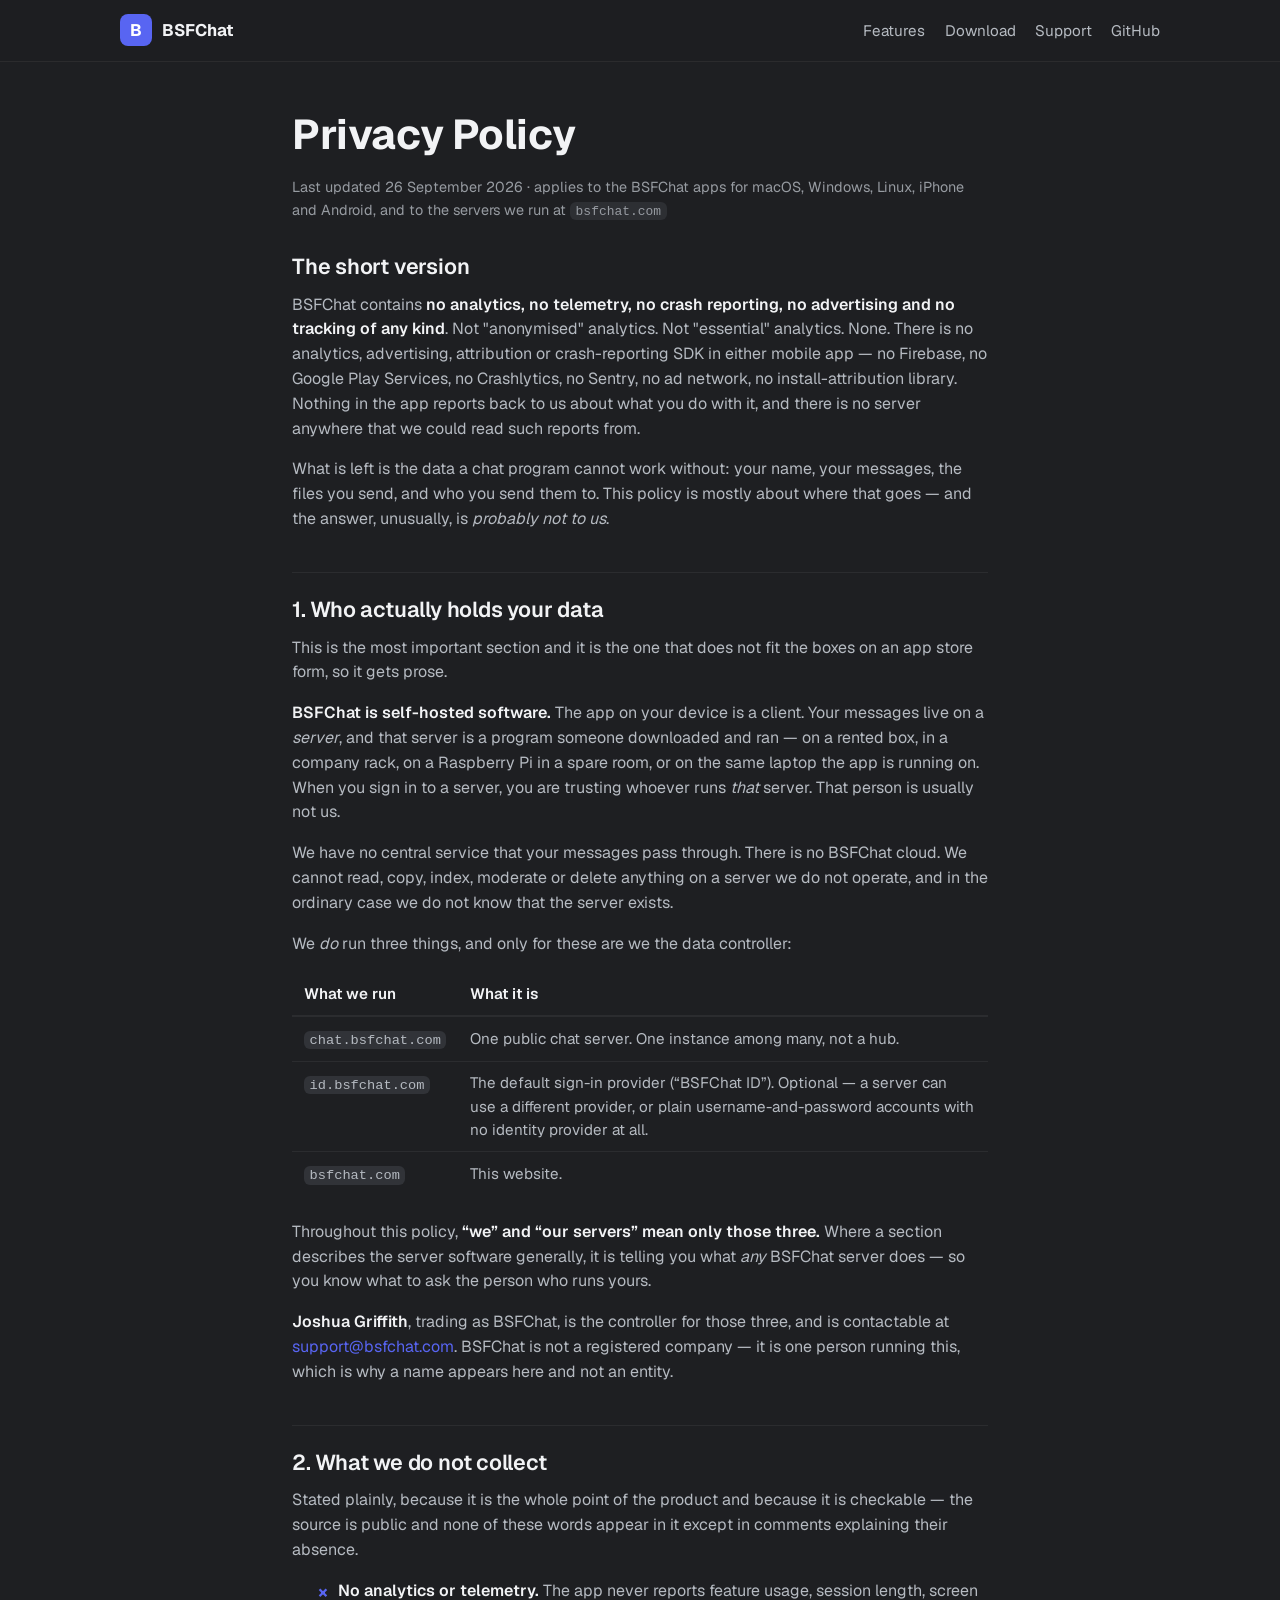
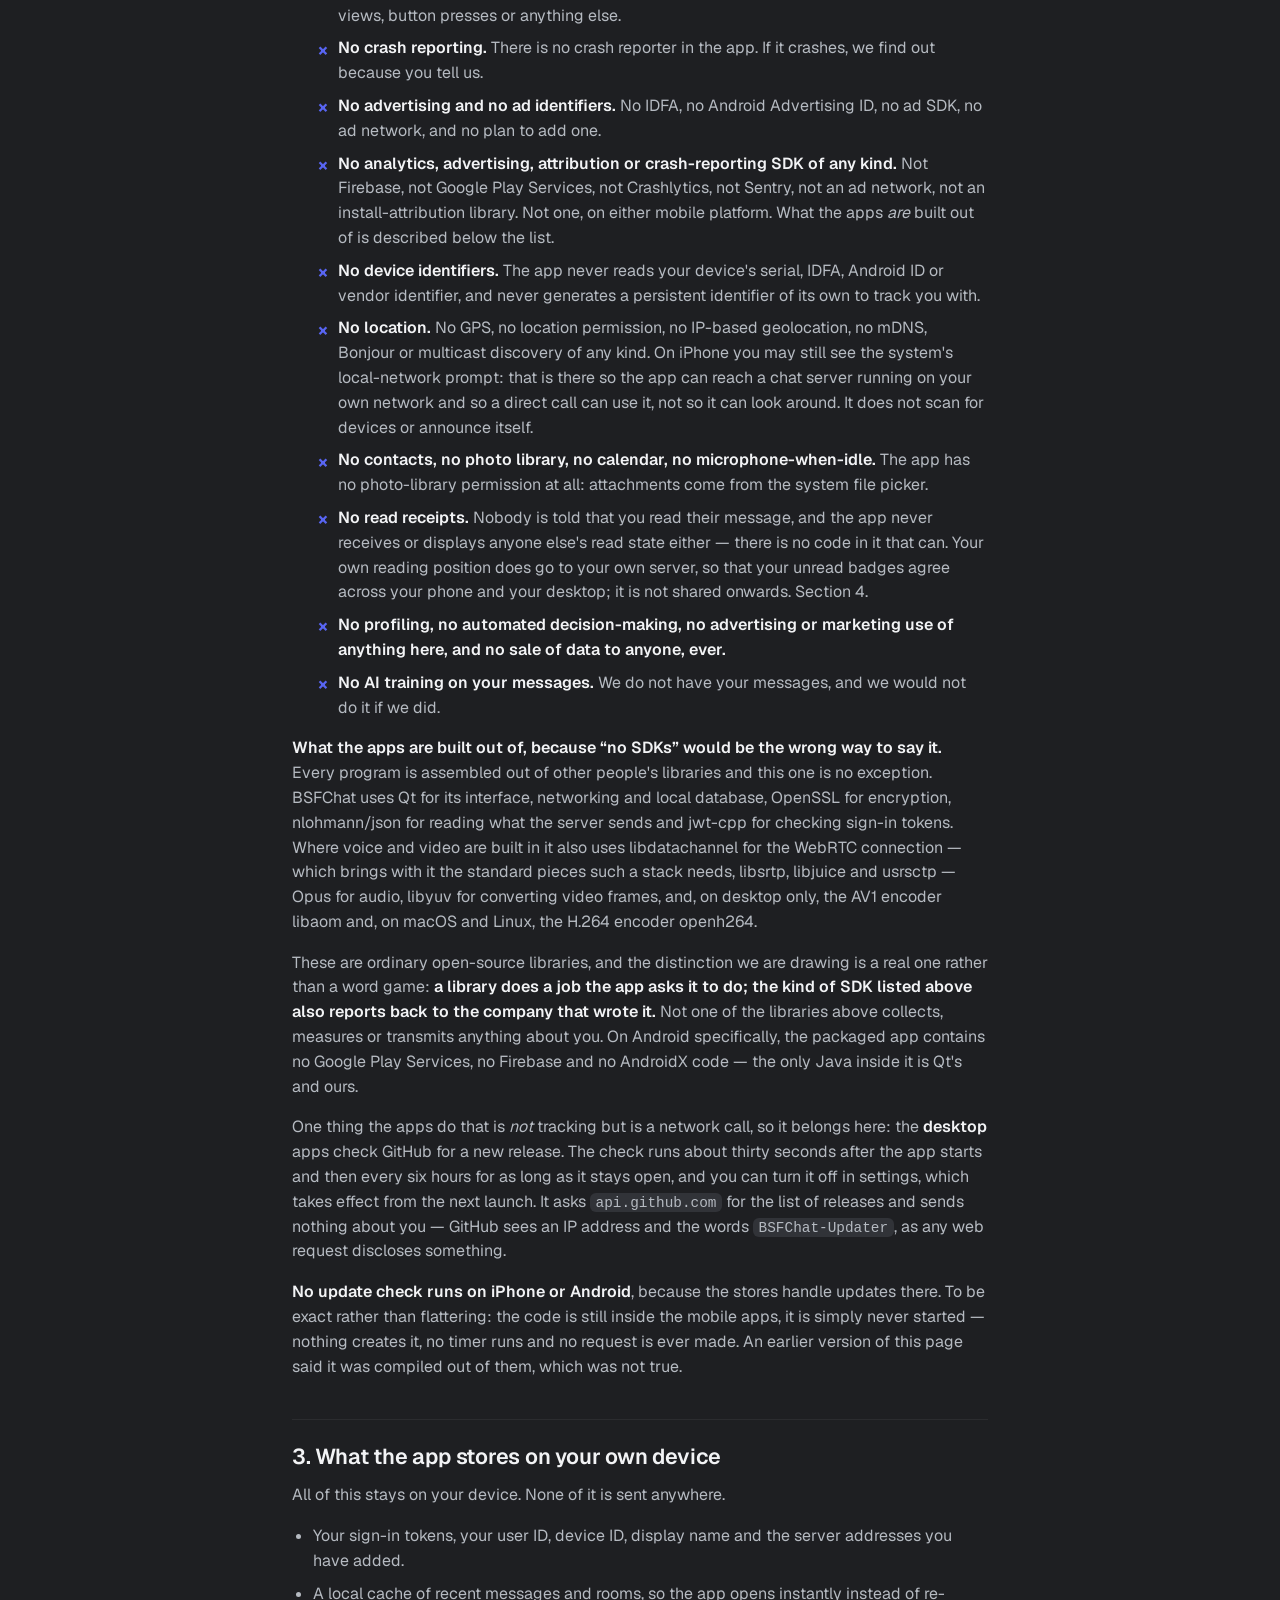
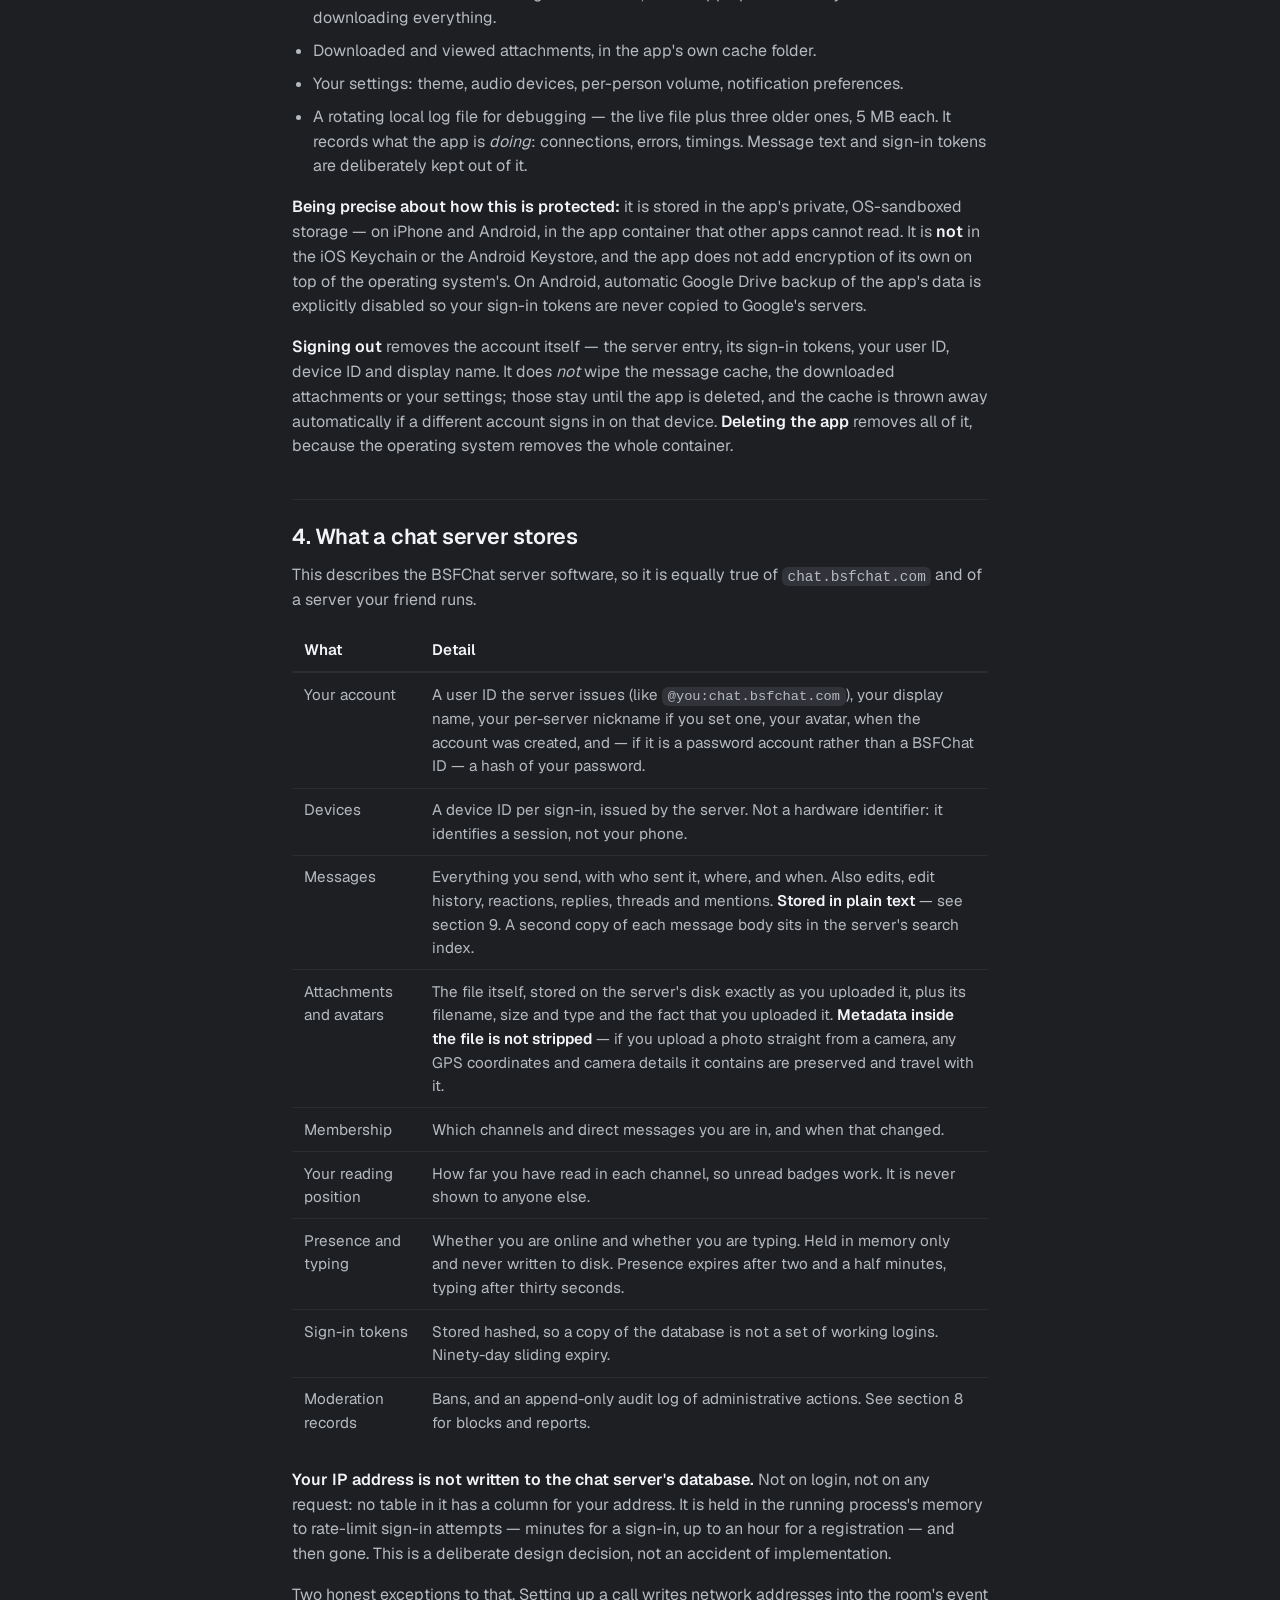
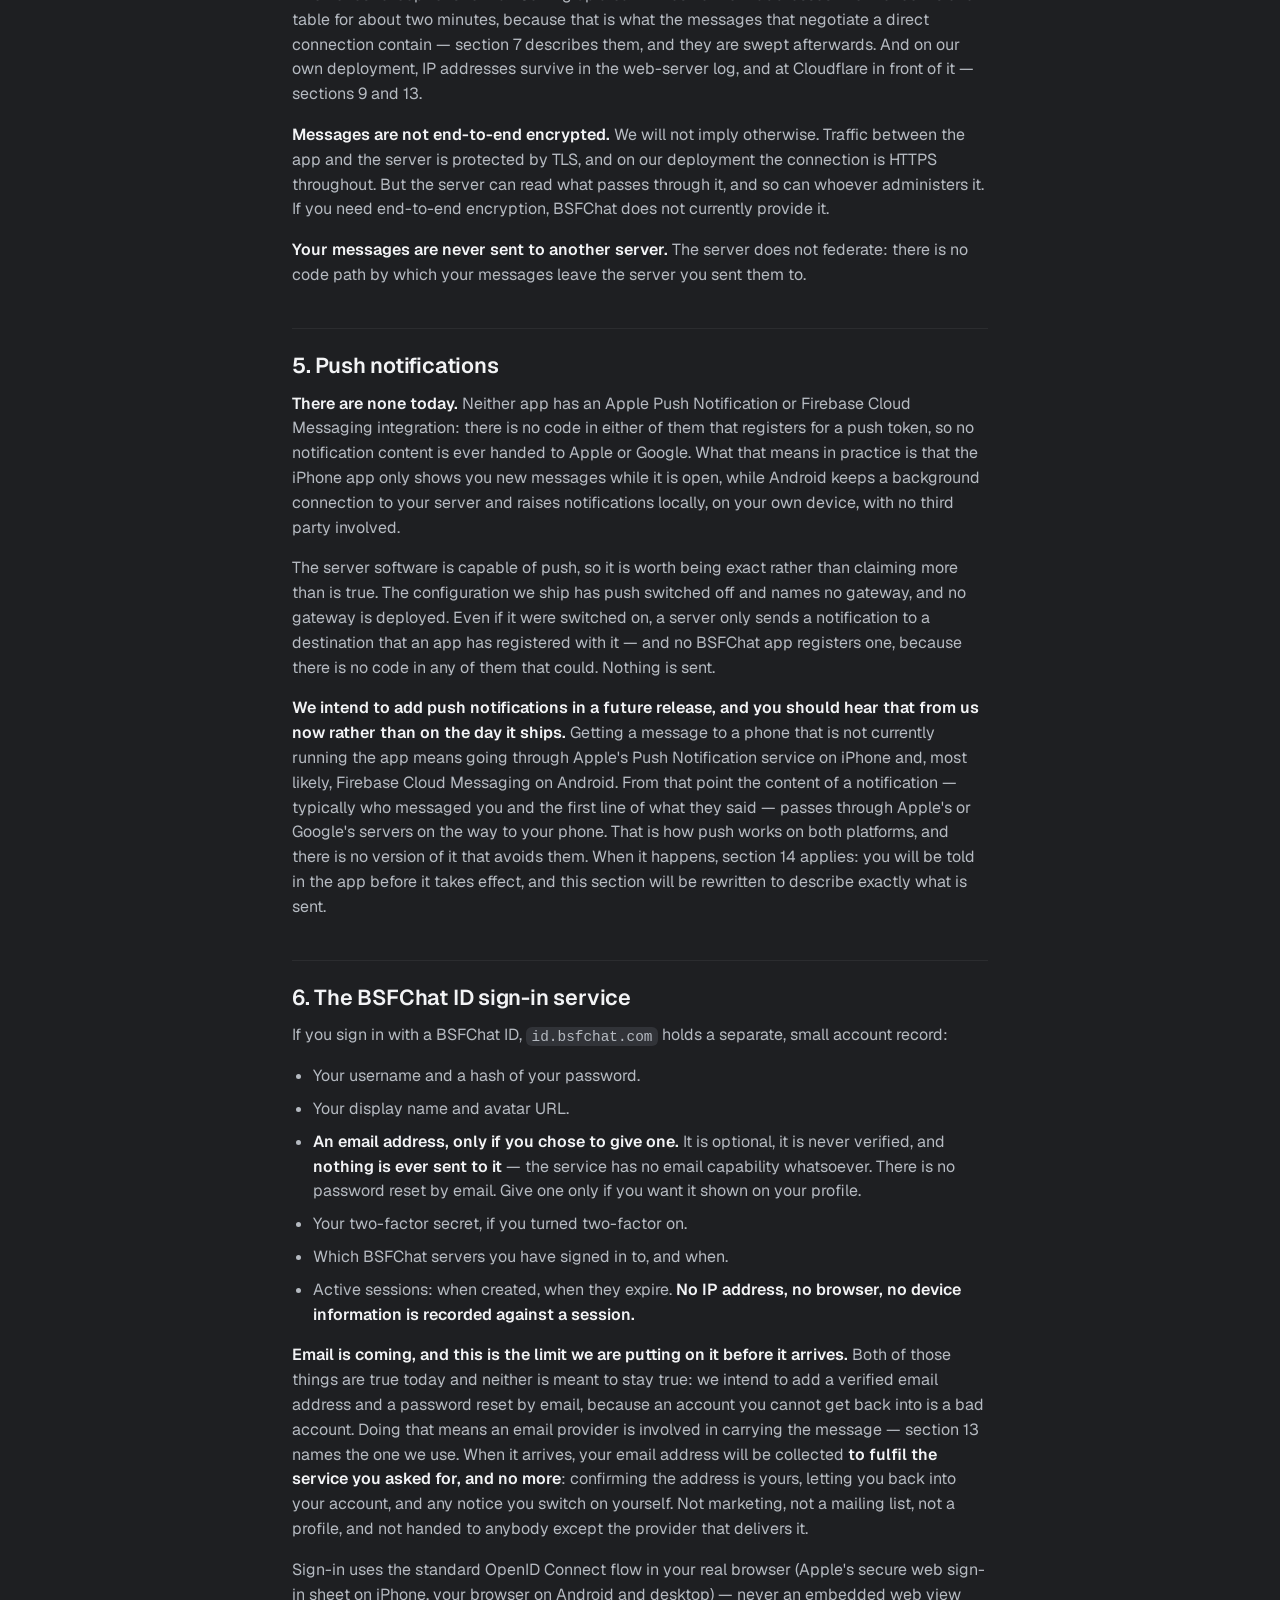
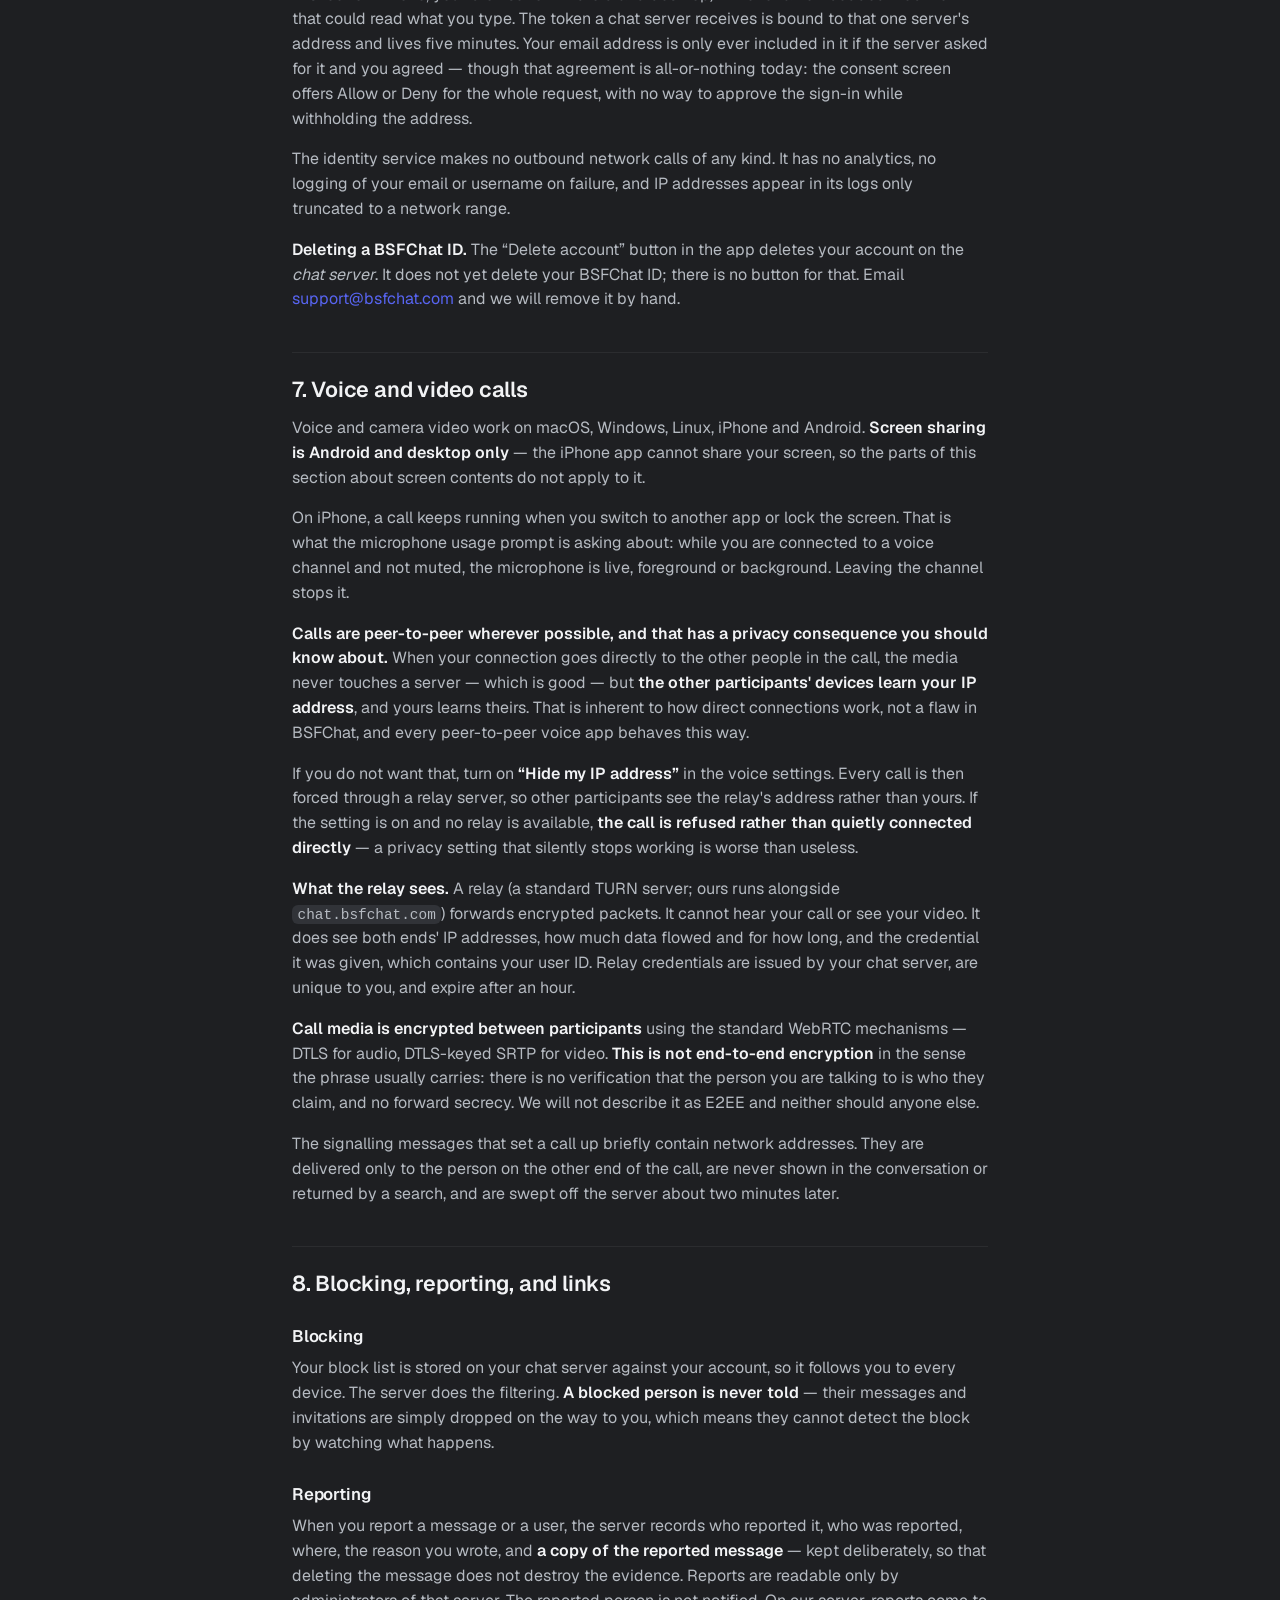
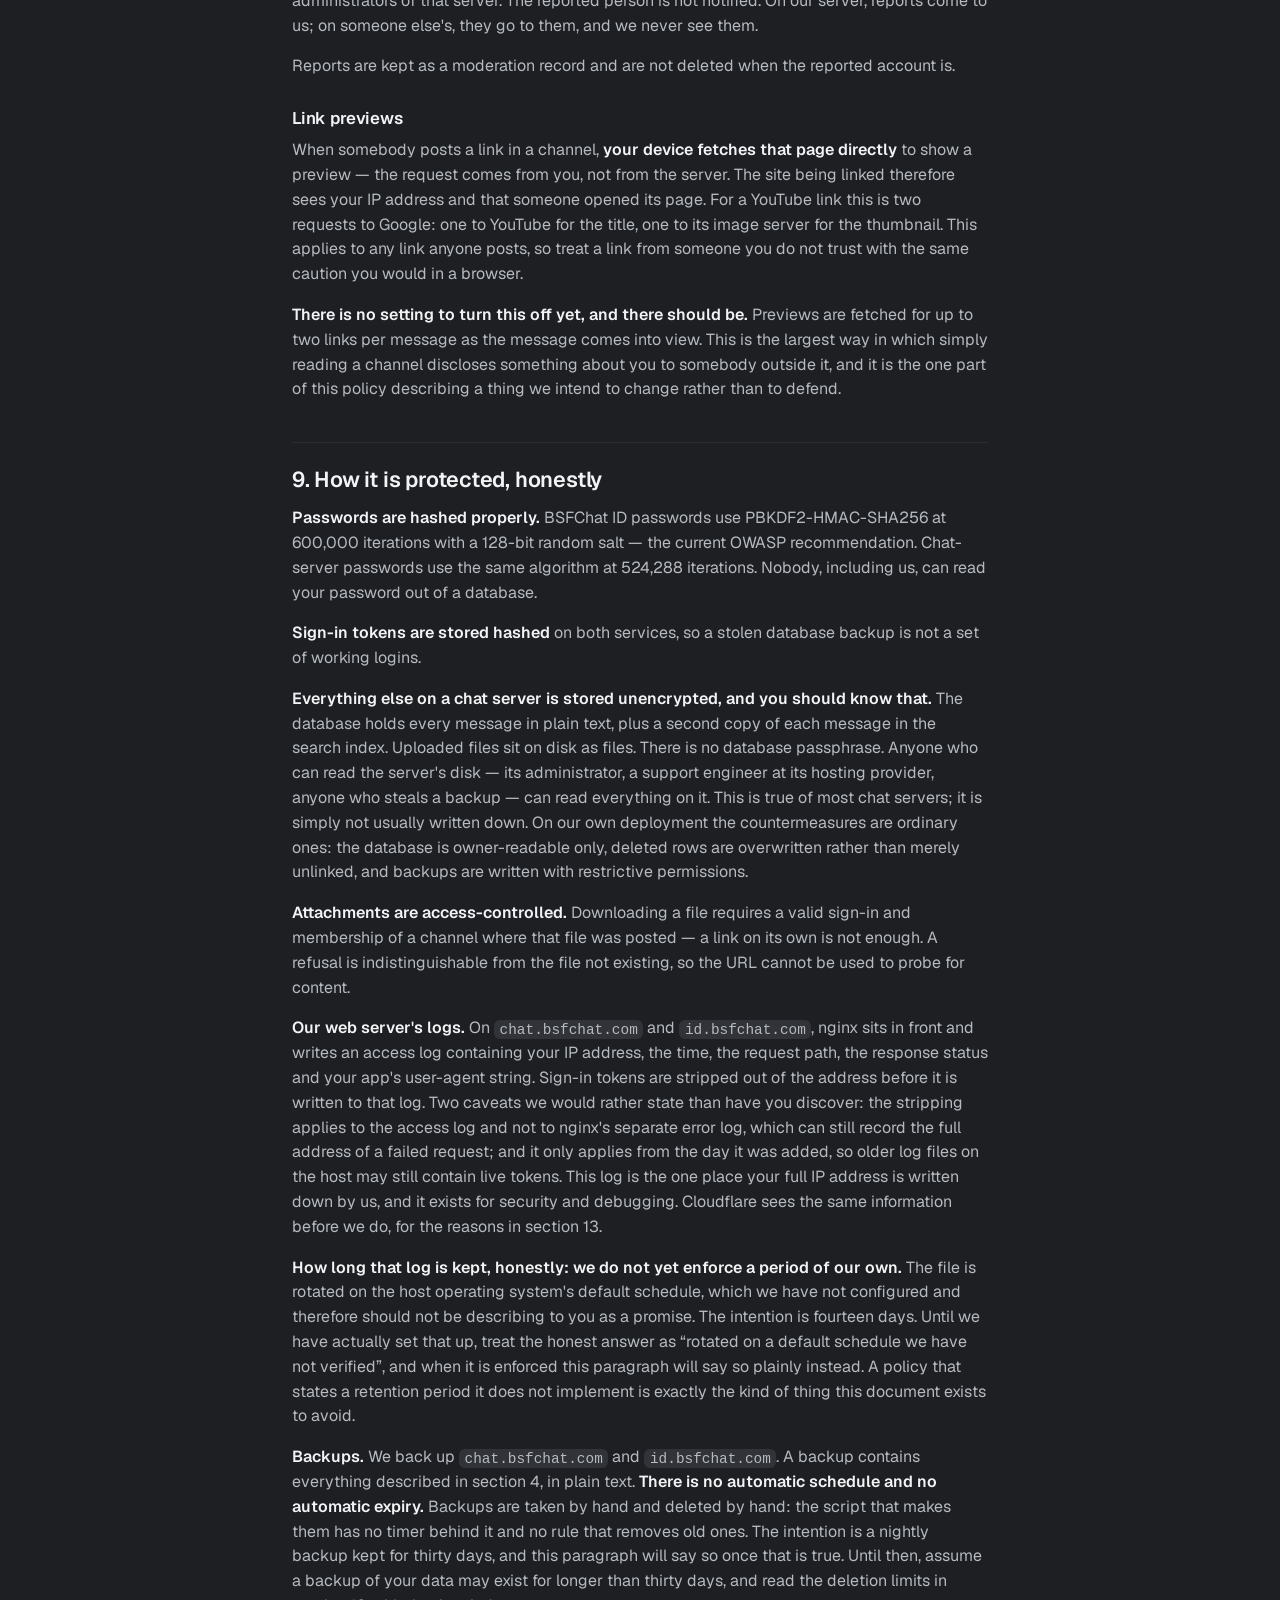
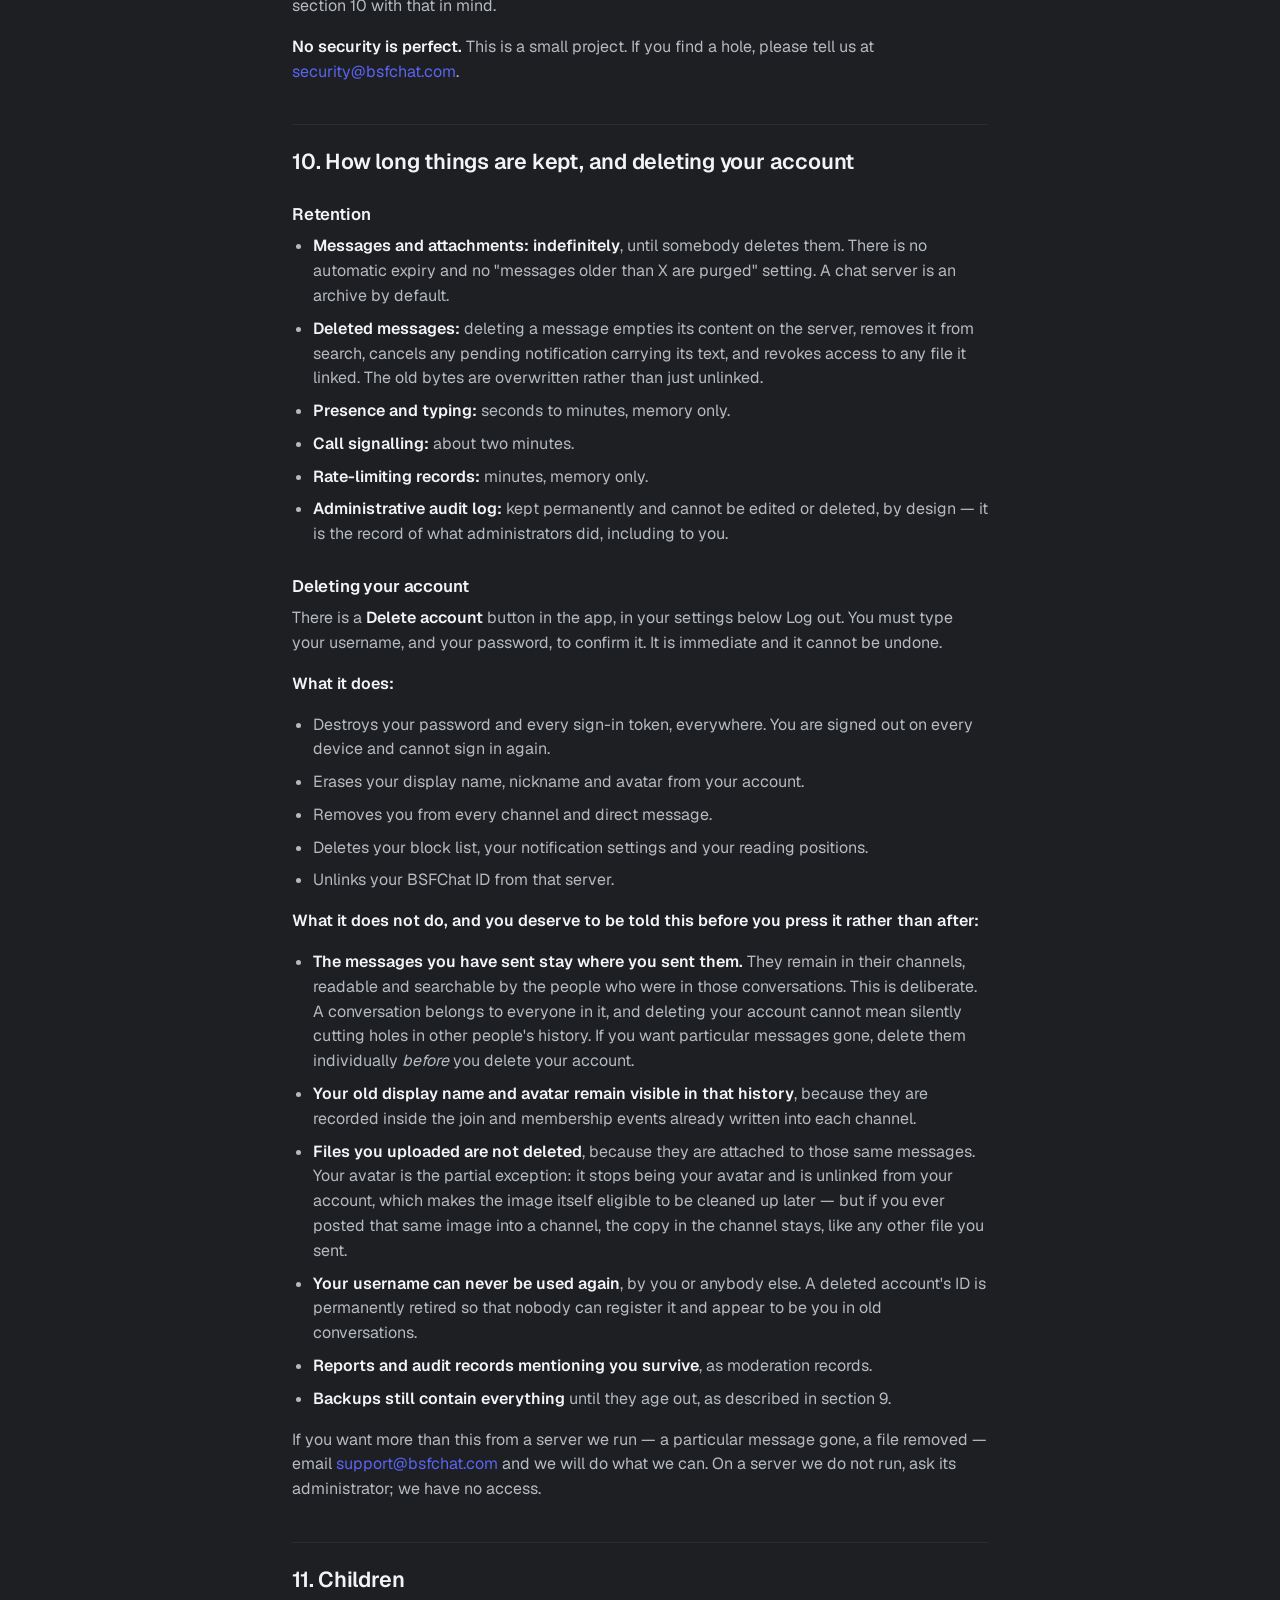
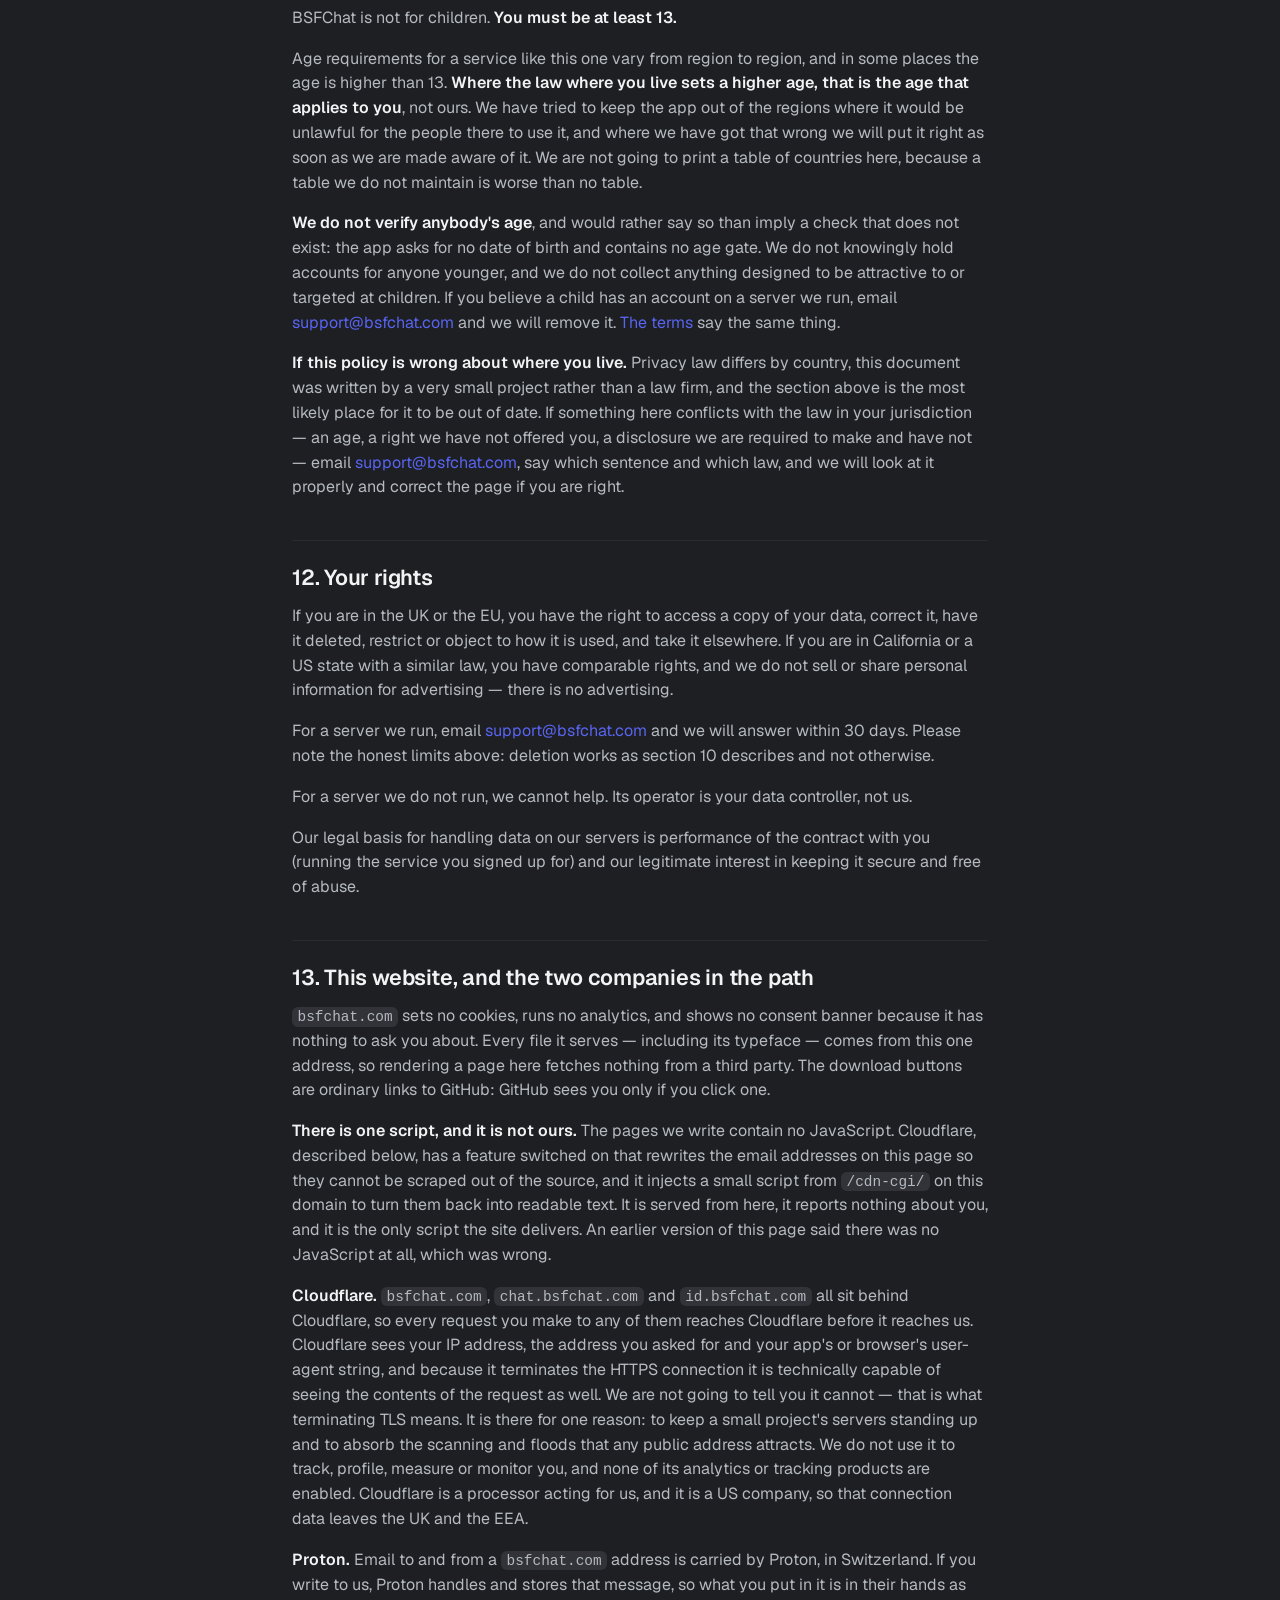
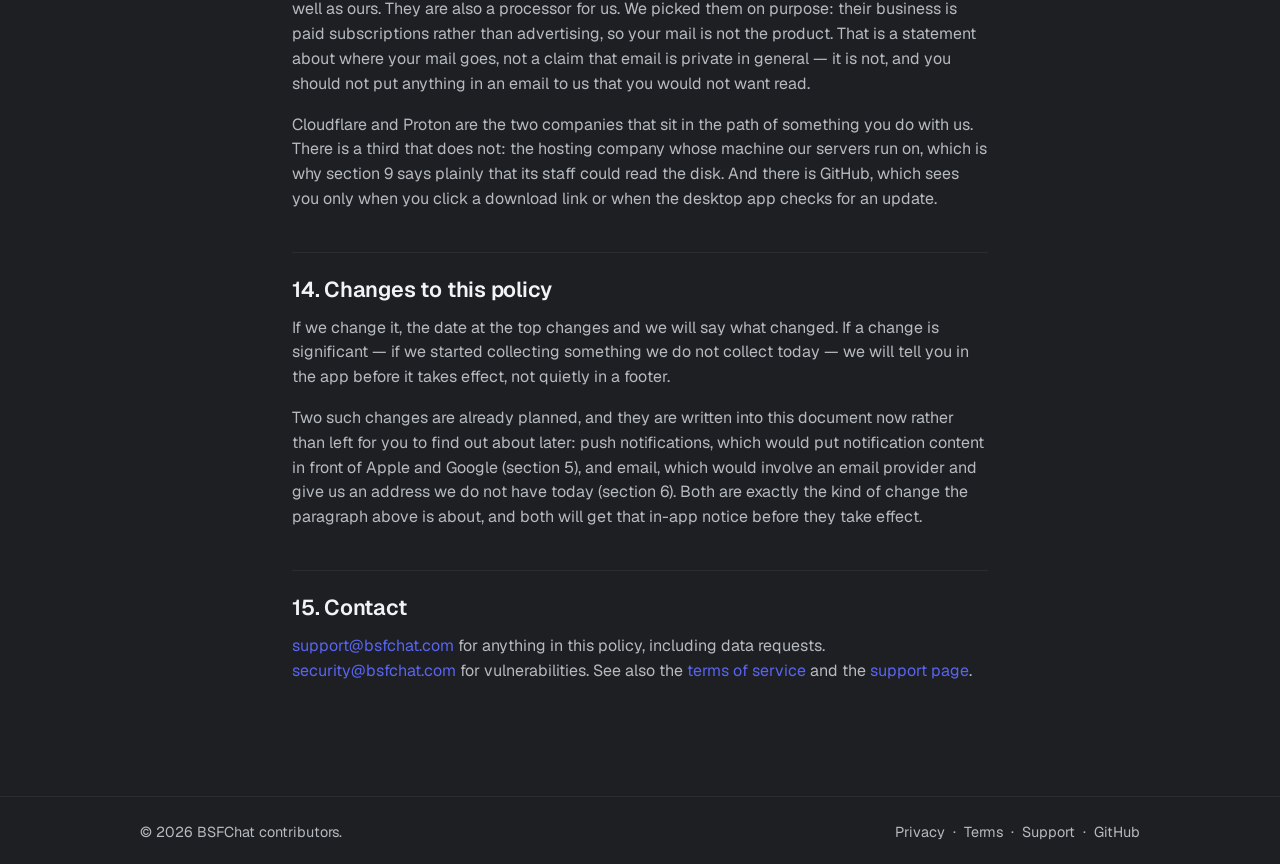
==== privacy/index.html @ 2aa68889 "docs: name the controller and contracting party Both documents said "BSFChat" and nothing more, whic" ====
<!doctype html>
<!--
  OWNER NOTES — NOT RENDERED, BUT STILL PUBLIC (view-source, and .md files in
  this repo are served: bsfchat.com/STORE-LISTING.md is fetchable). Nothing
  secret here. These are the unresolved items from the visible "Owner: read
  this before publishing" box that was removed on 26 September 2026 — it was
  live to the public until then — plus what the same-day accuracy pass turned
  up. Delete each line as it stops being true.

  BLOCKS PUBLICATION
  1. RESOLVED 2026-09-26. The data controller (section 1) is now named:
     Joshua Griffith, trading as BSFChat. No company was registered; the
     owner chose to be named rather than incorporate, having decided his
     name may be public but his address and phone number may not. The terms
     name the same party.
     No address for service is published, and that is deliberate. GDPR
     requires the controller's identity and CONTACT DETAILS, not
     specifically a postal address, and support@bsfchat.com is that route.
     WATCH THIS IF ANYTHING IS EVER CHARGED FOR. Monetising changes it in
     both stores at once: Google Play publishes a personal developer's FULL
     address once they monetise (until then, only the country), and Apple
     would treat the account as a DSA trader, publishing address and phone.
     That is the point to register a company and put an agent's registered
     office in front of both — not before.
  2. RESOLVED 2026-09-26 — both mailboxes now exist and are active in
     Proton (MX, SPF, three DKIM selectors and DMARC p=quarantine all
     verified). Left below for the record. This policy
     cites support@ in sections 1, 6, 10, 11, 12 and 15 as the route for
     data-subject requests, account deletion, child-safety reports and
     everything else, and security@ in sections 9 and 15. Both app stores will
     email the support address. The domain's MX records point at Proton so it
     can receive mail; whether these two mailboxes exist cannot be checked
     from outside and was not assumed.

  PROMISES THE CODE DOES NOT KEEP — the policy no longer states these as fact.
  Tighten it back up once they are real.
  3. NGINX LOG RETENTION (section 9). There is no logrotate config in deploy/
     and no retention we enforce; the host uses whatever its distribution
     ships. The old text promised 14 days flat. It now says the intention is
     14 days and that we do not yet enforce a period of our own. Configure it,
     then make it a plain promise again.
  4. BACKUPS (section 9). deploy/backup.sh has no schedule and no pruning — no
     cron, no systemd timer, no age sweep. The old text promised 30 days. It
     now says there is no automatic schedule and no automatic expiry. Note
     deploy/README.md suggests a cron with a 14-day sweep, which is a
     suggestion to the operator, not deployed code, and does not match the 30
     days the page used to claim. Section 10's deletion limits lean on this.
  5. IDENTITY-ACCOUNT DELETION (section 6) has no code path at all — it is a
     manual edit of the SQLite file. The page still promises to do it by hand
     on request. That is honest, but it is you, by hand, forever.
  6. SECTION 12 promises an answer to data requests within 30 days. That is a
     commitment, and it depends on item 2 existing first.

  FIXED IN THIS PASS — what was wrong before, in case it comes back
  7. "No third-party SDKs at all" (section 2) was false: the apps link Qt,
     OpenSSL, nlohmann/json, jwt-cpp and, for voice, libdatachannel, Opus and
     libyuv, plus libaom and openh264 on desktop. The true claim is narrower
     and stronger and is now stated: no analytics, advertising, attribution or
     crash-reporting SDK. Verified from client/cmake/Dependencies.cmake and
     client/CMakeLists.txt. The built APK's classes.dex contains no androidx,
     no Play Services and no Firebase at all, so the page says so.
  8. "Compiled out of the iPhone and Android apps entirely" (section 2) was
     false. src/core/Updater.cpp is compiled and linked on every platform;
     main.cpp only refuses to construct it under
     #if !defined(Q_OS_ANDROID) && !defined(Q_OS_IOS). No check runs on
     mobile, which is what the page now says.
  9. "At most once every six hours" was wrong: there is no persisted throttle.
     It is one check ~30s after each launch plus every 6 hours while running,
     and the settings toggle is only read at startup.
 10. "Hosted on GitHub Pages, so GitHub operates the web server" (section 13)
     was false. bsfchat.com, chat. and id. are all Cloudflare-proxied; the
     origin is not GitHub Pages — same bytes, different ETag and
     Last-Modified, and none of the GitHub Pages response headers. Cloudflare
     and Proton are now documented as processors.
 11. "Runs no JavaScript at all" (section 13) was false. Cloudflare's Email
     Address Obfuscation (Scrape Shield in the dashboard) is ON: it rewrites
     every mailto: on this page and injects
     /cdn-cgi/scripts/.../email-decode.min.js. There is no script in this
     repo to remove, so the claim had to change instead. Turning the feature
     off removes the script and restores plain working mailto: links, at the
     cost of the addresses being scrapeable — your call, but if you change it,
     section 13 must change with it.
 12. UK CHILDREN'S AGE (section 11) said 16 for the UK. Wrong: UK GDPR sets 13
     via the Data Protection Act 2018, and 16 is the EU GDPR Article 8 default
     that member states may lower. Now states 13 with a higher local age
     governing where one applies, says plainly that no age is verified, and
     invites anyone to tell us if we have their jurisdiction wrong.
 13. Smaller corrections, all verified in the code: typing expires at 30s, not
     2.5 minutes (presence is the 2.5-minute one); call signalling does put
     network addresses in the events table for ~2 minutes, so "no IP in any
     table" needed the exception; the registration rate limiter holds an
     address key for up to an hour, not minutes; signing out does NOT clear
     the message cache, attachments or settings; the log file is the live one
     plus three rotated, not three; nginx token-stripping covers the access
     log only, not the error log, and only from the day it was added; a
     deleted account's avatar is unlinked and becomes eligible for collection
     rather than reliably deleted, because the media reaper defaults to
     dry-run and the deploy template does not arm it.

  STILL OPEN, NOT BLOCKING
 14. Link previews (section 8) have no off switch. The page now says so and
     calls it a thing we intend to change. It is the biggest passive
     disclosure in the client: reading a channel makes your device fetch
     third-party URLs, and two Google endpoints for any YouTube link.
 15. The GitHub Pages deploy (.github/workflows/deploy.yml) still runs on
     every push to main and still serves a full copy of this policy at
     https://bsfchat.github.io/web/ . Nothing points at it, so it goes stale —
     an out-of-date privacy policy at a second public URL. Delete the workflow
     and the Pages site, or point something at it.
 16. Section 5 says push is not deployed. The rendered production
     deploy/config/server.toml is gitignored and could not be checked; the
     template ships push.enabled = false with the gateway allowlist commented
     out, no gateway container or vhost exists, and no client registers a
     pusher, which is the part that actually makes the claim safe.
     push.bsfchat.com currently answers with the default nginx welcome page,
     exactly as any nonexistent subdomain does, because DNS is a wildcard.
 17. Identity registration returns a 409 on a duplicate email, which makes it
     an oracle for whether an address has an account. The code notes this
     (identity AccountHandler.cpp, security audit L2). Not mentioned on the
     page; worth closing when email verification lands.

  DO NOT SOFTEN THESE. They are true, they are unusual to admit, and a policy
  that contradicts the code is worse than no policy:
  message history survives account deletion (section 10); nothing on a chat
  server is encrypted at rest (section 9); calls are not end-to-end encrypted
  (section 7); attachment metadata such as photo GPS is not stripped
  (section 4).
-->
<html lang="en">
  <head>
    <meta charset="utf-8" />
    <meta name="viewport" content="width=device-width, initial-scale=1" />
    <title>Privacy Policy — BSFChat</title>
    <meta
      name="description"
      content="What BSFChat collects, what it deliberately does not, and where it all goes. No analytics, no crash reporting, no ads, no tracking — and a plain explanation of what self-hosting means for your data."
    />
    <meta name="theme-color" content="#1e1f22" />
    <link rel="icon" type="image/svg+xml" href="/favicon.svg" />
    <link rel="stylesheet" href="/styles.css" />
  </head>
  <body>
    <header class="site-header">
      <div class="container header-inner">
        <a class="brand" href="/">
          <span class="brand-glyph" aria-hidden="true">B</span>
          <span class="brand-word">BSFChat</span>
        </a>
        <nav class="site-nav" aria-label="Primary">
          <a href="/#features">Features</a>
          <a href="/#download">Download</a>
          <a href="/support">Support</a>
          <a href="https://github.com/BSFChat" rel="noopener">GitHub</a>
        </nav>
      </div>
    </header>

    <main>
      <section class="doc">
        <div class="container">
          <h1>Privacy Policy</h1>
          <p class="doc-meta">
            Last updated 26 September 2026 &middot; applies to the BSFChat apps
            for macOS, Windows, Linux, iPhone and Android, and to the servers we
            run at <code>bsfchat.com</code>
          </p>

          <h2>The short version</h2>
          <p>
            BSFChat contains <strong>no analytics, no telemetry, no crash
            reporting, no advertising and no tracking of any kind</strong>. Not
            "anonymised" analytics. Not "essential" analytics. None. There is no
            analytics, advertising, attribution or crash-reporting SDK in either
            mobile app — no Firebase, no Google Play Services, no Crashlytics,
            no Sentry, no ad network, no install-attribution library. Nothing in
            the app reports back to us about what you do with it, and there is
            no server anywhere that we could read such reports from.
          </p>
          <p>
            What is left is the data a chat program cannot work without: your
            name, your messages, the files you send, and who you send them to.
            This policy is mostly about where that goes — and the answer, unusually,
            is <em>probably not to us</em>.
          </p>

          <h2 id="self-hosting">1. Who actually holds your data</h2>
          <p>
            This is the most important section and it is the one that does not
            fit the boxes on an app store form, so it gets prose.
          </p>
          <p>
            <strong>BSFChat is self-hosted software.</strong> The app on your
            device is a client. Your messages live on a <em>server</em>, and
            that server is a program someone downloaded and ran &mdash; on a
            rented box, in a company rack, on a Raspberry Pi in a spare room, or
            on the same laptop the app is running on. When you sign in to a
            server, you are trusting whoever runs <em>that</em> server. That
            person is usually not us.
          </p>
          <p>
            We have no central service that your messages pass through. There is
            no BSFChat cloud. We cannot read, copy, index, moderate or delete
            anything on a server we do not operate, and in the ordinary case we
            do not know that the server exists.
          </p>
          <p>
            We <em>do</em> run three things, and only for these are we the data
            controller:
          </p>
          <div class="doc-table-wrap">
            <table>
              <thead>
                <tr><th>What we run</th><th>What it is</th></tr>
              </thead>
              <tbody>
                <tr>
                  <td><code>chat.bsfchat.com</code></td>
                  <td>One public chat server. One instance among many, not a hub.</td>
                </tr>
                <tr>
                  <td><code>id.bsfchat.com</code></td>
                  <td>
                    The default sign-in provider (&ldquo;BSFChat ID&rdquo;). Optional
                    &mdash; a server can use a different provider, or plain
                    username-and-password accounts with no identity provider at all.
                  </td>
                </tr>
                <tr>
                  <td><code>bsfchat.com</code></td>
                  <td>This website.</td>
                </tr>
              </tbody>
            </table>
          </div>
          <p>
            Throughout this policy, <strong>&ldquo;we&rdquo; and
            &ldquo;our servers&rdquo; mean only those three.</strong> Where a
            section describes the server software generally, it is telling you
            what <em>any</em> BSFChat server does &mdash; so you know what to ask
            the person who runs yours.
          </p>
          <p>
            <strong>Joshua Griffith</strong>, trading as BSFChat, is the
            controller for those three, and is contactable at
            <a href="mailto:support@bsfchat.com">support@bsfchat.com</a>.
            BSFChat is not a registered company &mdash; it is one person
            running this, which is why a name appears here and not an
            entity.
          </p>

          <h2>2. What we do not collect</h2>
          <p>
            Stated plainly, because it is the whole point of the product and
            because it is checkable &mdash; the source is public and none of
            these words appear in it except in comments explaining their
            absence.
          </p>
          <ul class="doc-nope">
            <li><strong>No analytics or telemetry.</strong> The app never reports feature usage, session length, screen views, button presses or anything else.</li>
            <li><strong>No crash reporting.</strong> There is no crash reporter in the app. If it crashes, we find out because you tell us.</li>
            <li><strong>No advertising and no ad identifiers.</strong> No IDFA, no Android Advertising ID, no ad SDK, no ad network, and no plan to add one.</li>
            <li><strong>No analytics, advertising, attribution or crash-reporting SDK of any kind.</strong> Not Firebase, not Google Play Services, not Crashlytics, not Sentry, not an ad network, not an install-attribution library. Not one, on either mobile platform. What the apps <em>are</em> built out of is described below the list.</li>
            <li><strong>No device identifiers.</strong> The app never reads your device's serial, IDFA, Android ID or vendor identifier, and never generates a persistent identifier of its own to track you with.</li>
            <li><strong>No location.</strong> No GPS, no location permission, no IP-based geolocation, no mDNS, Bonjour or multicast discovery of any kind. On iPhone you may still see the system's local-network prompt: that is there so the app can reach a chat server running on your own network and so a direct call can use it, not so it can look around. It does not scan for devices or announce itself.</li>
            <li><strong>No contacts, no photo library, no calendar, no microphone-when-idle.</strong> The app has no photo-library permission at all: attachments come from the system file picker.</li>
            <li><strong>No read receipts.</strong> Nobody is told that you read their message, and the app never receives or displays anyone else's read state either — there is no code in it that can. Your own reading position does go to your own server, so that your unread badges agree across your phone and your desktop; it is not shared onwards. Section 4.</li>
            <li><strong>No profiling, no automated decision-making, no advertising or marketing use of anything here, and no sale of data to anyone, ever.</strong></li>
            <li><strong>No AI training on your messages.</strong> We do not have your messages, and we would not do it if we did.</li>
          </ul>
          <p>
            <strong>What the apps are built out of, because &ldquo;no
            SDKs&rdquo; would be the wrong way to say it.</strong> Every program
            is assembled out of other people's libraries and this one is no
            exception. BSFChat uses Qt for its interface, networking and local
            database, OpenSSL for encryption, nlohmann/json for reading what the
            server sends and jwt-cpp for checking sign-in tokens. Where voice
            and video are built in it also uses libdatachannel for the WebRTC
            connection &mdash; which brings with it the standard pieces such a
            stack needs, libsrtp, libjuice and usrsctp &mdash; Opus for audio,
            libyuv for converting video frames, and, on desktop only, the AV1
            encoder libaom and, on macOS and Linux, the H.264 encoder openh264.
          </p>
          <p>
            These are ordinary open-source libraries, and the distinction we are
            drawing is a real one rather than a word game: <strong>a library
            does a job the app asks it to do; the kind of SDK listed above also
            reports back to the company that wrote it.</strong> Not one of the
            libraries above collects, measures or transmits anything about you.
            On Android specifically, the packaged app contains no Google Play
            Services, no Firebase and no AndroidX code &mdash; the only Java
            inside it is Qt's and ours.
          </p>
          <p>
            One thing the apps do that is <em>not</em> tracking but is a network
            call, so it belongs here: the <strong>desktop</strong> apps check
            GitHub for a new release. The check runs about thirty seconds after
            the app starts and then every six hours for as long as it stays
            open, and you can turn it off in settings, which takes effect from
            the next launch. It asks <code>api.github.com</code> for the list of
            releases and sends nothing about you &mdash; GitHub sees an IP
            address and the words <code>BSFChat-Updater</code>, as any web
            request discloses something.
          </p>
          <p>
            <strong>No update check runs on iPhone or Android</strong>, because
            the stores handle updates there. To be exact rather than
            flattering: the code is still inside the mobile apps, it is simply
            never started &mdash; nothing creates it, no timer runs and no
            request is ever made. An earlier version of this page said it was
            compiled out of them, which was not true.
          </p>

          <h2>3. What the app stores on your own device</h2>
          <p>
            All of this stays on your device. None of it is sent anywhere.
          </p>
          <ul>
            <li>Your sign-in tokens, your user ID, device ID, display name and the server addresses you have added.</li>
            <li>A local cache of recent messages and rooms, so the app opens instantly instead of re-downloading everything.</li>
            <li>Downloaded and viewed attachments, in the app's own cache folder.</li>
            <li>Your settings: theme, audio devices, per-person volume, notification preferences.</li>
            <li>A rotating local log file for debugging &mdash; the live file plus three older ones, 5&nbsp;MB each. It records what the app is <em>doing</em>: connections, errors, timings. Message text and sign-in tokens are deliberately kept out of it.</li>
          </ul>
          <p>
            <strong>Being precise about how this is protected:</strong> it is
            stored in the app's private, OS-sandboxed storage &mdash; on iPhone
            and Android, in the app container that other apps cannot read. It is
            <strong>not</strong> in the iOS Keychain or the Android Keystore, and
            the app does not add encryption of its own on top of the operating
            system's. On Android, automatic Google Drive backup of the app's data
            is explicitly disabled so your sign-in tokens are never copied to
            Google's servers.
          </p>
          <p>
            <strong>Signing out</strong> removes the account itself &mdash; the
            server entry, its sign-in tokens, your user ID, device ID and
            display name. It does <em>not</em> wipe the message cache, the
            downloaded attachments or your settings; those stay until the app
            is deleted, and the cache is thrown away automatically if a
            different account signs in on that device.
            <strong>Deleting the app</strong> removes all of it, because the
            operating system removes the whole container.
          </p>

          <h2>4. What a chat server stores</h2>
          <p>
            This describes the BSFChat server software, so it is equally true of
            <code>chat.bsfchat.com</code> and of a server your friend runs.
          </p>
          <div class="doc-table-wrap">
            <table>
              <thead>
                <tr><th>What</th><th>Detail</th></tr>
              </thead>
              <tbody>
                <tr>
                  <td>Your account</td>
                  <td>
                    A user ID the server issues (like
                    <code>@you:chat.bsfchat.com</code>), your display name, your
                    per-server nickname if you set one, your avatar, when the
                    account was created, and &mdash; if it is a password account
                    rather than a BSFChat ID &mdash; a hash of your password.
                  </td>
                </tr>
                <tr>
                  <td>Devices</td>
                  <td>
                    A device ID per sign-in, issued by the server. Not a hardware
                    identifier: it identifies a session, not your phone.
                  </td>
                </tr>
                <tr>
                  <td>Messages</td>
                  <td>
                    Everything you send, with who sent it, where, and when. Also
                    edits, edit history, reactions, replies, threads and mentions.
                    <strong>Stored in plain text</strong> &mdash; see section 9.
                    A second copy of each message body sits in the server's search
                    index.
                  </td>
                </tr>
                <tr>
                  <td>Attachments and avatars</td>
                  <td>
                    The file itself, stored on the server's disk exactly as you
                    uploaded it, plus its filename, size and type and the fact that
                    you uploaded it. <strong>Metadata inside the file is not
                    stripped</strong> &mdash; if you upload a photo straight from a
                    camera, any GPS coordinates and camera details it contains are
                    preserved and travel with it.
                  </td>
                </tr>
                <tr>
                  <td>Membership</td>
                  <td>Which channels and direct messages you are in, and when that changed.</td>
                </tr>
                <tr>
                  <td>Your reading position</td>
                  <td>How far you have read in each channel, so unread badges work. It is never shown to anyone else.</td>
                </tr>
                <tr>
                  <td>Presence and typing</td>
                  <td>Whether you are online and whether you are typing. Held in memory only and never written to disk. Presence expires after two and a half minutes, typing after thirty seconds.</td>
                </tr>
                <tr>
                  <td>Sign-in tokens</td>
                  <td>Stored hashed, so a copy of the database is not a set of working logins. Ninety-day sliding expiry.</td>
                </tr>
                <tr>
                  <td>Moderation records</td>
                  <td>Bans, and an append-only audit log of administrative actions. See section 8 for blocks and reports.</td>
                </tr>
              </tbody>
            </table>
          </div>
          <p>
            <strong>Your IP address is not written to the chat server's
            database.</strong> Not on login, not on any request: no table in it
            has a column for your address. It is held in the running process's
            memory to rate-limit sign-in attempts &mdash; minutes for a sign-in,
            up to an hour for a registration &mdash; and then gone. This is a
            deliberate design decision, not an accident of implementation.
          </p>
          <p>
            Two honest exceptions to that. Setting up a call writes network
            addresses into the room's event table for about two minutes, because
            that is what the messages that negotiate a direct connection contain
            &mdash; section 7 describes them, and they are swept afterwards.
            And on our own deployment, IP addresses survive in the web-server
            log, and at Cloudflare in front of it &mdash; sections 9 and 13.
          </p>
          <p>
            <strong>Messages are not end-to-end encrypted.</strong> We will not
            imply otherwise. Traffic between the app and the server is protected
            by TLS, and on our deployment the connection is HTTPS throughout. But
            the server can read what passes through it, and so can whoever
            administers it. If you need end-to-end encryption, BSFChat does not
            currently provide it.
          </p>
          <p>
            <strong>Your messages are never sent to another server.</strong> The
            server does not federate: there is no code path by which your
            messages leave the server you sent them to.
          </p>

          <h2>5. Push notifications</h2>
          <p>
            <strong>There are none today.</strong> Neither app has an Apple Push
            Notification or Firebase Cloud Messaging integration: there is no
            code in either of them that registers for a push token, so no
            notification content is ever handed to Apple or Google. What that
            means in practice is that the iPhone app only shows you new messages
            while it is open, while Android keeps a background connection to
            your server and raises notifications locally, on your own device,
            with no third party involved.
          </p>
          <p>
            The server software is capable of push, so it is worth being exact
            rather than claiming more than is true. The configuration we ship
            has push switched off and names no gateway, and no gateway is
            deployed. Even if it were switched on, a server only sends a
            notification to a destination that an app has registered with it
            &mdash; and no BSFChat app registers one, because there is no code
            in any of them that could. Nothing is sent.
          </p>
          <p>
            <strong>We intend to add push notifications in a future release, and
            you should hear that from us now rather than on the day it
            ships.</strong> Getting a message to a phone that is not currently
            running the app means going through Apple's Push Notification
            service on iPhone and, most likely, Firebase Cloud Messaging on
            Android. From that point the content of a notification &mdash;
            typically who messaged you and the first line of what they said
            &mdash; passes through Apple's or Google's servers on the way to
            your phone. That is how push works on both platforms, and there is
            no version of it that avoids them. When it happens, section 14
            applies: you will be told in the app before it takes effect, and
            this section will be rewritten to describe exactly what is sent.
          </p>

          <h2 id="identity">6. The BSFChat ID sign-in service</h2>
          <p>
            If you sign in with a BSFChat ID, <code>id.bsfchat.com</code> holds
            a separate, small account record:
          </p>
          <ul>
            <li>Your username and a hash of your password.</li>
            <li>Your display name and avatar URL.</li>
            <li>
              <strong>An email address, only if you chose to give one.</strong>
              It is optional, it is never verified, and
              <strong>nothing is ever sent to it</strong> &mdash; the service has
              no email capability whatsoever. There is no password reset by
              email. Give one only if you want it shown on your profile.
            </li>
            <li>Your two-factor secret, if you turned two-factor on.</li>
            <li>Which BSFChat servers you have signed in to, and when.</li>
            <li>Active sessions: when created, when they expire. <strong>No IP address, no browser, no device information is recorded against a session.</strong></li>
          </ul>
          <p>
            <strong>Email is coming, and this is the limit we are putting on it
            before it arrives.</strong> Both of those things are true today and
            neither is meant to stay true: we intend to add a verified email
            address and a password reset by email, because an account you
            cannot get back into is a bad account. Doing that means an email
            provider is involved in carrying the message &mdash; section 13
            names the one we use. When it arrives, your email address will be
            collected <strong>to fulfil the service you asked for, and no
            more</strong>: confirming the address is yours, letting you back
            into your account, and any notice you switch on yourself. Not
            marketing, not a mailing list, not a profile, and not handed to
            anybody except the provider that delivers it.
          </p>
          <p>
            Sign-in uses the standard OpenID Connect flow in your real browser
            (Apple's secure web sign-in sheet on iPhone, your browser on Android
            and desktop) &mdash; never an embedded web view that could read what
            you type. The token a chat server receives is bound to that one
            server's address and lives five minutes. Your email address is only
            ever included in it if the server asked for it and you agreed
            &mdash; though that agreement is all-or-nothing today: the consent
            screen offers Allow or Deny for the whole request, with no way to
            approve the sign-in while withholding the address.
          </p>
          <p>
            The identity service makes no outbound network calls of any kind. It
            has no analytics, no logging of your email or username on failure,
            and IP addresses appear in its logs only truncated to a network
            range.
          </p>
          <p>
            <strong>Deleting a BSFChat ID.</strong> The &ldquo;Delete
            account&rdquo; button in the app deletes your account on the
            <em>chat server</em>. It does not yet delete your BSFChat ID; there
            is no button for that. Email
            <a href="mailto:support@bsfchat.com">support@bsfchat.com</a> and we
            will remove it by hand.
          </p>

          <h2 id="voice">7. Voice and video calls</h2>
          <p>
            Voice and camera video work on macOS, Windows, Linux, iPhone and
            Android. <strong>Screen sharing is Android and desktop only</strong>
            &mdash; the iPhone app cannot share your screen, so the parts of
            this section about screen contents do not apply to it.
          </p>
          <p>
            On iPhone, a call keeps running when you switch to another app or
            lock the screen. That is what the microphone usage prompt is asking
            about: while you are connected to a voice channel and not muted, the
            microphone is live, foreground or background. Leaving the channel
            stops it.
          </p>
          <p>
            <strong>Calls are peer-to-peer wherever possible, and that has a
            privacy consequence you should know about.</strong> When your
            connection goes directly to the other people in the call, the media
            never touches a server &mdash; which is good &mdash; but
            <strong>the other participants' devices learn your IP
            address</strong>, and yours learns theirs. That is inherent to how
            direct connections work, not a flaw in BSFChat, and every
            peer-to-peer voice app behaves this way.
          </p>
          <p>
            If you do not want that, turn on <strong>&ldquo;Hide my IP
            address&rdquo;</strong> in the voice settings. Every call is then
            forced through a relay server, so other participants see the relay's
            address rather than yours. If the setting is on and no relay is
            available, <strong>the call is refused rather than quietly
            connected directly</strong> &mdash; a privacy setting that silently
            stops working is worse than useless.
          </p>
          <p>
            <strong>What the relay sees.</strong> A relay (a standard TURN
            server; ours runs alongside <code>chat.bsfchat.com</code>) forwards
            encrypted packets. It cannot hear your call or see your video. It
            does see both ends' IP addresses, how much data flowed and for how
            long, and the credential it was given, which contains your user ID.
            Relay credentials are issued by your chat server, are unique to you,
            and expire after an hour.
          </p>
          <p>
            <strong>Call media is encrypted between participants</strong> using
            the standard WebRTC mechanisms &mdash; DTLS for audio, DTLS-keyed
            SRTP for video. <strong>This is not end-to-end encryption</strong>
            in the sense the phrase usually carries: there is no verification
            that the person you are talking to is who they claim, and no forward
            secrecy. We will not describe it as E2EE and neither should anyone
            else.
          </p>
          <p>
            The signalling messages that set a call up briefly contain network
            addresses. They are delivered only to the person on the other end of
            the call, are never shown in the conversation or returned by a
            search, and are swept off the server about two minutes later.
          </p>

          <h2>8. Blocking, reporting, and links</h2>
          <h3>Blocking</h3>
          <p>
            Your block list is stored on your chat server against your account,
            so it follows you to every device. The server does the filtering.
            <strong>A blocked person is never told</strong> &mdash; their
            messages and invitations are simply dropped on the way to you, which
            means they cannot detect the block by watching what happens.
          </p>
          <h3 id="report">Reporting</h3>
          <p>
            When you report a message or a user, the server records who reported
            it, who was reported, where, the reason you wrote, and
            <strong>a copy of the reported message</strong> &mdash; kept
            deliberately, so that deleting the message does not destroy the
            evidence. Reports are readable only by administrators of that server.
            The reported person is not notified. On our server, reports come to
            us; on someone else's, they go to them, and we never see them.
          </p>
          <p>
            Reports are kept as a moderation record and are not deleted when the
            reported account is.
          </p>
          <h3>Link previews</h3>
          <p>
            When somebody posts a link in a channel, <strong>your device fetches
            that page directly</strong> to show a preview &mdash; the request
            comes from you, not from the server. The site being linked therefore
            sees your IP address and that someone opened its page. For a YouTube
            link this is two requests to Google: one to YouTube for the title,
            one to its image server for the thumbnail. This applies to any link
            anyone posts, so treat a link from someone you do not trust with the
            same caution you would in a browser.
          </p>
          <p>
            <strong>There is no setting to turn this off yet, and there should
            be.</strong> Previews are fetched for up to two links per message as
            the message comes into view. This is the largest way in which simply
            reading a channel discloses something about you to somebody outside
            it, and it is the one part of this policy describing a thing we
            intend to change rather than to defend.
          </p>

          <h2 id="security">9. How it is protected, honestly</h2>
          <p>
            <strong>Passwords are hashed properly.</strong> BSFChat ID passwords
            use PBKDF2-HMAC-SHA256 at 600,000 iterations with a 128-bit random
            salt &mdash; the current OWASP recommendation. Chat-server passwords
            use the same algorithm at 524,288 iterations. Nobody, including us,
            can read your password out of a database.
          </p>
          <p>
            <strong>Sign-in tokens are stored hashed</strong> on both services,
            so a stolen database backup is not a set of working logins.
          </p>
          <p>
            <strong>Everything else on a chat server is stored unencrypted, and
            you should know that.</strong> The database holds every message in
            plain text, plus a second copy of each message in the search index.
            Uploaded files sit on disk as files. There is no database passphrase.
            Anyone who can read the server's disk &mdash; its administrator, a
            support engineer at its hosting provider, anyone who steals a backup
            &mdash; can read everything on it. This is true of most chat servers;
            it is simply not usually written down. On our own deployment the
            countermeasures are ordinary ones: the database is owner-readable
            only, deleted rows are overwritten rather than merely unlinked, and
            backups are written with restrictive permissions.
          </p>
          <p>
            <strong>Attachments are access-controlled.</strong> Downloading a
            file requires a valid sign-in and membership of a channel where that
            file was posted &mdash; a link on its own is not enough. A refusal is
            indistinguishable from the file not existing, so the URL cannot be
            used to probe for content.
          </p>
          <p>
            <strong>Our web server's logs.</strong> On
            <code>chat.bsfchat.com</code> and <code>id.bsfchat.com</code>, nginx
            sits in front and writes an access log containing your IP address,
            the time, the request path, the response status and your app's
            user-agent string. Sign-in tokens are stripped out of the address
            before it is written to that log. Two caveats we would rather state
            than have you discover: the stripping applies to the access log and
            not to nginx's separate error log, which can still record the full
            address of a failed request; and it only applies from the day it
            was added, so older log files on the host may still contain live
            tokens.
            This log is the one place your full IP address is written down by
            us, and it exists for security and debugging. Cloudflare sees the
            same information before we do, for the reasons in section 13.
          </p>
          <p>
            <strong>How long that log is kept, honestly: we do not yet
            enforce a period of our own.</strong> The file is rotated on the
            host operating system's default schedule, which we have not
            configured and therefore should not be describing to you as a
            promise. The intention is fourteen days. Until we have actually set
            that up, treat the honest answer as &ldquo;rotated on a default
            schedule we have not verified&rdquo;, and when it is enforced this
            paragraph will say so plainly instead. A policy that states a
            retention period it does not implement is exactly the kind of thing
            this document exists to avoid.
          </p>
          <p>
            <strong>Backups.</strong> We back up
            <code>chat.bsfchat.com</code> and <code>id.bsfchat.com</code>. A
            backup contains everything described in section 4, in plain text.
            <strong>There is no automatic schedule and no automatic
            expiry.</strong> Backups are taken by hand and deleted by hand: the
            script that makes them has no timer behind it and no rule that
            removes old ones. The intention is a nightly backup kept for thirty
            days, and this paragraph will say so once that is true. Until then,
            assume a backup of your data may exist for longer than thirty days,
            and read the deletion limits in section 10 with that in mind.
          </p>
          <p>
            <strong>No security is perfect.</strong> This is a small project. If
            you find a hole, please tell us at
            <a href="mailto:security@bsfchat.com">security@bsfchat.com</a>.
          </p>

          <h2 id="retention">10. How long things are kept, and deleting your account</h2>
          <h3>Retention</h3>
          <ul>
            <li><strong>Messages and attachments: indefinitely</strong>, until somebody deletes them. There is no automatic expiry and no "messages older than X are purged" setting. A chat server is an archive by default.</li>
            <li><strong>Deleted messages:</strong> deleting a message empties its content on the server, removes it from search, cancels any pending notification carrying its text, and revokes access to any file it linked. The old bytes are overwritten rather than just unlinked.</li>
            <li><strong>Presence and typing:</strong> seconds to minutes, memory only.</li>
            <li><strong>Call signalling:</strong> about two minutes.</li>
            <li><strong>Rate-limiting records:</strong> minutes, memory only.</li>
            <li><strong>Administrative audit log:</strong> kept permanently and cannot be edited or deleted, by design &mdash; it is the record of what administrators did, including to you.</li>
          </ul>
          <h3 id="deletion">Deleting your account</h3>
          <p>
            There is a <strong>Delete account</strong> button in the app, in your
            settings below Log out. You must type your username, and your
            password, to confirm it. It is immediate and it cannot be undone.
          </p>
          <p><strong>What it does:</strong></p>
          <ul>
            <li>Destroys your password and every sign-in token, everywhere. You are signed out on every device and cannot sign in again.</li>
            <li>Erases your display name, nickname and avatar from your account.</li>
            <li>Removes you from every channel and direct message.</li>
            <li>Deletes your block list, your notification settings and your reading positions.</li>
            <li>Unlinks your BSFChat ID from that server.</li>
          </ul>
          <p>
            <strong>What it does not do, and you deserve to be told this before
            you press it rather than after:</strong>
          </p>
          <ul>
            <li>
              <strong>The messages you have sent stay where you sent them.</strong>
              They remain in their channels, readable and searchable by the people
              who were in those conversations. This is deliberate. A conversation
              belongs to everyone in it, and deleting your account cannot mean
              silently cutting holes in other people's history. If you want
              particular messages gone, delete them individually
              <em>before</em> you delete your account.
            </li>
            <li>
              <strong>Your old display name and avatar remain visible in that
              history</strong>, because they are recorded inside the join and
              membership events already written into each channel.
            </li>
            <li>
              <strong>Files you uploaded are not deleted</strong>, because they
              are attached to those same messages. Your avatar is the partial
              exception: it stops being your avatar and is unlinked from your
              account, which makes the image itself eligible to be cleaned up
              later &mdash; but if you ever posted that same image into a
              channel, the copy in the channel stays, like any other file you
              sent.
            </li>
            <li>
              <strong>Your username can never be used again</strong>, by you or
              anybody else. A deleted account's ID is permanently retired so that
              nobody can register it and appear to be you in old conversations.
            </li>
            <li>
              <strong>Reports and audit records mentioning you survive</strong>,
              as moderation records.
            </li>
            <li>
              <strong>Backups still contain everything</strong> until they age
              out, as described in section 9.
            </li>
          </ul>
          <p>
            If you want more than this from a server we run &mdash; a particular
            message gone, a file removed &mdash; email
            <a href="mailto:support@bsfchat.com">support@bsfchat.com</a> and we
            will do what we can. On a server we do not run, ask its
            administrator; we have no access.
          </p>

          <h2 id="children">11. Children</h2>
          <p>
            BSFChat is not for children. <strong>You must be at least
            13.</strong>
          </p>
          <p>
            Age requirements for a service like this one vary from region to
            region, and in some places the age is higher than 13.
            <strong>Where the law where you live sets a higher age, that is the
            age that applies to you</strong>, not ours. We have tried to keep
            the app out of the regions where it would be unlawful for the
            people there to use it, and where we have got that wrong we will
            put it right as soon as we are made aware of it. We are not going
            to print a table of countries here, because a table we do not
            maintain is worse than no table.
          </p>
          <p>
            <strong>We do not verify anybody's age</strong>, and would rather
            say so than imply a check that does not exist: the app asks for no
            date of birth and contains no age gate. We do not knowingly hold
            accounts for anyone younger, and we do not collect anything
            designed to be attractive to or targeted at children. If you
            believe a child has an account on a server we run, email
            <a href="mailto:support@bsfchat.com">support@bsfchat.com</a> and we
            will remove it. <a href="/terms">The terms</a> say the same thing.
          </p>
          <p>
            <strong>If this policy is wrong about where you live.</strong>
            Privacy law differs by country, this document was written by a very
            small project rather than a law firm, and the section above is the
            most likely place for it to be out of date. If something here
            conflicts with the law in your jurisdiction &mdash; an age, a right
            we have not offered you, a disclosure we are required to make and
            have not &mdash; email
            <a href="mailto:support@bsfchat.com">support@bsfchat.com</a>, say
            which sentence and which law, and we will look at it properly and
            correct the page if you are right.
          </p>

          <h2>12. Your rights</h2>
          <p>
            If you are in the UK or the EU, you have the right to access a copy
            of your data, correct it, have it deleted, restrict or object to how
            it is used, and take it elsewhere. If you are in California or a US
            state with a similar law, you have comparable rights, and we do not
            sell or share personal information for advertising &mdash; there is no
            advertising.
          </p>
          <p>
            For a server we run, email
            <a href="mailto:support@bsfchat.com">support@bsfchat.com</a> and we
            will answer within 30 days. Please note the honest limits above:
            deletion works as section 10 describes and not otherwise.
          </p>
          <p>
            For a server we do not run, we cannot help. Its operator is your data
            controller, not us.
          </p>
          <p>
            Our legal basis for handling data on our servers is performance of
            the contract with you (running the service you signed up for) and our
            legitimate interest in keeping it secure and free of abuse.
          </p>

          <h2>13. This website, and the two companies in the path</h2>
          <p>
            <code>bsfchat.com</code> sets no cookies, runs no analytics, and
            shows no consent banner because it has nothing to ask you about.
            Every file it serves &mdash; including its typeface &mdash; comes
            from this one address, so rendering a page here fetches nothing from
            a third party. The download buttons are ordinary links to GitHub:
            GitHub sees you only if you click one.
          </p>
          <p>
            <strong>There is one script, and it is not ours.</strong> The pages
            we write contain no JavaScript. Cloudflare, described below, has a
            feature switched on that rewrites the email addresses on this page
            so they cannot be scraped out of the source, and it injects a small
            script from <code>/cdn-cgi/</code> on this domain to turn them back
            into readable text. It is served from here, it reports nothing about
            you, and it is the only script the site delivers. An earlier version
            of this page said there was no JavaScript at all, which was wrong.
          </p>
          <p>
            <strong>Cloudflare.</strong> <code>bsfchat.com</code>,
            <code>chat.bsfchat.com</code> and <code>id.bsfchat.com</code> all sit
            behind Cloudflare, so every request you make to any of them reaches
            Cloudflare before it reaches us. Cloudflare sees your IP address, the
            address you asked for and your app's or browser's user-agent string,
            and because it terminates the HTTPS connection it is technically
            capable of seeing the contents of the request as well. We are not
            going to tell you it cannot &mdash; that is what terminating TLS
            means. It is there for one reason: to keep a small project's servers
            standing up and to absorb the scanning and floods that any public
            address attracts. We do not use it to track, profile, measure or
            monitor you, and none of its analytics or tracking products are
            enabled. Cloudflare is a processor acting for us, and it is a US
            company, so that connection data leaves the UK and the EEA.
          </p>
          <p>
            <strong>Proton.</strong> Email to and from a
            <code>bsfchat.com</code> address is carried by Proton, in
            Switzerland. If you write to us, Proton handles and stores that
            message, so what you put in it is in their hands as well as ours.
            They are also a processor for us. We picked them on purpose: their
            business is paid subscriptions rather than advertising, so your mail
            is not the product. That is a statement about where your mail goes,
            not a claim that email is private in general &mdash; it is not, and
            you should not put anything in an email to us that you would not
            want read.
          </p>
          <p>
            Cloudflare and Proton are the two companies that sit in the path of
            something you do with us. There is a third that does not: the
            hosting company whose machine our servers run on, which is why
            section 9 says plainly that its staff could read the disk. And
            there is GitHub, which sees you only when you click a download link
            or when the desktop app checks for an update.
          </p>

          <h2>14. Changes to this policy</h2>
          <p>
            If we change it, the date at the top changes and we will say what
            changed. If a change is significant &mdash; if we started collecting
            something we do not collect today &mdash; we will tell you in the app
            before it takes effect, not quietly in a footer.
          </p>
          <p>
            Two such changes are already planned, and they are written into this
            document now rather than left for you to find out about later: push
            notifications, which would put notification content in front of
            Apple and Google (section 5), and email, which would involve an
            email provider and give us an address we do not have today (section
            6). Both are exactly the kind of change the paragraph above is
            about, and both will get that in-app notice before they take
            effect.
          </p>

          <h2>15. Contact</h2>
          <p>
            <a href="mailto:support@bsfchat.com">support@bsfchat.com</a> for
            anything in this policy, including data requests.
            <a href="mailto:security@bsfchat.com">security@bsfchat.com</a> for
            vulnerabilities. See also the <a href="/terms">terms of service</a>
            and the <a href="/support">support page</a>.
          </p>
        </div>
      </section>
    </main>

    <footer class="site-footer">
      <div class="container footer-inner">
        <p>&copy; 2026 BSFChat contributors.</p>
        <p>
          <a href="/privacy">Privacy</a>
          &nbsp;·&nbsp;
          <a href="/terms">Terms</a>
          &nbsp;·&nbsp;
          <a href="/support">Support</a>
          &nbsp;·&nbsp;
          <a href="https://github.com/BSFChat" rel="noopener">GitHub</a>
        </p>
      </div>
    </footer>

  </body>
</html>
---- styles.css ----
/* BSFChat landing — dark theme, no framework */

/* Self-hosted, deliberately.
 *
 * This site tells visitors it does not track them, so it must not hand
 * their IP address to a third party to render its own text. A
 * <link href="fonts.googleapis.com"> does exactly that: every visitor's
 * IP, User-Agent and Referer reach Google before a single word is
 * drawn, which is also why a German court found embedded Google Fonts
 * to be an unlawful transfer of personal data (LG München I, 3 O
 * 17493/20). One 70 KB file served from our own origin removes the
 * whole problem, and removes the round trip as well.
 *
 * Geist rather than Inter because it is the typeface the desktop and
 * mobile clients already ship (client/qml/fonts/Geist-Variable.ttf), so
 * the site and the app now look like the same product — and because it
 * was already vetted and licensed in this project. SIL Open Font
 * License 1.1; the licence text ships beside the font at
 * /fonts/OFL.txt, which is what the OFL requires.
 *
 * One variable font covers every weight the site uses (400-700), so
 * this is a single request, not four. font-display: swap keeps text
 * visible while it loads; the system stack below is what renders in
 * that window and is close enough in metrics not to reflow badly.
 */
@font-face {
  font-family: "Geist";
  src: url("/fonts/Geist-Variable.woff2") format("woff2-variations");
  font-weight: 100 900;
  font-style: normal;
  font-display: swap;
}

:root {
  --bg-0: #1e1f22;
  --bg-1: #2b2d31;
  --bg-2: #313338;
  --text: #f2f3f5;
  --text-muted: #b5bac1;
  --accent: #5865f2;
  --accent-hover: #4752c4;
  --border: rgba(255, 255, 255, 0.06);
  --warn: #faa61a;
  --radius: 12px;
  --max: 1040px;
}

* { box-sizing: border-box; }

html, body {
  margin: 0;
  padding: 0;
  background: var(--bg-0);
  color: var(--text);
  font-family: "Geist", system-ui, -apple-system, "Segoe UI", Roboto, sans-serif;
  font-size: 16px;
  line-height: 1.55;
  -webkit-font-smoothing: antialiased;
  text-rendering: optimizeLegibility;
}

body { min-height: 100vh; display: flex; flex-direction: column; }
main { flex: 1; }

.container {
  width: 100%;
  max-width: var(--max);
  margin: 0 auto;
  padding: 0 1.25rem;
}

a { color: var(--text); text-decoration: none; }
a:hover { color: var(--accent); }

code {
  font-family: ui-monospace, SFMono-Regular, "SF Mono", Menlo, Consolas, monospace;
  background: var(--bg-2);
  padding: 0.1rem 0.35rem;
  border-radius: 6px;
  font-size: 0.9em;
}

pre {
  background: var(--bg-1);
  border: 2px solid var(--border);
  border-radius: var(--radius);
  padding: 1rem 1.1rem;
  overflow-x: auto;
  font-size: 0.9rem;
  line-height: 1.55;
}

pre code { background: transparent; padding: 0; }

/* Header */
.site-header {
  border-bottom: 1px solid var(--border);
  background: rgba(30, 31, 34, 0.85);
  backdrop-filter: blur(8px);
  position: sticky;
  top: 0;
  z-index: 10;
}

.header-inner {
  display: flex;
  align-items: center;
  justify-content: space-between;
  gap: 1rem;
  padding: 0.9rem 0;
}

.brand { display: inline-flex; align-items: center; gap: 0.6rem; font-weight: 700; }

.brand-glyph {
  display: inline-grid;
  place-items: center;
  width: 2rem;
  height: 2rem;
  border-radius: 8px;
  background: var(--accent);
  color: #fff;
  font-weight: 700;
  font-size: 1.05rem;
}

.brand-word { font-size: 1.05rem; }

.site-nav { display: flex; gap: 1.2rem; font-size: 0.95rem; color: var(--text-muted); }
.site-nav a { color: var(--text-muted); }
.site-nav a:hover { color: var(--text); }

/* Sections */
section { padding: 4rem 0; }

h1, h2, h3 { margin: 0 0 0.6em; line-height: 1.2; letter-spacing: -0.01em; }
h1 { font-size: clamp(2rem, 5vw, 3.25rem); font-weight: 700; }
h2 { font-size: clamp(1.4rem, 3vw, 2rem); font-weight: 600; }
h3 { font-size: 1.1rem; font-weight: 600; }

p { color: var(--text-muted); margin: 0 0 1rem; }

.lede { font-size: 1.15rem; max-width: 40rem; margin-bottom: 2rem; }
.section-lede { max-width: 40rem; margin-bottom: 2rem; }

.hero { padding: 5rem 0 4rem; }
.hero h1 { max-width: 18ch; }

/* Buttons */
.btn {
  display: inline-block;
  padding: 0.8rem 1.2rem;
  border: 2px solid var(--border);
  border-radius: var(--radius);
  font-weight: 600;
  font-size: 1rem;
  color: var(--text);
  background: var(--bg-1);
  transition: border-color 0.15s ease, background 0.15s ease, transform 0.15s ease;
}
.btn:hover { border-color: var(--accent); color: var(--text); }
.btn-primary { background: var(--accent); border-color: var(--accent); }
.btn-primary:hover { background: var(--accent-hover); border-color: var(--accent-hover); }

/* Tiles */
.tiles {
  display: grid;
  gap: 1rem;
  grid-template-columns: repeat(auto-fit, minmax(240px, 1fr));
  margin-top: 1.5rem;
}

.tile {
  background: var(--bg-1);
  border: 2px solid var(--border);
  border-radius: var(--radius);
  padding: 1.25rem 1.3rem;
  transition: border-color 0.15s ease, transform 0.15s ease;
}
.tile:hover { border-color: var(--accent); }
.tile h3 { margin-bottom: 0.4rem; }
.tile p { margin: 0; font-size: 0.95rem; }

.tile-link { display: block; }
.tile-link:hover { transform: translateY(-2px); }

.download-file {
  font-family: ui-monospace, SFMono-Regular, "SF Mono", Menlo, Consolas, monospace;
  font-size: 0.85rem;
  color: var(--text-muted);
  margin-bottom: 0.4rem;
  word-break: break-all;
}

.download-version { font-size: 0.8rem; color: var(--text-muted); margin: 0; opacity: 0.75; }
.download-meta { margin-top: 1.5rem; font-size: 0.95rem; }
.download-meta a { color: var(--accent); }

.self-host p { max-width: 44rem; }

/* Footer */
.site-footer {
  border-top: 1px solid var(--border);
  padding: 1.5rem 0;
  margin-top: 2rem;
}

.footer-inner {
  display: flex;
  justify-content: space-between;
  gap: 1rem;
  flex-wrap: wrap;
  color: var(--text-muted);
  font-size: 0.9rem;
}
.footer-inner p { margin: 0; }
.footer-inner a { color: var(--text-muted); }
.footer-inner a:hover { color: var(--accent); }

/* Responsive */
@media (max-width: 540px) {
  /* Four nav links no longer fit beside the wordmark, so let the nav drop
     to its own line rather than letting the last one clip off the edge. */
  .header-inner { flex-wrap: wrap; row-gap: 0.5rem; }
  .site-nav { gap: 0.9rem; font-size: 0.9rem; flex-wrap: wrap; }
  section { padding: 3rem 0; }
  .hero { padding: 3.5rem 0 3rem; }
}

@media (prefers-reduced-motion: reduce) {
  *, *::before, *::after {
    transition: none !important;
    animation: none !important;
    scroll-behavior: auto !important;
  }
}

html { scroll-behavior: smooth; }

/* ---------------------------------------------------------------------------
   Document pages (/privacy, /terms, /support)
   Long-form prose. Same tokens as the landing page — no new colours.
   --------------------------------------------------------------------------- */

.doc { padding: 3rem 0 4rem; }
.doc .container { max-width: 46rem; }

.doc h1 { font-size: clamp(1.8rem, 4vw, 2.6rem); margin-bottom: 0.4em; }
.doc h2 {
  font-size: 1.35rem;
  margin-top: 2.5rem;
  padding-top: 1.5rem;
  border-top: 1px solid var(--border);
}
.doc h3 { font-size: 1.05rem; margin-top: 1.8rem; }
.doc h2:first-of-type { border-top: 0; padding-top: 0; margin-top: 2rem; }

.doc p, .doc li { color: var(--text-muted); }
.doc strong { color: var(--text); font-weight: 600; }
.doc ul, .doc ol { margin: 0 0 1rem; padding-left: 1.3rem; }
.doc li { margin-bottom: 0.5rem; }
.doc a { color: var(--accent); }
.doc a:hover { text-decoration: underline; }

.doc-meta {
  font-size: 0.9rem;
  color: var(--text-muted);
  opacity: 0.8;
  margin-bottom: 2rem;
}

/* Callouts. .doc-note is the neutral one; .doc-note-review is the
   "an AI drafted this, a human has not signed it off" banner. */
.doc-note {
  background: var(--bg-1);
  border: 2px solid var(--border);
  border-left-width: 4px;
  border-left-color: var(--accent);
  border-radius: var(--radius);
  padding: 1.1rem 1.25rem;
  margin: 0 0 2rem;
}
.doc-note p:last-child { margin-bottom: 0; }
.doc-note h2, .doc-note h3 {
  margin-top: 0;
  padding-top: 0;
  border-top: 0;
  color: var(--text);
}

.doc-note-review { border-left-color: var(--warn); }
.doc-note-review h2 { font-size: 1.1rem; }

/* Inline marker for a sentence the owner must confirm before publishing. */
.review-flag {
  color: var(--warn);
  font-weight: 600;
  font-size: 0.85em;
  letter-spacing: 0.02em;
  text-transform: uppercase;
  white-space: nowrap;
}

/* Tables — used for the "what is stored" summaries. */
.doc table {
  width: 100%;
  border-collapse: collapse;
  margin: 0 0 1.5rem;
  font-size: 0.95rem;
}
.doc th, .doc td {
  text-align: left;
  vertical-align: top;
  padding: 0.6rem 0.75rem;
  border-bottom: 1px solid var(--border);
  color: var(--text-muted);
}
.doc th { color: var(--text); font-weight: 600; }
.doc thead tr { border-bottom: 2px solid var(--border); }
.doc tbody tr:last-child td { border-bottom: 0; }

.doc-table-wrap { overflow-x: auto; }

/* The "what we do not collect" list — visually distinct from prose. */
.doc-nope { list-style: none; padding-left: 0; }
.doc-nope li {
  padding-left: 1.6rem;
  position: relative;
}
.doc-nope li::before {
  content: "×";
  position: absolute;
  left: 0.35rem;
  top: -0.05rem;
  color: var(--accent);
  font-weight: 700;
  font-size: 1.15em;
}

@media (max-width: 540px) {
  .doc { padding: 2rem 0 3rem; }
  .doc th, .doc td { padding: 0.5rem 0.5rem; font-size: 0.9rem; }
}
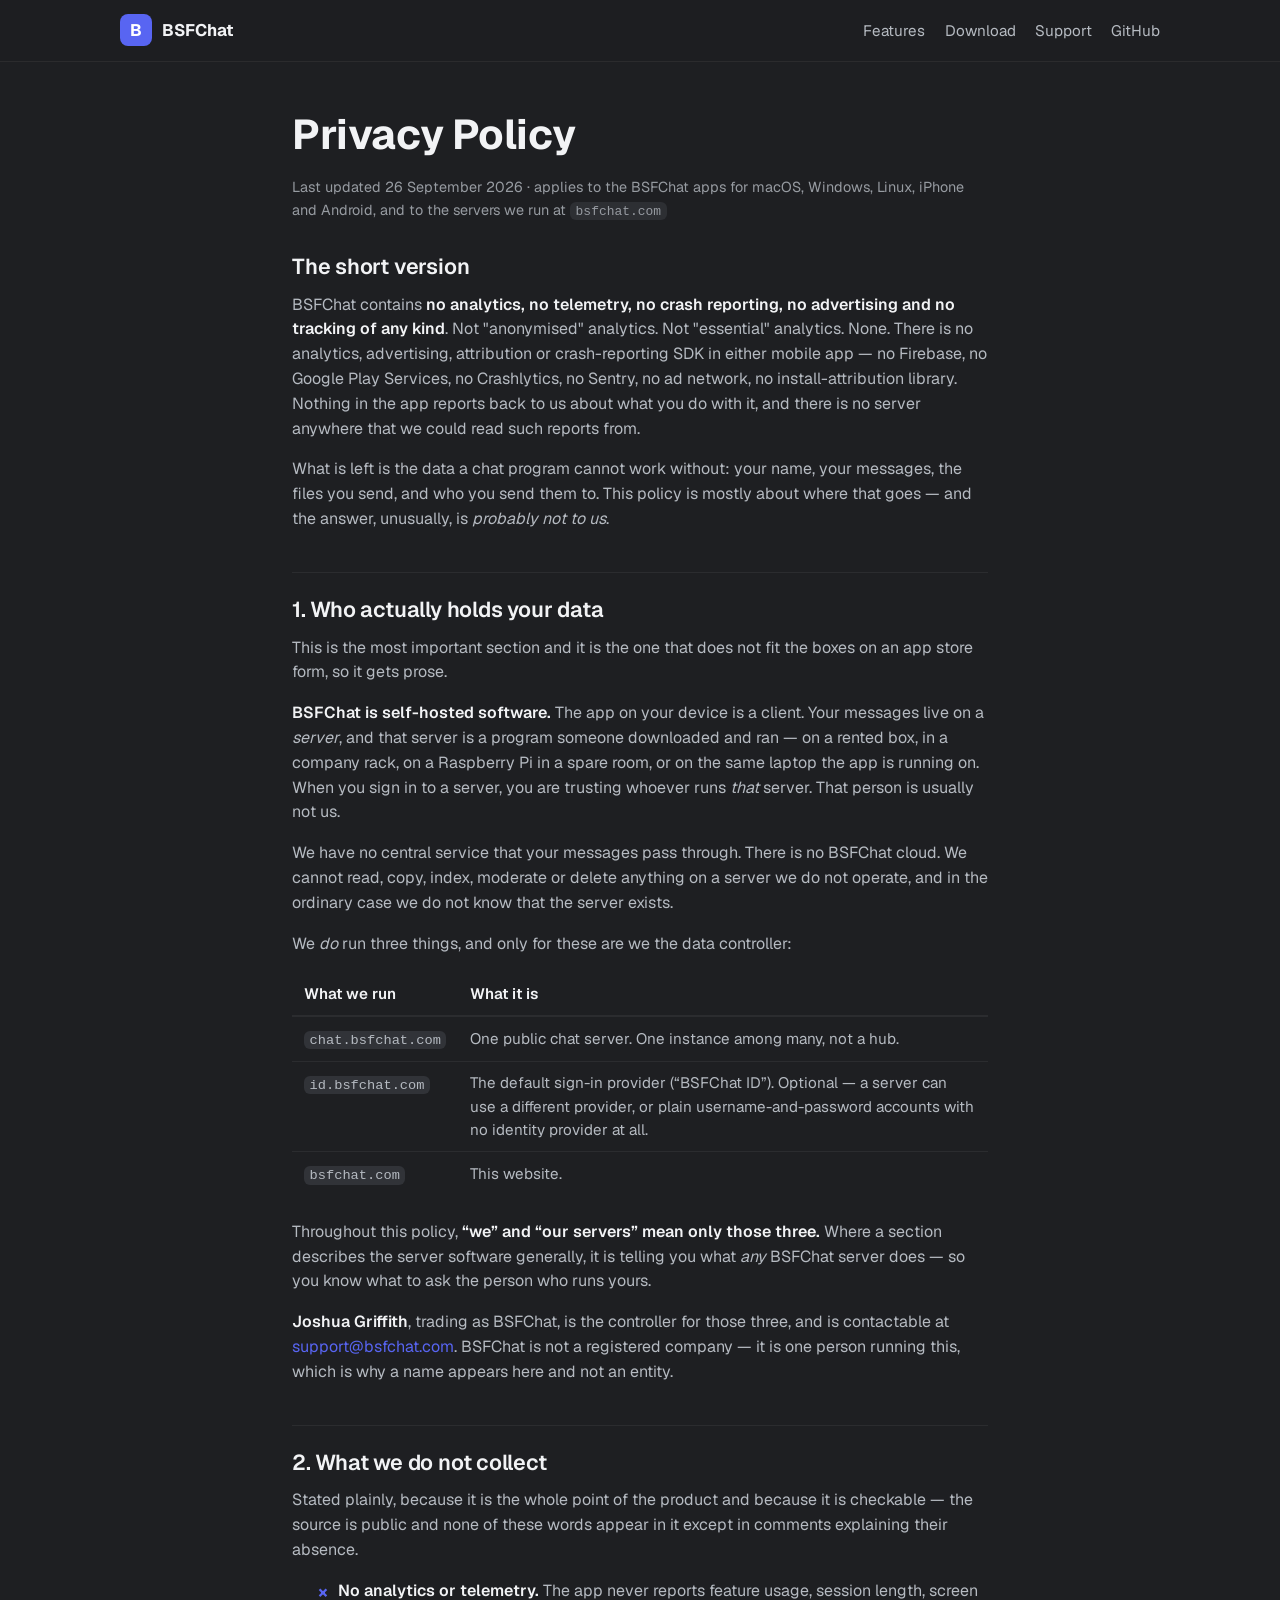
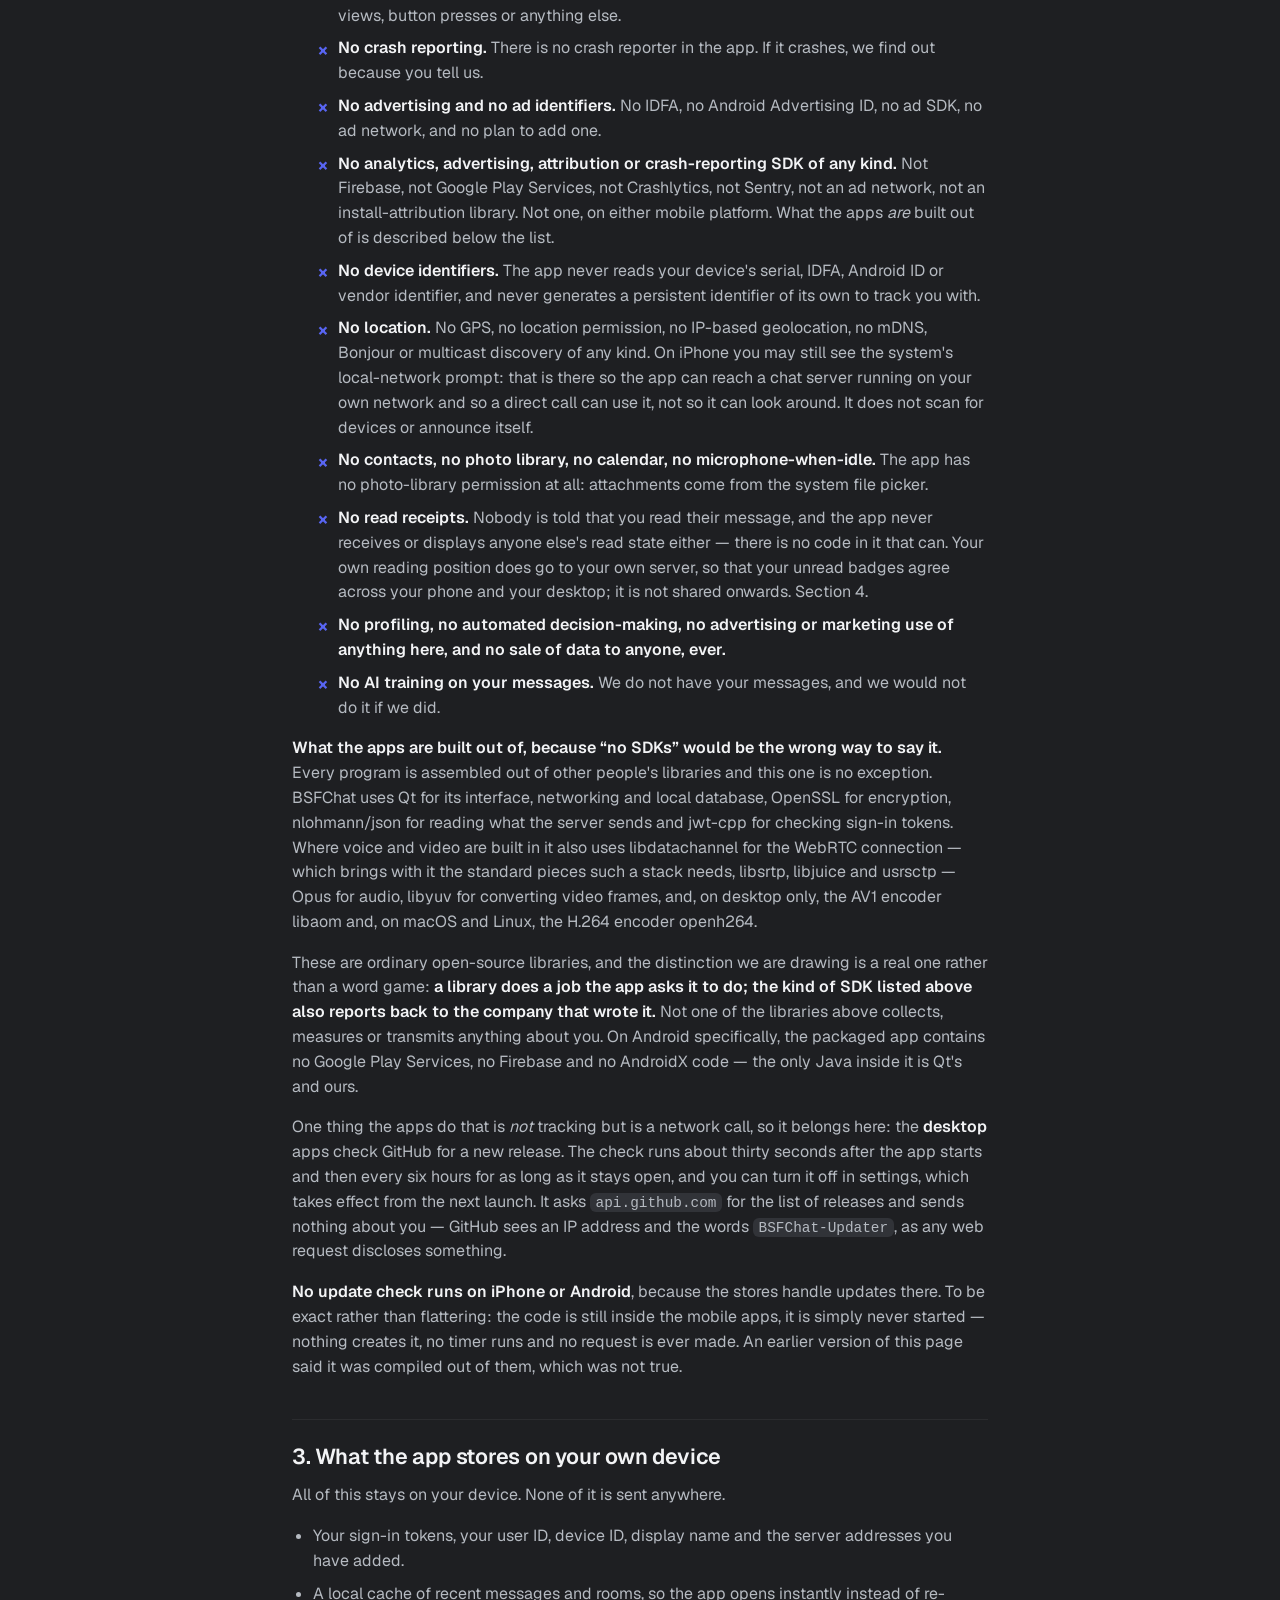
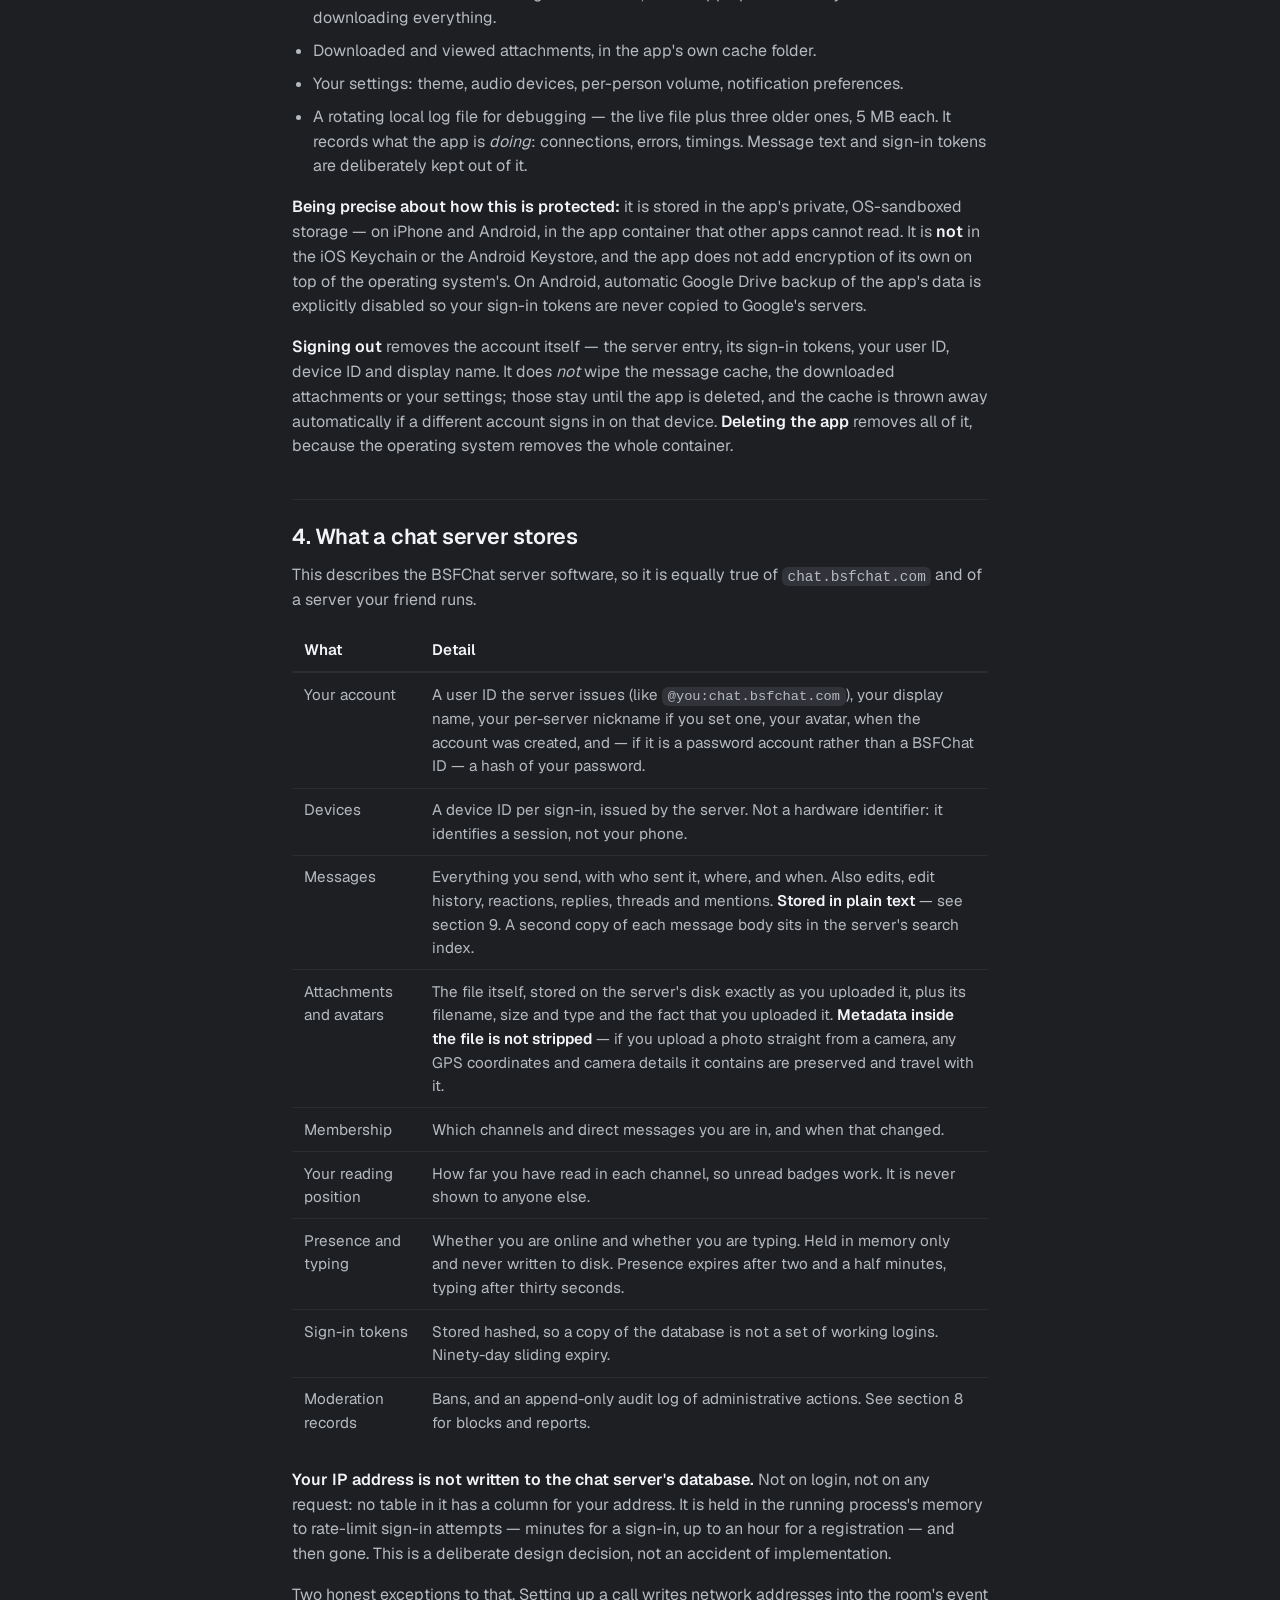
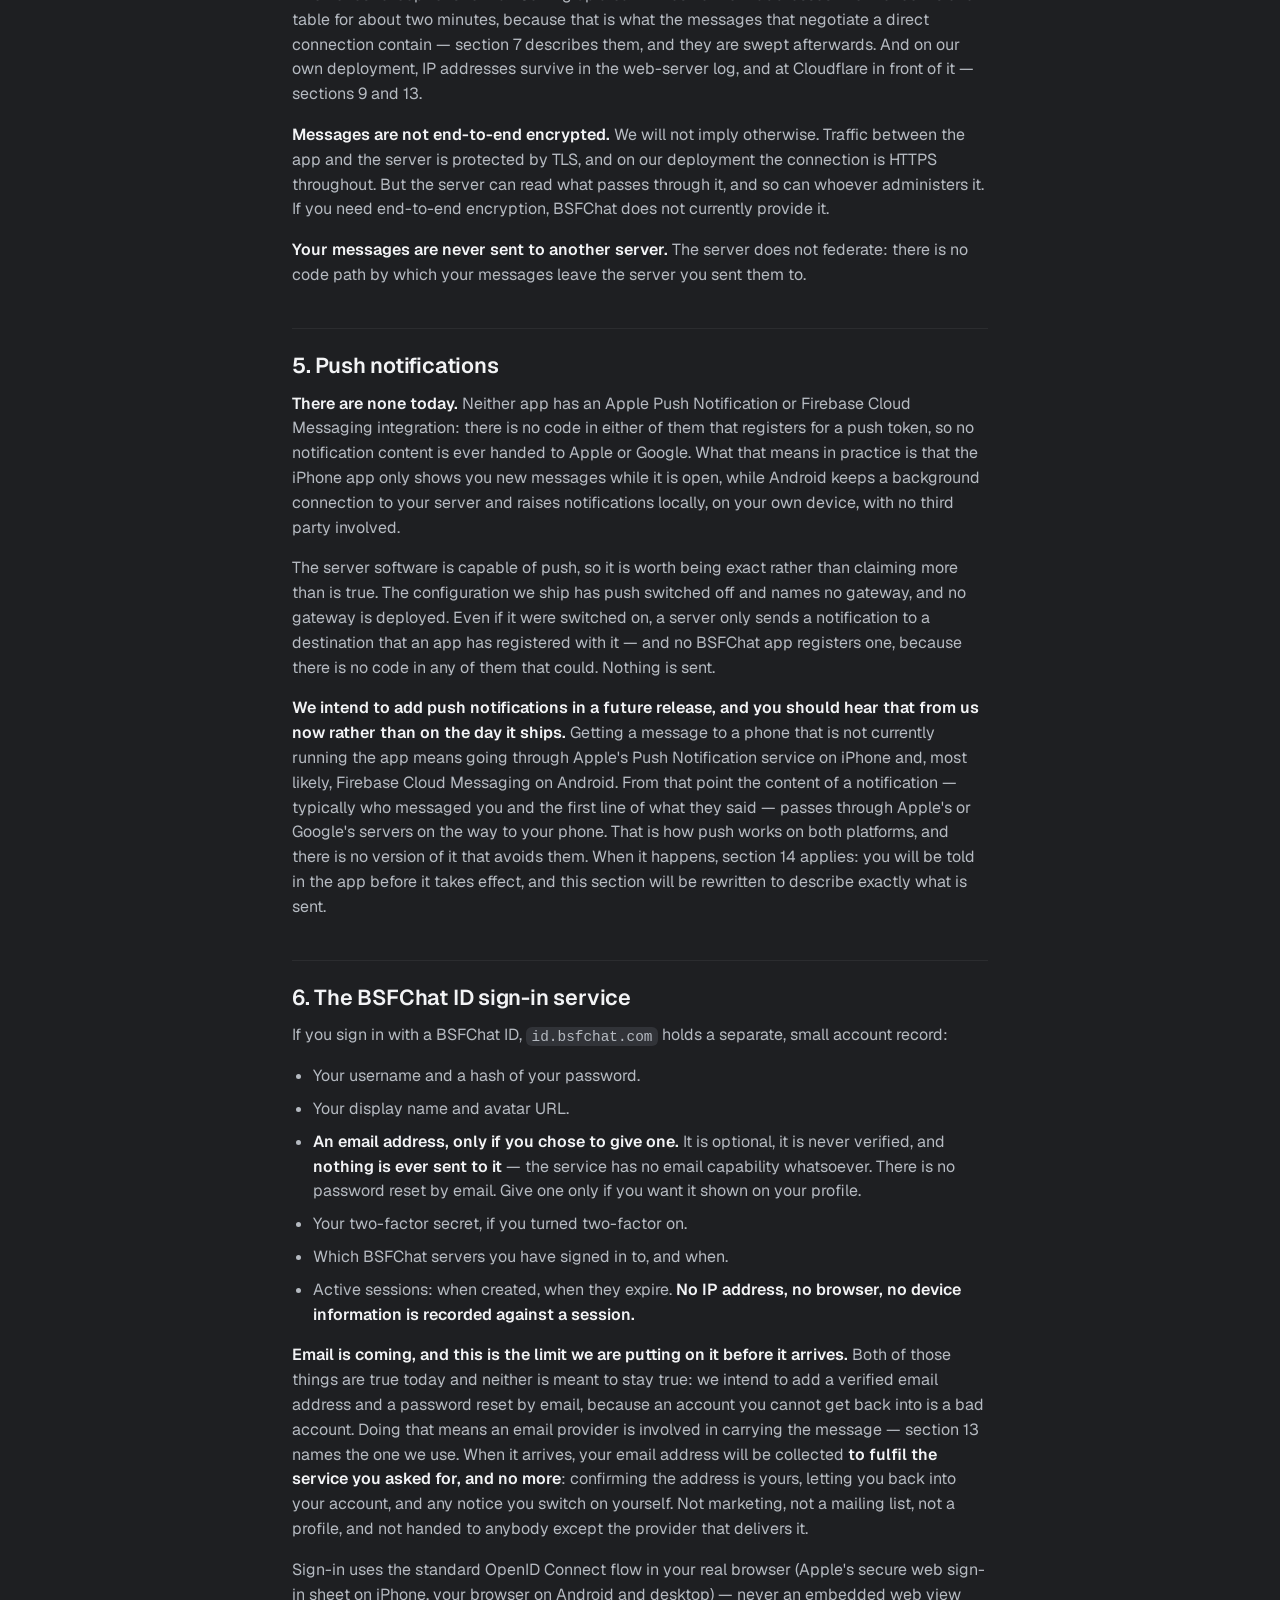
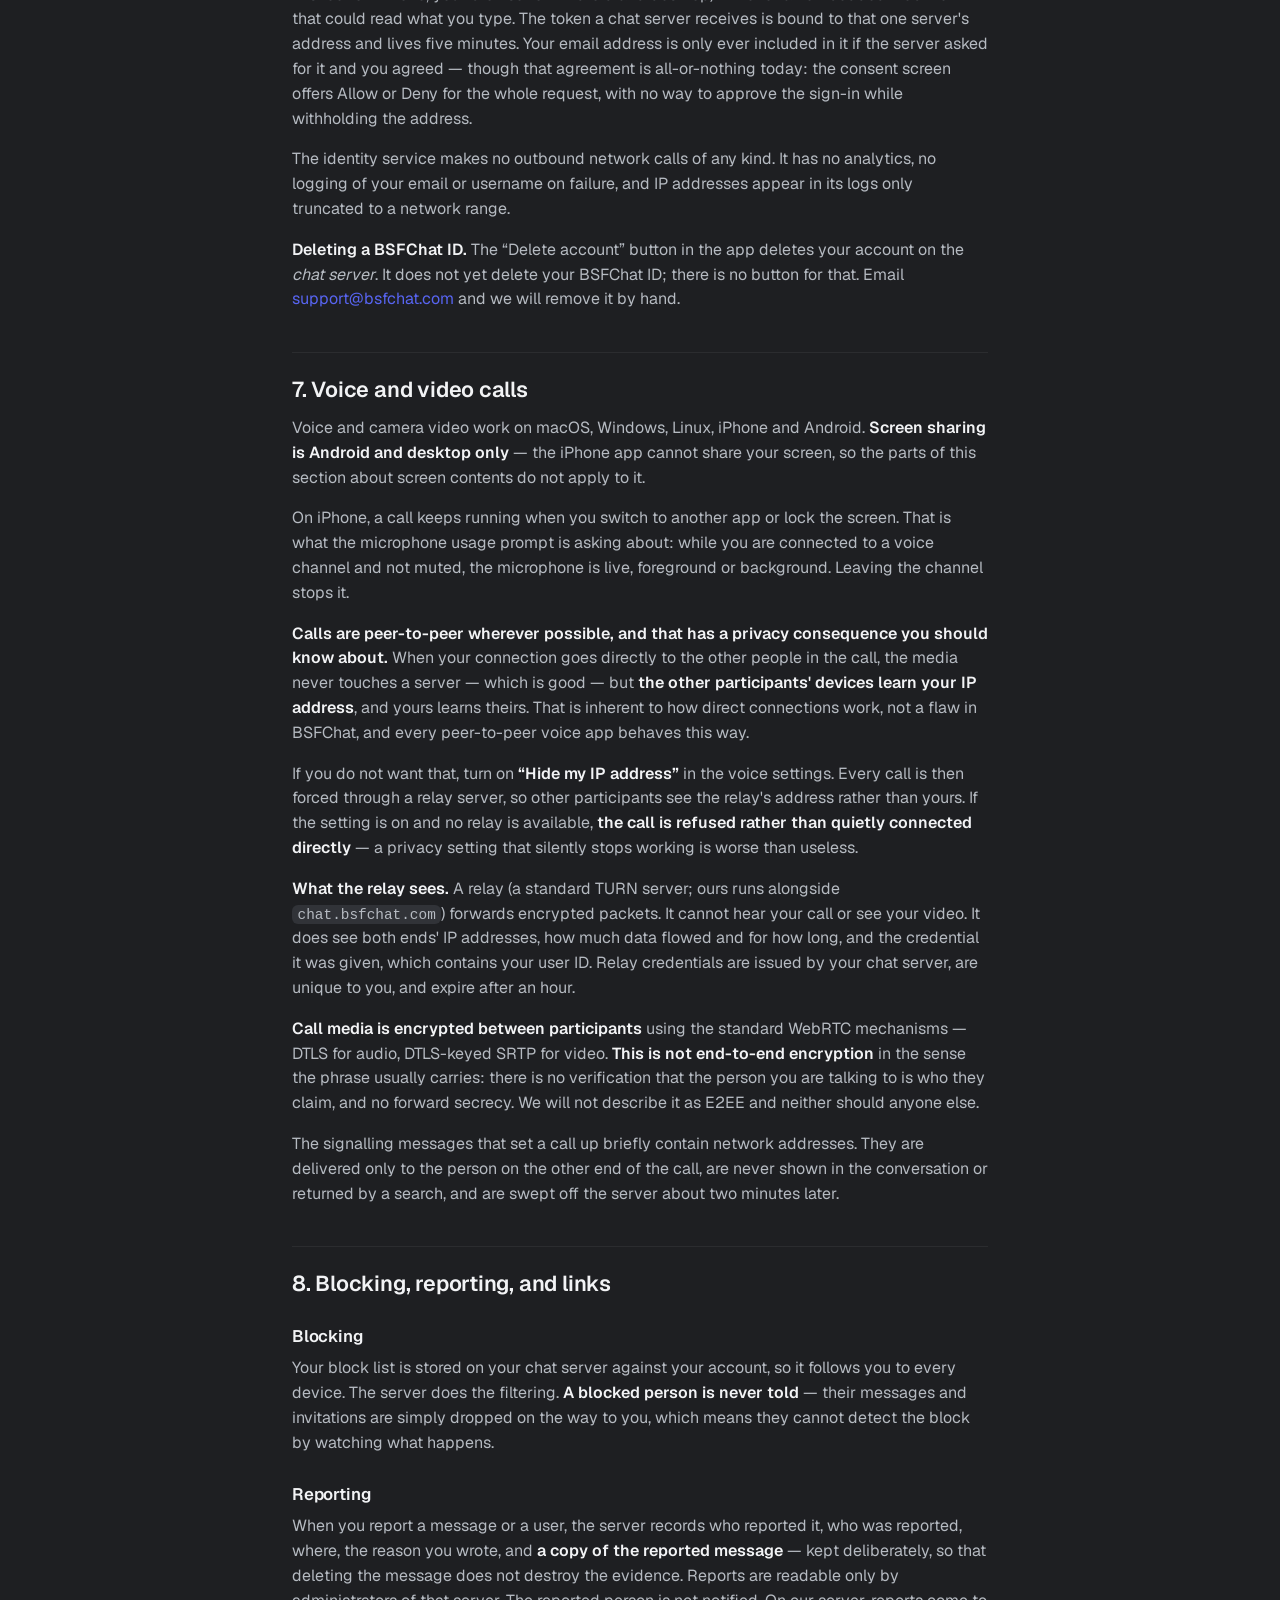
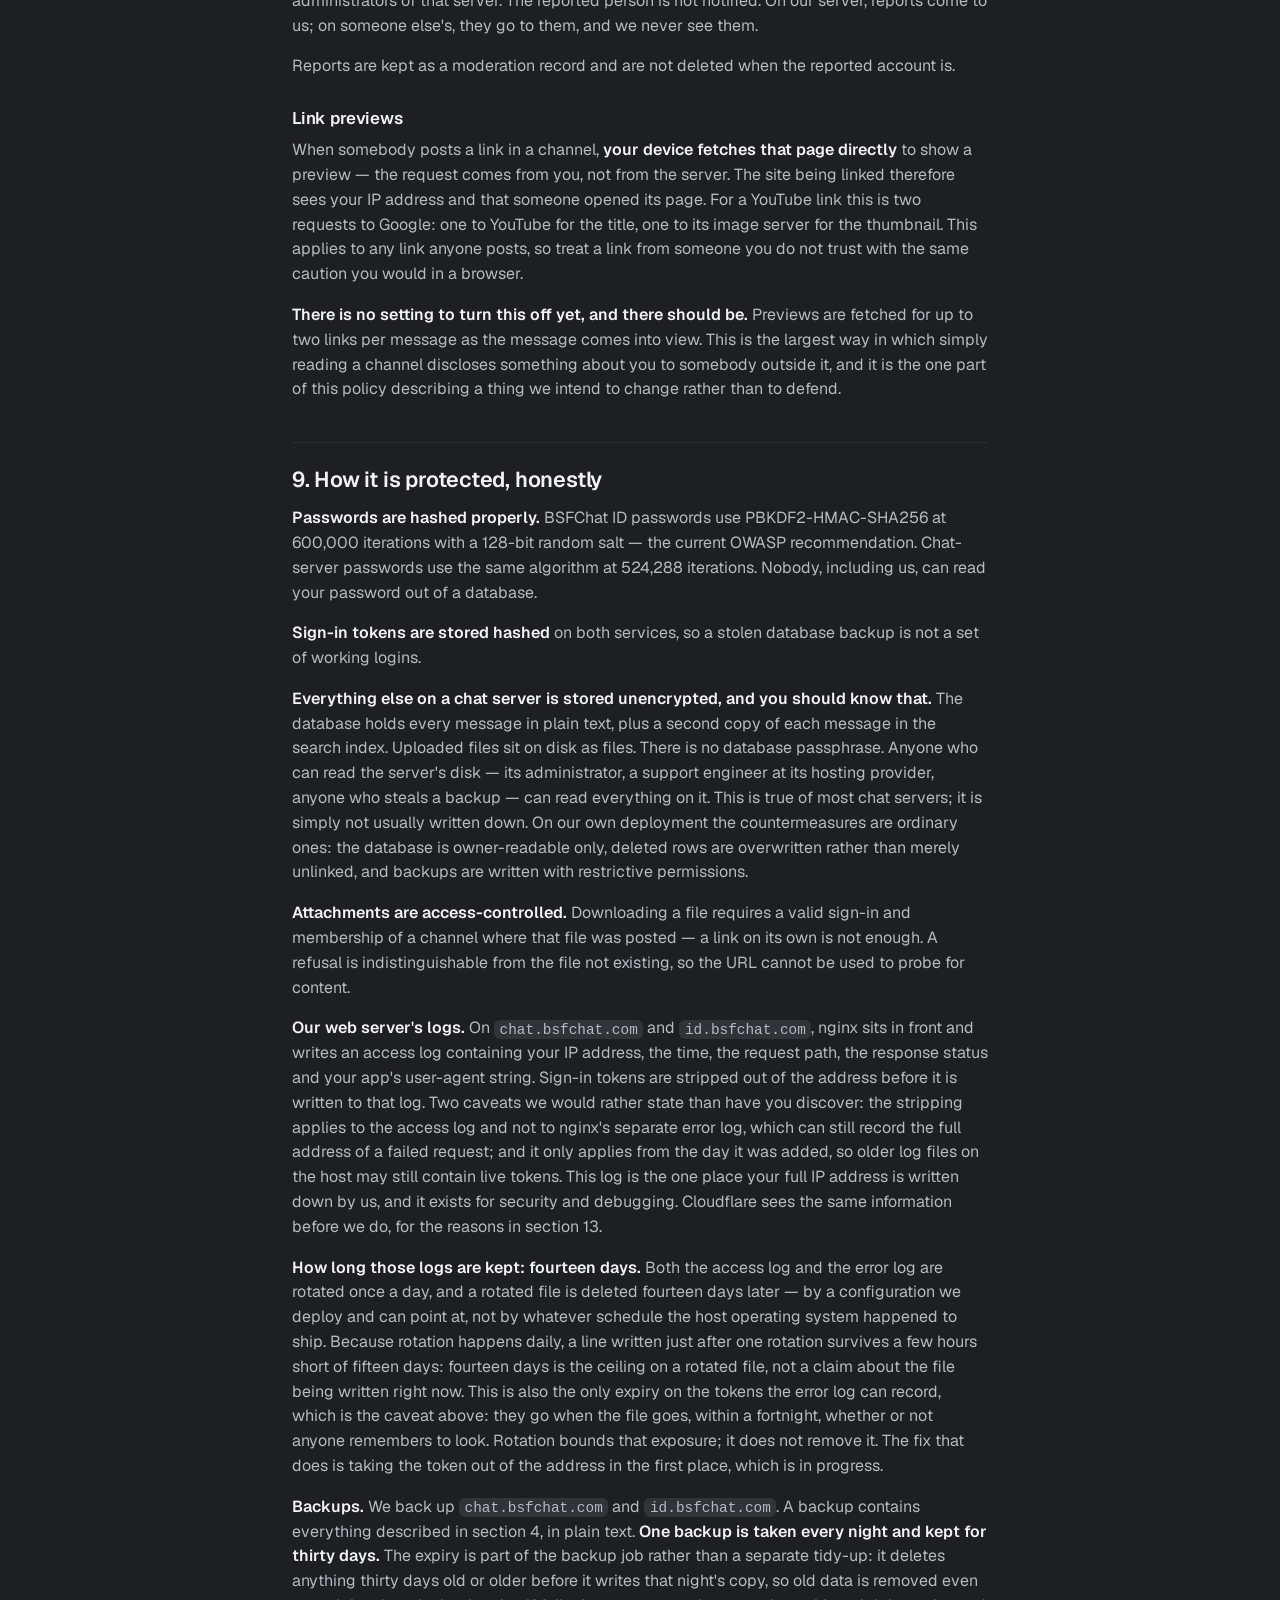
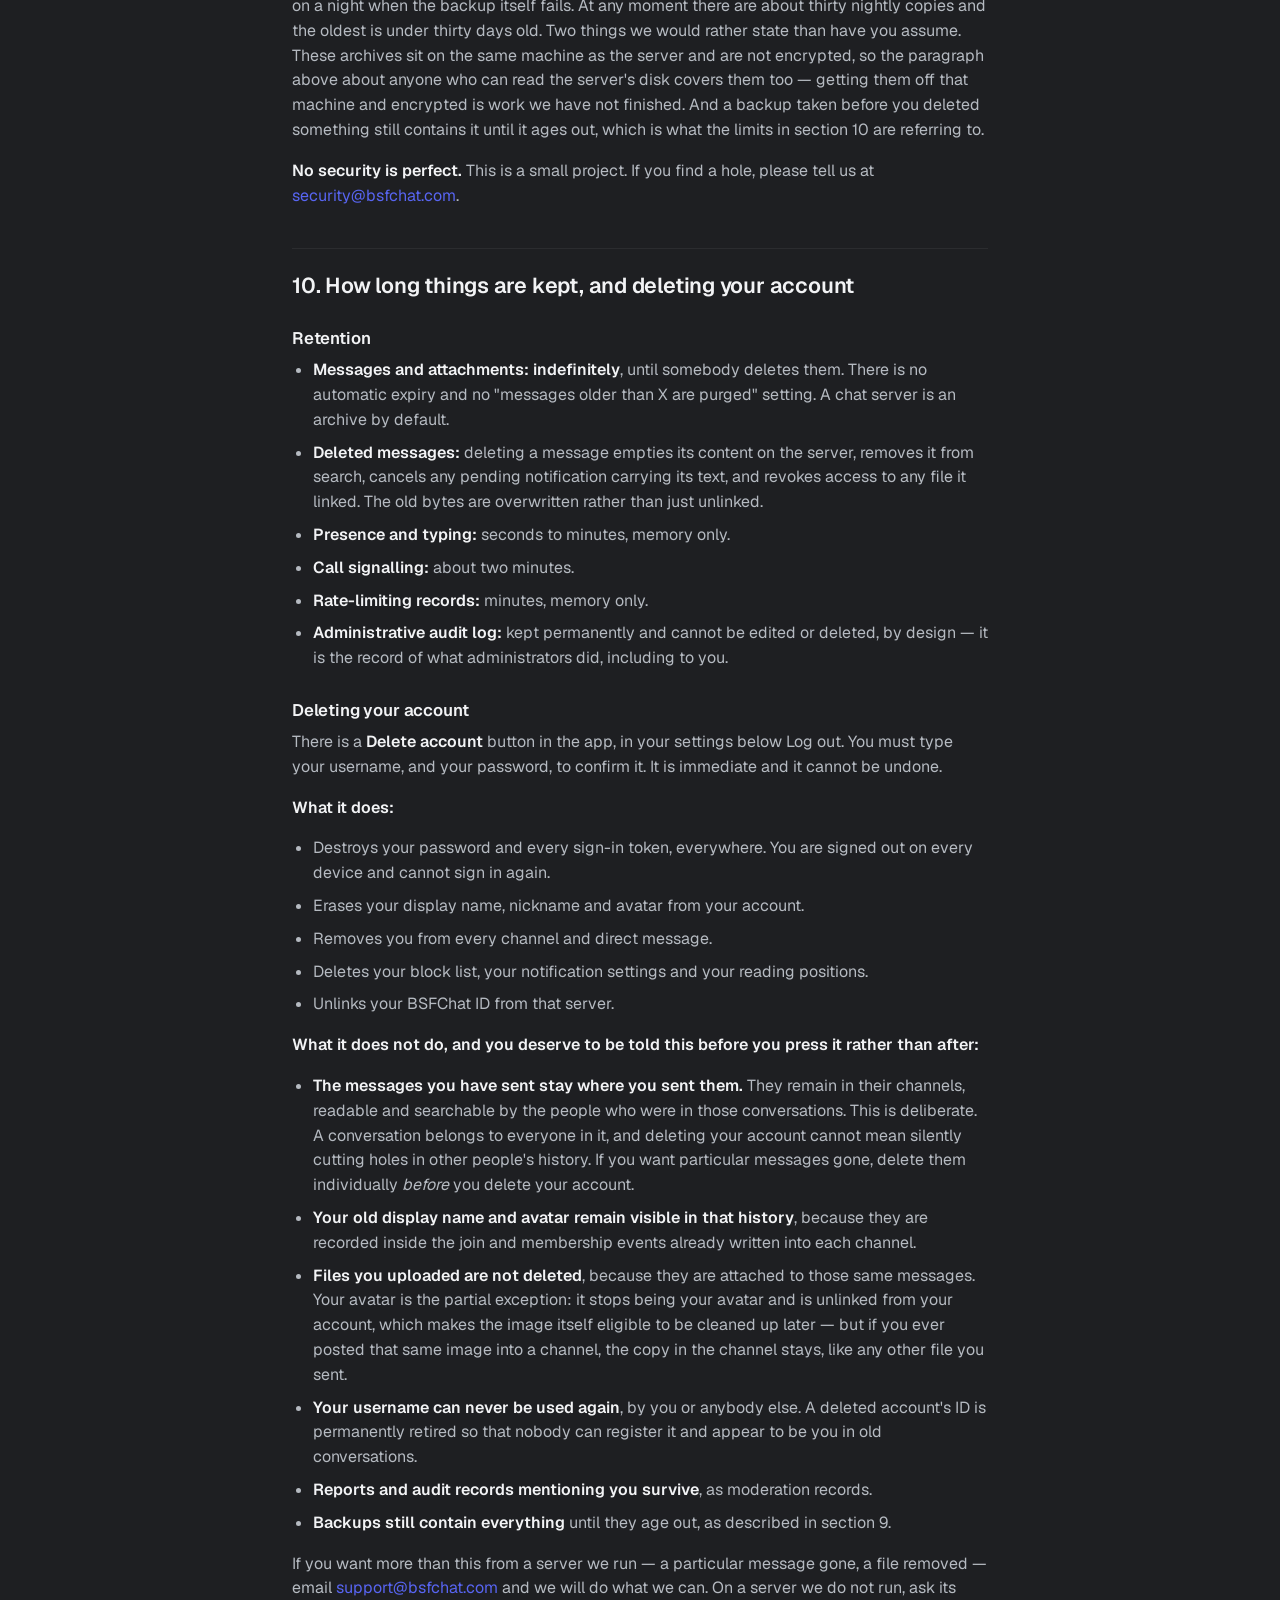
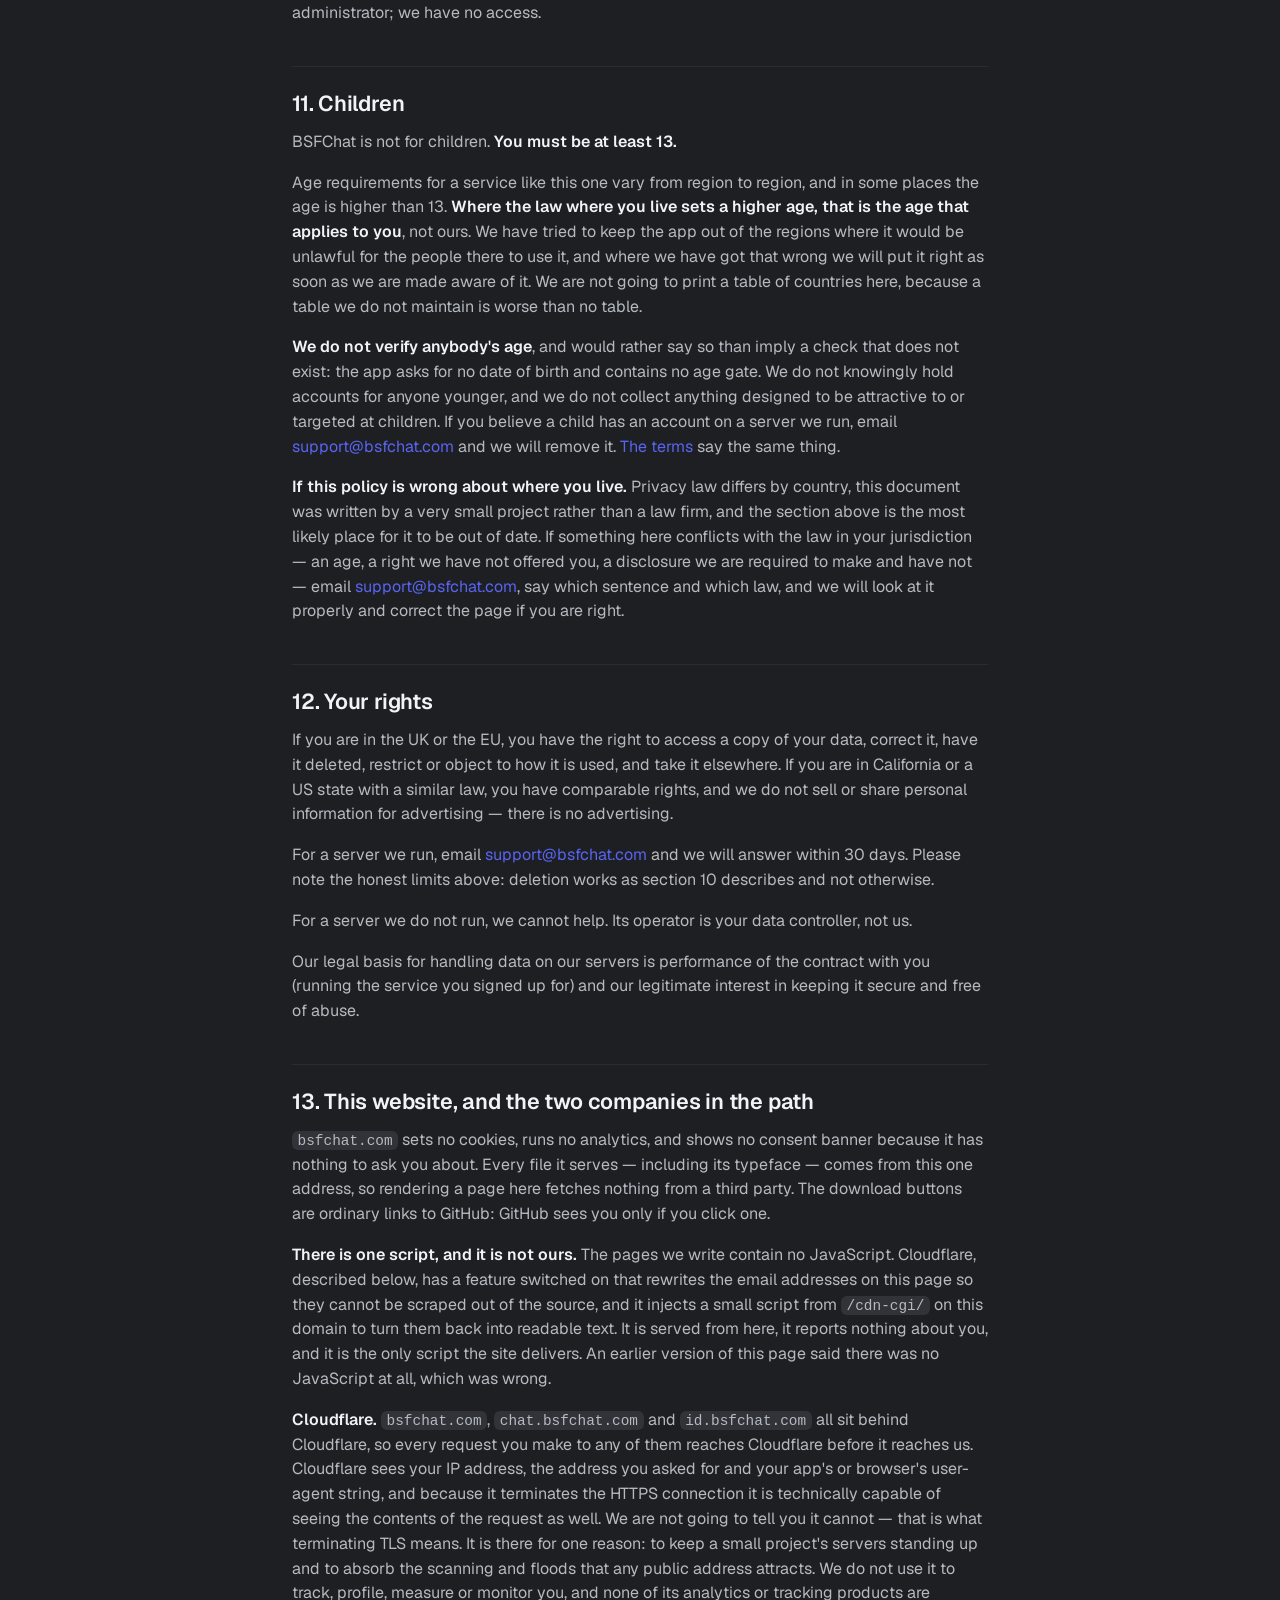
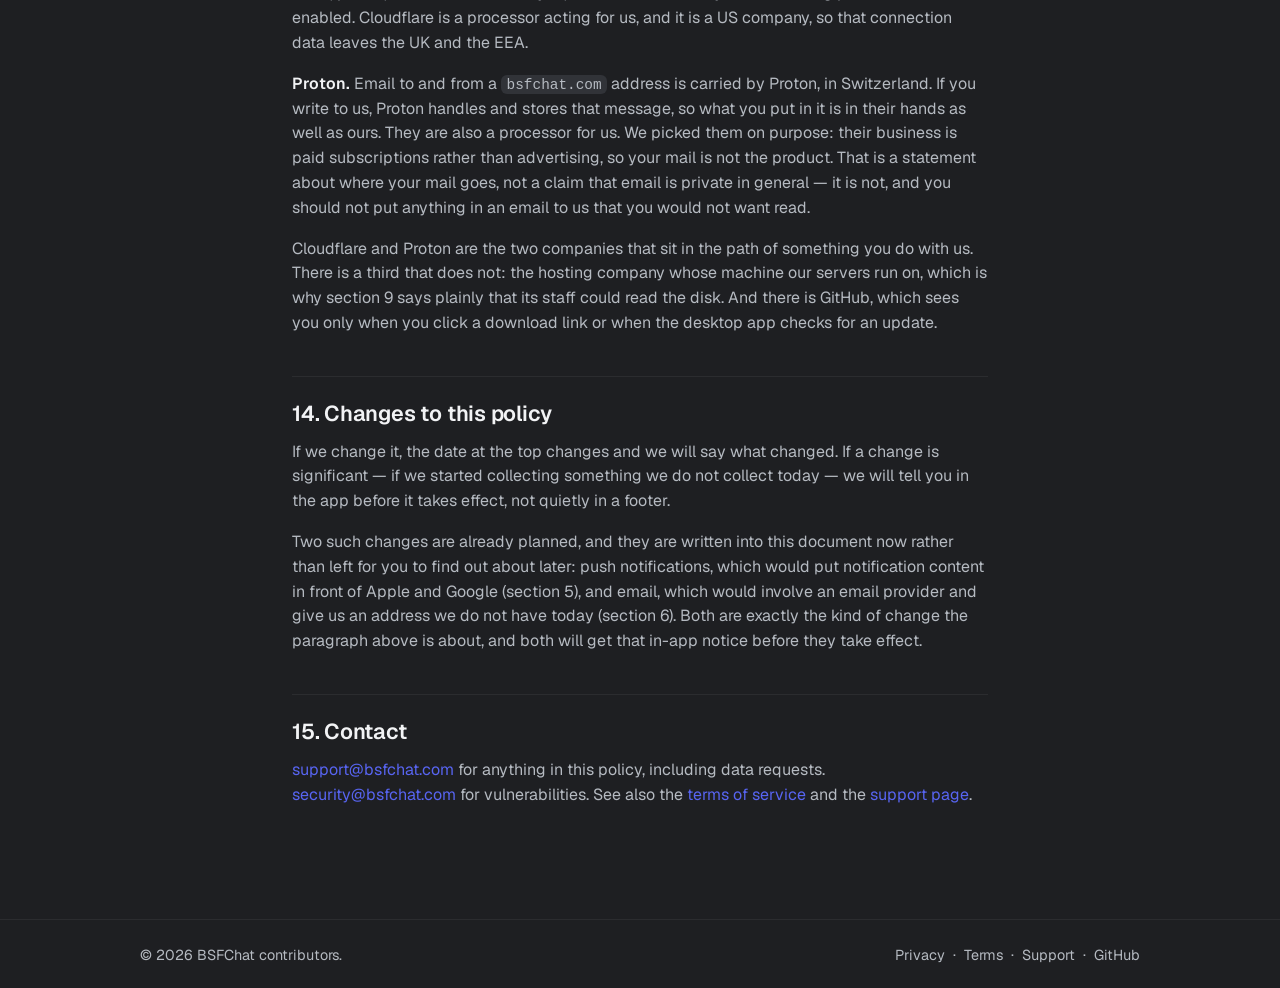
==== commit 8e281862: "privacy: state the retention we now actually enforce — 14 days, 30 days Section 9 said, of logs, tha" ====
--- a/privacy/index.html
+++ b/privacy/index.html
@@ -34,17 +34,36 @@
 
   PROMISES THE CODE DOES NOT KEEP — the policy no longer states these as fact.
   Tighten it back up once they are real.
-  3. NGINX LOG RETENTION (section 9). There is no logrotate config in deploy/
-     and no retention we enforce; the host uses whatever its distribution
-     ships. The old text promised 14 days flat. It now says the intention is
-     14 days and that we do not yet enforce a period of our own. Configure it,
-     then make it a plain promise again.
-  4. BACKUPS (section 9). deploy/backup.sh has no schedule and no pruning — no
-     cron, no systemd timer, no age sweep. The old text promised 30 days. It
-     now says there is no automatic schedule and no automatic expiry. Note
-     deploy/README.md suggests a cron with a 14-day sweep, which is a
-     suggestion to the operator, not deployed code, and does not match the 30
-     days the page used to claim. Section 10's deletion limits lean on this.
+  3. RESOLVED 2026-09-28, and section 9 states fourteen days plainly again.
+     NGINX LOG RETENTION is now enforced by a config we ship rather than by
+     the distribution's default: deploy/logrotate/nginx, installed AS
+     /etc/logrotate.d/nginx (replacing the packaged file — installed beside it
+     the duplicate entry is skipped and the whole logrotate run exits 1), daily
+     with `rotate 14` and `maxage 14`, and the glob covers error.log as well as
+     access.log, which is the one that can hold live tokens.
+     Deliberately NO `notifempty`, and this is the bit not to "tidy up" later:
+     logrotate skips an empty log, and skipping it skips the pruning step, so
+     `maxage` never runs for it. A healthy error log is usually empty, so
+     `notifempty` would have left token-bearing archives on disk forever while
+     everything looked fine. Verified against logrotate 3.21 and 3.22.
+     The page says "a few hours short of fifteen days" on purpose: rotation is
+     daily, so 14 days is the ceiling on a ROTATED file. Do not round that off.
+  4. RESOLVED 2026-09-28, and section 9 states thirty days plainly again, so
+     section 10's deletion limits now lean on something real.
+     BACKUPS have a schedule and an expiry: deploy/systemd/bsfchat-backup.timer
+     nightly at 04:15 with Persistent=true, and deploy/backup.sh
+     --prune-older-than 30. The unit runs the prune BEFORE the backup, so the
+     expiry is not conditional on the backup succeeding — which is why the page
+     can say old data goes even on a night the backup fails. Say it that way or
+     not at all. The README cron suggestion, whose 14-day sweep never matched
+     the 30 days this page claimed, is gone.
+     NOTE THE RISK THIS CREATED, because it is a new one: thirty plaintext
+     copies of everything now accumulate on the same host. Directory 0700,
+     archives 0600, and the job refuses to run at all if the destination is
+     group- or world-readable. That bounds it. Encrypting the archives to a key
+     that is NOT on that host, and getting them off it, is still open — which
+     is why section 9 says so instead of implying a backup is safe because it
+     expires.
   5. IDENTITY-ACCOUNT DELETION (section 6) has no code path at all — it is a
      manual edit of the SQLite file. The page still promises to do it by hand
      on request. That is honest, but it is you, by hand, forever.
@@ -118,6 +137,16 @@
      an oracle for whether an address has an account. The code notes this
      (identity AccountHandler.cpp, security audit L2). Not mentioned on the
      page; worth closing when email verification lands.
+ 18. CONTAINER LOGS ARE UNBOUNDED, and section 9's fourteen days does not cover
+     them. deploy/docker-compose.yml sets no `logging` options, so Docker's
+     default json-file driver keeps the chat server's and identity service's own
+     output under /var/lib/docker/containers/ with no size and no age limit
+     unless /etc/docker/daemon.json sets one. Section 9's retention sentence is
+     scoped to nginx's access and error logs, which is accurate and was written
+     that way deliberately — but it is a third log nobody had bounded. Decide
+     what those lines actually contain (user IDs? addresses?), then either bound
+     them and widen the sentence, or say here why they do not need it. Do not
+     widen the sentence first.
 
   DO NOT SOFTEN THESE. They are true, they are unusual to admit, and a policy
   that contradicts the code is worse than no policy:
@@ -688,28 +717,38 @@
             same information before we do, for the reasons in section 13.
           </p>
           <p>
-            <strong>How long that log is kept, honestly: we do not yet
-            enforce a period of our own.</strong> The file is rotated on the
-            host operating system's default schedule, which we have not
-            configured and therefore should not be describing to you as a
-            promise. The intention is fourteen days. Until we have actually set
-            that up, treat the honest answer as &ldquo;rotated on a default
-            schedule we have not verified&rdquo;, and when it is enforced this
-            paragraph will say so plainly instead. A policy that states a
-            retention period it does not implement is exactly the kind of thing
-            this document exists to avoid.
+            <strong>How long those logs are kept: fourteen days.</strong> Both
+            the access log and the error log are rotated once a day, and a
+            rotated file is deleted fourteen days later &mdash; by a
+            configuration we deploy and can point at, not by whatever schedule
+            the host operating system happened to ship. Because rotation
+            happens daily, a line written just after one rotation survives a few
+            hours short of fifteen days: fourteen days is the ceiling on a
+            rotated file, not a claim about the file being written right now.
+            This is also the only expiry on the tokens the error log can record,
+            which is the caveat above: they go when the file goes, within a
+            fortnight, whether or not anyone remembers to look. Rotation bounds
+            that exposure; it does not remove it. The fix that does is taking
+            the token out of the address in the first place, which is in
+            progress.
           </p>
           <p>
             <strong>Backups.</strong> We back up
             <code>chat.bsfchat.com</code> and <code>id.bsfchat.com</code>. A
             backup contains everything described in section 4, in plain text.
-            <strong>There is no automatic schedule and no automatic
-            expiry.</strong> Backups are taken by hand and deleted by hand: the
-            script that makes them has no timer behind it and no rule that
-            removes old ones. The intention is a nightly backup kept for thirty
-            days, and this paragraph will say so once that is true. Until then,
-            assume a backup of your data may exist for longer than thirty days,
-            and read the deletion limits in section 10 with that in mind.
+            <strong>One backup is taken every night and kept for thirty
+            days.</strong> The expiry is part of the backup job rather than a
+            separate tidy-up: it deletes anything thirty days old or older
+            before it writes that night's copy, so old data is removed even on a
+            night when the backup itself fails. At any moment there are about
+            thirty nightly copies and the oldest is under thirty days old.
+            Two things we would rather state than have you assume. These
+            archives sit on the same machine as the server and are not
+            encrypted, so the paragraph above about anyone who can read the
+            server's disk covers them too &mdash; getting them off that machine
+            and encrypted is work we have not finished. And a backup taken
+            before you deleted something still contains it until it ages out,
+            which is what the limits in section 10 are referring to.
           </p>
           <p>
             <strong>No security is perfect.</strong> This is a small project. If
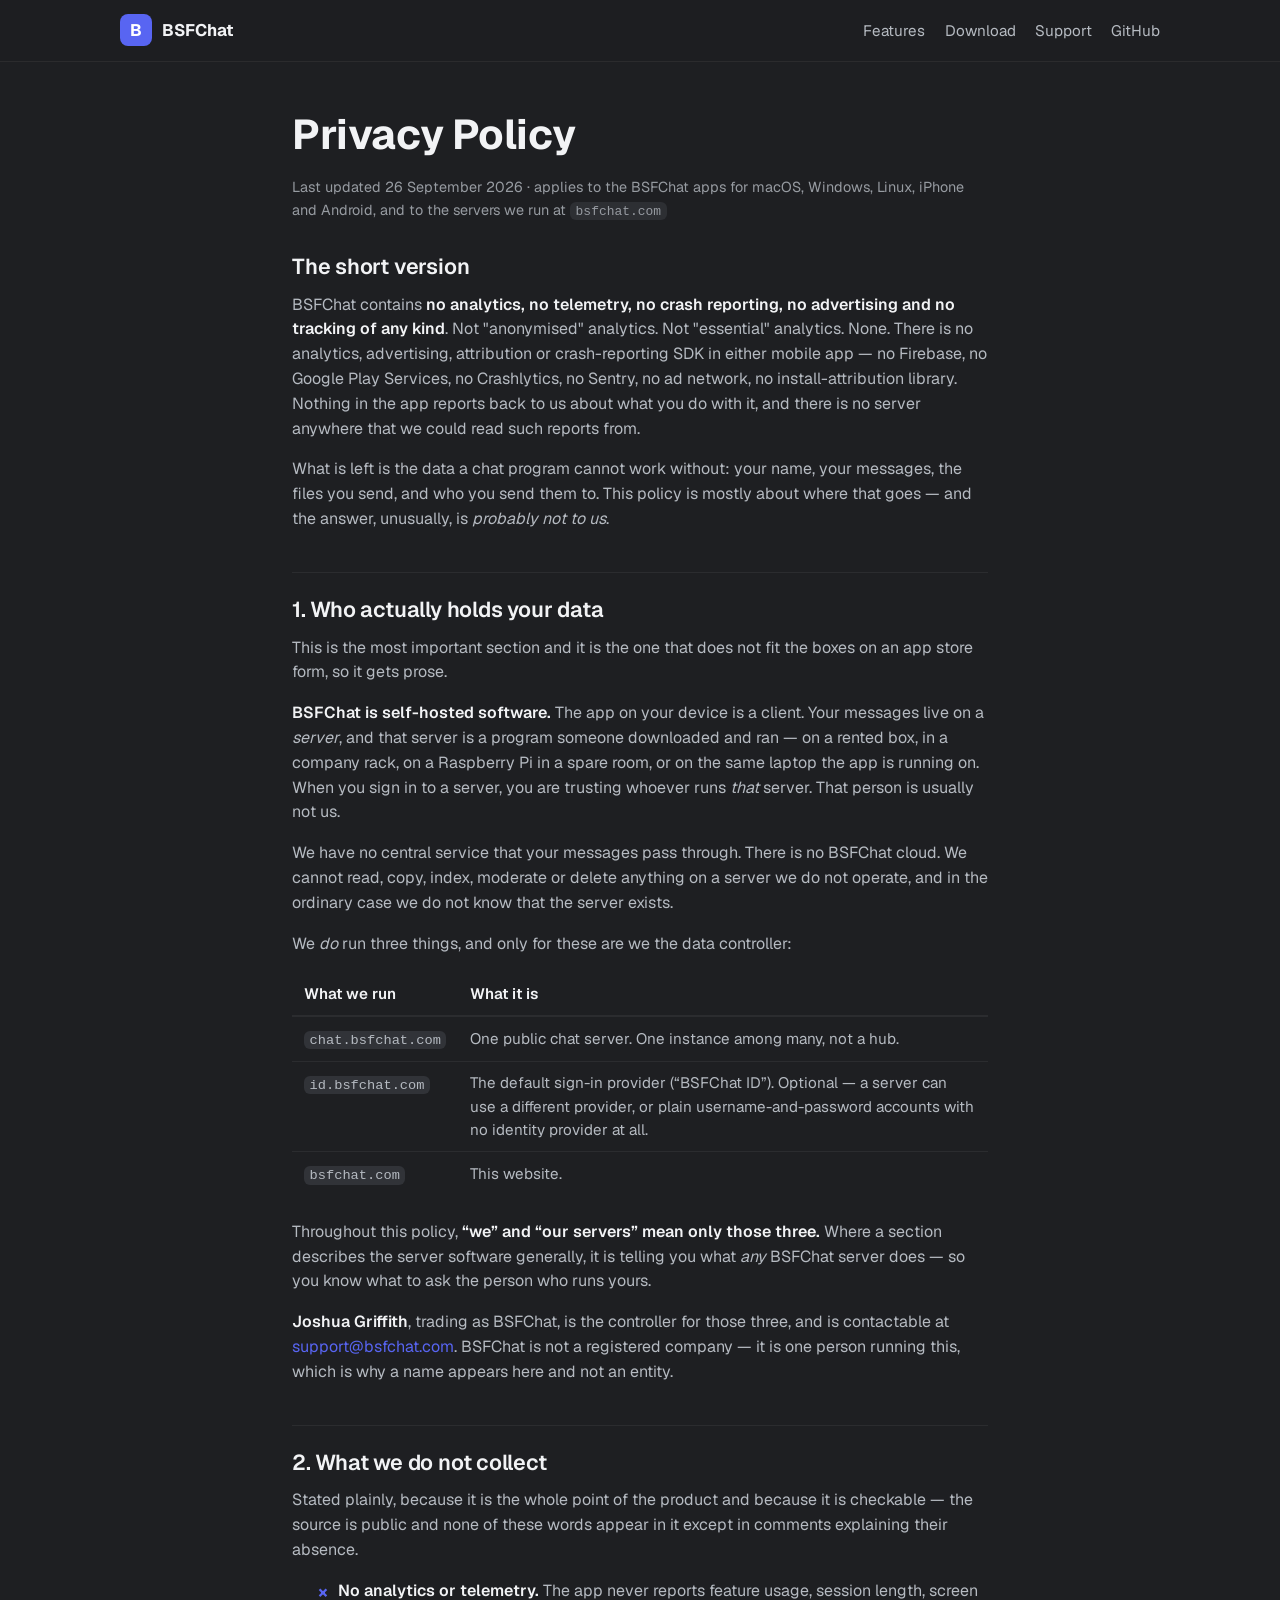
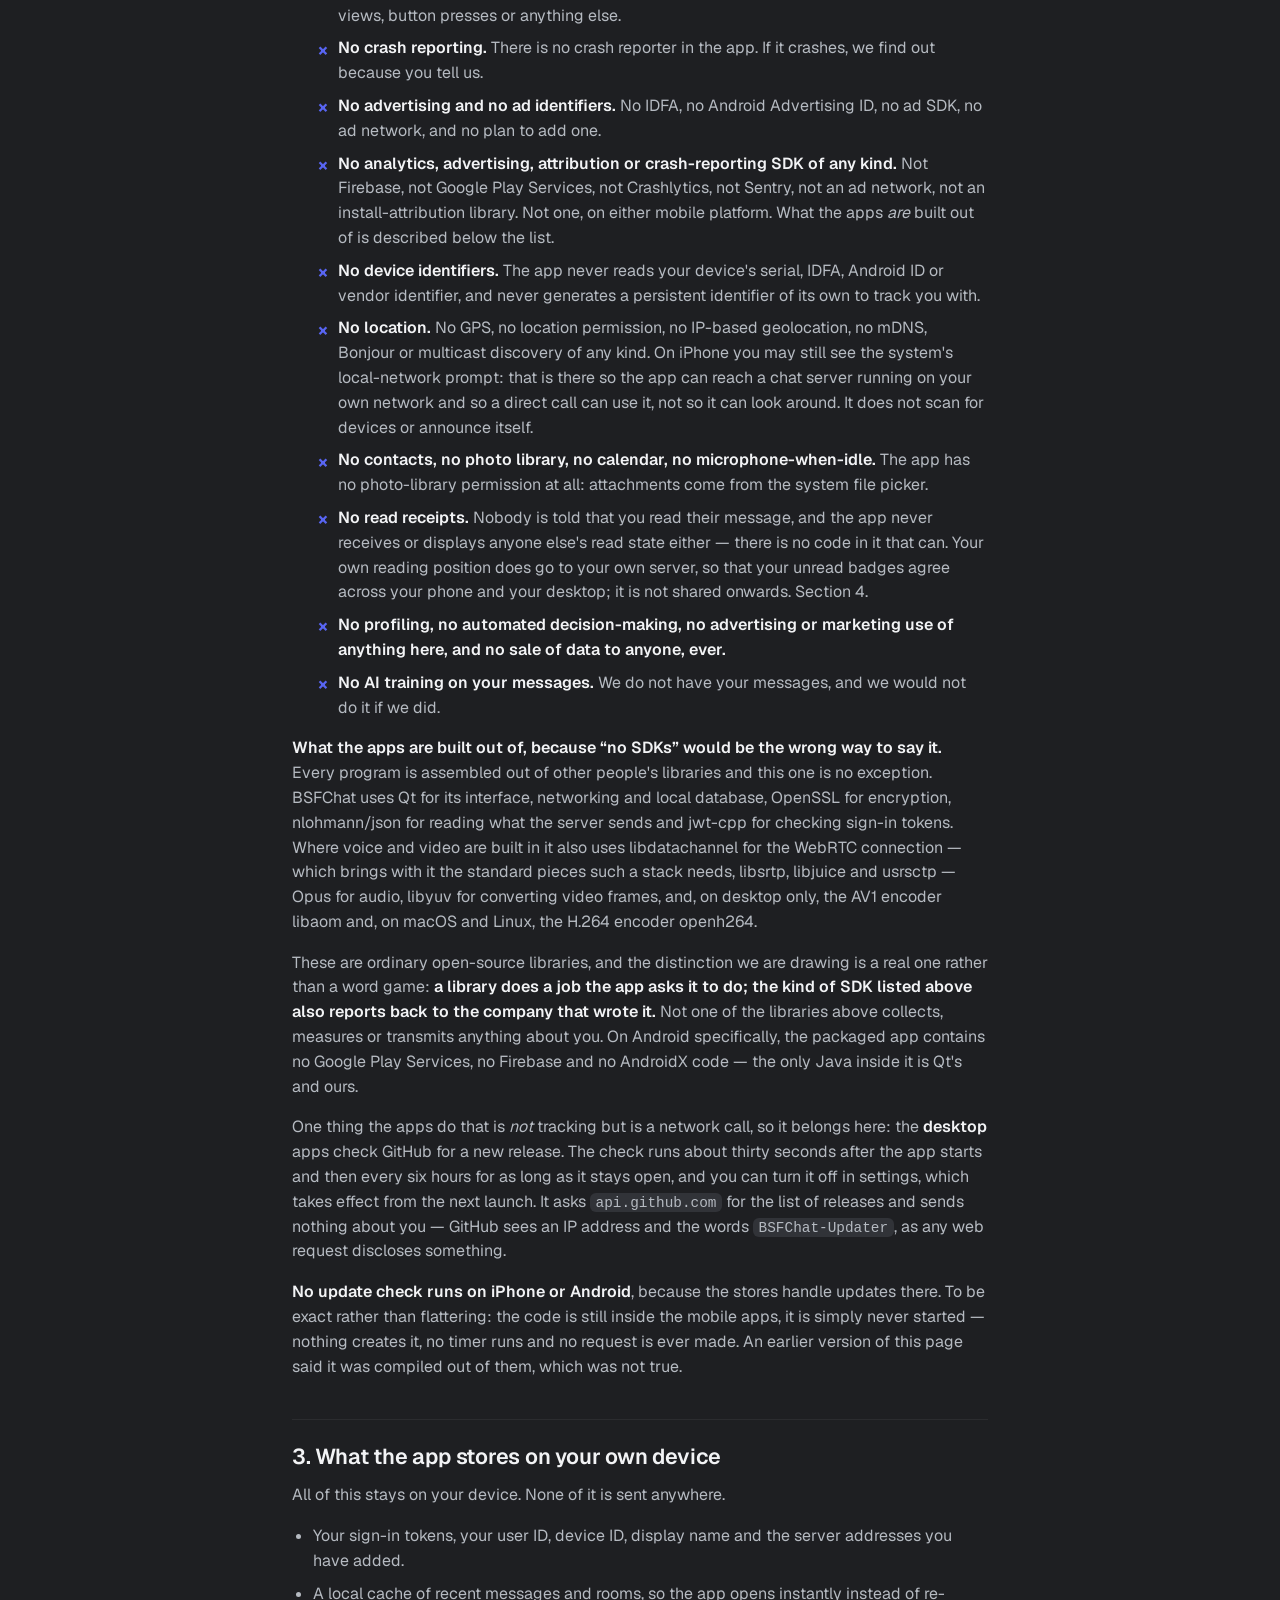
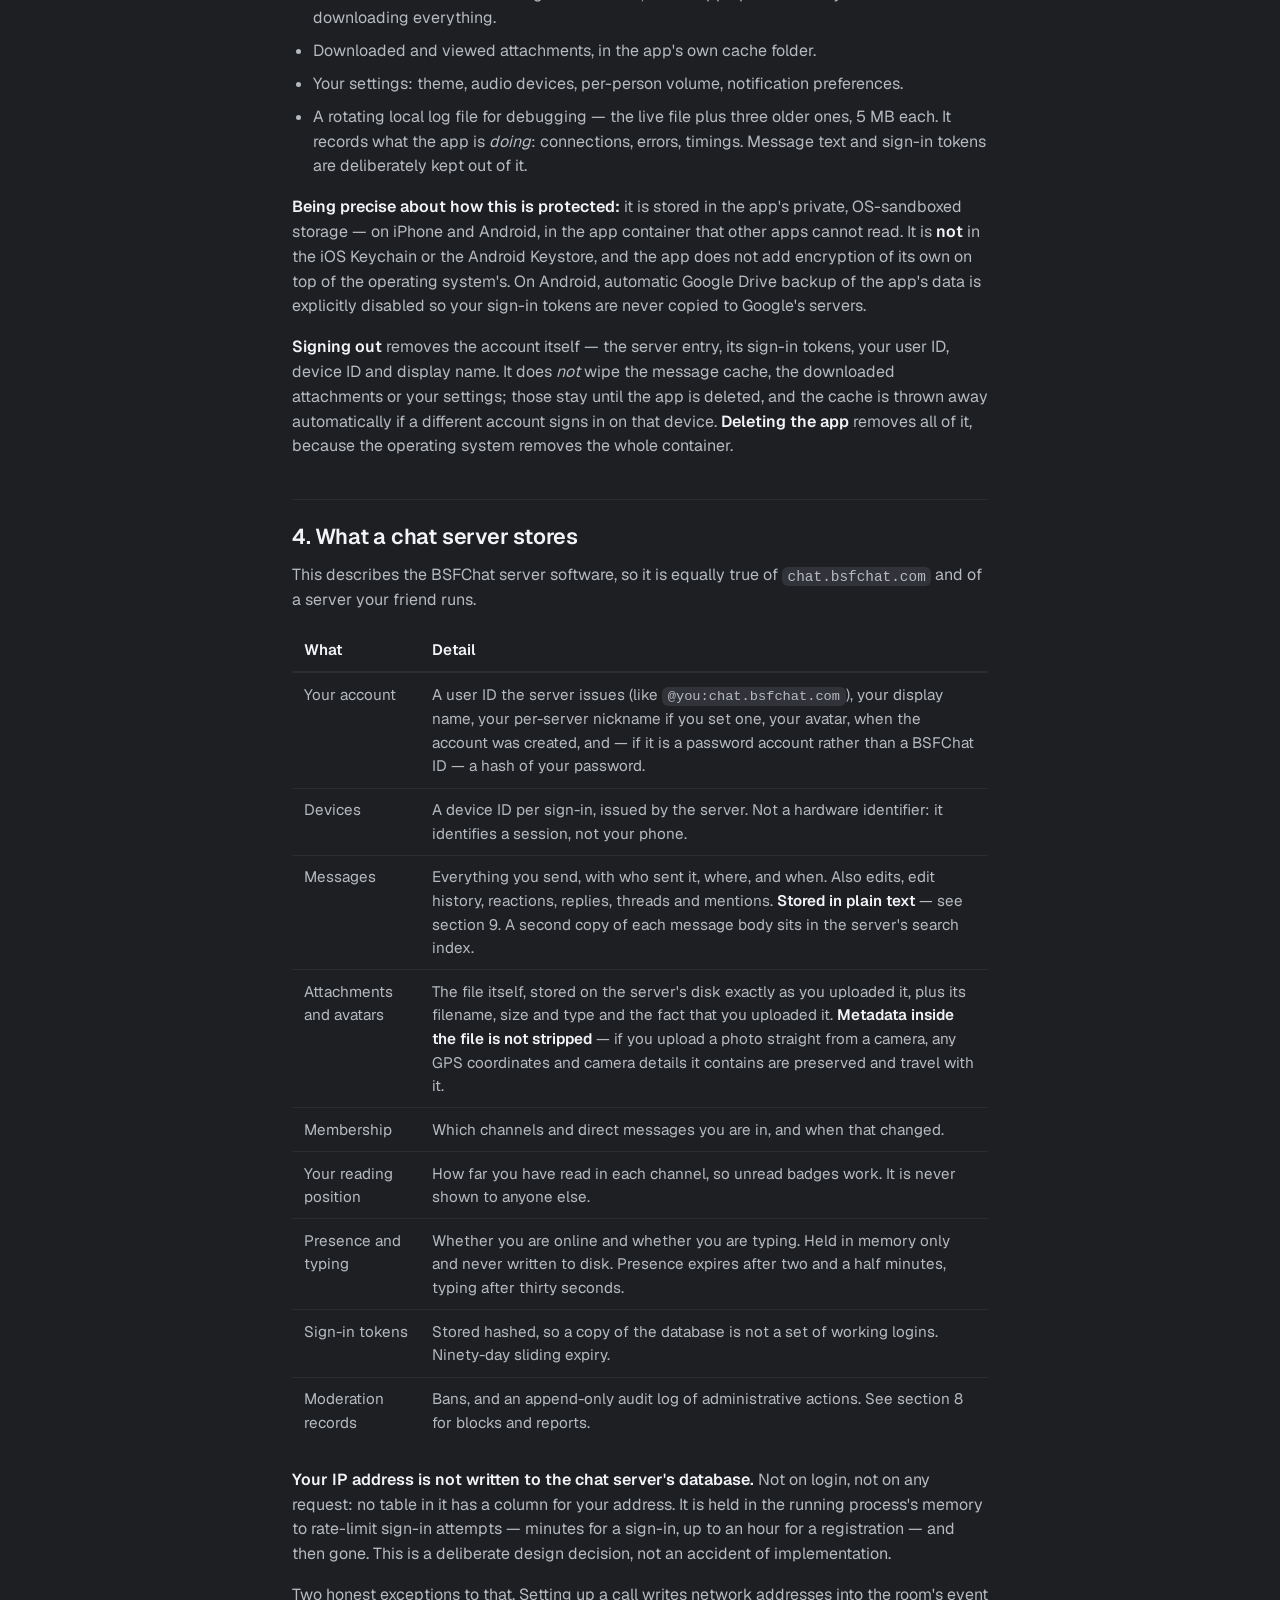
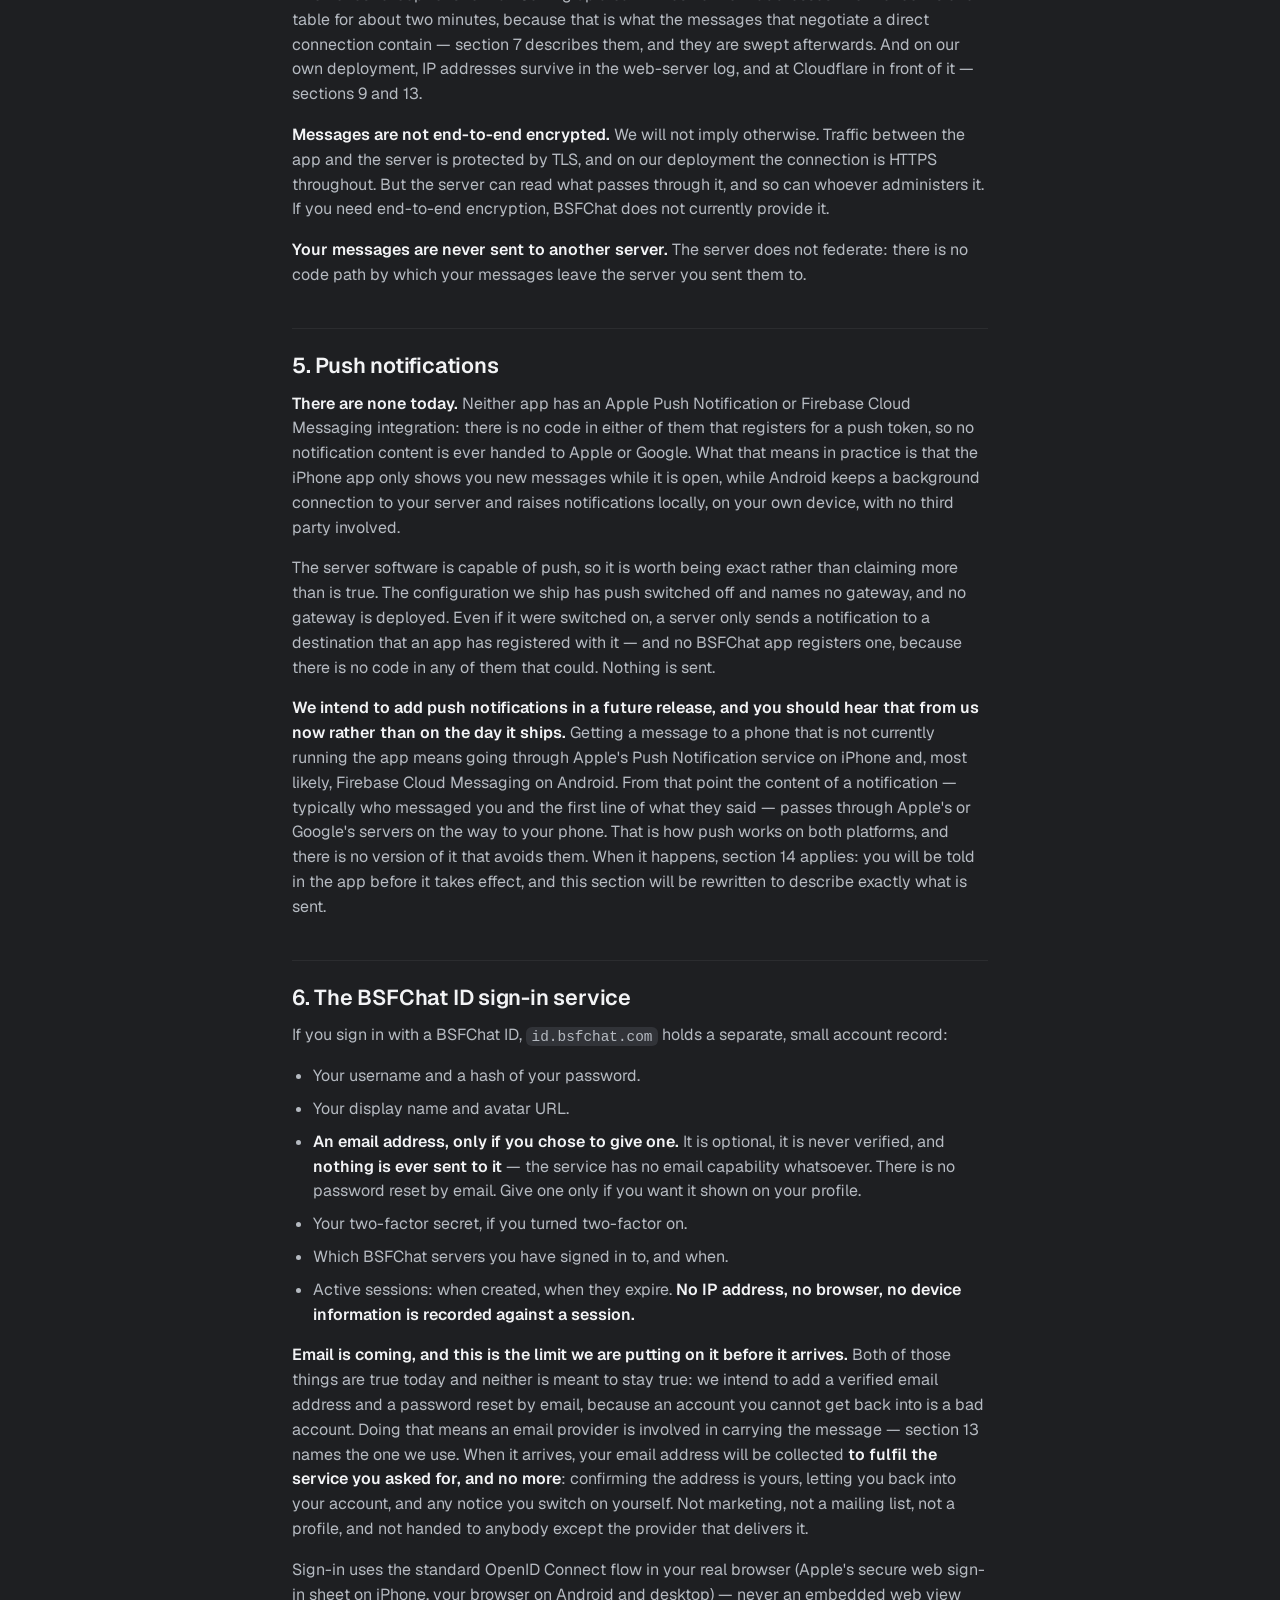
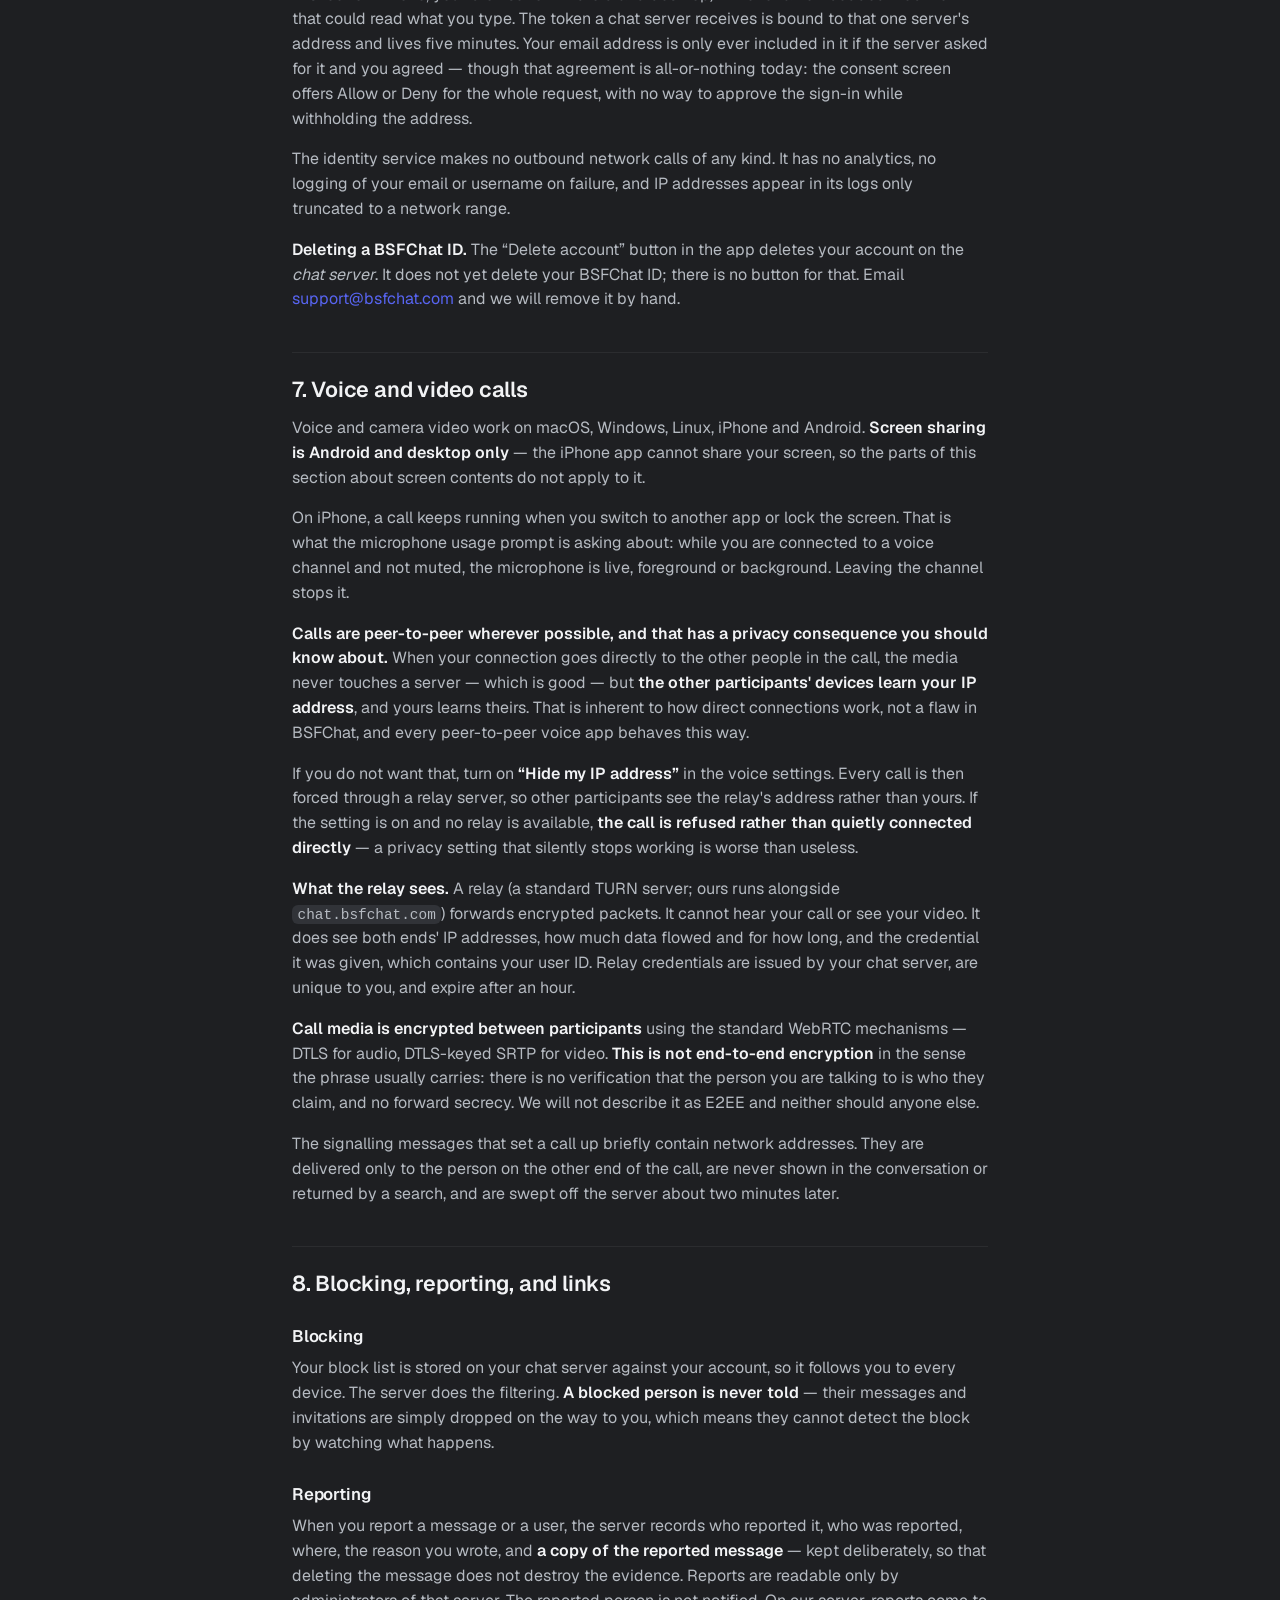
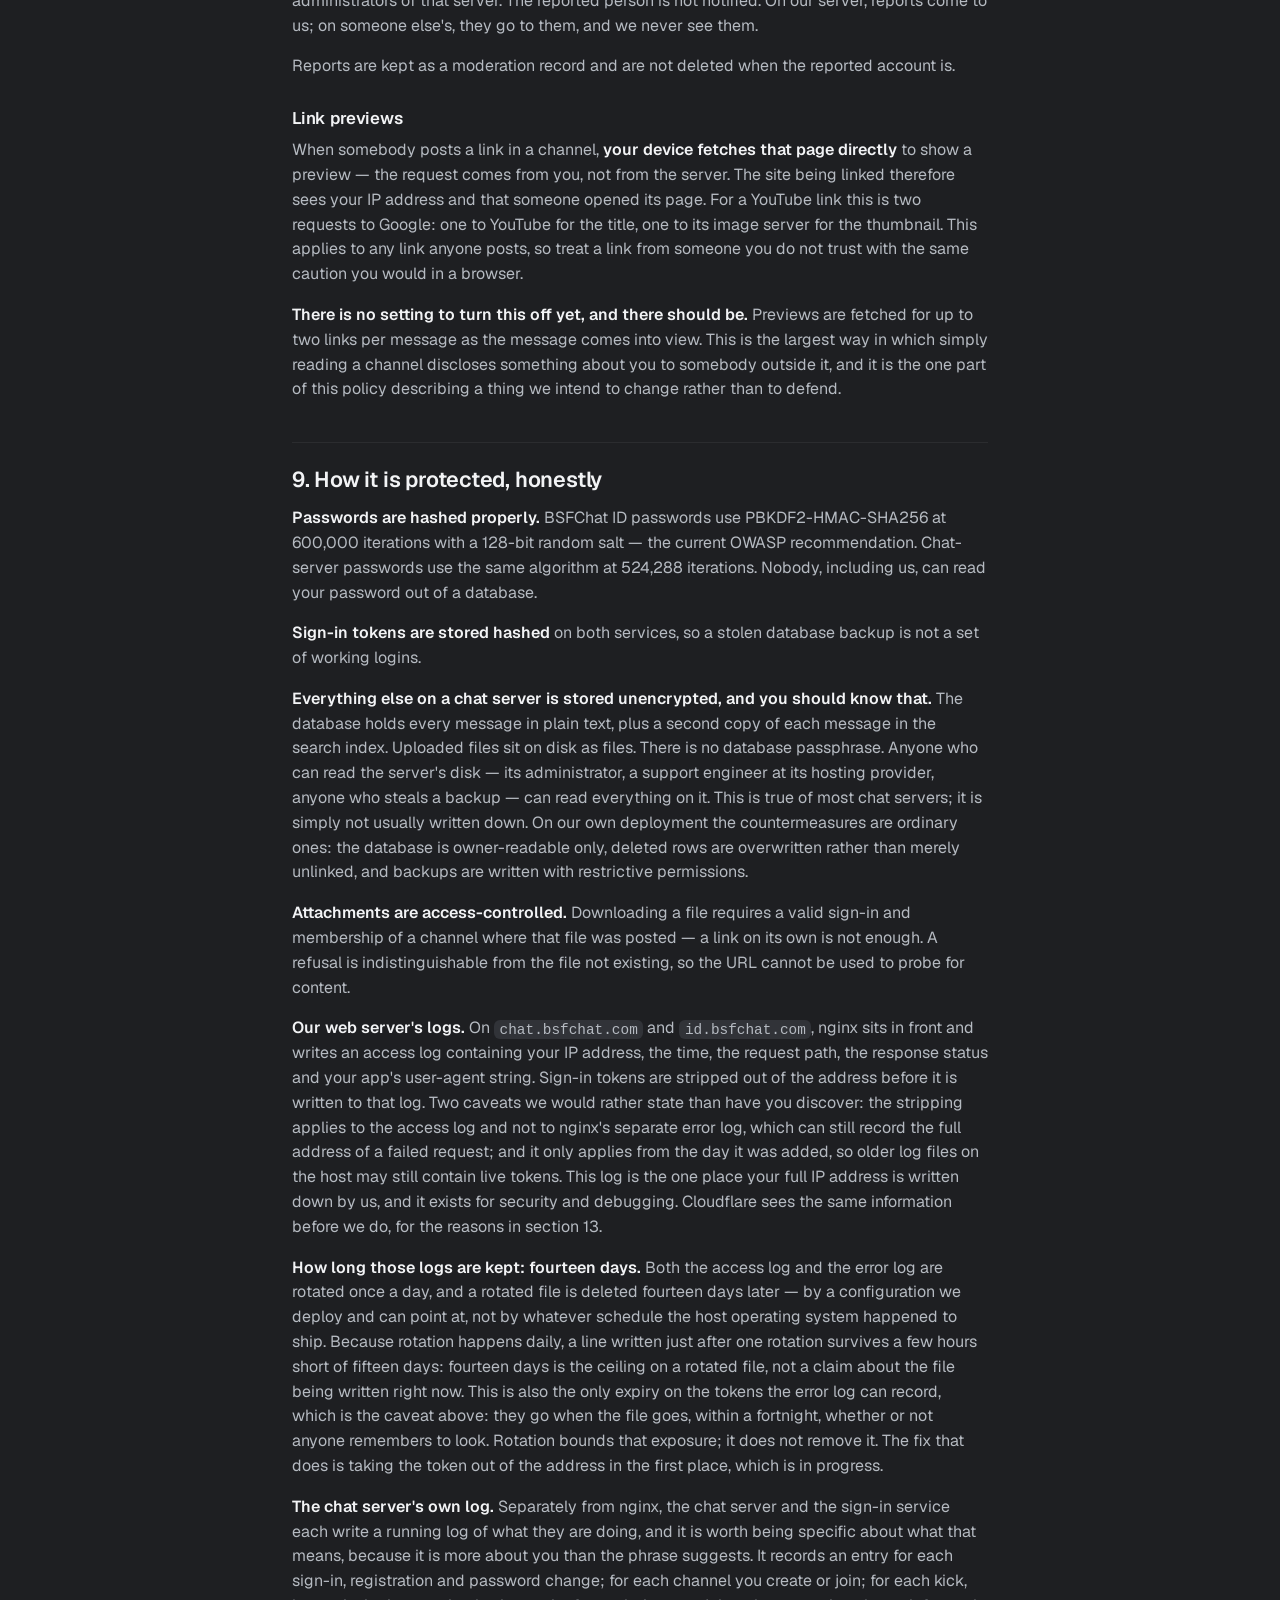
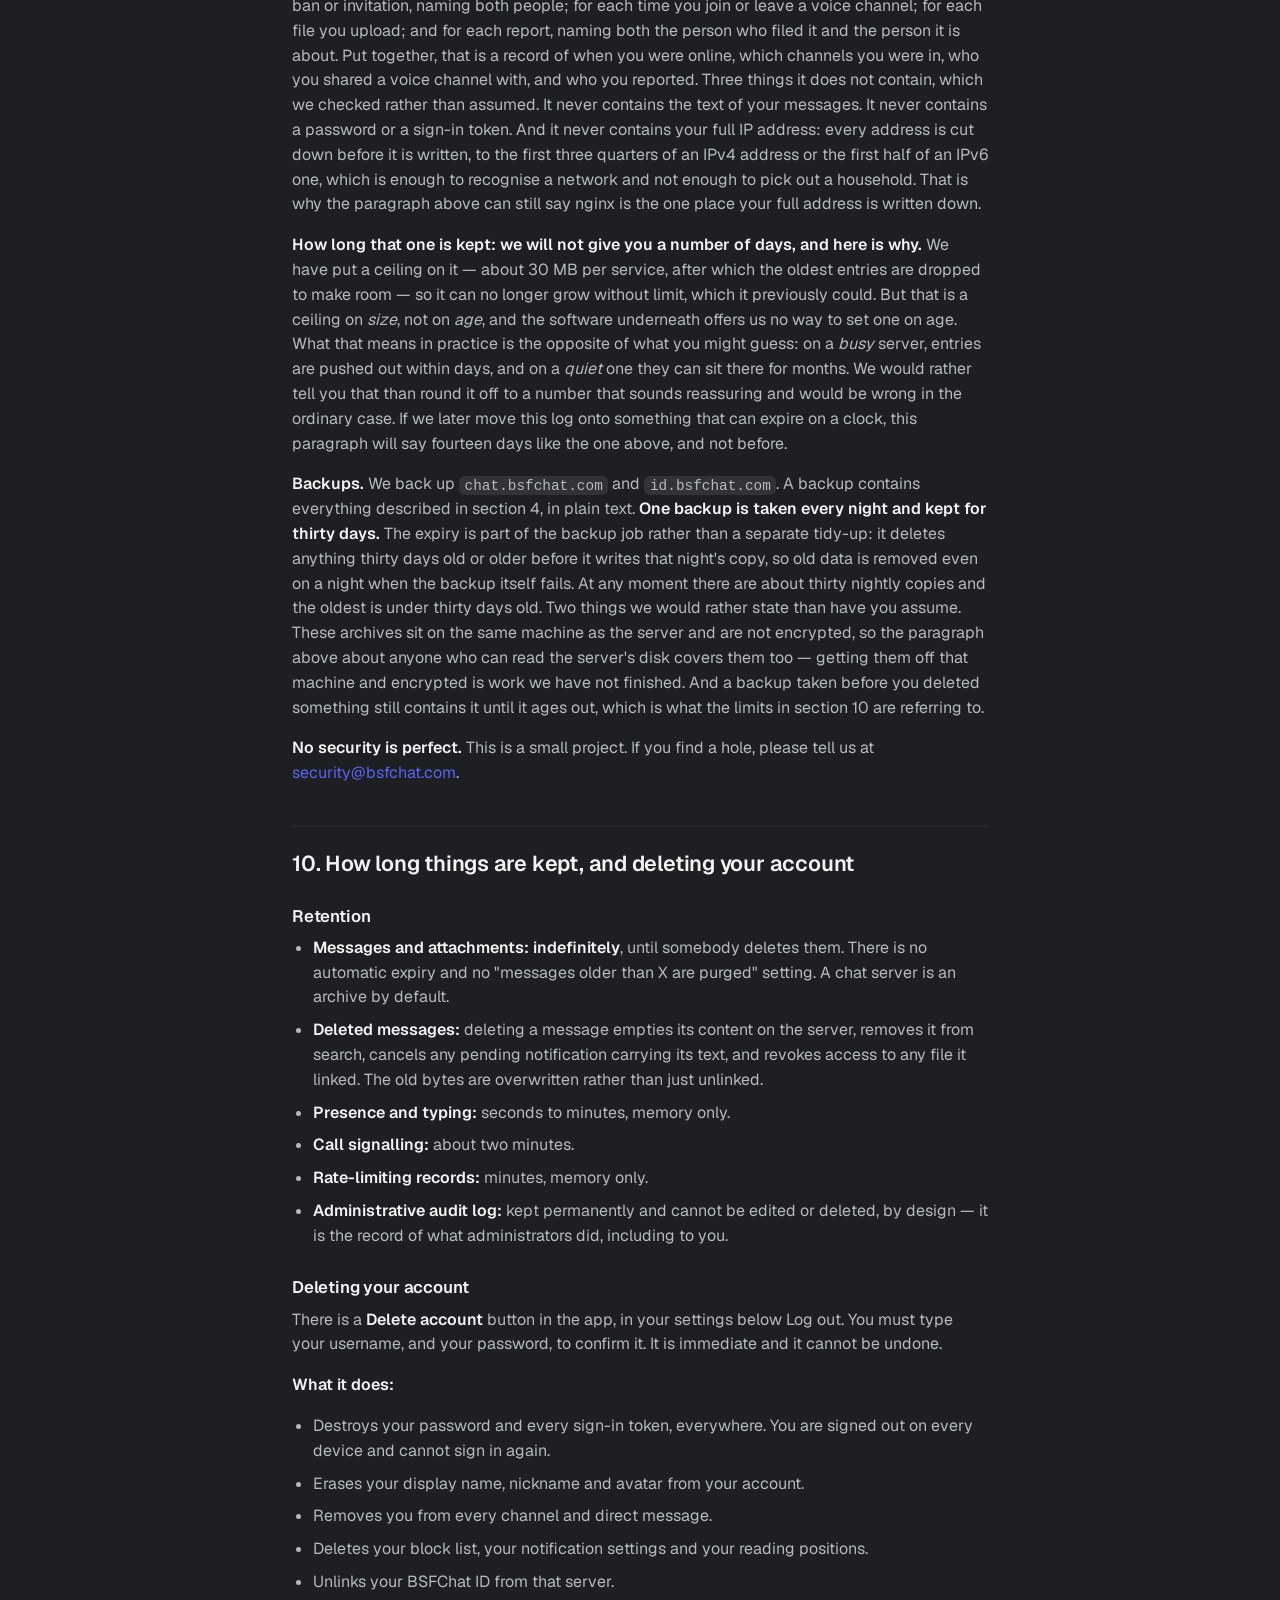
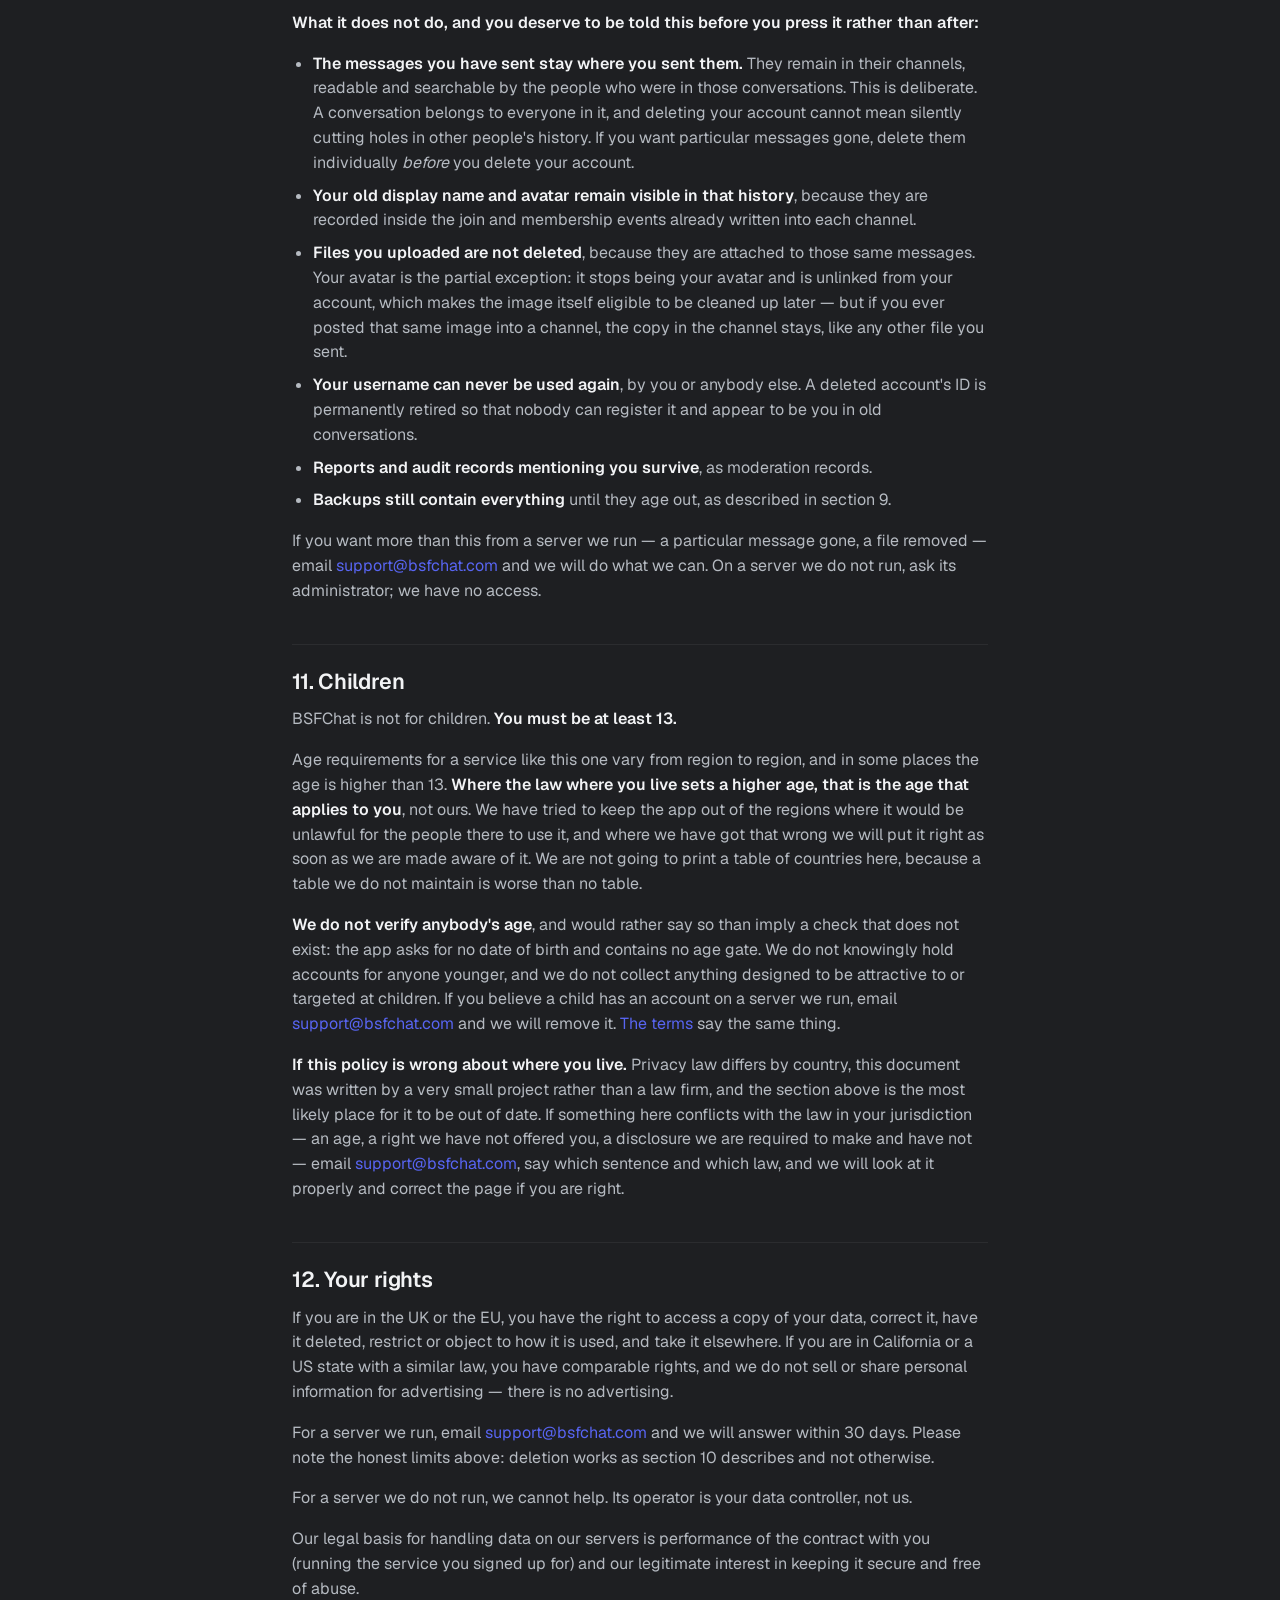
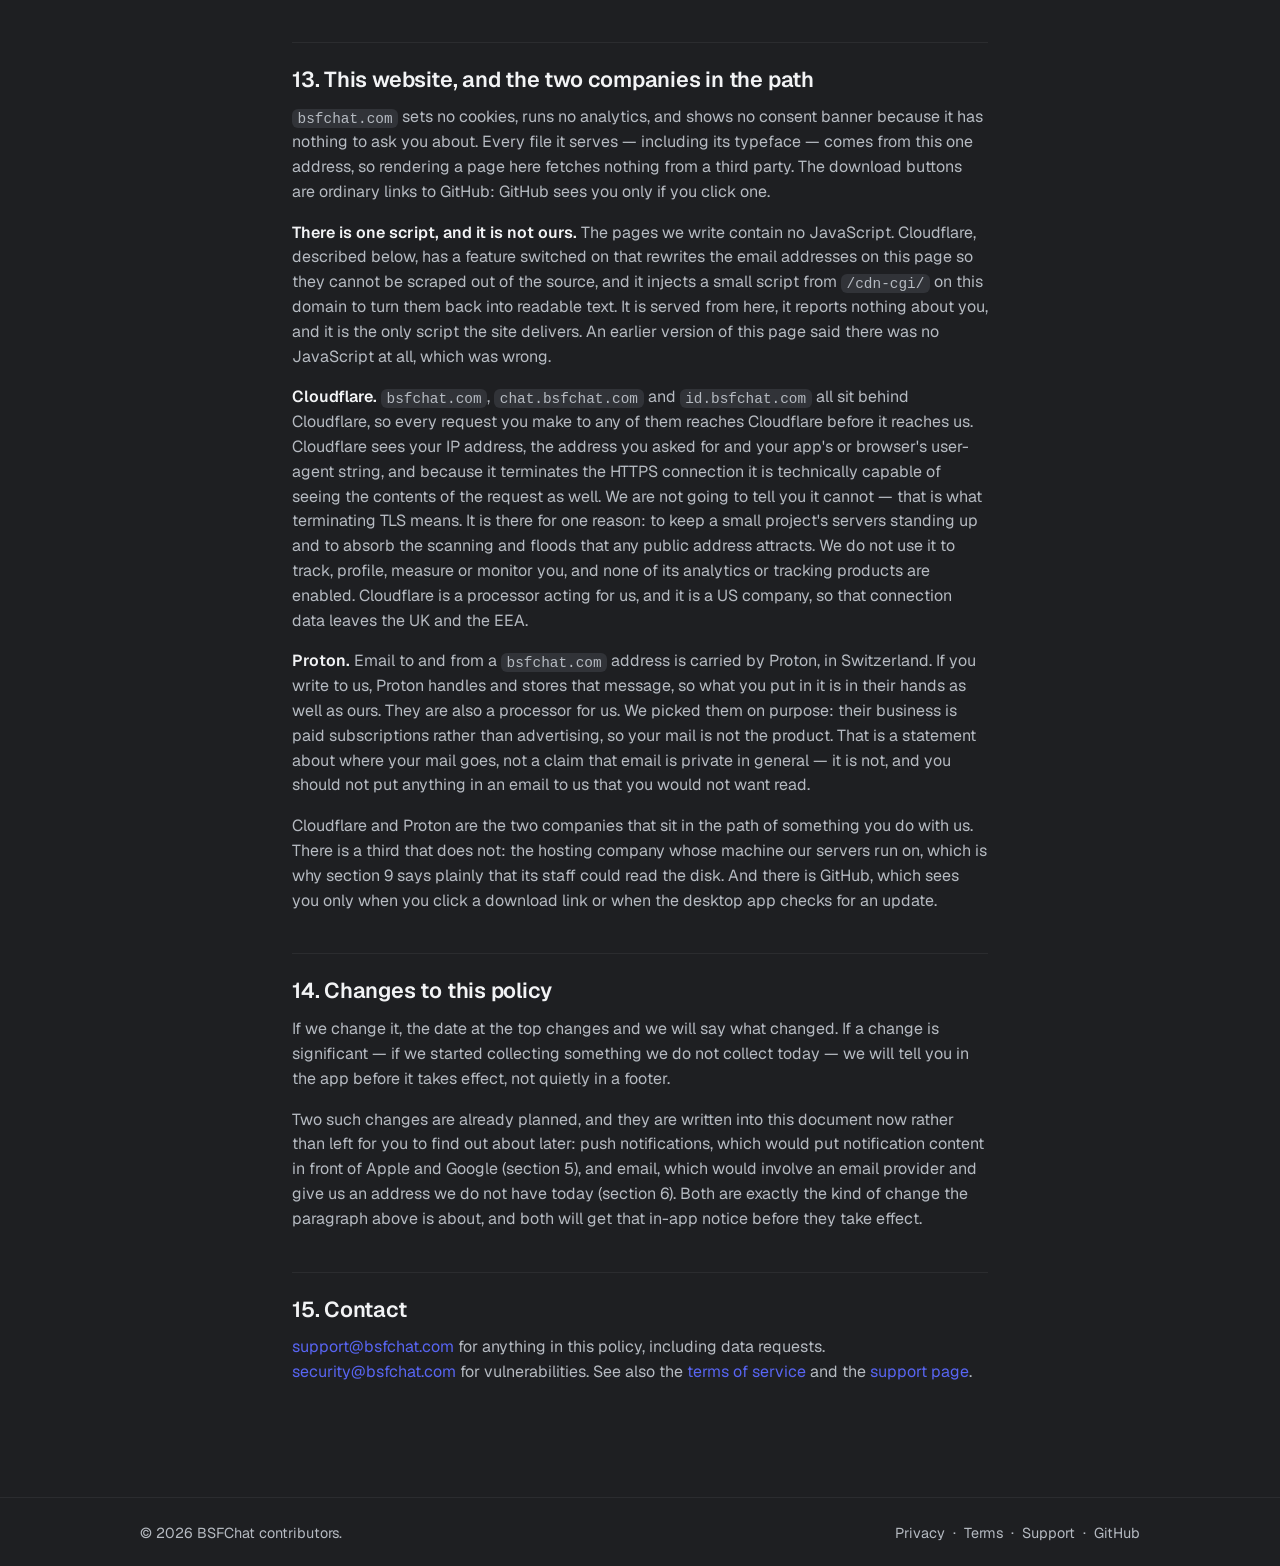
==== commit 16ceadc6: "privacy: cover the chat server's own log, and say why it has no period Answers the question owner no" ====
--- a/privacy/index.html
+++ b/privacy/index.html
@@ -137,16 +137,50 @@
      an oracle for whether an address has an account. The code notes this
      (identity AccountHandler.cpp, security audit L2). Not mentioned on the
      page; worth closing when email verification lands.
- 18. CONTAINER LOGS ARE UNBOUNDED, and section 9's fourteen days does not cover
-     them. deploy/docker-compose.yml sets no `logging` options, so Docker's
-     default json-file driver keeps the chat server's and identity service's own
-     output under /var/lib/docker/containers/ with no size and no age limit
-     unless /etc/docker/daemon.json sets one. Section 9's retention sentence is
-     scoped to nginx's access and error logs, which is accurate and was written
-     that way deliberately — but it is a third log nobody had bounded. Decide
-     what those lines actually contain (user IDs? addresses?), then either bound
-     them and widen the sentence, or say here why they do not need it. Do not
-     widen the sentence first.
+ 18. CONTAINER LOGS: bounded 2026-09-28, and section 9 now covers them — but
+     WITHOUT a number of days, and that is the whole point of this note.
+     deploy/docker-compose.yml now sets a `logging:` block per service
+     (json-file, max-size x max-file = 30 MB each). Before it, Docker's default
+     driver kept the chat server's and identity service's own output under
+     /var/lib/docker/containers/ with no size and no age limit.
+     WHAT THE LINES CONTAIN, since this note asked and the answer decided the
+     wording: account identifiers throughout — every login, registration,
+     password change, room create and join, kick, ban, invite, voice join and
+     leave, media upload, and both parties to every report — plus room ids,
+     usernames on identity account creation, the OIDC subject, and nicknames as
+     user-authored free text. Both services log at `info` and THE LEVEL IS NOT
+     CONFIGURABLE: init_logger("info") is a literal in each main.cpp, no config
+     key, no flag. So this is a per-account timeline of when somebody was
+     online and who they were with, which is why section 9 now describes it
+     instead of leaving it out.
+     What is NOT in them, each checked rather than assumed: no message content;
+     no tokens, secrets or password hashes; and NO FULL IP ADDRESSES — every
+     address goes through a redactor that truncates IPv4 to /24 and IPv6 to
+     /64 first. That last one is what lets section 9 keep saying the nginx log
+     is the one place a full address is written down. If anyone ever removes
+     that redactor, that sentence becomes false.
+     WHY NO PERIOD IS CLAIMED, and do not "tidy this up" by adding one. Docker's
+     json-file driver takes max-size, max-file and compress and NOTHING ELSE —
+     max-age and max-file-age are rejected by the daemon as unknown options.
+     A size cap is not a retention period: a busy server drops lines within
+     days, and a quiet one keeps them for months. A small instance is the quiet
+     case, so a "fourteen days" here would be false in exactly the normal
+     situation. Same shape as the notifempty trap in logrotate/nginx — the
+     mechanism retains most on the deployments producing least.
+     TO CLAIM FOURTEEN DAYS you must first switch the driver to journald and set
+     MaxRetentionSec=14d via a drop-in on the host; the exact steps are in
+     deploy/README.md, "Container logs". Do that, and section 9's container-log
+     paragraph can say fourteen days alongside the nginx one. Until then it says
+     what is true, which is a size.
+     STILL OPEN, and not fixed by any of the above: coturn writes nothing to
+     stdout, so none of this reaches it. It falls back to
+     /var/tmp/turn_<pid>_<date>.log INSIDE the container, which nothing rotates
+     and no backup captures, cleared only when the container is recreated. At
+     the configured verbosity it holds startup lines and the server's own
+     addresses — no client addresses, no usernames, no session lines. Adding
+     `verbose` to turnserver.conf would create an unbounded in-container record
+     of which addresses called which, and would make section 9's full-address
+     sentence wrong. Don't.
 
   DO NOT SOFTEN THESE. They are true, they are unusual to admit, and a policy
   that contradicts the code is worse than no policy:
@@ -731,6 +765,43 @@
             that exposure; it does not remove it. The fix that does is taking
             the token out of the address in the first place, which is in
             progress.
+          </p>
+          <p>
+            <strong>The chat server's own log.</strong> Separately from nginx,
+            the chat server and the sign-in service each write a running log of
+            what they are doing, and it is worth being specific about what that
+            means, because it is more about you than the phrase suggests. It
+            records an entry for each sign-in, registration and password change;
+            for each channel you create or join; for each kick, ban or
+            invitation, naming both people; for each time you join or leave a
+            voice channel; for each file you upload; and for each report, naming
+            both the person who filed it and the person it is about. Put
+            together, that is a record of when you were online, which channels
+            you were in, who you shared a voice channel with, and who you
+            reported.
+            Three things it does not contain, which we checked rather than
+            assumed. It never contains the text of your messages. It never
+            contains a password or a sign-in token. And it never contains your
+            full IP address: every address is cut down before it is written, to
+            the first three quarters of an IPv4 address or the first half of an
+            IPv6 one, which is enough to recognise a network and not enough to
+            pick out a household. That is why the paragraph above can still say
+            nginx is the one place your full address is written down.
+          </p>
+          <p>
+            <strong>How long that one is kept: we will not give you a number of
+            days, and here is why.</strong> We have put a ceiling on it &mdash;
+            about 30 MB per service, after which the oldest entries are dropped
+            to make room &mdash; so it can no longer grow without limit, which
+            it previously could. But that is a ceiling on <em>size</em>, not on
+            <em>age</em>, and the software underneath offers us no way to set
+            one on age. What that means in practice is the opposite of what you
+            might guess: on a <em>busy</em> server, entries are pushed out within
+            days, and on a <em>quiet</em> one they can sit there for months. We
+            would rather tell you that than round it off to a number that sounds
+            reassuring and would be wrong in the ordinary case. If we later move
+            this log onto something that can expire on a clock, this paragraph
+            will say fourteen days like the one above, and not before.
           </p>
           <p>
             <strong>Backups.</strong> We back up
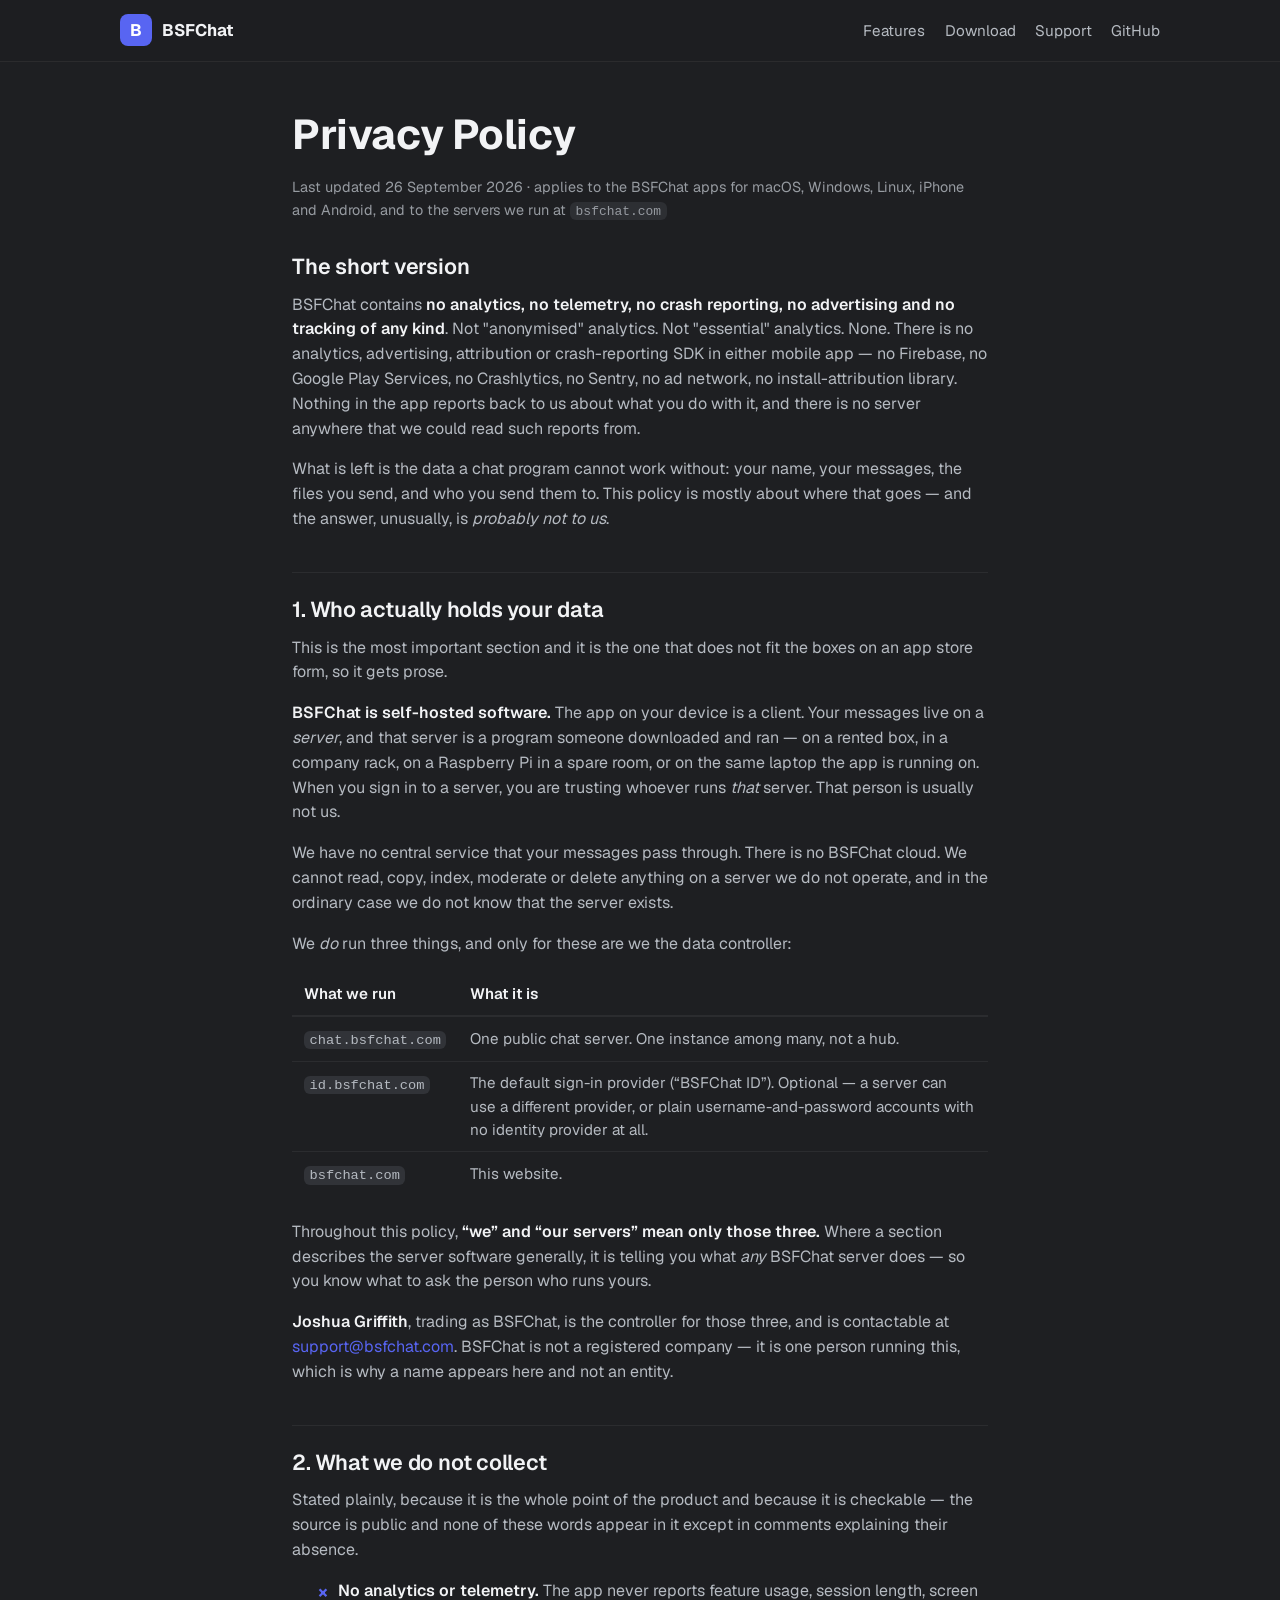
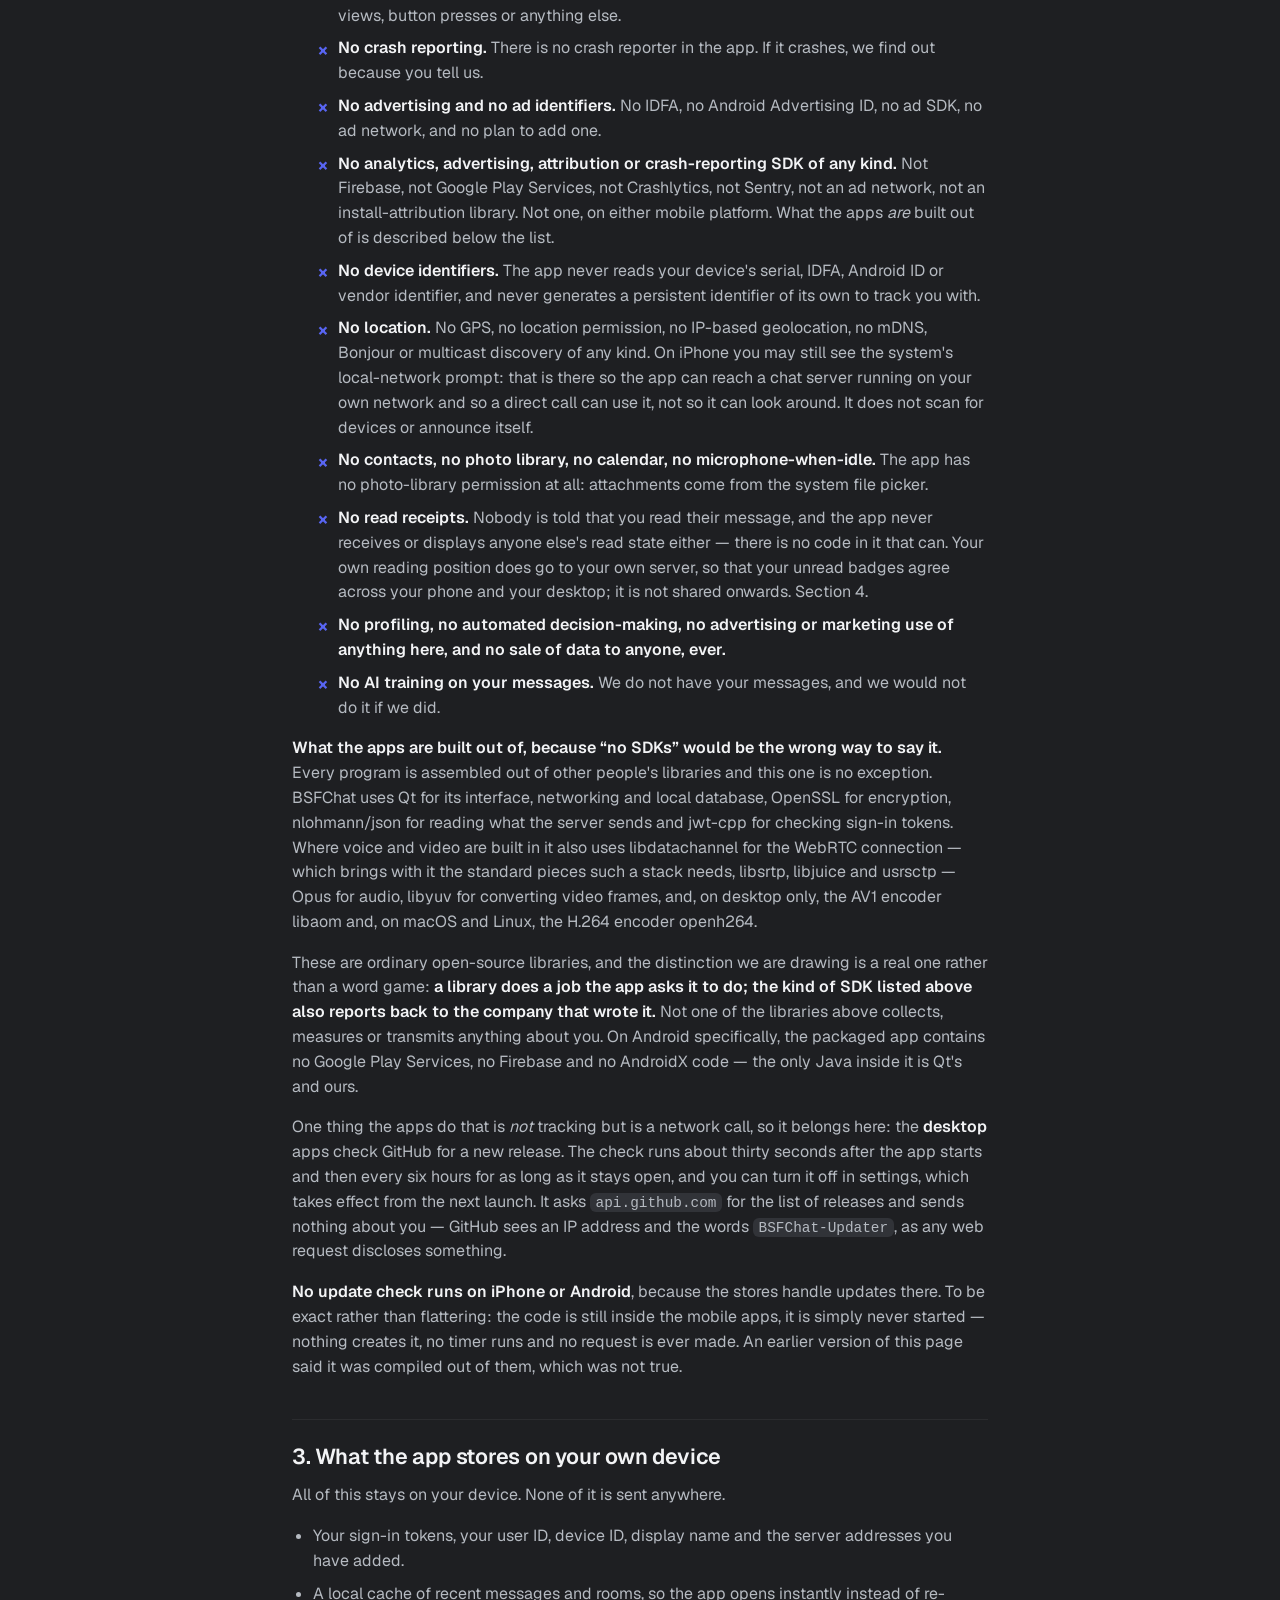
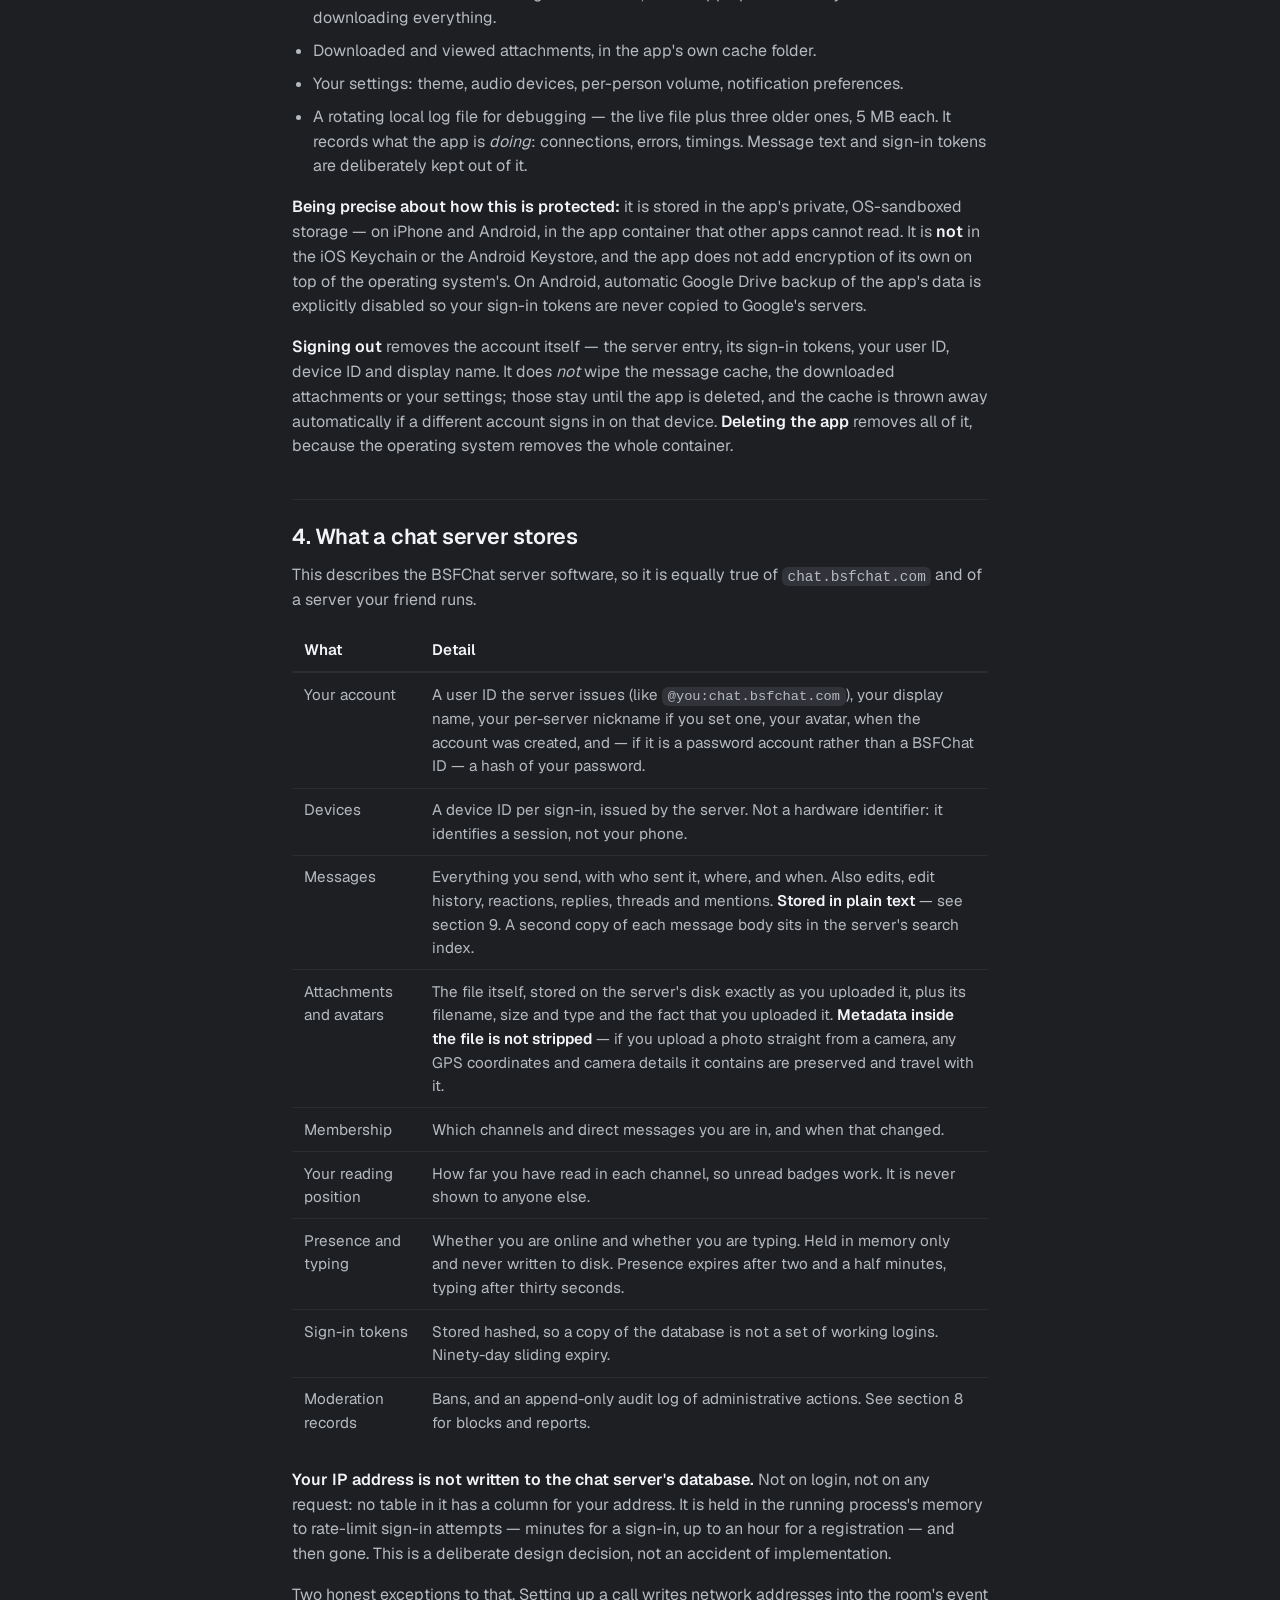
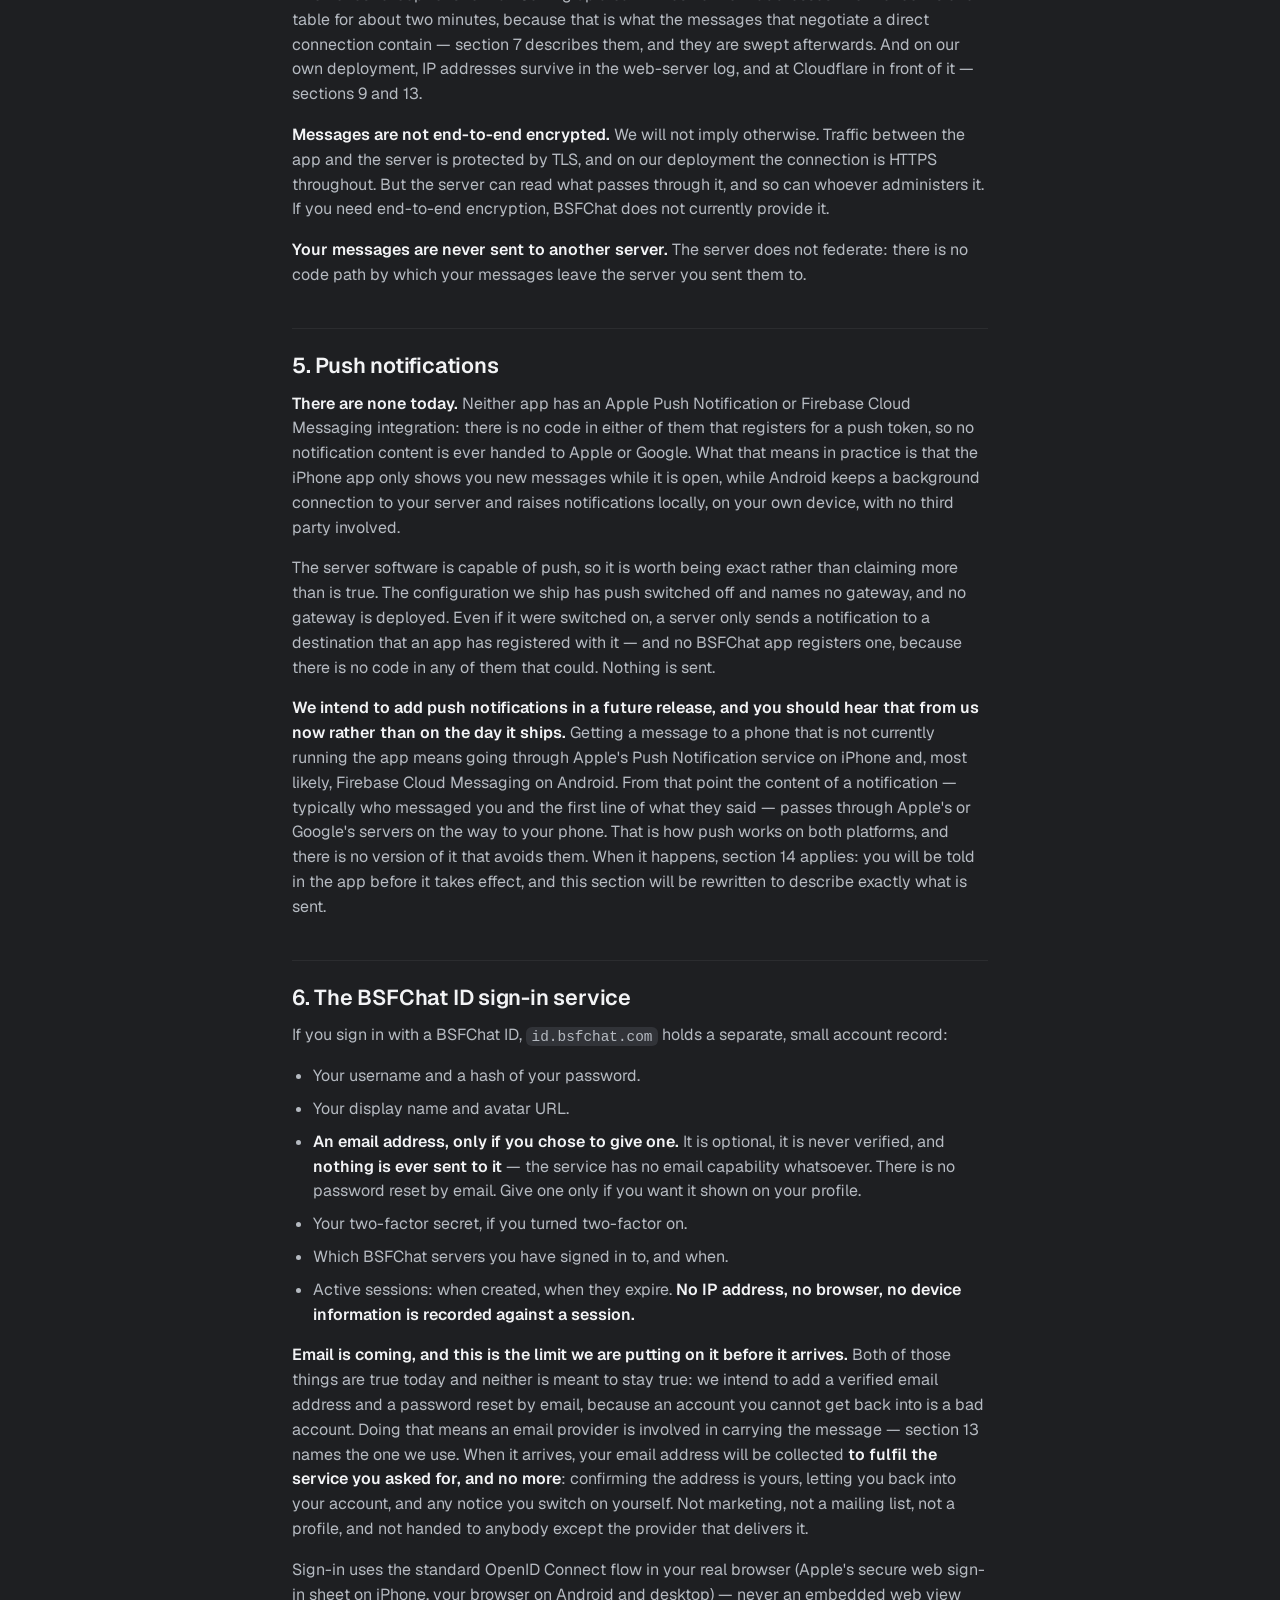
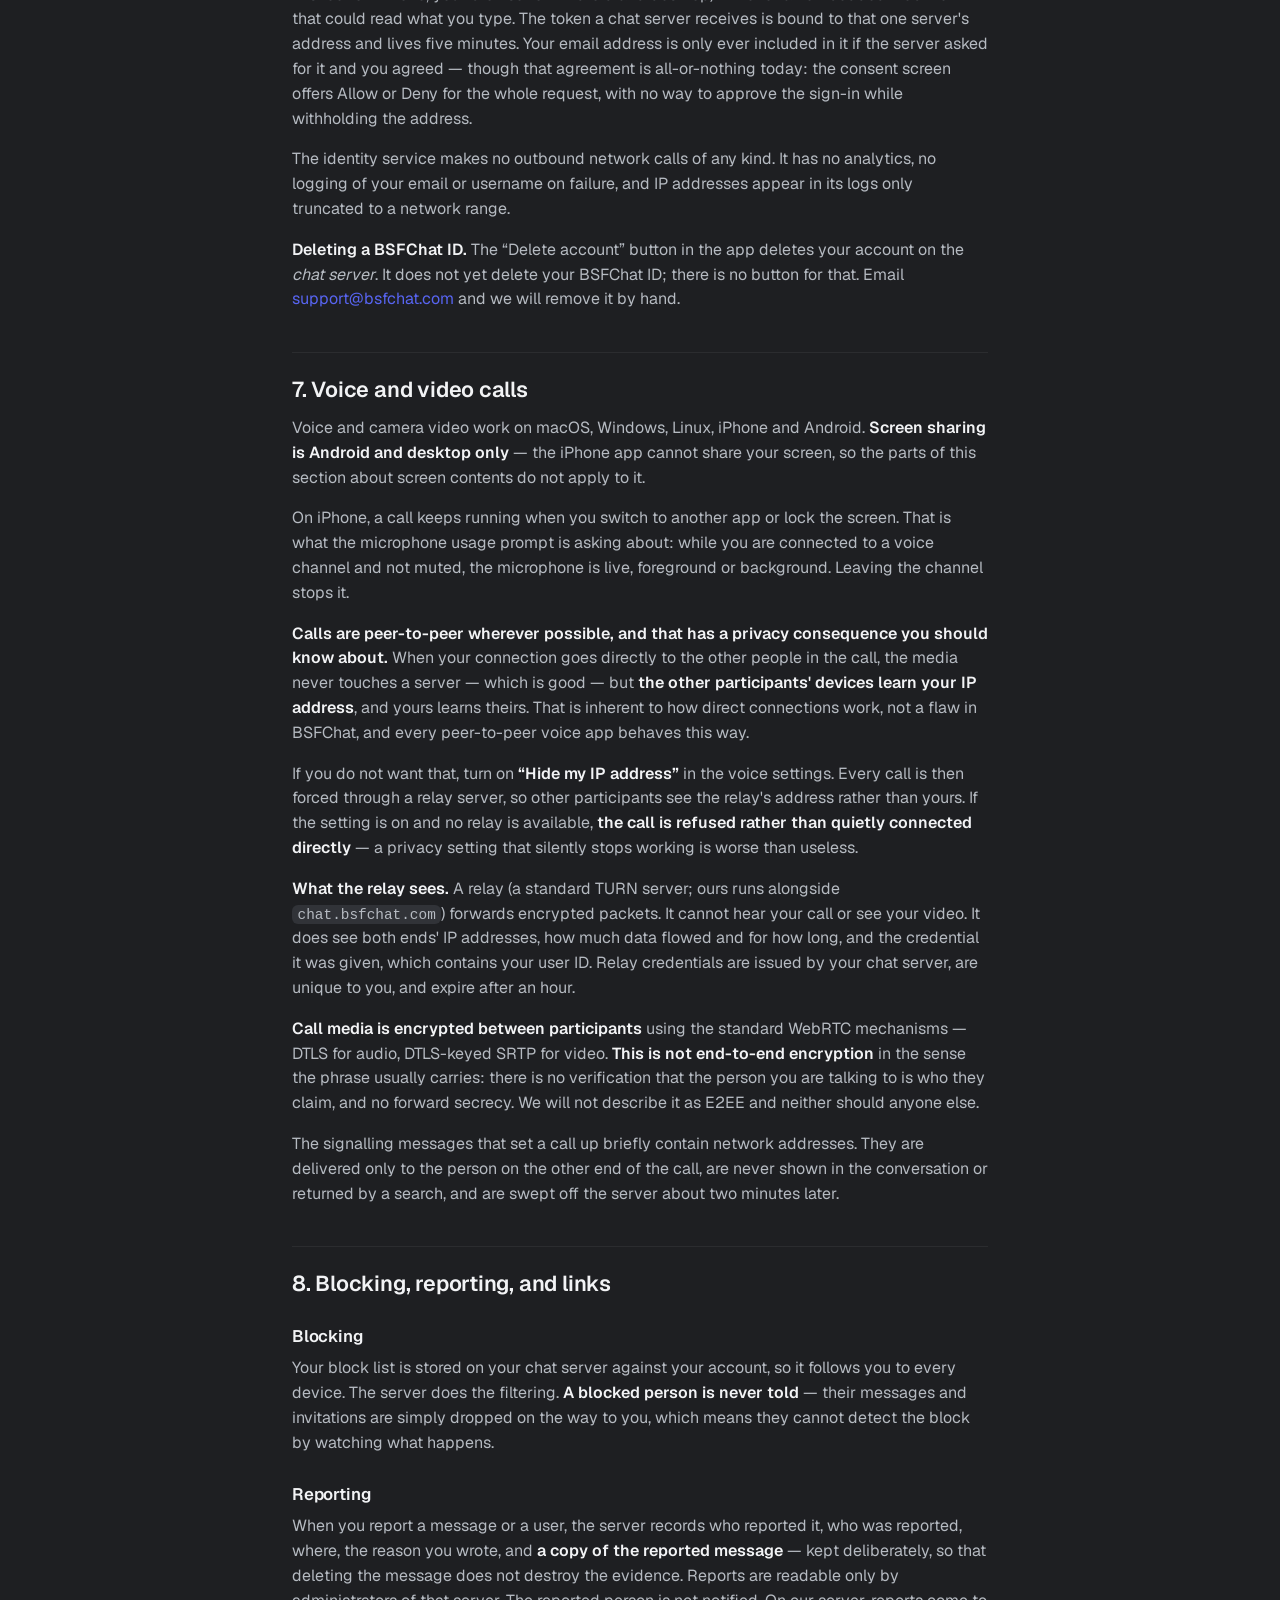
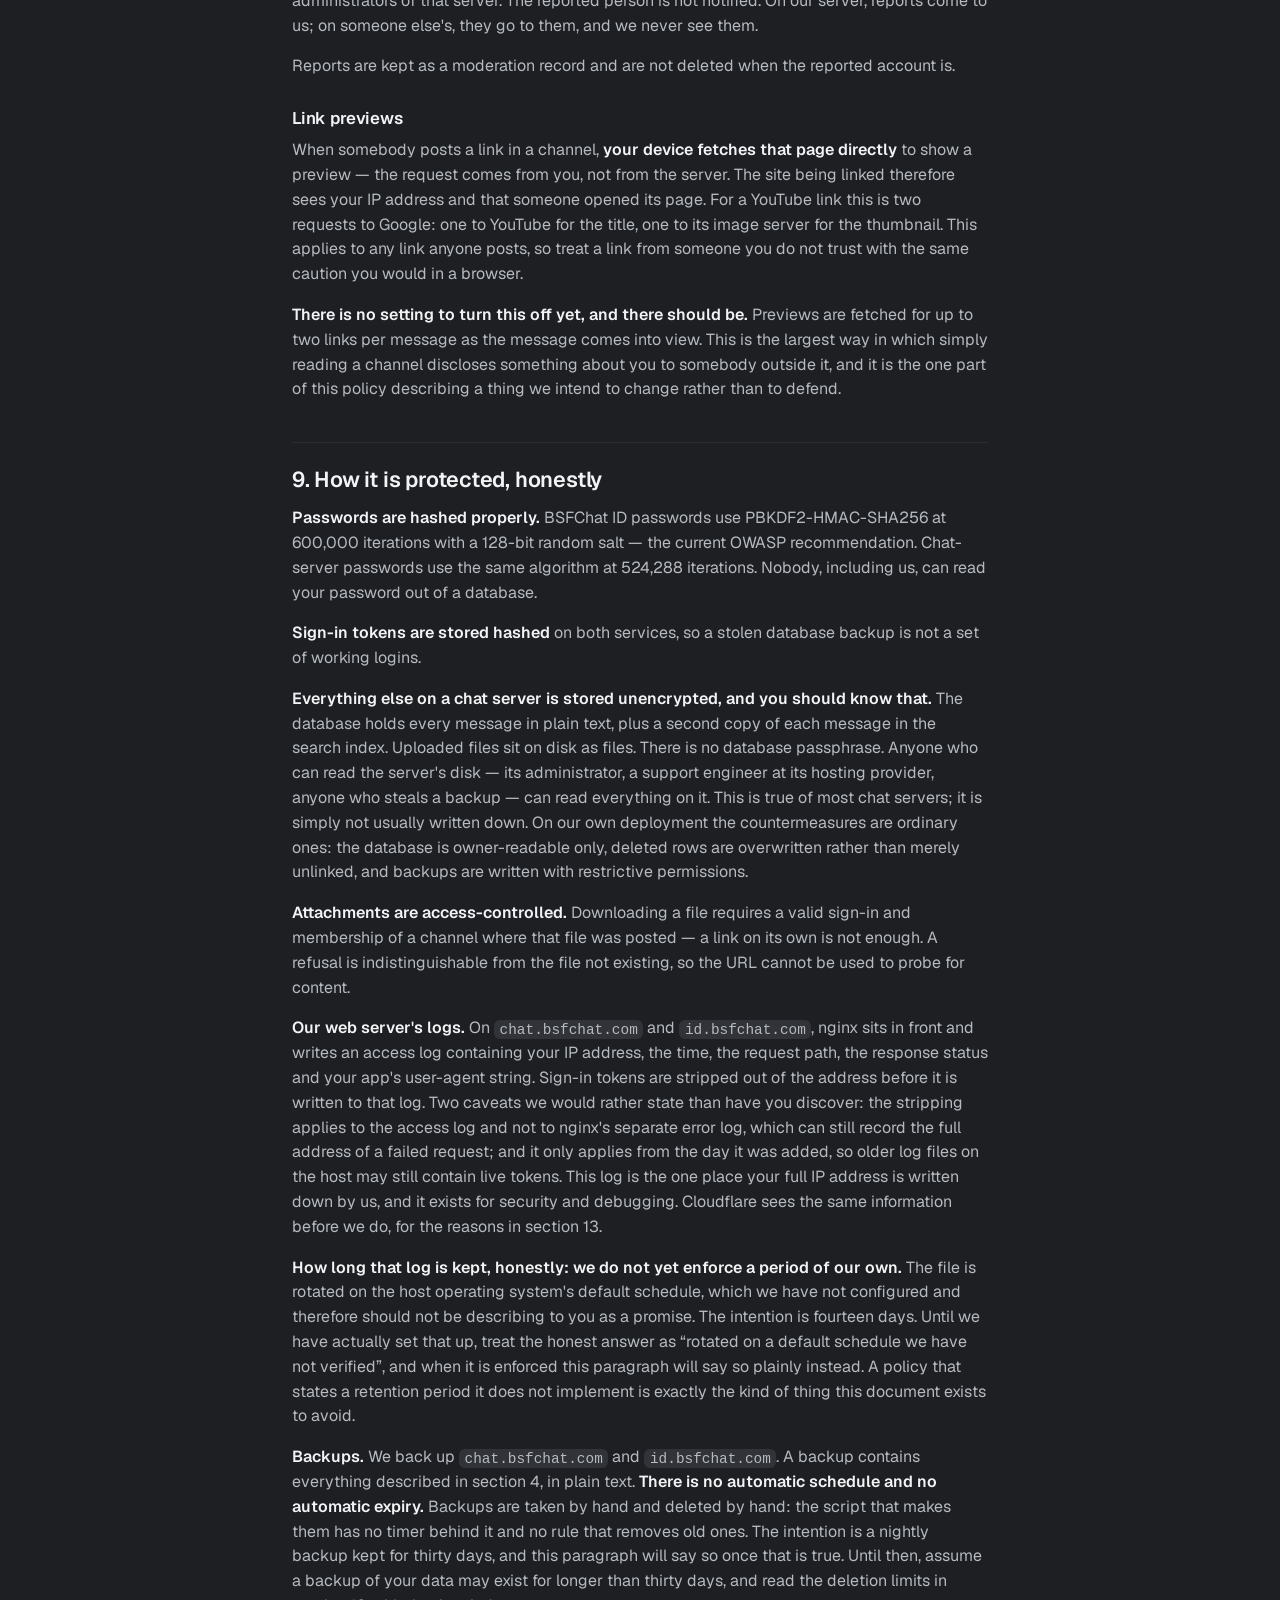
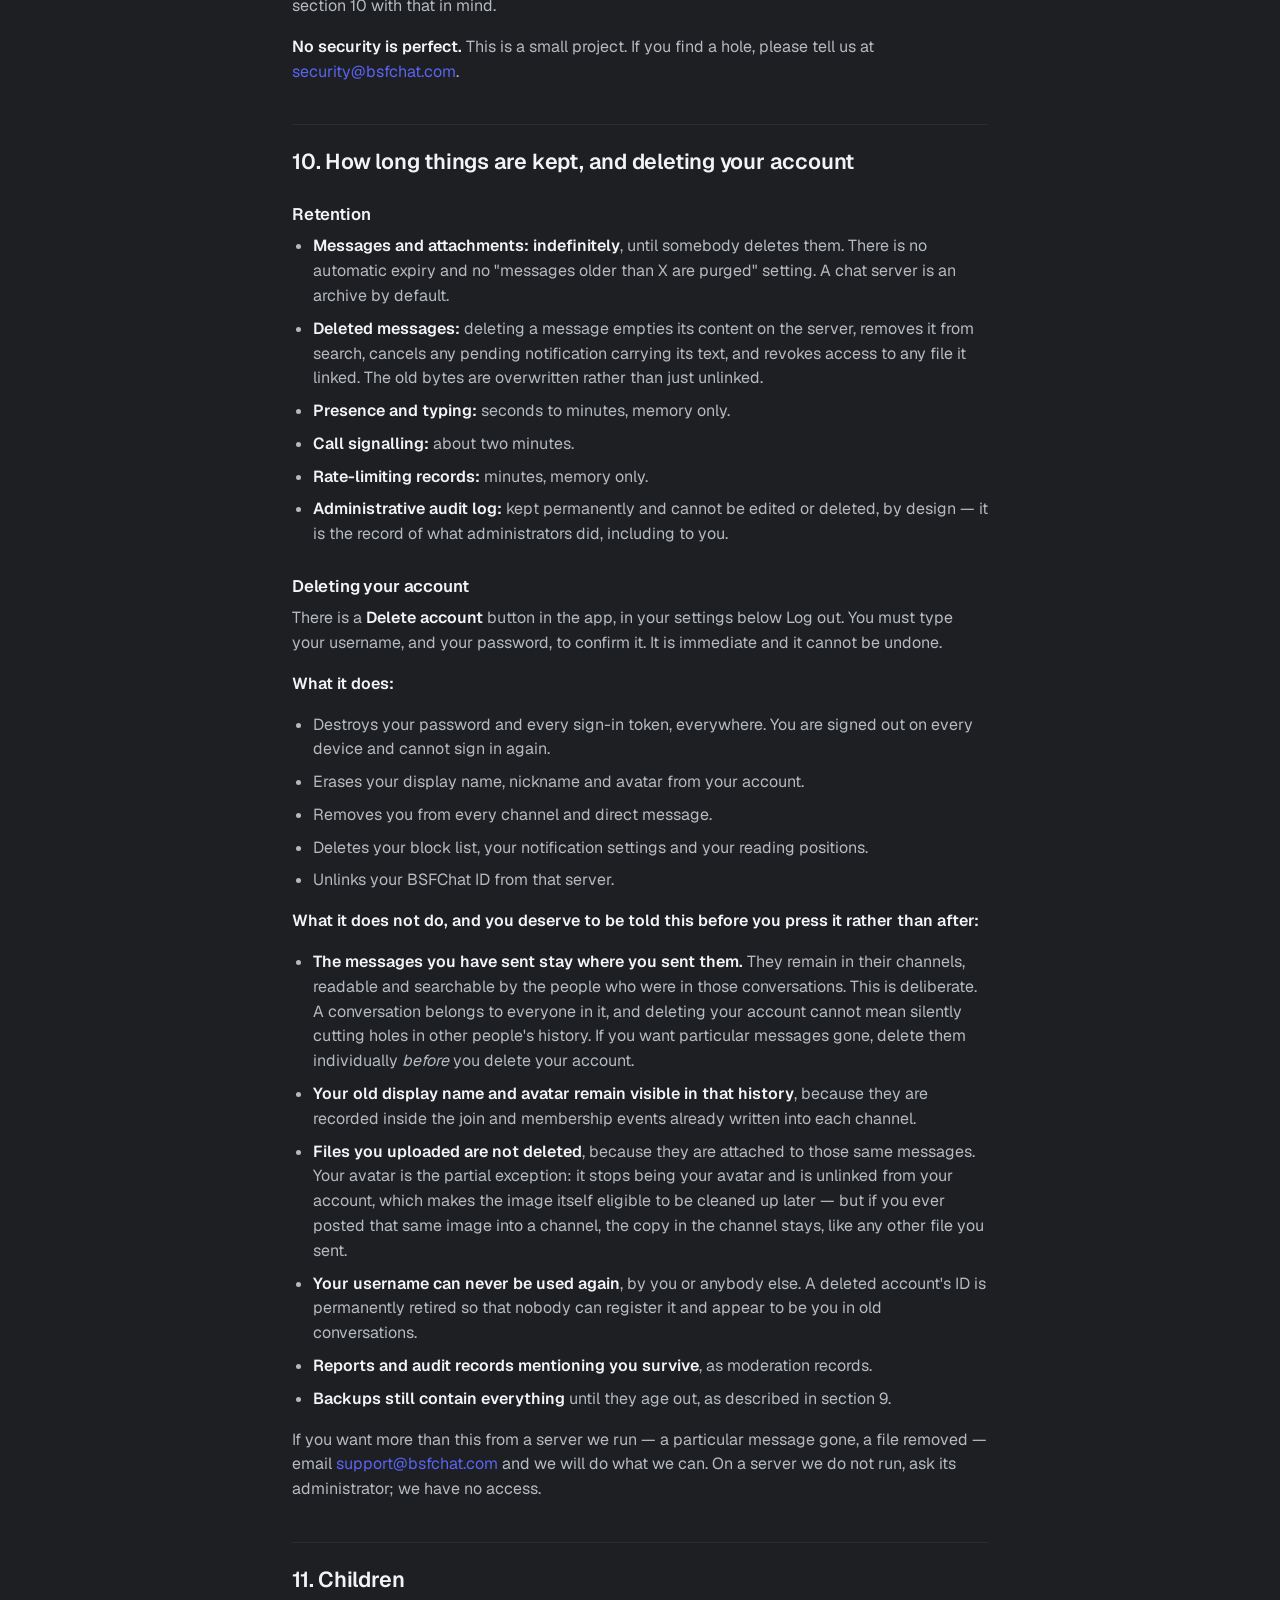
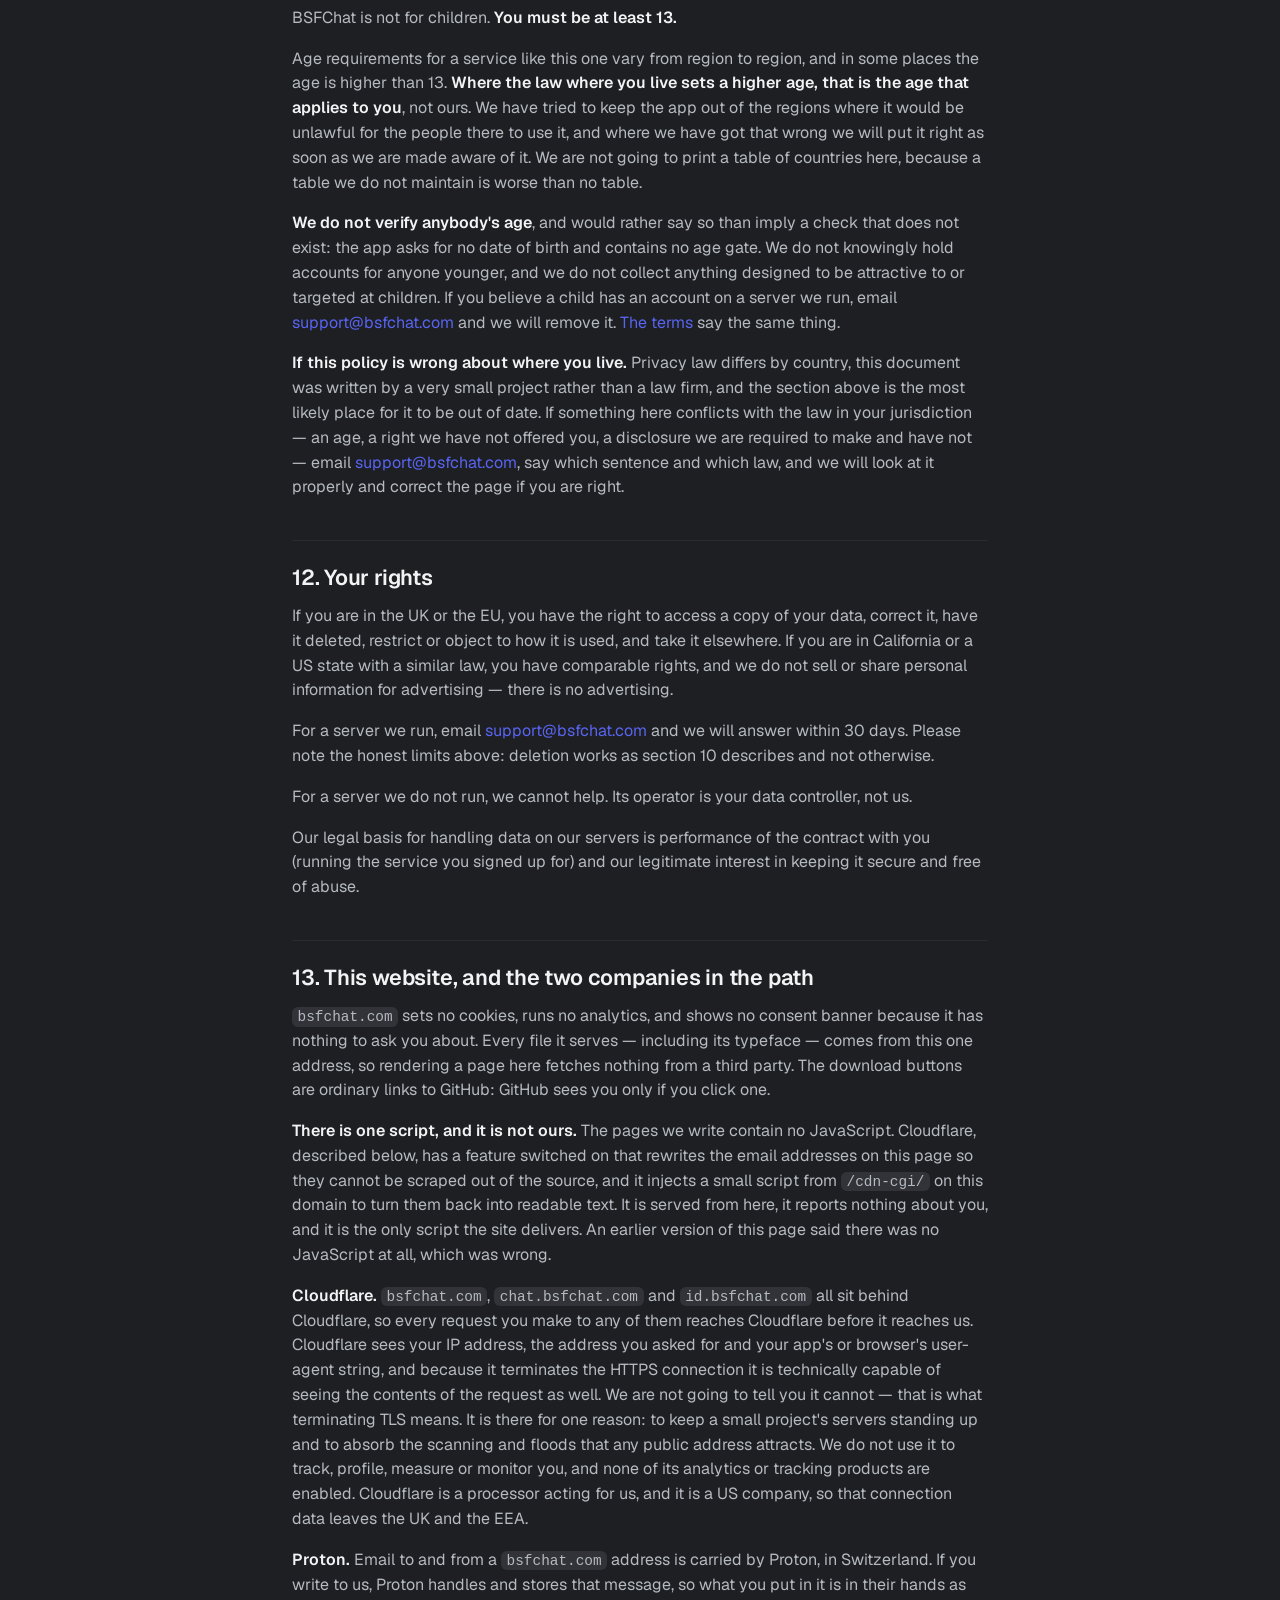
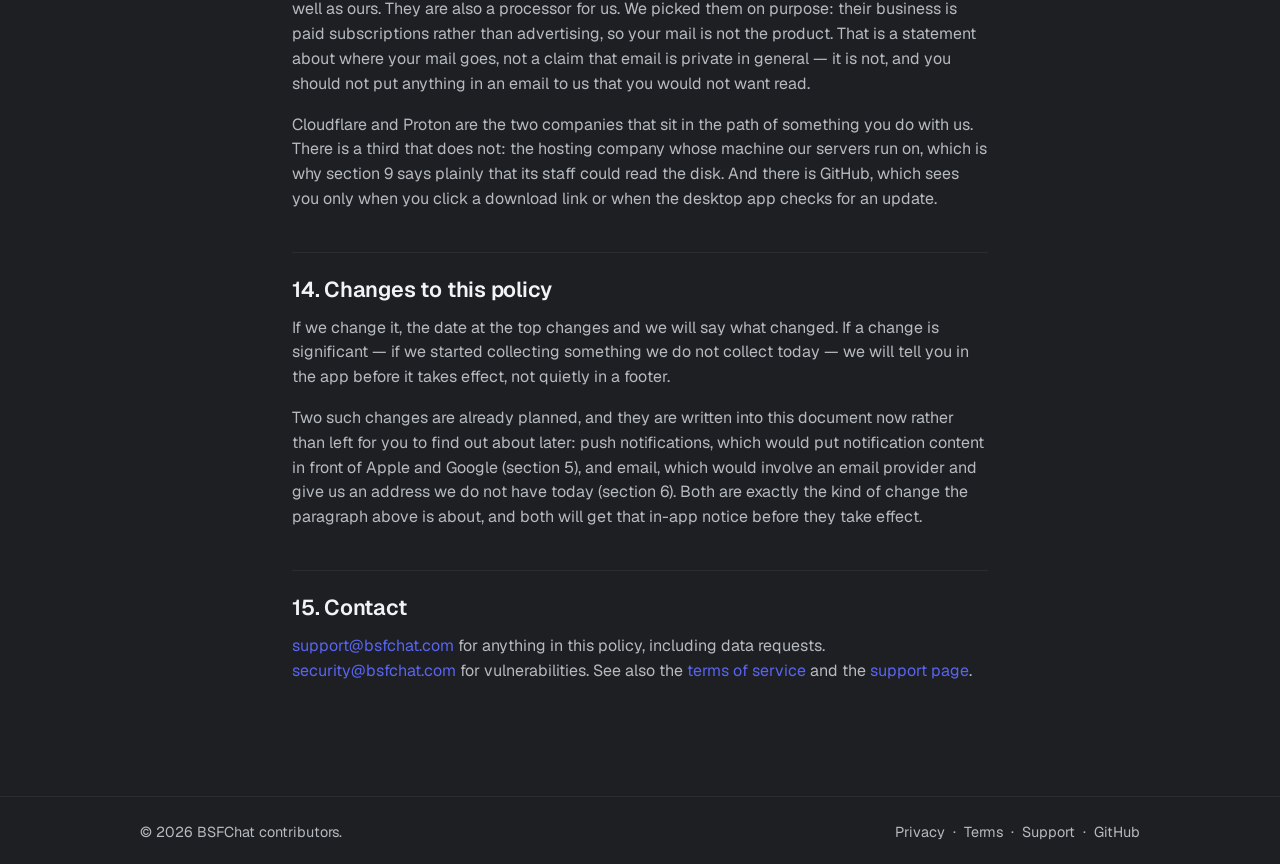
==== commit 0a8c1174: "site: move owner notes out of the served HTML The privacy, terms and support pages each opened with " ====
--- a/privacy/index.html
+++ b/privacy/index.html
@@ -1,194 +1,4 @@
 <!doctype html>
-<!--
-  OWNER NOTES — NOT RENDERED, BUT STILL PUBLIC (view-source, and .md files in
-  this repo are served: bsfchat.com/STORE-LISTING.md is fetchable). Nothing
-  secret here. These are the unresolved items from the visible "Owner: read
-  this before publishing" box that was removed on 26 September 2026 — it was
-  live to the public until then — plus what the same-day accuracy pass turned
-  up. Delete each line as it stops being true.
-
-  BLOCKS PUBLICATION
-  1. RESOLVED 2026-09-26. The data controller (section 1) is now named:
-     Joshua Griffith, trading as BSFChat. No company was registered; the
-     owner chose to be named rather than incorporate, having decided his
-     name may be public but his address and phone number may not. The terms
-     name the same party.
-     No address for service is published, and that is deliberate. GDPR
-     requires the controller's identity and CONTACT DETAILS, not
-     specifically a postal address, and support@bsfchat.com is that route.
-     WATCH THIS IF ANYTHING IS EVER CHARGED FOR. Monetising changes it in
-     both stores at once: Google Play publishes a personal developer's FULL
-     address once they monetise (until then, only the country), and Apple
-     would treat the account as a DSA trader, publishing address and phone.
-     That is the point to register a company and put an agent's registered
-     office in front of both — not before.
-  2. RESOLVED 2026-09-26 — both mailboxes now exist and are active in
-     Proton (MX, SPF, three DKIM selectors and DMARC p=quarantine all
-     verified). Left below for the record. This policy
-     cites support@ in sections 1, 6, 10, 11, 12 and 15 as the route for
-     data-subject requests, account deletion, child-safety reports and
-     everything else, and security@ in sections 9 and 15. Both app stores will
-     email the support address. The domain's MX records point at Proton so it
-     can receive mail; whether these two mailboxes exist cannot be checked
-     from outside and was not assumed.
-
-  PROMISES THE CODE DOES NOT KEEP — the policy no longer states these as fact.
-  Tighten it back up once they are real.
-  3. RESOLVED 2026-09-28, and section 9 states fourteen days plainly again.
-     NGINX LOG RETENTION is now enforced by a config we ship rather than by
-     the distribution's default: deploy/logrotate/nginx, installed AS
-     /etc/logrotate.d/nginx (replacing the packaged file — installed beside it
-     the duplicate entry is skipped and the whole logrotate run exits 1), daily
-     with `rotate 14` and `maxage 14`, and the glob covers error.log as well as
-     access.log, which is the one that can hold live tokens.
-     Deliberately NO `notifempty`, and this is the bit not to "tidy up" later:
-     logrotate skips an empty log, and skipping it skips the pruning step, so
-     `maxage` never runs for it. A healthy error log is usually empty, so
-     `notifempty` would have left token-bearing archives on disk forever while
-     everything looked fine. Verified against logrotate 3.21 and 3.22.
-     The page says "a few hours short of fifteen days" on purpose: rotation is
-     daily, so 14 days is the ceiling on a ROTATED file. Do not round that off.
-  4. RESOLVED 2026-09-28, and section 9 states thirty days plainly again, so
-     section 10's deletion limits now lean on something real.
-     BACKUPS have a schedule and an expiry: deploy/systemd/bsfchat-backup.timer
-     nightly at 04:15 with Persistent=true, and deploy/backup.sh
-     --prune-older-than 30. The unit runs the prune BEFORE the backup, so the
-     expiry is not conditional on the backup succeeding — which is why the page
-     can say old data goes even on a night the backup fails. Say it that way or
-     not at all. The README cron suggestion, whose 14-day sweep never matched
-     the 30 days this page claimed, is gone.
-     NOTE THE RISK THIS CREATED, because it is a new one: thirty plaintext
-     copies of everything now accumulate on the same host. Directory 0700,
-     archives 0600, and the job refuses to run at all if the destination is
-     group- or world-readable. That bounds it. Encrypting the archives to a key
-     that is NOT on that host, and getting them off it, is still open — which
-     is why section 9 says so instead of implying a backup is safe because it
-     expires.
-  5. IDENTITY-ACCOUNT DELETION (section 6) has no code path at all — it is a
-     manual edit of the SQLite file. The page still promises to do it by hand
-     on request. That is honest, but it is you, by hand, forever.
-  6. SECTION 12 promises an answer to data requests within 30 days. That is a
-     commitment, and it depends on item 2 existing first.
-
-  FIXED IN THIS PASS — what was wrong before, in case it comes back
-  7. "No third-party SDKs at all" (section 2) was false: the apps link Qt,
-     OpenSSL, nlohmann/json, jwt-cpp and, for voice, libdatachannel, Opus and
-     libyuv, plus libaom and openh264 on desktop. The true claim is narrower
-     and stronger and is now stated: no analytics, advertising, attribution or
-     crash-reporting SDK. Verified from client/cmake/Dependencies.cmake and
-     client/CMakeLists.txt. The built APK's classes.dex contains no androidx,
-     no Play Services and no Firebase at all, so the page says so.
-  8. "Compiled out of the iPhone and Android apps entirely" (section 2) was
-     false. src/core/Updater.cpp is compiled and linked on every platform;
-     main.cpp only refuses to construct it under
-     #if !defined(Q_OS_ANDROID) && !defined(Q_OS_IOS). No check runs on
-     mobile, which is what the page now says.
-  9. "At most once every six hours" was wrong: there is no persisted throttle.
-     It is one check ~30s after each launch plus every 6 hours while running,
-     and the settings toggle is only read at startup.
- 10. "Hosted on GitHub Pages, so GitHub operates the web server" (section 13)
-     was false. bsfchat.com, chat. and id. are all Cloudflare-proxied; the
-     origin is not GitHub Pages — same bytes, different ETag and
-     Last-Modified, and none of the GitHub Pages response headers. Cloudflare
-     and Proton are now documented as processors.
- 11. "Runs no JavaScript at all" (section 13) was false. Cloudflare's Email
-     Address Obfuscation (Scrape Shield in the dashboard) is ON: it rewrites
-     every mailto: on this page and injects
-     /cdn-cgi/scripts/.../email-decode.min.js. There is no script in this
-     repo to remove, so the claim had to change instead. Turning the feature
-     off removes the script and restores plain working mailto: links, at the
-     cost of the addresses being scrapeable — your call, but if you change it,
-     section 13 must change with it.
- 12. UK CHILDREN'S AGE (section 11) said 16 for the UK. Wrong: UK GDPR sets 13
-     via the Data Protection Act 2018, and 16 is the EU GDPR Article 8 default
-     that member states may lower. Now states 13 with a higher local age
-     governing where one applies, says plainly that no age is verified, and
-     invites anyone to tell us if we have their jurisdiction wrong.
- 13. Smaller corrections, all verified in the code: typing expires at 30s, not
-     2.5 minutes (presence is the 2.5-minute one); call signalling does put
-     network addresses in the events table for ~2 minutes, so "no IP in any
-     table" needed the exception; the registration rate limiter holds an
-     address key for up to an hour, not minutes; signing out does NOT clear
-     the message cache, attachments or settings; the log file is the live one
-     plus three rotated, not three; nginx token-stripping covers the access
-     log only, not the error log, and only from the day it was added; a
-     deleted account's avatar is unlinked and becomes eligible for collection
-     rather than reliably deleted, because the media reaper defaults to
-     dry-run and the deploy template does not arm it.
-
-  STILL OPEN, NOT BLOCKING
- 14. Link previews (section 8) have no off switch. The page now says so and
-     calls it a thing we intend to change. It is the biggest passive
-     disclosure in the client: reading a channel makes your device fetch
-     third-party URLs, and two Google endpoints for any YouTube link.
- 15. The GitHub Pages deploy (.github/workflows/deploy.yml) still runs on
-     every push to main and still serves a full copy of this policy at
-     https://bsfchat.github.io/web/ . Nothing points at it, so it goes stale —
-     an out-of-date privacy policy at a second public URL. Delete the workflow
-     and the Pages site, or point something at it.
- 16. Section 5 says push is not deployed. The rendered production
-     deploy/config/server.toml is gitignored and could not be checked; the
-     template ships push.enabled = false with the gateway allowlist commented
-     out, no gateway container or vhost exists, and no client registers a
-     pusher, which is the part that actually makes the claim safe.
-     push.bsfchat.com currently answers with the default nginx welcome page,
-     exactly as any nonexistent subdomain does, because DNS is a wildcard.
- 17. Identity registration returns a 409 on a duplicate email, which makes it
-     an oracle for whether an address has an account. The code notes this
-     (identity AccountHandler.cpp, security audit L2). Not mentioned on the
-     page; worth closing when email verification lands.
- 18. CONTAINER LOGS: bounded 2026-09-28, and section 9 now covers them — but
-     WITHOUT a number of days, and that is the whole point of this note.
-     deploy/docker-compose.yml now sets a `logging:` block per service
-     (json-file, max-size x max-file = 30 MB each). Before it, Docker's default
-     driver kept the chat server's and identity service's own output under
-     /var/lib/docker/containers/ with no size and no age limit.
-     WHAT THE LINES CONTAIN, since this note asked and the answer decided the
-     wording: account identifiers throughout — every login, registration,
-     password change, room create and join, kick, ban, invite, voice join and
-     leave, media upload, and both parties to every report — plus room ids,
-     usernames on identity account creation, the OIDC subject, and nicknames as
-     user-authored free text. Both services log at `info` and THE LEVEL IS NOT
-     CONFIGURABLE: init_logger("info") is a literal in each main.cpp, no config
-     key, no flag. So this is a per-account timeline of when somebody was
-     online and who they were with, which is why section 9 now describes it
-     instead of leaving it out.
-     What is NOT in them, each checked rather than assumed: no message content;
-     no tokens, secrets or password hashes; and NO FULL IP ADDRESSES — every
-     address goes through a redactor that truncates IPv4 to /24 and IPv6 to
-     /64 first. That last one is what lets section 9 keep saying the nginx log
-     is the one place a full address is written down. If anyone ever removes
-     that redactor, that sentence becomes false.
-     WHY NO PERIOD IS CLAIMED, and do not "tidy this up" by adding one. Docker's
-     json-file driver takes max-size, max-file and compress and NOTHING ELSE —
-     max-age and max-file-age are rejected by the daemon as unknown options.
-     A size cap is not a retention period: a busy server drops lines within
-     days, and a quiet one keeps them for months. A small instance is the quiet
-     case, so a "fourteen days" here would be false in exactly the normal
-     situation. Same shape as the notifempty trap in logrotate/nginx — the
-     mechanism retains most on the deployments producing least.
-     TO CLAIM FOURTEEN DAYS you must first switch the driver to journald and set
-     MaxRetentionSec=14d via a drop-in on the host; the exact steps are in
-     deploy/README.md, "Container logs". Do that, and section 9's container-log
-     paragraph can say fourteen days alongside the nginx one. Until then it says
-     what is true, which is a size.
-     STILL OPEN, and not fixed by any of the above: coturn writes nothing to
-     stdout, so none of this reaches it. It falls back to
-     /var/tmp/turn_<pid>_<date>.log INSIDE the container, which nothing rotates
-     and no backup captures, cleared only when the container is recreated. At
-     the configured verbosity it holds startup lines and the server's own
-     addresses — no client addresses, no usernames, no session lines. Adding
-     `verbose` to turnserver.conf would create an unbounded in-container record
-     of which addresses called which, and would make section 9's full-address
-     sentence wrong. Don't.
-
-  DO NOT SOFTEN THESE. They are true, they are unusual to admit, and a policy
-  that contradicts the code is worse than no policy:
-  message history survives account deletion (section 10); nothing on a chat
-  server is encrypted at rest (section 9); calls are not end-to-end encrypted
-  (section 7); attachment metadata such as photo GPS is not stripped
-  (section 4).
--->
 <html lang="en">
   <head>
     <meta charset="utf-8" />
@@ -751,75 +561,28 @@
             same information before we do, for the reasons in section 13.
           </p>
           <p>
-            <strong>How long those logs are kept: fourteen days.</strong> Both
-            the access log and the error log are rotated once a day, and a
-            rotated file is deleted fourteen days later &mdash; by a
-            configuration we deploy and can point at, not by whatever schedule
-            the host operating system happened to ship. Because rotation
-            happens daily, a line written just after one rotation survives a few
-            hours short of fifteen days: fourteen days is the ceiling on a
-            rotated file, not a claim about the file being written right now.
-            This is also the only expiry on the tokens the error log can record,
-            which is the caveat above: they go when the file goes, within a
-            fortnight, whether or not anyone remembers to look. Rotation bounds
-            that exposure; it does not remove it. The fix that does is taking
-            the token out of the address in the first place, which is in
-            progress.
-          </p>
-          <p>
-            <strong>The chat server's own log.</strong> Separately from nginx,
-            the chat server and the sign-in service each write a running log of
-            what they are doing, and it is worth being specific about what that
-            means, because it is more about you than the phrase suggests. It
-            records an entry for each sign-in, registration and password change;
-            for each channel you create or join; for each kick, ban or
-            invitation, naming both people; for each time you join or leave a
-            voice channel; for each file you upload; and for each report, naming
-            both the person who filed it and the person it is about. Put
-            together, that is a record of when you were online, which channels
-            you were in, who you shared a voice channel with, and who you
-            reported.
-            Three things it does not contain, which we checked rather than
-            assumed. It never contains the text of your messages. It never
-            contains a password or a sign-in token. And it never contains your
-            full IP address: every address is cut down before it is written, to
-            the first three quarters of an IPv4 address or the first half of an
-            IPv6 one, which is enough to recognise a network and not enough to
-            pick out a household. That is why the paragraph above can still say
-            nginx is the one place your full address is written down.
-          </p>
-          <p>
-            <strong>How long that one is kept: we will not give you a number of
-            days, and here is why.</strong> We have put a ceiling on it &mdash;
-            about 30 MB per service, after which the oldest entries are dropped
-            to make room &mdash; so it can no longer grow without limit, which
-            it previously could. But that is a ceiling on <em>size</em>, not on
-            <em>age</em>, and the software underneath offers us no way to set
-            one on age. What that means in practice is the opposite of what you
-            might guess: on a <em>busy</em> server, entries are pushed out within
-            days, and on a <em>quiet</em> one they can sit there for months. We
-            would rather tell you that than round it off to a number that sounds
-            reassuring and would be wrong in the ordinary case. If we later move
-            this log onto something that can expire on a clock, this paragraph
-            will say fourteen days like the one above, and not before.
+            <strong>How long that log is kept, honestly: we do not yet
+            enforce a period of our own.</strong> The file is rotated on the
+            host operating system's default schedule, which we have not
+            configured and therefore should not be describing to you as a
+            promise. The intention is fourteen days. Until we have actually set
+            that up, treat the honest answer as &ldquo;rotated on a default
+            schedule we have not verified&rdquo;, and when it is enforced this
+            paragraph will say so plainly instead. A policy that states a
+            retention period it does not implement is exactly the kind of thing
+            this document exists to avoid.
           </p>
           <p>
             <strong>Backups.</strong> We back up
             <code>chat.bsfchat.com</code> and <code>id.bsfchat.com</code>. A
             backup contains everything described in section 4, in plain text.
-            <strong>One backup is taken every night and kept for thirty
-            days.</strong> The expiry is part of the backup job rather than a
-            separate tidy-up: it deletes anything thirty days old or older
-            before it writes that night's copy, so old data is removed even on a
-            night when the backup itself fails. At any moment there are about
-            thirty nightly copies and the oldest is under thirty days old.
-            Two things we would rather state than have you assume. These
-            archives sit on the same machine as the server and are not
-            encrypted, so the paragraph above about anyone who can read the
-            server's disk covers them too &mdash; getting them off that machine
-            and encrypted is work we have not finished. And a backup taken
-            before you deleted something still contains it until it ages out,
-            which is what the limits in section 10 are referring to.
+            <strong>There is no automatic schedule and no automatic
+            expiry.</strong> Backups are taken by hand and deleted by hand: the
+            script that makes them has no timer behind it and no rule that
+            removes old ones. The intention is a nightly backup kept for thirty
+            days, and this paragraph will say so once that is true. Until then,
+            assume a backup of your data may exist for longer than thirty days,
+            and read the deletion limits in section 10 with that in mind.
           </p>
           <p>
             <strong>No security is perfect.</strong> This is a small project. If
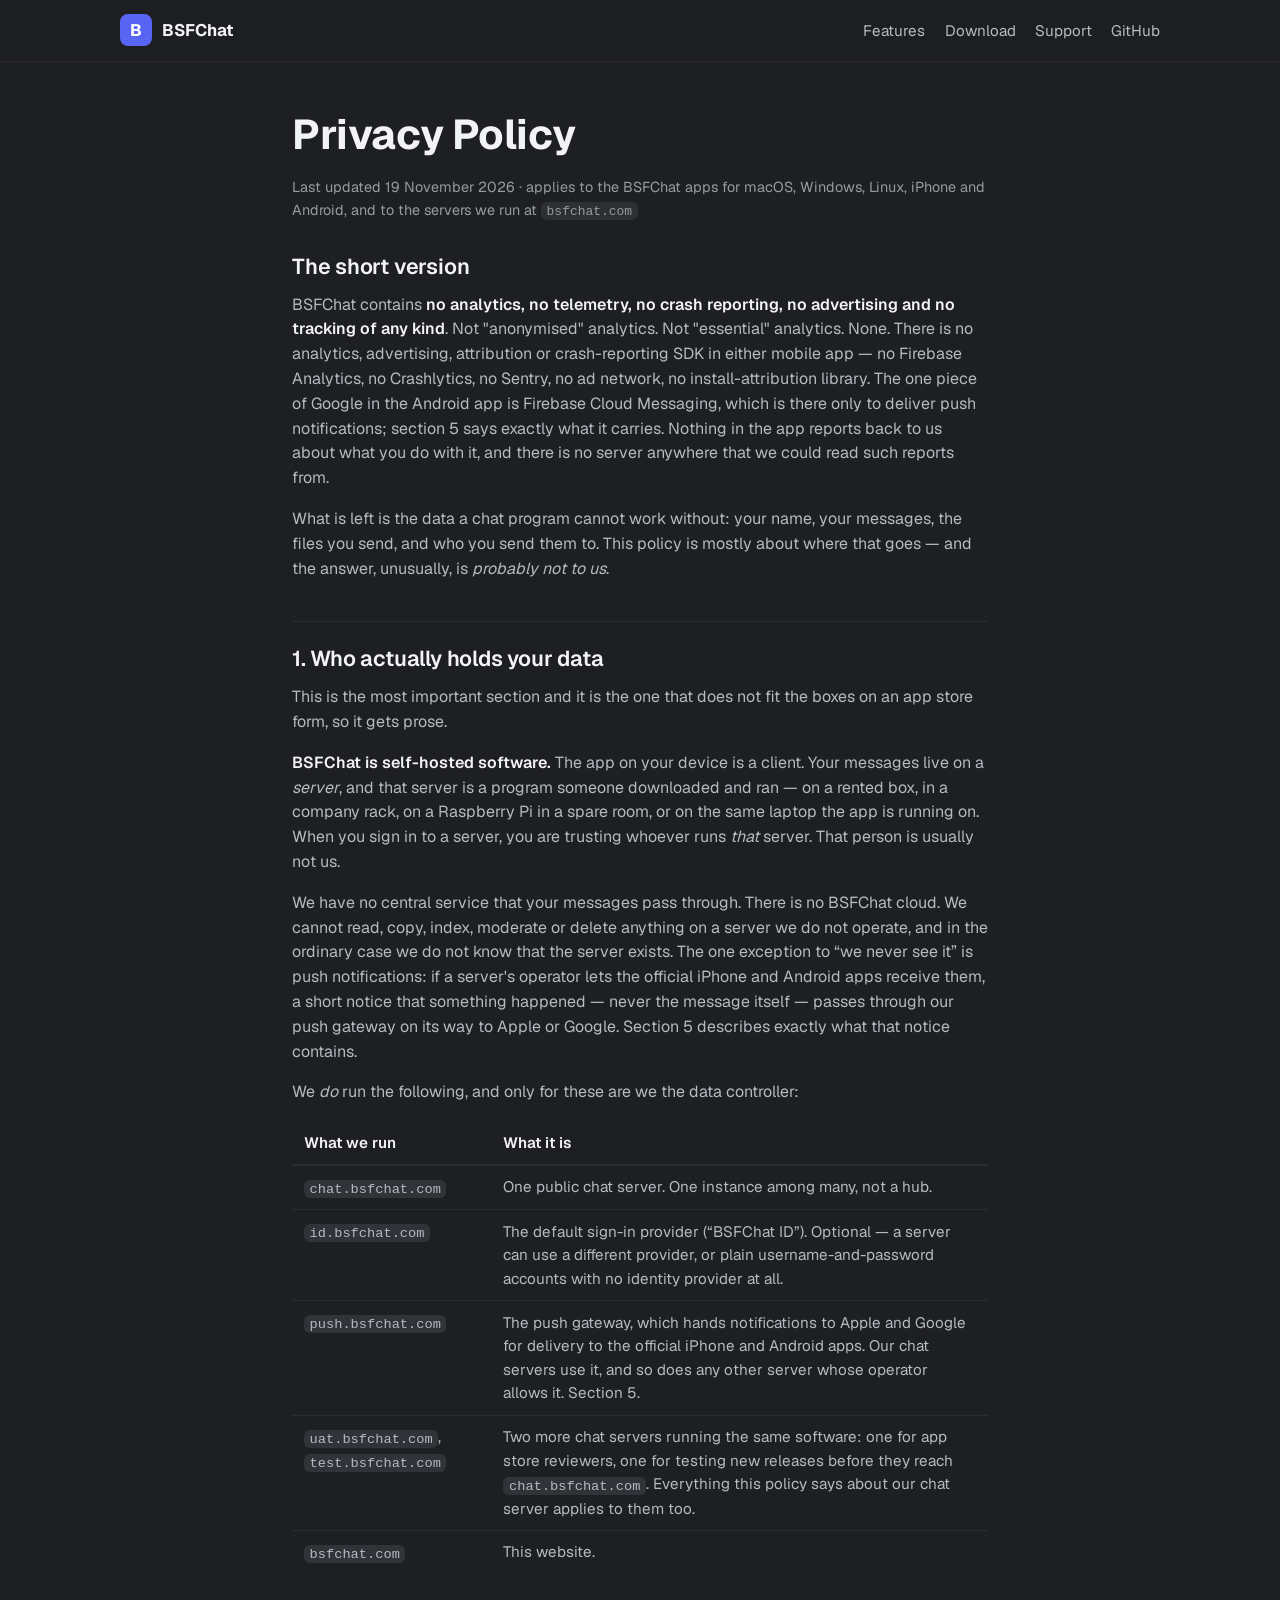
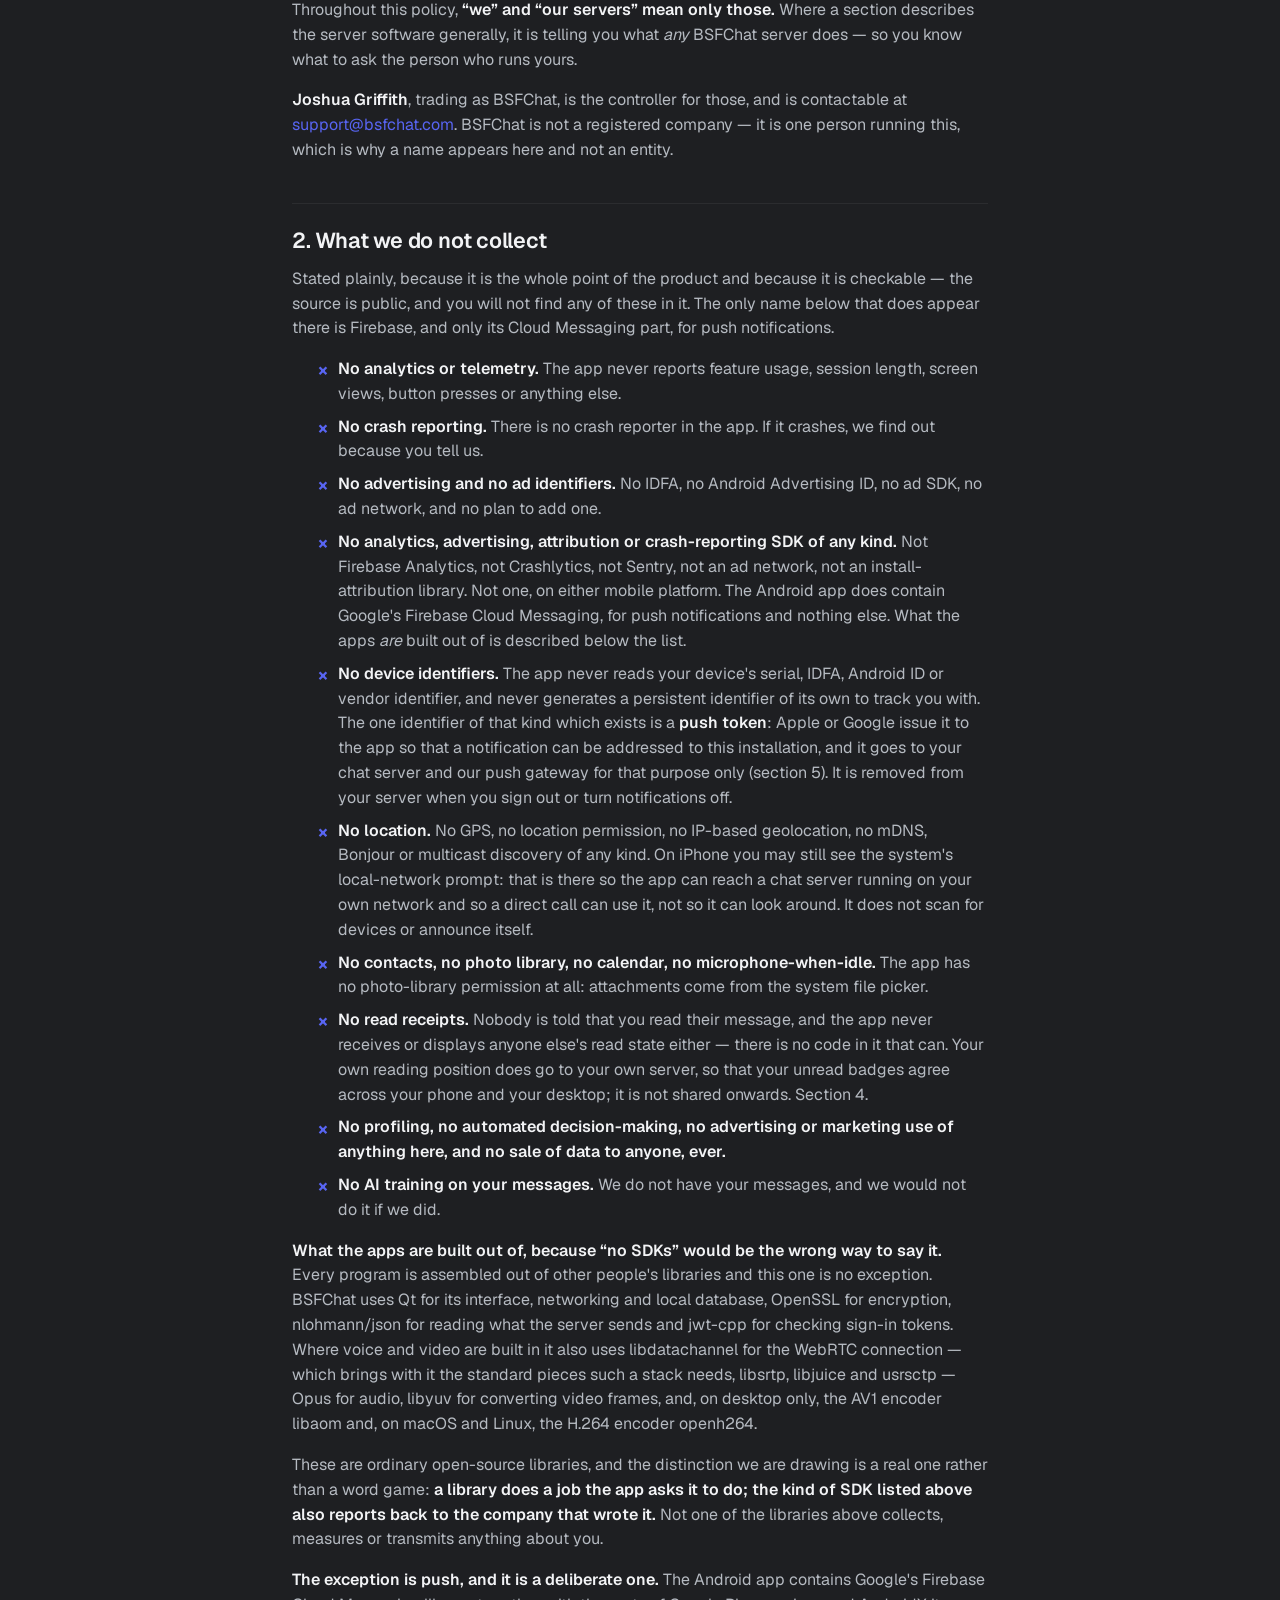
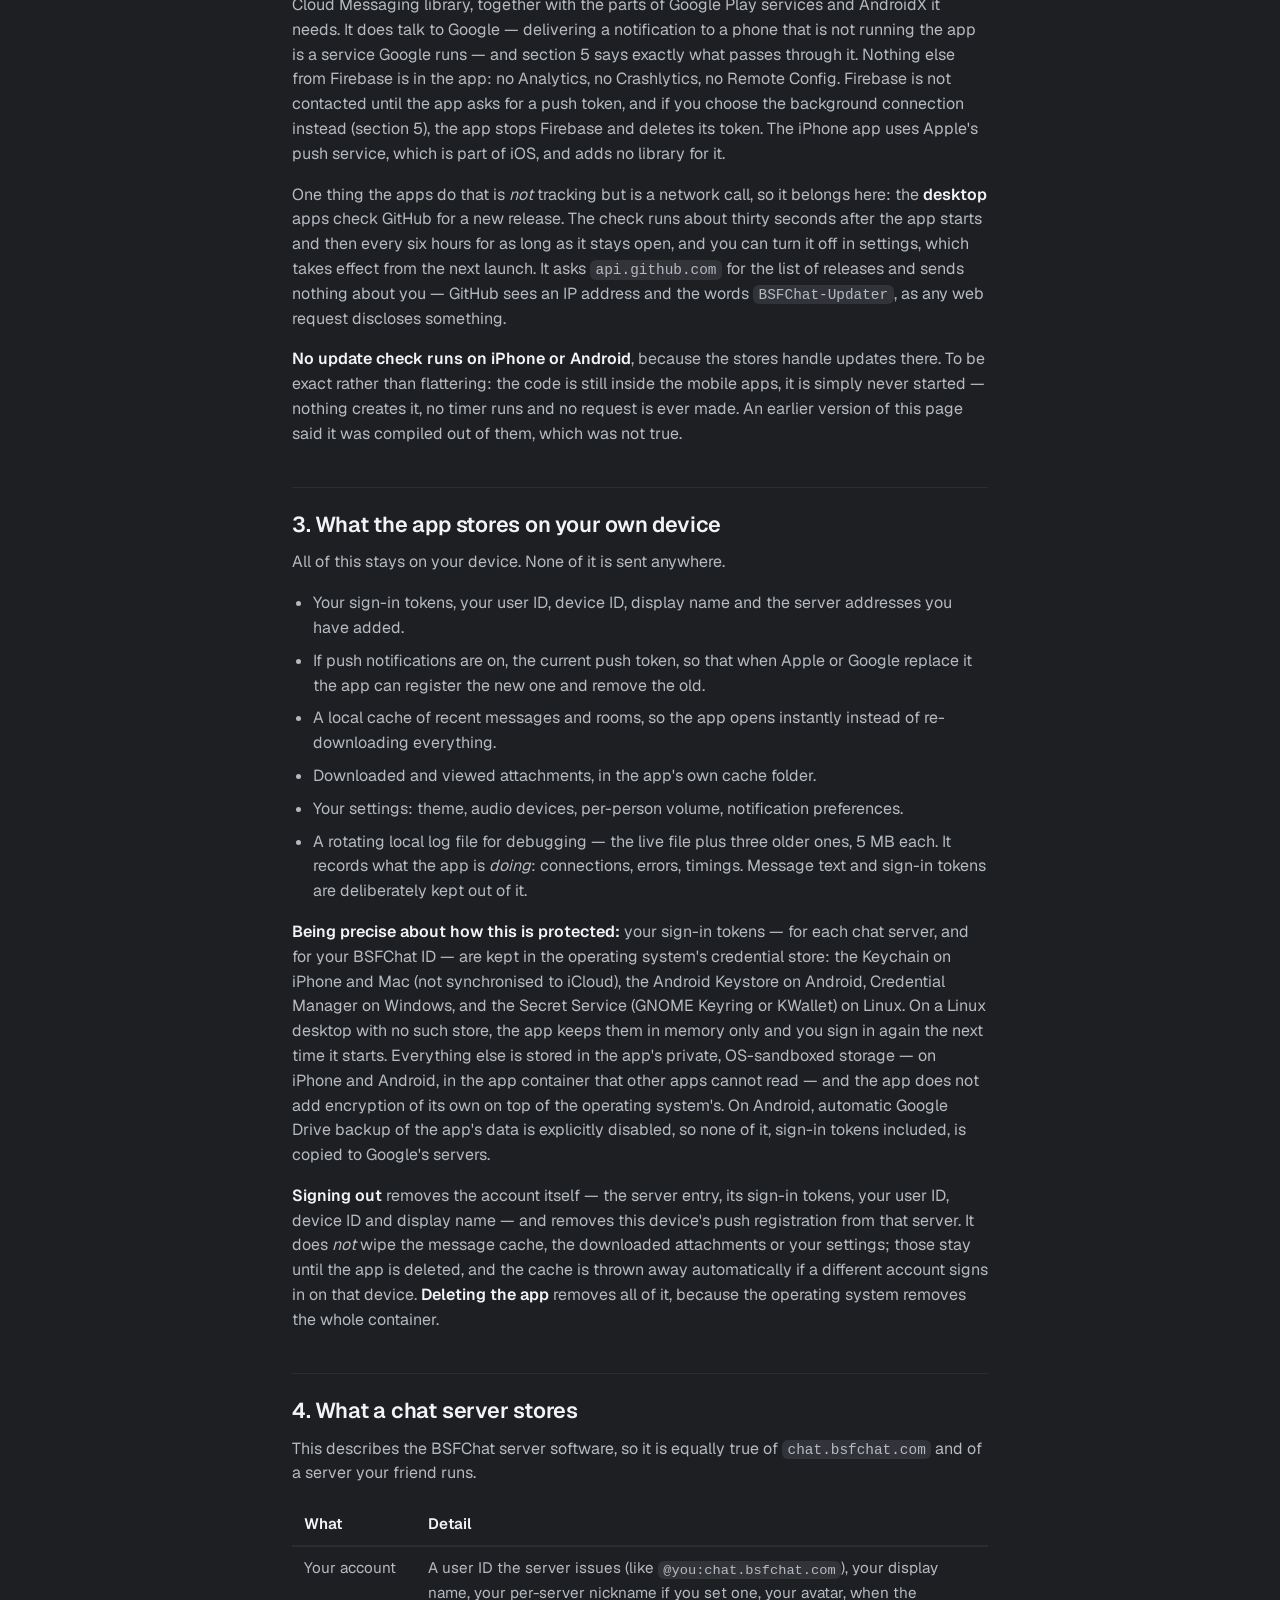
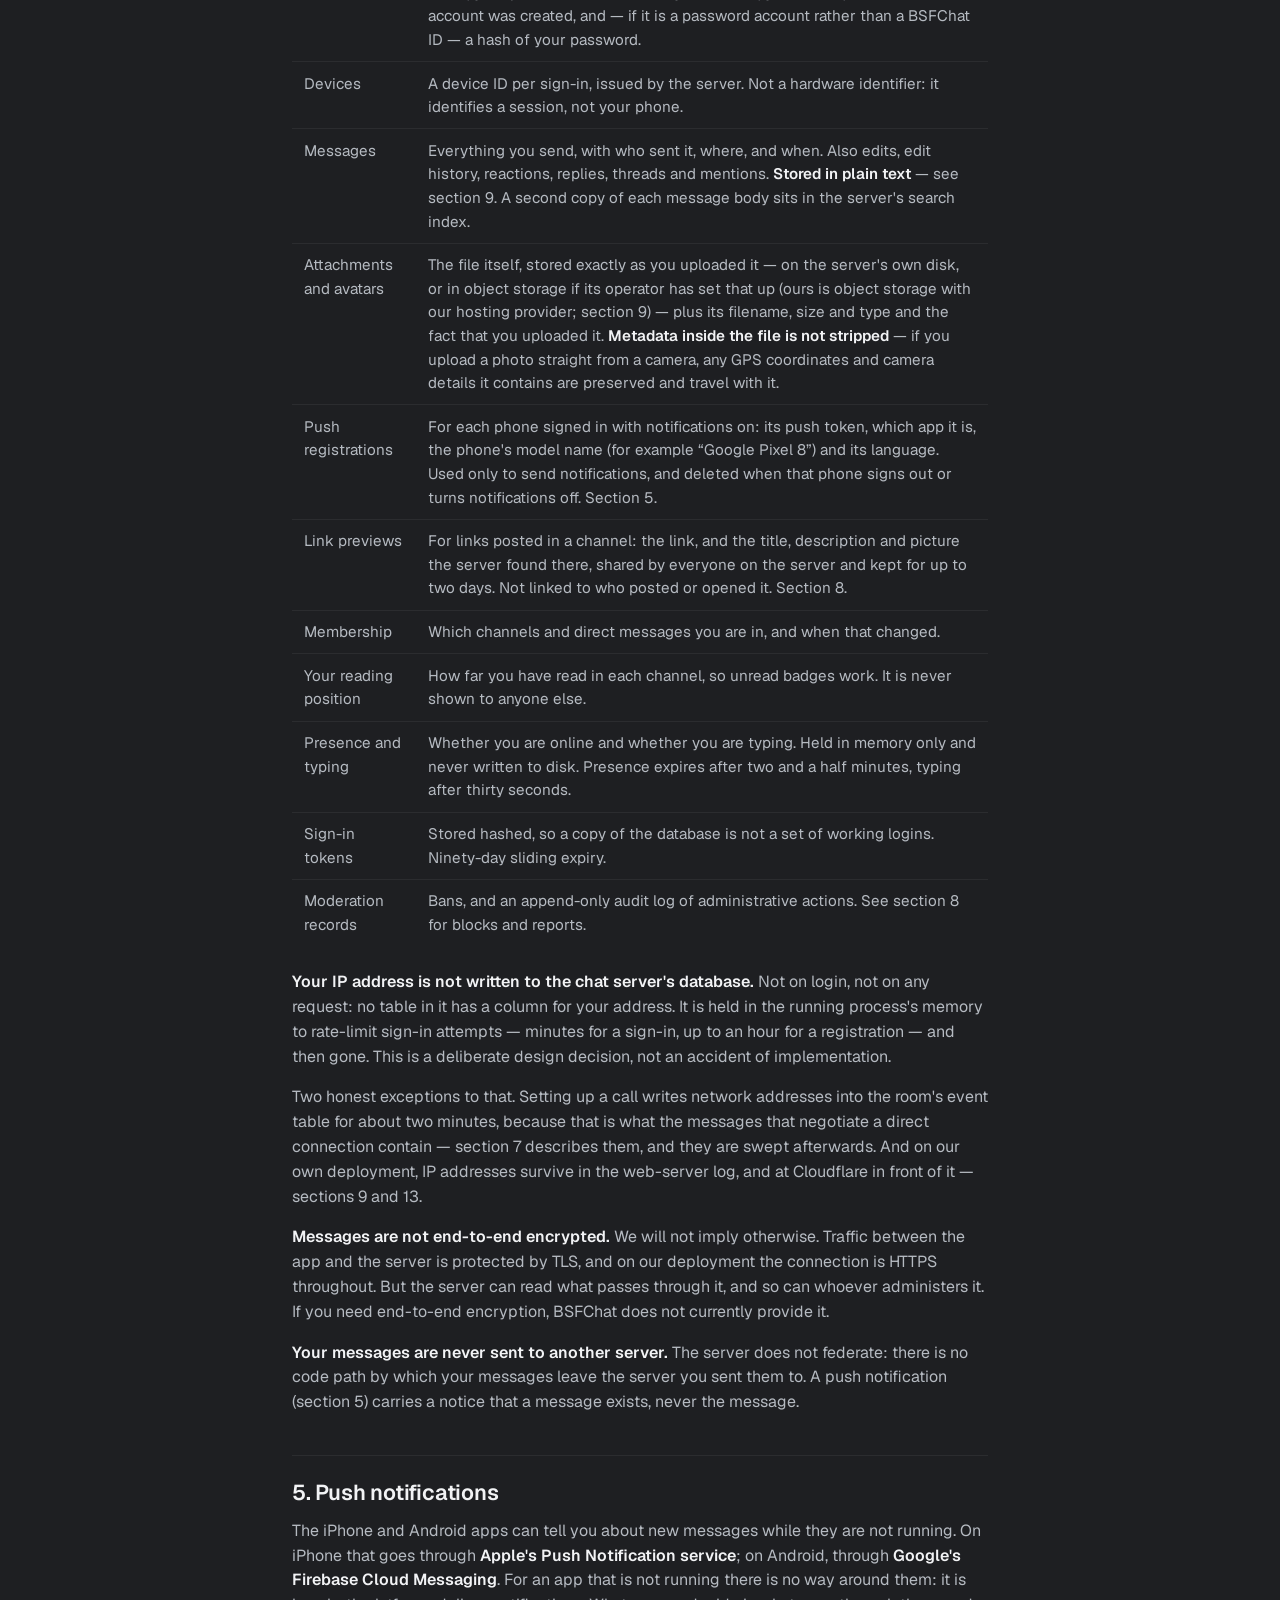
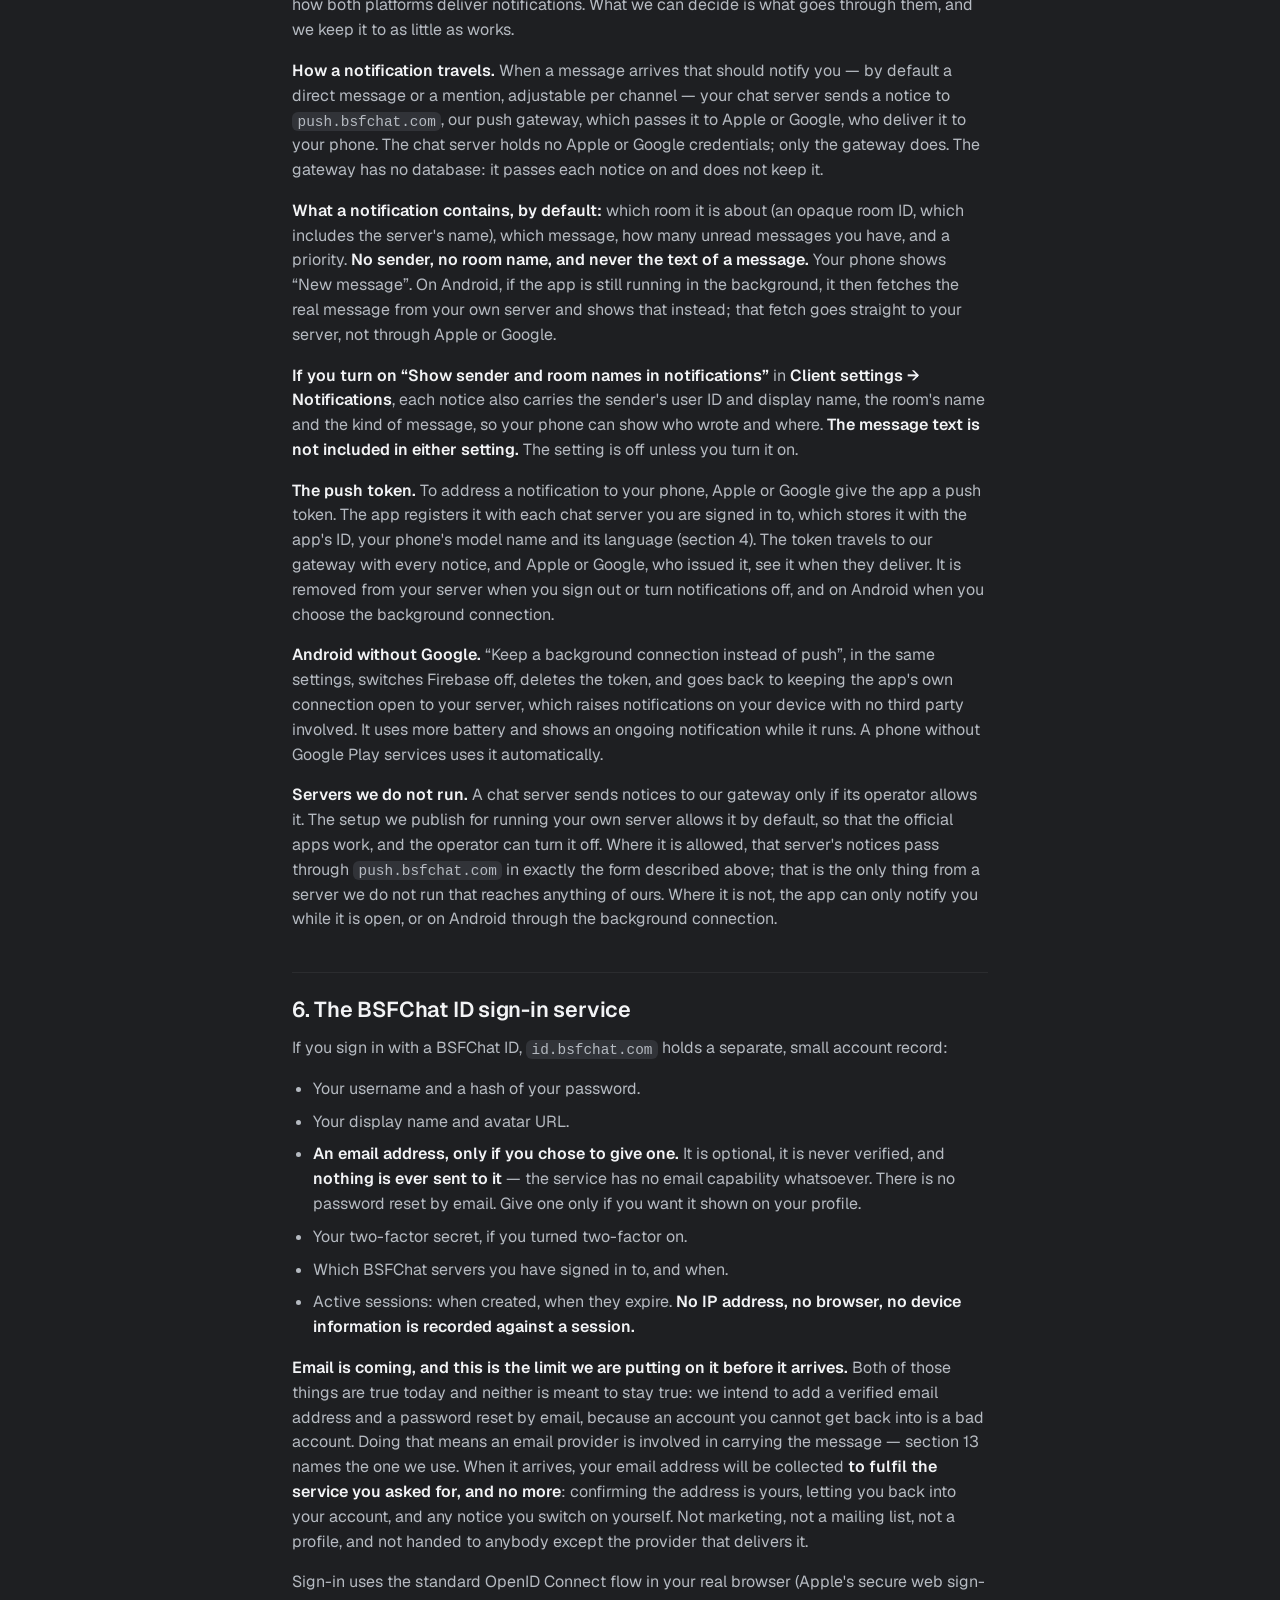
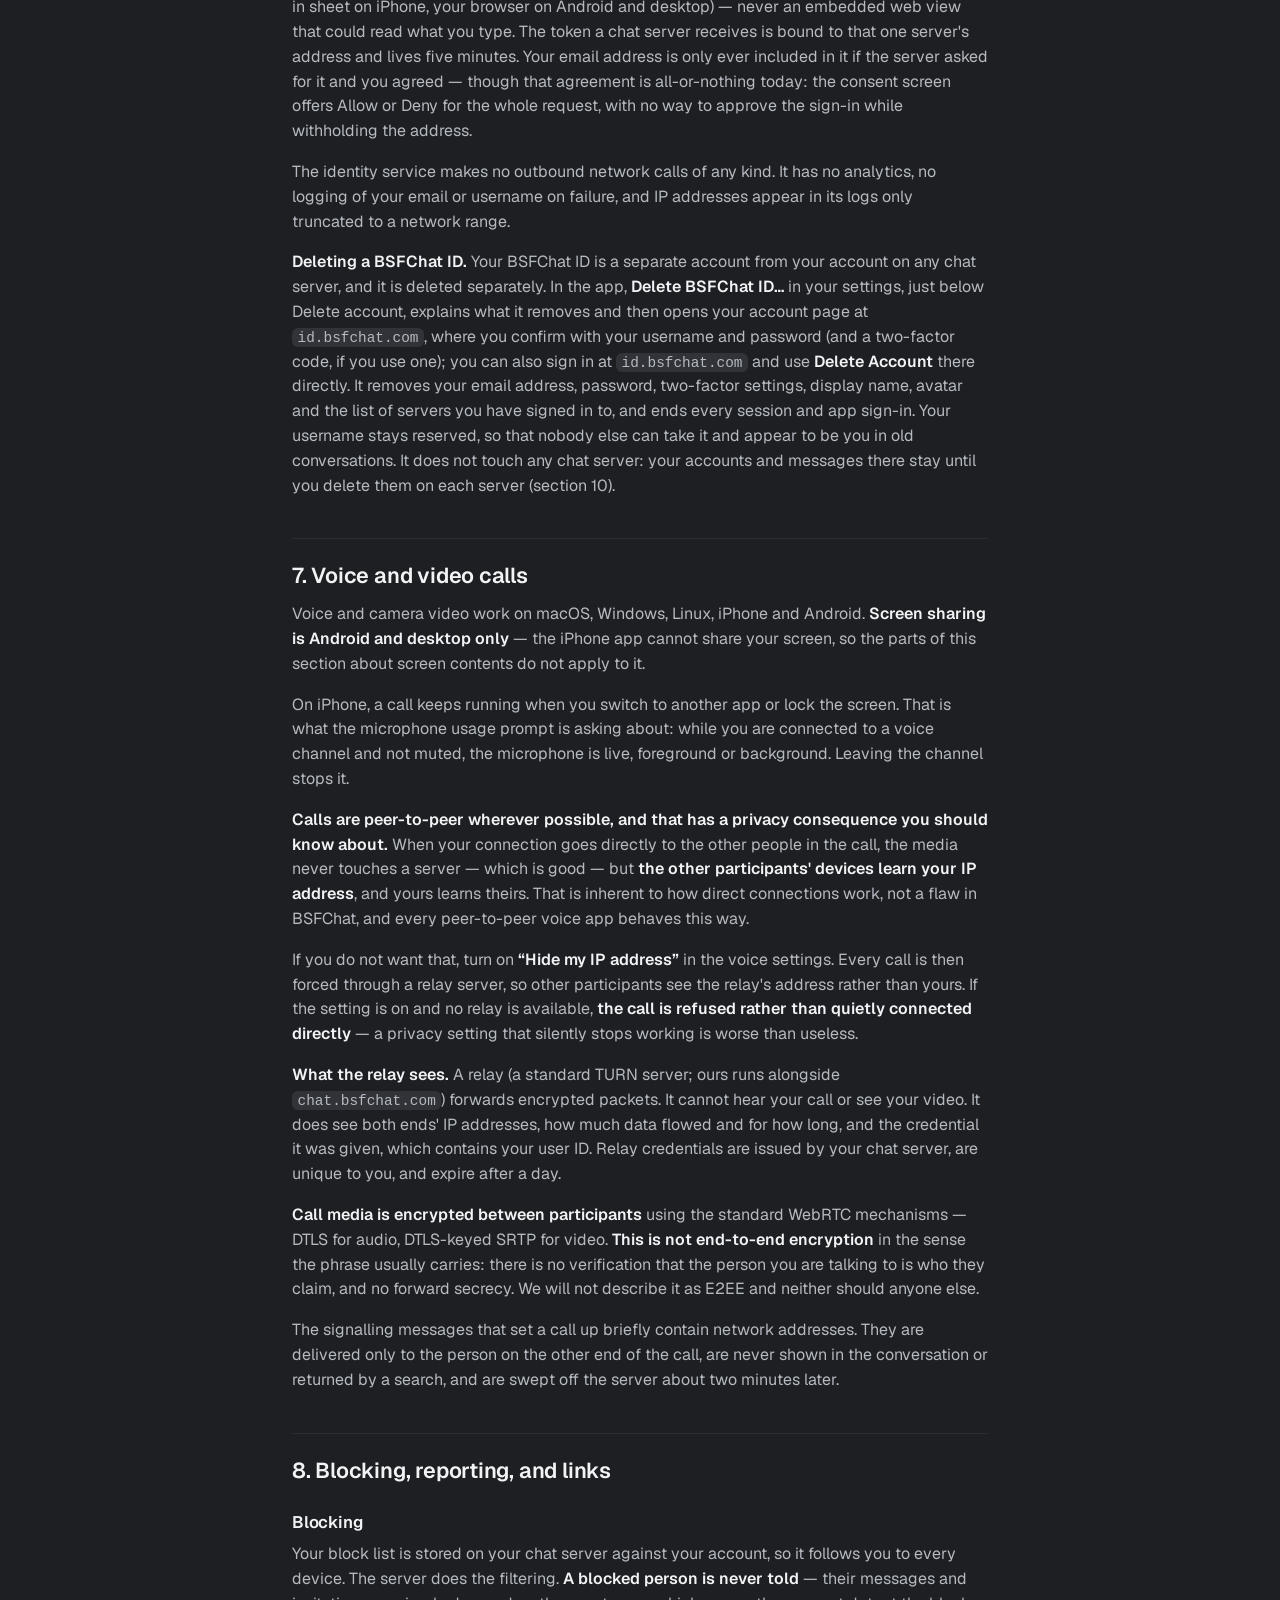
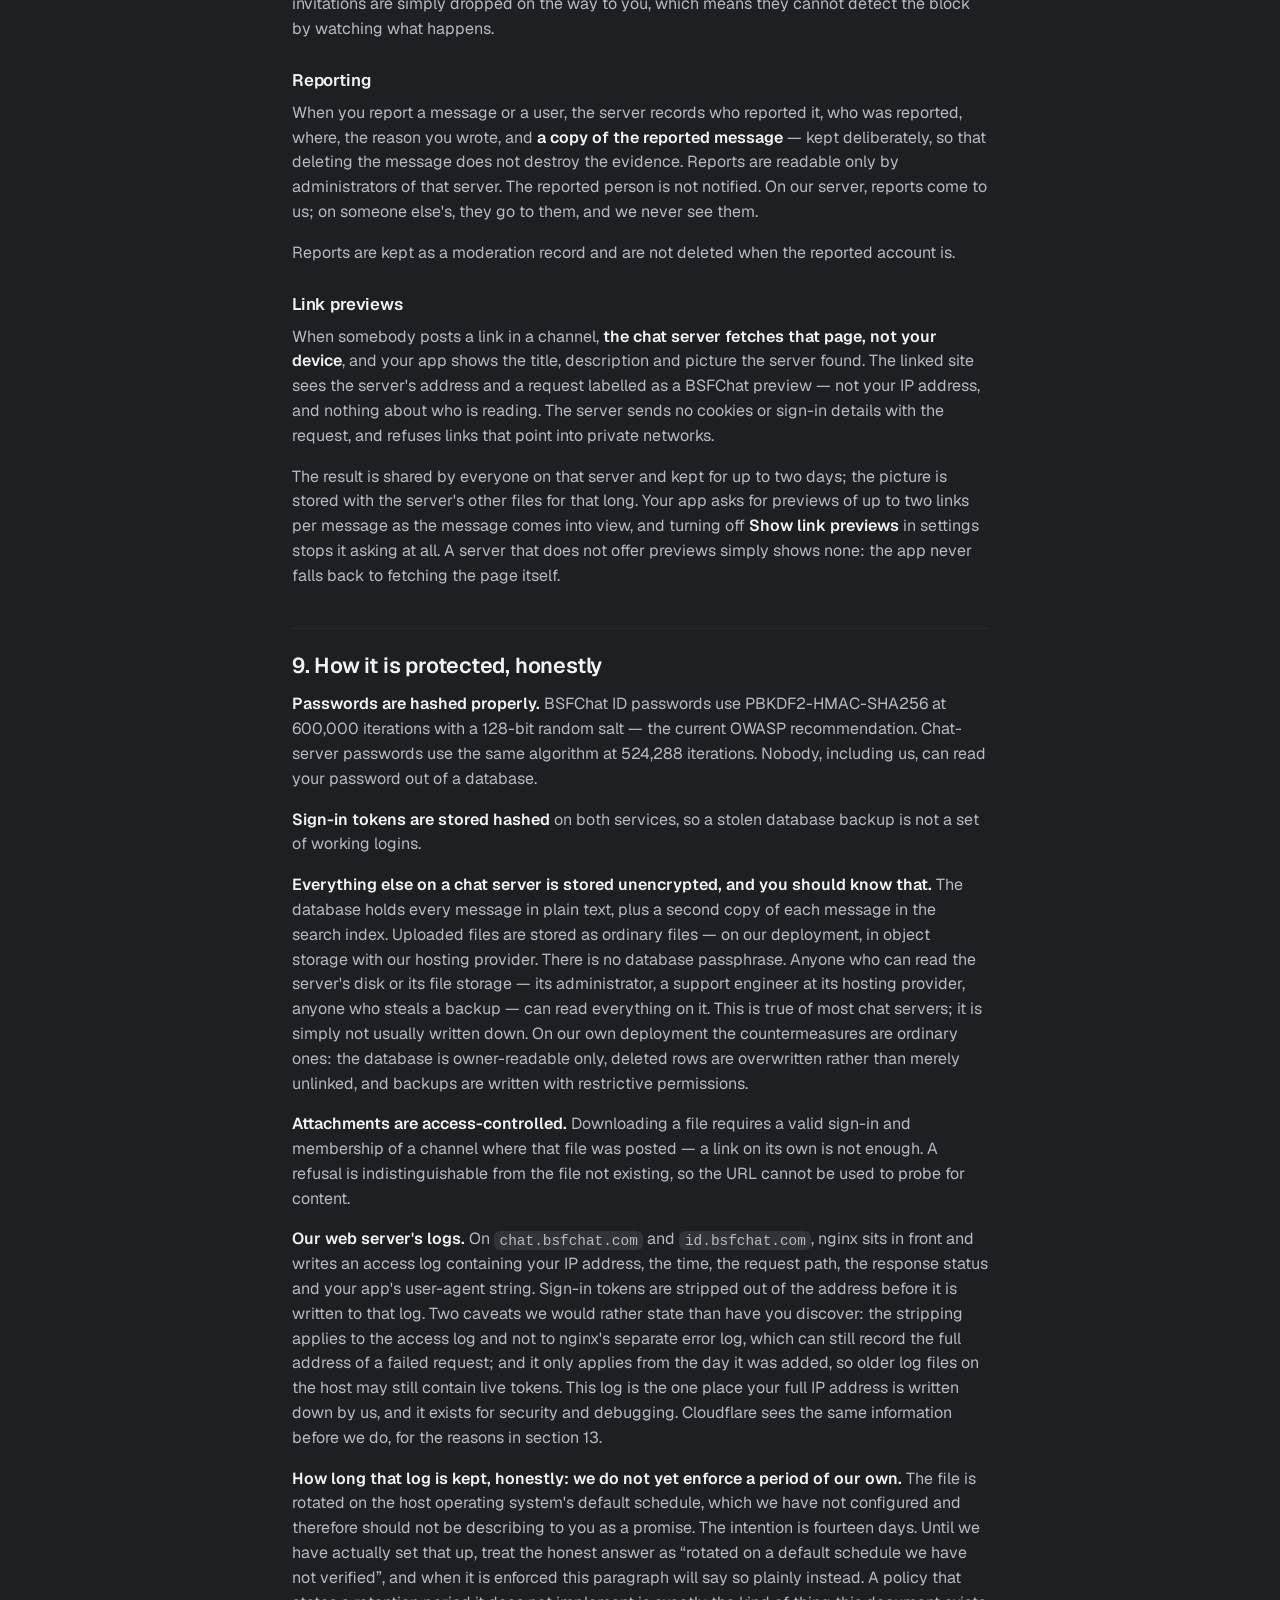
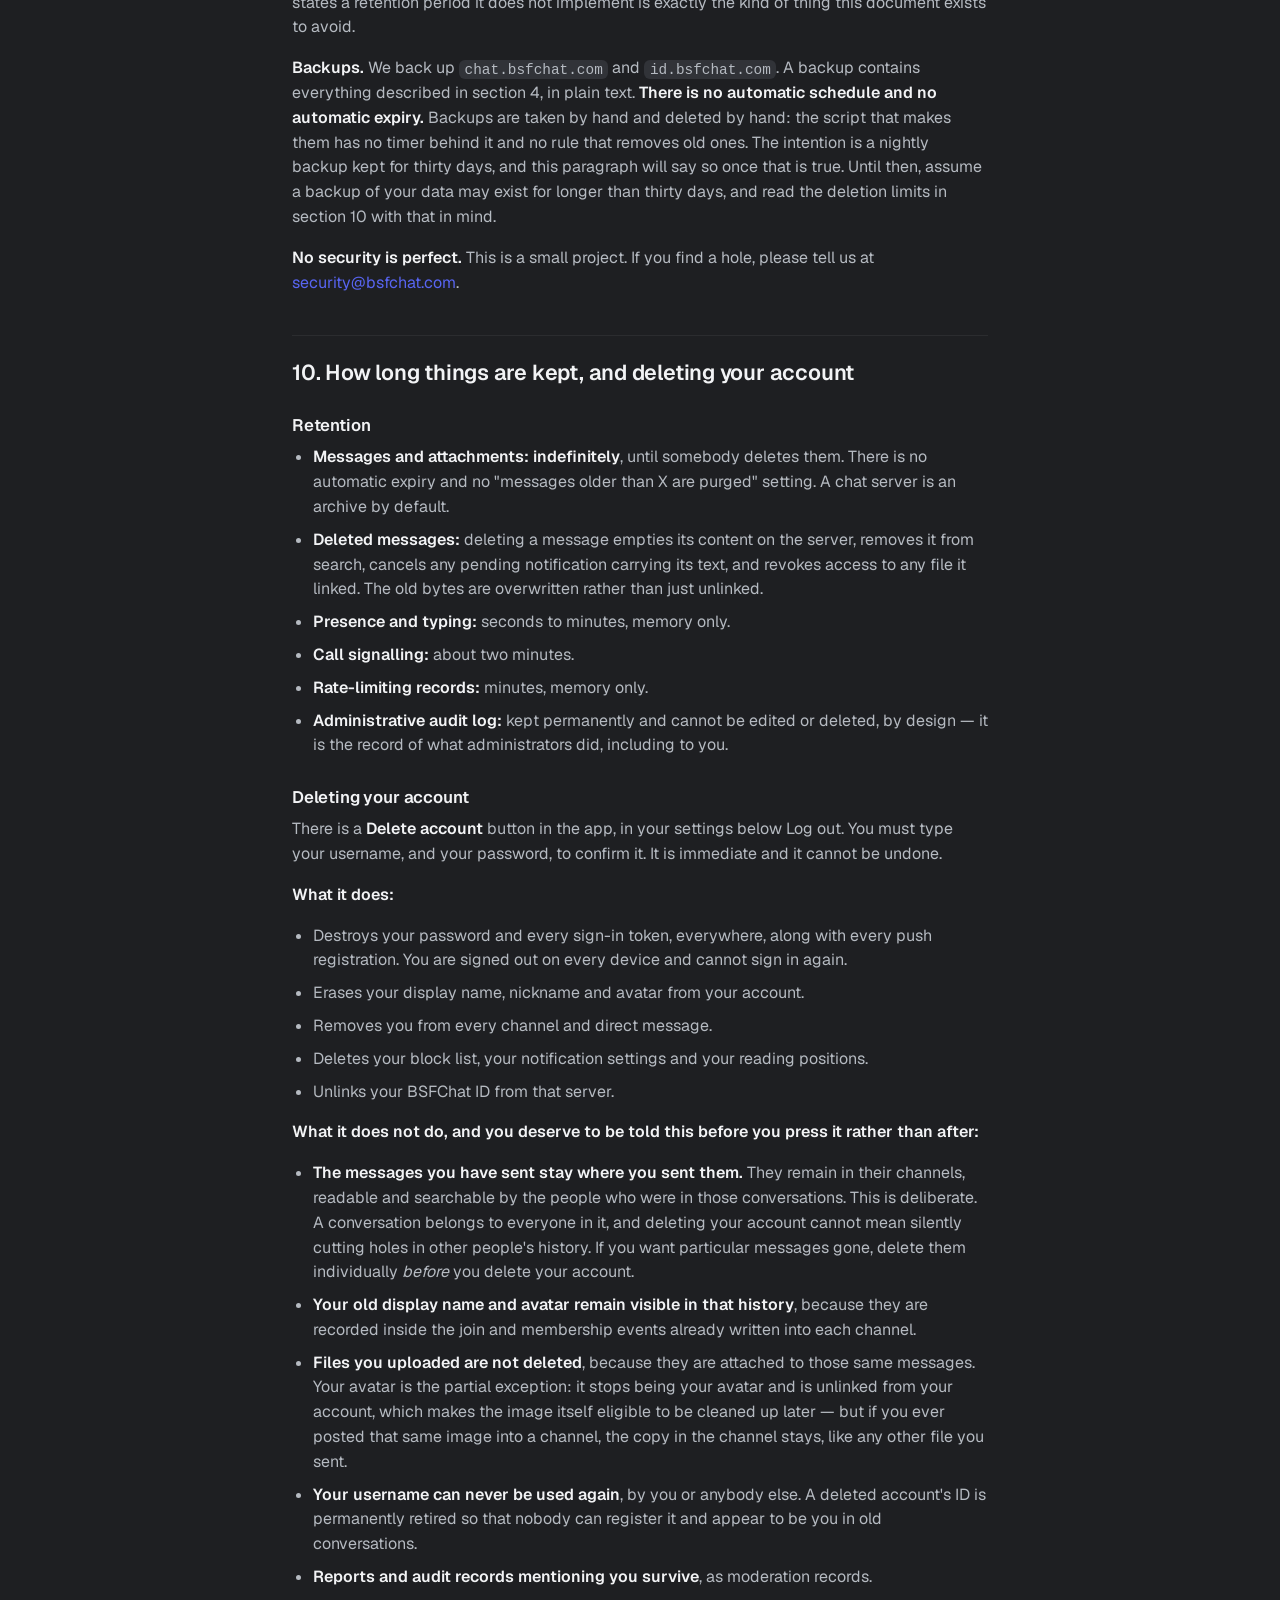
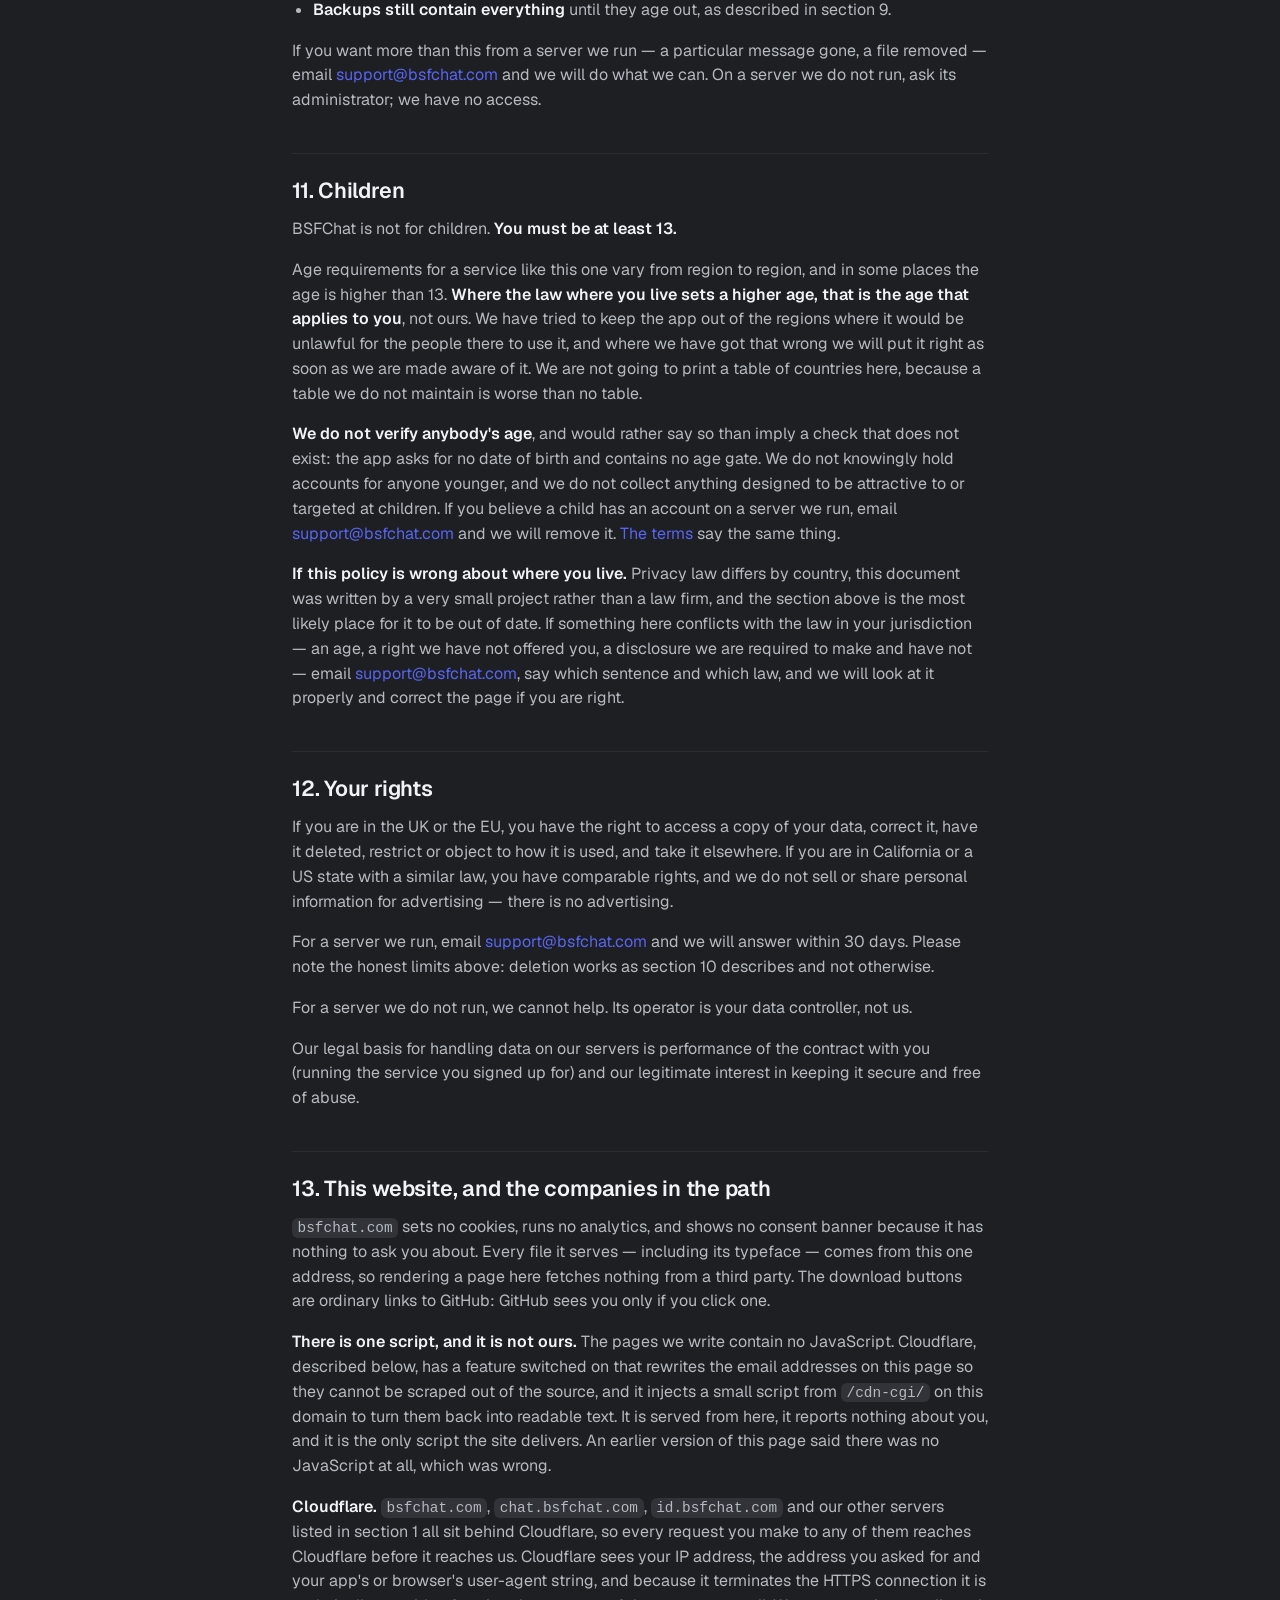
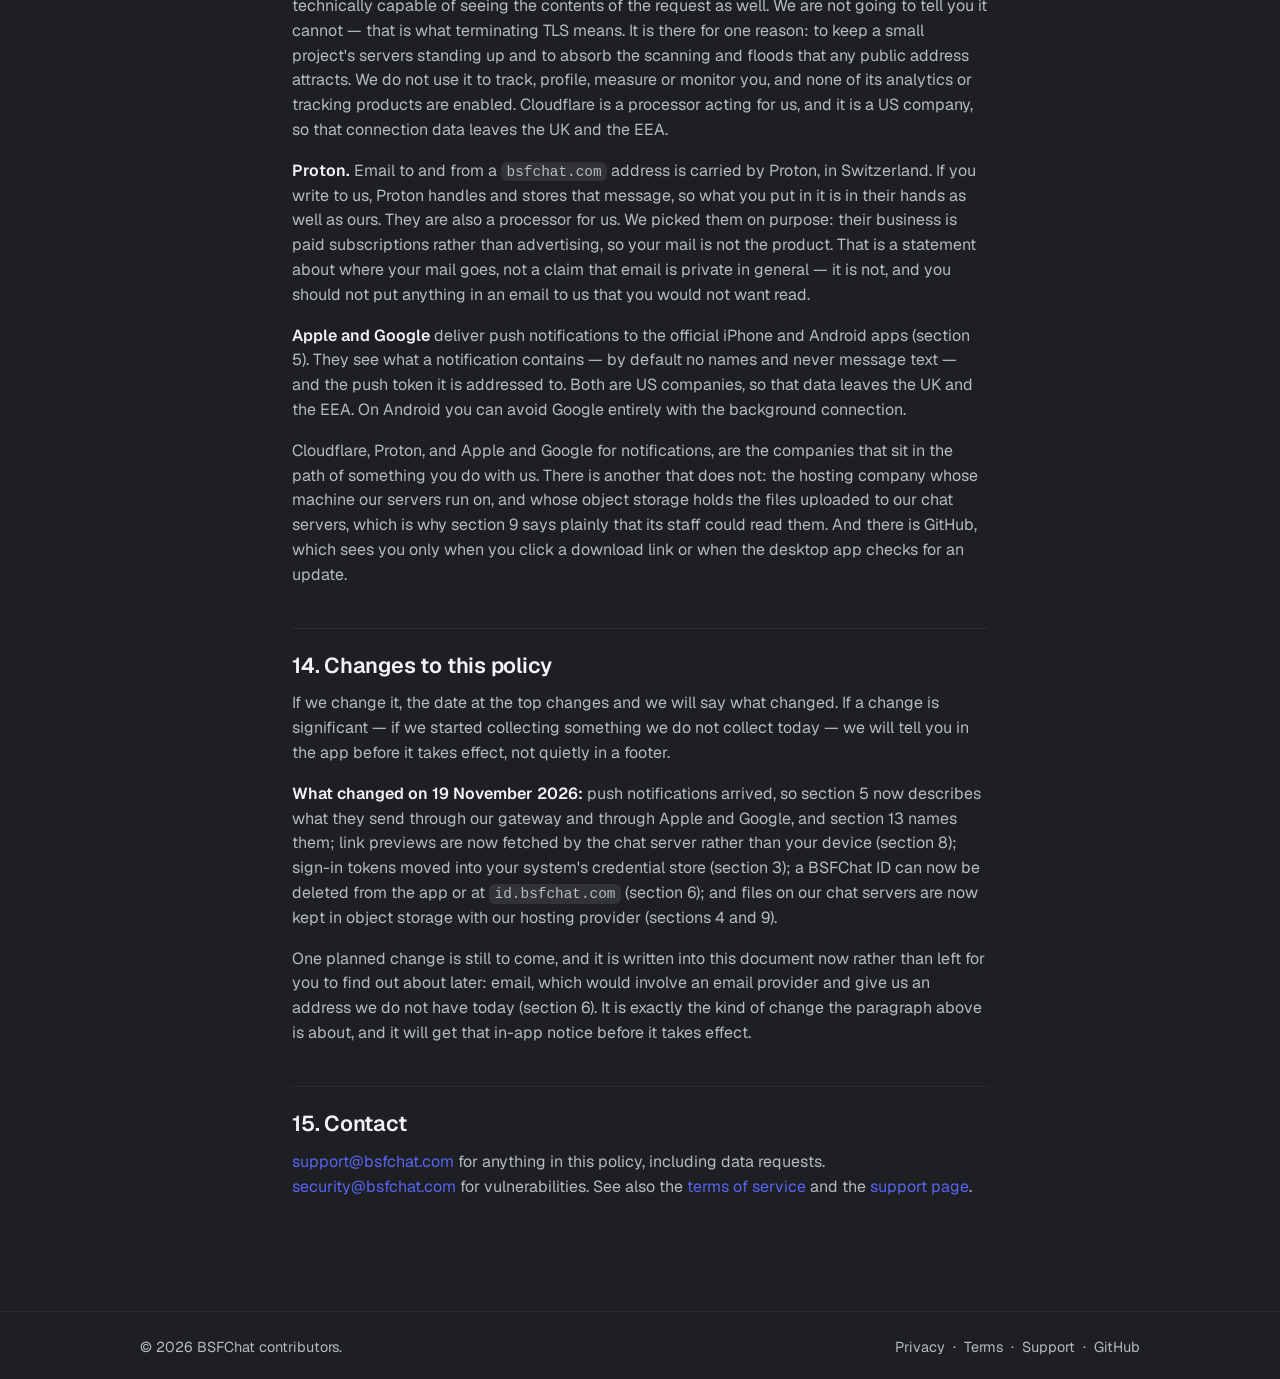
==== commit 5a03d1c1: "privacy, support: describe push, server-side previews, keychain and ID deletion The policy and suppo" ====
--- a/privacy/index.html
+++ b/privacy/index.html
@@ -9,6 +9,15 @@
       content="What BSFChat collects, what it deliberately does not, and where it all goes. No analytics, no crash reporting, no ads, no tracking — and a plain explanation of what self-hosting means for your data."
     />
     <meta name="theme-color" content="#1e1f22" />
+    <link rel="canonical" href="https://bsfchat.com/privacy/" />
+    <meta property="og:type" content="website" />
+    <meta property="og:site_name" content="BSFChat" />
+    <meta property="og:title" content="Privacy Policy — BSFChat" />
+    <meta property="og:description" content="What BSFChat collects, what it deliberately does not, and where it all goes. No analytics, no crash reporting, no ads, no tracking — and a plain explanation of what self-hosting means for your data." />
+    <meta property="og:url" content="https://bsfchat.com/privacy/" />
+    <meta name="twitter:card" content="summary" />
+    <meta name="twitter:title" content="Privacy Policy — BSFChat" />
+    <meta name="twitter:description" content="What BSFChat collects, what it deliberately does not, and where it all goes. No analytics, no crash reporting, no ads, no tracking — and a plain explanation of what self-hosting means for your data." />
     <link rel="icon" type="image/svg+xml" href="/favicon.svg" />
     <link rel="stylesheet" href="/styles.css" />
   </head>
@@ -22,7 +31,7 @@
         <nav class="site-nav" aria-label="Primary">
           <a href="/#features">Features</a>
           <a href="/#download">Download</a>
-          <a href="/support">Support</a>
+          <a href="/support/">Support</a>
           <a href="https://github.com/BSFChat" rel="noopener">GitHub</a>
         </nav>
       </div>
@@ -33,7 +42,7 @@
         <div class="container">
           <h1>Privacy Policy</h1>
           <p class="doc-meta">
-            Last updated 26 September 2026 &middot; applies to the BSFChat apps
+            Last updated 19 November 2026 &middot; applies to the BSFChat apps
             for macOS, Windows, Linux, iPhone and Android, and to the servers we
             run at <code>bsfchat.com</code>
           </p>
@@ -44,10 +53,12 @@
             reporting, no advertising and no tracking of any kind</strong>. Not
             "anonymised" analytics. Not "essential" analytics. None. There is no
             analytics, advertising, attribution or crash-reporting SDK in either
-            mobile app — no Firebase, no Google Play Services, no Crashlytics,
-            no Sentry, no ad network, no install-attribution library. Nothing in
-            the app reports back to us about what you do with it, and there is
-            no server anywhere that we could read such reports from.
+            mobile app — no Firebase Analytics, no Crashlytics, no Sentry, no ad
+            network, no install-attribution library. The one piece of Google in
+            the Android app is Firebase Cloud Messaging, which is there only to
+            deliver push notifications; section 5 says exactly what it carries.
+            Nothing in the app reports back to us about what you do with it, and
+            there is no server anywhere that we could read such reports from.
           </p>
           <p>
             What is left is the data a chat program cannot work without: your
@@ -74,10 +85,15 @@
             We have no central service that your messages pass through. There is
             no BSFChat cloud. We cannot read, copy, index, moderate or delete
             anything on a server we do not operate, and in the ordinary case we
-            do not know that the server exists.
-          </p>
-          <p>
-            We <em>do</em> run three things, and only for these are we the data
+            do not know that the server exists. The one exception to &ldquo;we
+            never see it&rdquo; is push notifications: if a server's operator
+            lets the official iPhone and Android apps receive them, a short
+            notice that something happened &mdash; never the message itself
+            &mdash; passes through our push gateway on its way to Apple or
+            Google. Section 5 describes exactly what that notice contains.
+          </p>
+          <p>
+            We <em>do</em> run the following, and only for these are we the data
             controller:
           </p>
           <div class="doc-table-wrap">
@@ -99,6 +115,24 @@
                   </td>
                 </tr>
                 <tr>
+                  <td><code>push.bsfchat.com</code></td>
+                  <td>
+                    The push gateway, which hands notifications to Apple and
+                    Google for delivery to the official iPhone and Android apps.
+                    Our chat servers use it, and so does any other server whose
+                    operator allows it. Section 5.
+                  </td>
+                </tr>
+                <tr>
+                  <td><code>uat.bsfchat.com</code>, <code>test.bsfchat.com</code></td>
+                  <td>
+                    Two more chat servers running the same software: one for app
+                    store reviewers, one for testing new releases before they
+                    reach <code>chat.bsfchat.com</code>. Everything this policy
+                    says about our chat server applies to them too.
+                  </td>
+                </tr>
+                <tr>
                   <td><code>bsfchat.com</code></td>
                   <td>This website.</td>
                 </tr>
@@ -107,14 +141,14 @@
           </div>
           <p>
             Throughout this policy, <strong>&ldquo;we&rdquo; and
-            &ldquo;our servers&rdquo; mean only those three.</strong> Where a
+            &ldquo;our servers&rdquo; mean only those.</strong> Where a
             section describes the server software generally, it is telling you
             what <em>any</em> BSFChat server does &mdash; so you know what to ask
             the person who runs yours.
           </p>
           <p>
             <strong>Joshua Griffith</strong>, trading as BSFChat, is the
-            controller for those three, and is contactable at
+            controller for those, and is contactable at
             <a href="mailto:support@bsfchat.com">support@bsfchat.com</a>.
             BSFChat is not a registered company &mdash; it is one person
             running this, which is why a name appears here and not an
@@ -124,16 +158,17 @@
           <h2>2. What we do not collect</h2>
           <p>
             Stated plainly, because it is the whole point of the product and
-            because it is checkable &mdash; the source is public and none of
-            these words appear in it except in comments explaining their
-            absence.
+            because it is checkable &mdash; the source is public, and you will
+            not find any of these in it. The only name below that does appear
+            there is Firebase, and only its Cloud Messaging part, for push
+            notifications.
           </p>
           <ul class="doc-nope">
             <li><strong>No analytics or telemetry.</strong> The app never reports feature usage, session length, screen views, button presses or anything else.</li>
             <li><strong>No crash reporting.</strong> There is no crash reporter in the app. If it crashes, we find out because you tell us.</li>
             <li><strong>No advertising and no ad identifiers.</strong> No IDFA, no Android Advertising ID, no ad SDK, no ad network, and no plan to add one.</li>
-            <li><strong>No analytics, advertising, attribution or crash-reporting SDK of any kind.</strong> Not Firebase, not Google Play Services, not Crashlytics, not Sentry, not an ad network, not an install-attribution library. Not one, on either mobile platform. What the apps <em>are</em> built out of is described below the list.</li>
-            <li><strong>No device identifiers.</strong> The app never reads your device's serial, IDFA, Android ID or vendor identifier, and never generates a persistent identifier of its own to track you with.</li>
+            <li><strong>No analytics, advertising, attribution or crash-reporting SDK of any kind.</strong> Not Firebase Analytics, not Crashlytics, not Sentry, not an ad network, not an install-attribution library. Not one, on either mobile platform. The Android app does contain Google's Firebase Cloud Messaging, for push notifications and nothing else. What the apps <em>are</em> built out of is described below the list.</li>
+            <li><strong>No device identifiers.</strong> The app never reads your device's serial, IDFA, Android ID or vendor identifier, and never generates a persistent identifier of its own to track you with. The one identifier of that kind which exists is a <strong>push token</strong>: Apple or Google issue it to the app so that a notification can be addressed to this installation, and it goes to your chat server and our push gateway for that purpose only (section 5). It is removed from your server when you sign out or turn notifications off.</li>
             <li><strong>No location.</strong> No GPS, no location permission, no IP-based geolocation, no mDNS, Bonjour or multicast discovery of any kind. On iPhone you may still see the system's local-network prompt: that is there so the app can reach a chat server running on your own network and so a direct call can use it, not so it can look around. It does not scan for devices or announce itself.</li>
             <li><strong>No contacts, no photo library, no calendar, no microphone-when-idle.</strong> The app has no photo-library permission at all: attachments come from the system file picker.</li>
             <li><strong>No read receipts.</strong> Nobody is told that you read their message, and the app never receives or displays anyone else's read state either — there is no code in it that can. Your own reading position does go to your own server, so that your unread badges agree across your phone and your desktop; it is not shared onwards. Section 4.</li>
@@ -159,9 +194,20 @@
             does a job the app asks it to do; the kind of SDK listed above also
             reports back to the company that wrote it.</strong> Not one of the
             libraries above collects, measures or transmits anything about you.
-            On Android specifically, the packaged app contains no Google Play
-            Services, no Firebase and no AndroidX code &mdash; the only Java
-            inside it is Qt's and ours.
+          </p>
+          <p>
+            <strong>The exception is push, and it is a deliberate one.</strong>
+            The Android app contains Google's Firebase Cloud Messaging library,
+            together with the parts of Google Play services and AndroidX it
+            needs. It does talk to Google &mdash; delivering a notification to a
+            phone that is not running the app is a service Google runs &mdash;
+            and section 5 says exactly what passes through it. Nothing else from
+            Firebase is in the app: no Analytics, no Crashlytics, no Remote
+            Config. Firebase is not contacted until the app asks for a push
+            token, and if you choose the background connection instead (section
+            5), the app stops Firebase and deletes its token. The iPhone app
+            uses Apple's push service, which is part of iOS, and adds no library
+            for it.
           </p>
           <p>
             One thing the apps do that is <em>not</em> tracking but is a network
@@ -189,25 +235,33 @@
           </p>
           <ul>
             <li>Your sign-in tokens, your user ID, device ID, display name and the server addresses you have added.</li>
+            <li>If push notifications are on, the current push token, so that when Apple or Google replace it the app can register the new one and remove the old.</li>
             <li>A local cache of recent messages and rooms, so the app opens instantly instead of re-downloading everything.</li>
             <li>Downloaded and viewed attachments, in the app's own cache folder.</li>
             <li>Your settings: theme, audio devices, per-person volume, notification preferences.</li>
             <li>A rotating local log file for debugging &mdash; the live file plus three older ones, 5&nbsp;MB each. It records what the app is <em>doing</em>: connections, errors, timings. Message text and sign-in tokens are deliberately kept out of it.</li>
           </ul>
           <p>
-            <strong>Being precise about how this is protected:</strong> it is
-            stored in the app's private, OS-sandboxed storage &mdash; on iPhone
-            and Android, in the app container that other apps cannot read. It is
-            <strong>not</strong> in the iOS Keychain or the Android Keystore, and
-            the app does not add encryption of its own on top of the operating
+            <strong>Being precise about how this is protected:</strong> your
+            sign-in tokens &mdash; for each chat server, and for your BSFChat ID
+            &mdash; are kept in the operating system's credential store: the
+            Keychain on iPhone and Mac (not synchronised to iCloud), the Android
+            Keystore on Android, Credential Manager on Windows, and the Secret
+            Service (GNOME Keyring or KWallet) on Linux. On a Linux desktop with
+            no such store, the app keeps them in memory only and you sign in
+            again the next time it starts. Everything else is stored in the
+            app's private, OS-sandboxed storage &mdash; on iPhone and Android,
+            in the app container that other apps cannot read &mdash; and the
+            app does not add encryption of its own on top of the operating
             system's. On Android, automatic Google Drive backup of the app's data
-            is explicitly disabled so your sign-in tokens are never copied to
-            Google's servers.
+            is explicitly disabled, so none of it, sign-in tokens included, is
+            copied to Google's servers.
           </p>
           <p>
             <strong>Signing out</strong> removes the account itself &mdash; the
             server entry, its sign-in tokens, your user ID, device ID and
-            display name. It does <em>not</em> wipe the message cache, the
+            display name &mdash; and removes this device's push registration
+            from that server. It does <em>not</em> wipe the message cache, the
             downloaded attachments or your settings; those stay until the app
             is deleted, and the cache is thrown away automatically if a
             different account signs in on that device.
@@ -256,12 +310,33 @@
                 <tr>
                   <td>Attachments and avatars</td>
                   <td>
-                    The file itself, stored on the server's disk exactly as you
-                    uploaded it, plus its filename, size and type and the fact that
-                    you uploaded it. <strong>Metadata inside the file is not
+                    The file itself, stored exactly as you uploaded it &mdash; on
+                    the server's own disk, or in object storage if its operator
+                    has set that up (ours is object storage with our hosting
+                    provider; section 9) &mdash; plus its filename, size and type
+                    and the fact that you uploaded it. <strong>Metadata inside the file is not
                     stripped</strong> &mdash; if you upload a photo straight from a
                     camera, any GPS coordinates and camera details it contains are
                     preserved and travel with it.
+                  </td>
+                </tr>
+                <tr>
+                  <td>Push registrations</td>
+                  <td>
+                    For each phone signed in with notifications on: its push
+                    token, which app it is, the phone's model name (for example
+                    &ldquo;Google Pixel 8&rdquo;) and its language. Used only to
+                    send notifications, and deleted when that phone signs out or
+                    turns notifications off. Section 5.
+                  </td>
+                </tr>
+                <tr>
+                  <td>Link previews</td>
+                  <td>
+                    For links posted in a channel: the link, and the title,
+                    description and picture the server found there, shared by
+                    everyone on the server and kept for up to two days. Not linked
+                    to who posted or opened it. Section 8.
                   </td>
                 </tr>
                 <tr>
@@ -314,42 +389,79 @@
           <p>
             <strong>Your messages are never sent to another server.</strong> The
             server does not federate: there is no code path by which your
-            messages leave the server you sent them to.
-          </p>
-
-          <h2>5. Push notifications</h2>
-          <p>
-            <strong>There are none today.</strong> Neither app has an Apple Push
-            Notification or Firebase Cloud Messaging integration: there is no
-            code in either of them that registers for a push token, so no
-            notification content is ever handed to Apple or Google. What that
-            means in practice is that the iPhone app only shows you new messages
-            while it is open, while Android keeps a background connection to
-            your server and raises notifications locally, on your own device,
-            with no third party involved.
-          </p>
-          <p>
-            The server software is capable of push, so it is worth being exact
-            rather than claiming more than is true. The configuration we ship
-            has push switched off and names no gateway, and no gateway is
-            deployed. Even if it were switched on, a server only sends a
-            notification to a destination that an app has registered with it
-            &mdash; and no BSFChat app registers one, because there is no code
-            in any of them that could. Nothing is sent.
-          </p>
-          <p>
-            <strong>We intend to add push notifications in a future release, and
-            you should hear that from us now rather than on the day it
-            ships.</strong> Getting a message to a phone that is not currently
-            running the app means going through Apple's Push Notification
-            service on iPhone and, most likely, Firebase Cloud Messaging on
-            Android. From that point the content of a notification &mdash;
-            typically who messaged you and the first line of what they said
-            &mdash; passes through Apple's or Google's servers on the way to
-            your phone. That is how push works on both platforms, and there is
-            no version of it that avoids them. When it happens, section 14
-            applies: you will be told in the app before it takes effect, and
-            this section will be rewritten to describe exactly what is sent.
+            messages leave the server you sent them to. A push notification
+            (section 5) carries a notice that a message exists, never the message.
+          </p>
+
+          <h2 id="push">5. Push notifications</h2>
+          <p>
+            The iPhone and Android apps can tell you about new messages while
+            they are not running. On iPhone that goes through
+            <strong>Apple's Push Notification service</strong>; on Android,
+            through <strong>Google's Firebase Cloud Messaging</strong>. For an
+            app that is not running there is no way around them: it is how both
+            platforms deliver notifications. What we can decide is what goes
+            through them, and we keep it to as little as works.
+          </p>
+          <p>
+            <strong>How a notification travels.</strong> When a message arrives
+            that should notify you &mdash; by default a direct message or a
+            mention, adjustable per channel &mdash; your chat server sends a
+            notice to <code>push.bsfchat.com</code>, our push gateway, which
+            passes it to Apple or Google, who deliver it to your phone. The chat
+            server holds no Apple or Google credentials; only the gateway does.
+            The gateway has no database: it passes each notice on and does not
+            keep it.
+          </p>
+          <p>
+            <strong>What a notification contains, by default:</strong> which
+            room it is about (an opaque room ID, which includes the server's
+            name), which message, how many unread messages you have, and a
+            priority. <strong>No sender, no room name, and never the text of a
+            message.</strong> Your phone shows &ldquo;New message&rdquo;. On
+            Android, if the app is still running in the background, it then
+            fetches the real message from your own server and shows that
+            instead; that fetch goes straight to your server, not through Apple
+            or Google.
+          </p>
+          <p>
+            <strong>If you turn on &ldquo;Show sender and room names in
+            notifications&rdquo;</strong> in <strong>Client settings &rarr;
+            Notifications</strong>, each
+            notice also carries the sender's user ID and display name, the
+            room's name and the kind of message, so your phone can show who
+            wrote and where. <strong>The message text is not included in either
+            setting.</strong> The setting is off unless you turn it on.
+          </p>
+          <p>
+            <strong>The push token.</strong> To address a notification to your
+            phone, Apple or Google give the app a push token. The app registers
+            it with each chat server you are signed in to, which stores it with
+            the app's ID, your phone's model name and its language (section 4).
+            The token travels to our gateway with every notice, and Apple or
+            Google, who issued it, see it when they deliver. It is removed from
+            your server when you sign out or turn notifications off, and on
+            Android when you choose the background connection.
+          </p>
+          <p>
+            <strong>Android without Google.</strong> &ldquo;Keep a background
+            connection instead of push&rdquo;, in the same settings,
+            switches Firebase off, deletes the token, and goes back to keeping
+            the app's own connection open to your server, which raises
+            notifications on your device with no third party involved. It uses
+            more battery and shows an ongoing notification while it runs. A
+            phone without Google Play services uses it automatically.
+          </p>
+          <p>
+            <strong>Servers we do not run.</strong> A chat server sends notices
+            to our gateway only if its operator allows it. The setup we publish
+            for running your own server allows it by default, so that the
+            official apps work, and the operator can turn it off. Where it is
+            allowed, that server's notices pass through
+            <code>push.bsfchat.com</code> in exactly the form described above;
+            that is the only thing from a server we do not run that reaches
+            anything of ours. Where it is not, the app can only notify you while
+            it is open, or on Android through the background connection.
           </p>
 
           <h2 id="identity">6. The BSFChat ID sign-in service</h2>
@@ -403,12 +515,21 @@
             range.
           </p>
           <p>
-            <strong>Deleting a BSFChat ID.</strong> The &ldquo;Delete
-            account&rdquo; button in the app deletes your account on the
-            <em>chat server</em>. It does not yet delete your BSFChat ID; there
-            is no button for that. Email
-            <a href="mailto:support@bsfchat.com">support@bsfchat.com</a> and we
-            will remove it by hand.
+            <strong>Deleting a BSFChat ID.</strong> Your BSFChat ID is a separate
+            account from your account on any chat server, and it is deleted
+            separately. In the app, <strong>Delete BSFChat ID&hellip;</strong>
+            in your settings, just below Delete account, explains what it
+            removes and then opens your
+            account page at <code>id.bsfchat.com</code>, where you confirm with
+            your username and password (and a two-factor code, if you use one);
+            you can also sign in at <code>id.bsfchat.com</code> and use
+            <strong>Delete Account</strong> there directly. It removes your
+            email address, password, two-factor settings, display name, avatar
+            and the list of servers you have signed in to, and ends every
+            session and app sign-in. Your username stays reserved, so that
+            nobody else can take it and appear to be you in old conversations.
+            It does not touch any chat server: your accounts and messages there
+            stay until you delete them on each server (section 10).
           </p>
 
           <h2 id="voice">7. Voice and video calls</h2>
@@ -451,7 +572,7 @@
             does see both ends' IP addresses, how much data flowed and for how
             long, and the credential it was given, which contains your user ID.
             Relay credentials are issued by your chat server, are unique to you,
-            and expire after an hour.
+            and expire after a day.
           </p>
           <p>
             <strong>Call media is encrypted between participants</strong> using
@@ -494,22 +615,22 @@
           </p>
           <h3>Link previews</h3>
           <p>
-            When somebody posts a link in a channel, <strong>your device fetches
-            that page directly</strong> to show a preview &mdash; the request
-            comes from you, not from the server. The site being linked therefore
-            sees your IP address and that someone opened its page. For a YouTube
-            link this is two requests to Google: one to YouTube for the title,
-            one to its image server for the thumbnail. This applies to any link
-            anyone posts, so treat a link from someone you do not trust with the
-            same caution you would in a browser.
-          </p>
-          <p>
-            <strong>There is no setting to turn this off yet, and there should
-            be.</strong> Previews are fetched for up to two links per message as
-            the message comes into view. This is the largest way in which simply
-            reading a channel discloses something about you to somebody outside
-            it, and it is the one part of this policy describing a thing we
-            intend to change rather than to defend.
+            When somebody posts a link in a channel, <strong>the chat server
+            fetches that page, not your device</strong>, and your app shows the
+            title, description and picture the server found. The linked site
+            sees the server's address and a request labelled as a BSFChat
+            preview &mdash; not your IP address, and nothing about who is
+            reading. The server sends no cookies or sign-in details with the
+            request, and refuses links that point into private networks.
+          </p>
+          <p>
+            The result is shared by everyone on that server and kept for up to
+            two days; the picture is stored with the server's other files for
+            that long. Your app asks for previews of up to two links per message
+            as the message comes into view, and turning off <strong>Show link
+            previews</strong> in settings stops it asking at all. A server that
+            does not offer previews simply shows none: the app never falls back
+            to fetching the page itself.
           </p>
 
           <h2 id="security">9. How it is protected, honestly</h2>
@@ -528,10 +649,12 @@
             <strong>Everything else on a chat server is stored unencrypted, and
             you should know that.</strong> The database holds every message in
             plain text, plus a second copy of each message in the search index.
-            Uploaded files sit on disk as files. There is no database passphrase.
-            Anyone who can read the server's disk &mdash; its administrator, a
-            support engineer at its hosting provider, anyone who steals a backup
-            &mdash; can read everything on it. This is true of most chat servers;
+            Uploaded files are stored as ordinary files &mdash; on our
+            deployment, in object storage with our hosting provider. There is no
+            database passphrase. Anyone who can read the server's disk or its
+            file storage &mdash; its administrator, a support engineer at its
+            hosting provider, anyone who steals a backup &mdash; can read
+            everything on it. This is true of most chat servers;
             it is simply not usually written down. On our own deployment the
             countermeasures are ordinary ones: the database is owner-readable
             only, deleted rows are overwritten rather than merely unlinked, and
@@ -608,7 +731,7 @@
           </p>
           <p><strong>What it does:</strong></p>
           <ul>
-            <li>Destroys your password and every sign-in token, everywhere. You are signed out on every device and cannot sign in again.</li>
+            <li>Destroys your password and every sign-in token, everywhere, along with every push registration. You are signed out on every device and cannot sign in again.</li>
             <li>Erases your display name, nickname and avatar from your account.</li>
             <li>Removes you from every channel and direct message.</li>
             <li>Deletes your block list, your notification settings and your reading positions.</li>
@@ -688,7 +811,7 @@
             designed to be attractive to or targeted at children. If you
             believe a child has an account on a server we run, email
             <a href="mailto:support@bsfchat.com">support@bsfchat.com</a> and we
-            will remove it. <a href="/terms">The terms</a> say the same thing.
+            will remove it. <a href="/terms/">The terms</a> say the same thing.
           </p>
           <p>
             <strong>If this policy is wrong about where you live.</strong>
@@ -728,7 +851,7 @@
             legitimate interest in keeping it secure and free of abuse.
           </p>
 
-          <h2>13. This website, and the two companies in the path</h2>
+          <h2>13. This website, and the companies in the path</h2>
           <p>
             <code>bsfchat.com</code> sets no cookies, runs no analytics, and
             shows no consent banner because it has nothing to ask you about.
@@ -749,8 +872,8 @@
           </p>
           <p>
             <strong>Cloudflare.</strong> <code>bsfchat.com</code>,
-            <code>chat.bsfchat.com</code> and <code>id.bsfchat.com</code> all sit
-            behind Cloudflare, so every request you make to any of them reaches
+            <code>chat.bsfchat.com</code>, <code>id.bsfchat.com</code> and our
+            other servers listed in section 1 all sit behind Cloudflare, so every request you make to any of them reaches
             Cloudflare before it reaches us. Cloudflare sees your IP address, the
             address you asked for and your app's or browser's user-agent string,
             and because it terminates the HTTPS connection it is technically
@@ -776,12 +899,21 @@
             want read.
           </p>
           <p>
-            Cloudflare and Proton are the two companies that sit in the path of
-            something you do with us. There is a third that does not: the
-            hosting company whose machine our servers run on, which is why
-            section 9 says plainly that its staff could read the disk. And
-            there is GitHub, which sees you only when you click a download link
-            or when the desktop app checks for an update.
+            <strong>Apple and Google</strong> deliver push notifications to the
+            official iPhone and Android apps (section 5). They see what a
+            notification contains &mdash; by default no names and never message
+            text &mdash; and the push token it is addressed to. Both are US
+            companies, so that data leaves the UK and the EEA. On Android you can
+            avoid Google entirely with the background connection.
+          </p>
+          <p>
+            Cloudflare, Proton, and Apple and Google for notifications, are the
+            companies that sit in the path of something you do with us. There is
+            another that does not: the hosting company whose machine our servers
+            run on, and whose object storage holds the files uploaded to our chat
+            servers, which is why section 9 says plainly that its staff could
+            read them. And there is GitHub, which sees you only when you click a
+            download link or when the desktop app checks for an update.
           </p>
 
           <h2>14. Changes to this policy</h2>
@@ -792,14 +924,23 @@
             before it takes effect, not quietly in a footer.
           </p>
           <p>
-            Two such changes are already planned, and they are written into this
-            document now rather than left for you to find out about later: push
-            notifications, which would put notification content in front of
-            Apple and Google (section 5), and email, which would involve an
-            email provider and give us an address we do not have today (section
-            6). Both are exactly the kind of change the paragraph above is
-            about, and both will get that in-app notice before they take
-            effect.
+            <strong>What changed on 19 November 2026:</strong> push
+            notifications arrived, so section 5 now describes what they send
+            through our gateway and through Apple and Google, and section 13
+            names them; link previews are now fetched by the chat server rather
+            than your device (section 8); sign-in tokens moved into your
+            system's credential store (section 3); a BSFChat ID can now be
+            deleted from the app or at <code>id.bsfchat.com</code> (section 6);
+            and files on our chat servers are now kept in object storage with
+            our hosting provider (sections 4 and 9).
+          </p>
+          <p>
+            One planned change is still to come, and it is written into this
+            document now rather than left for you to find out about later:
+            email, which would involve an email provider and give us an address
+            we do not have today (section 6). It is exactly the kind of change
+            the paragraph above is about, and it will get that in-app notice
+            before it takes effect.
           </p>
 
           <h2>15. Contact</h2>
@@ -807,8 +948,8 @@
             <a href="mailto:support@bsfchat.com">support@bsfchat.com</a> for
             anything in this policy, including data requests.
             <a href="mailto:security@bsfchat.com">security@bsfchat.com</a> for
-            vulnerabilities. See also the <a href="/terms">terms of service</a>
-            and the <a href="/support">support page</a>.
+            vulnerabilities. See also the <a href="/terms/">terms of service</a>
+            and the <a href="/support/">support page</a>.
           </p>
         </div>
       </section>
@@ -818,11 +959,11 @@
       <div class="container footer-inner">
         <p>&copy; 2026 BSFChat contributors.</p>
         <p>
-          <a href="/privacy">Privacy</a>
+          <a href="/privacy/">Privacy</a>
           &nbsp;·&nbsp;
-          <a href="/terms">Terms</a>
+          <a href="/terms/">Terms</a>
           &nbsp;·&nbsp;
-          <a href="/support">Support</a>
+          <a href="/support/">Support</a>
           &nbsp;·&nbsp;
           <a href="https://github.com/BSFChat" rel="noopener">GitHub</a>
         </p>
--- a/styles.css
+++ b/styles.css
@@ -141,6 +141,8 @@
 p { color: var(--text-muted); margin: 0 0 1rem; }
 
 .lede { font-size: 1.15rem; max-width: 40rem; margin-bottom: 2rem; }
+.lede a { color: var(--accent); }
+.lede a:hover { text-decoration: underline; }
 .section-lede { max-width: 40rem; margin-bottom: 2rem; }
 
 .hero { padding: 5rem 0 4rem; }
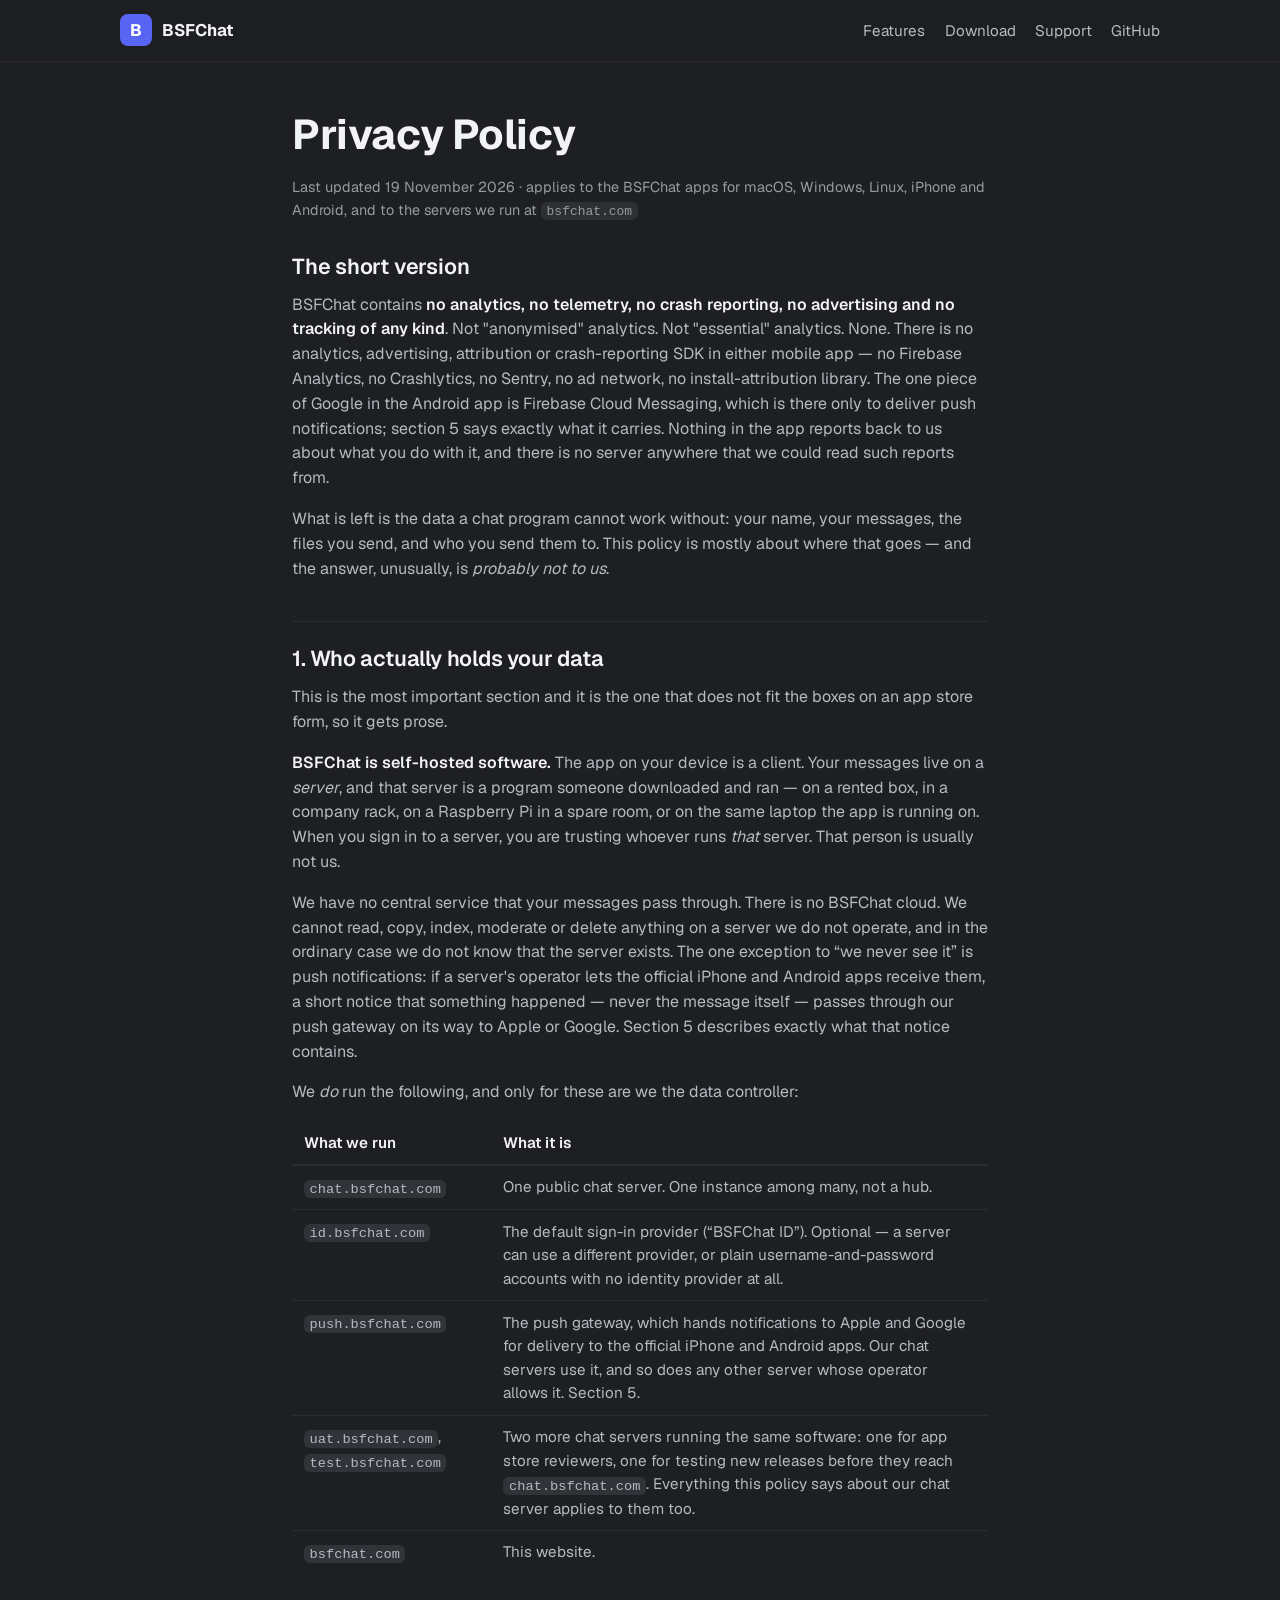
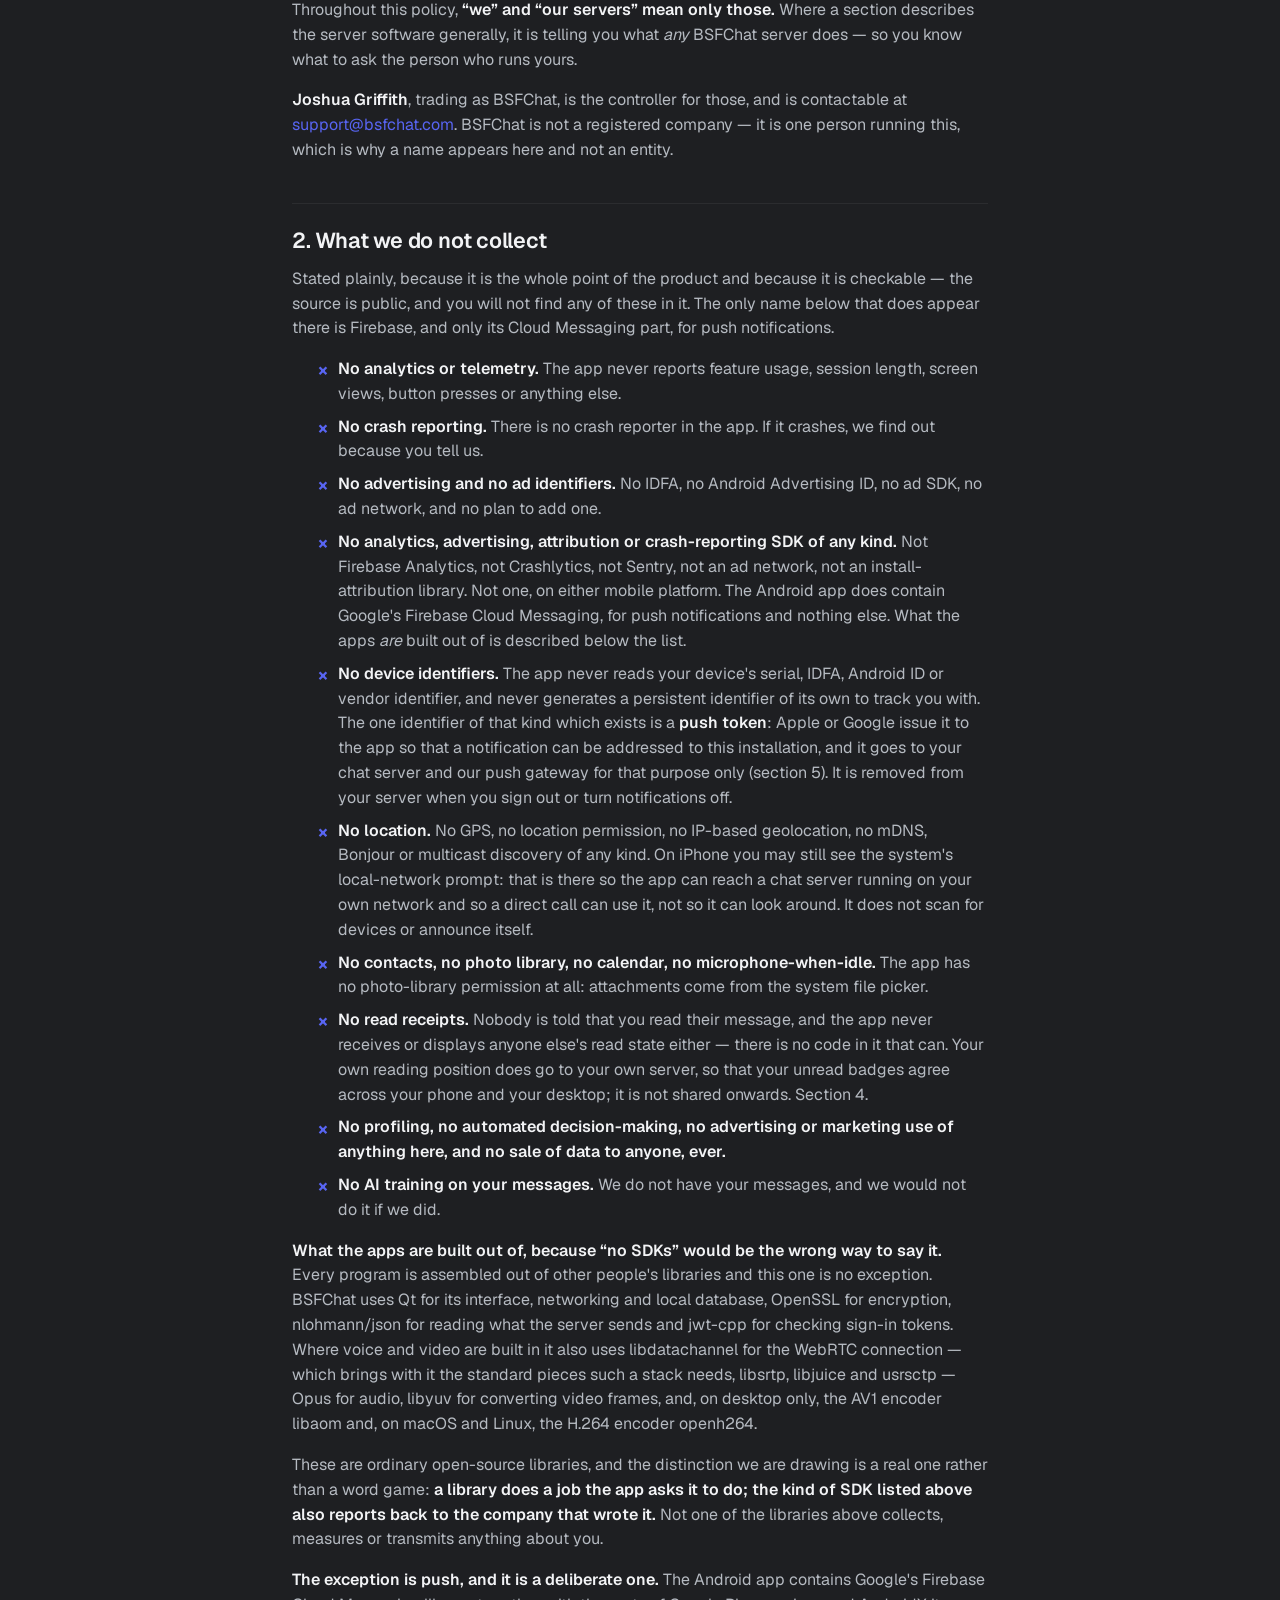
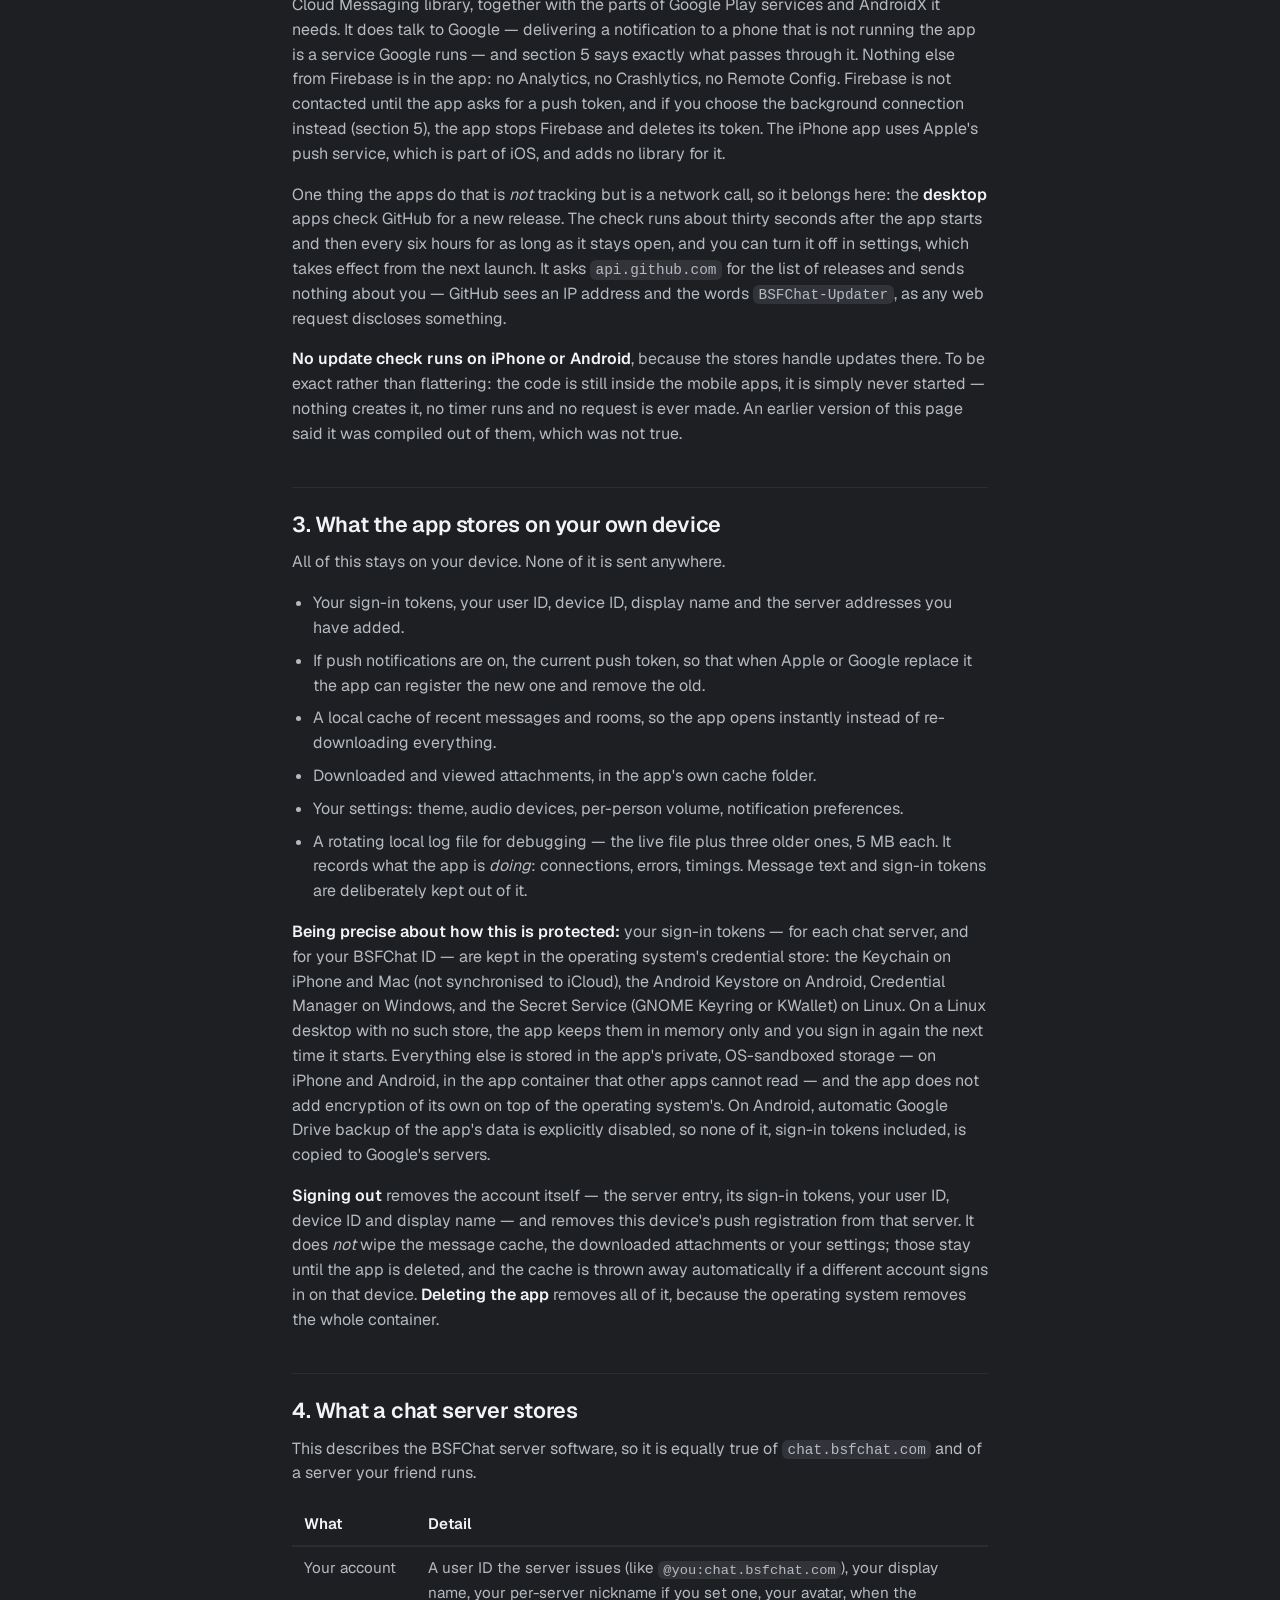
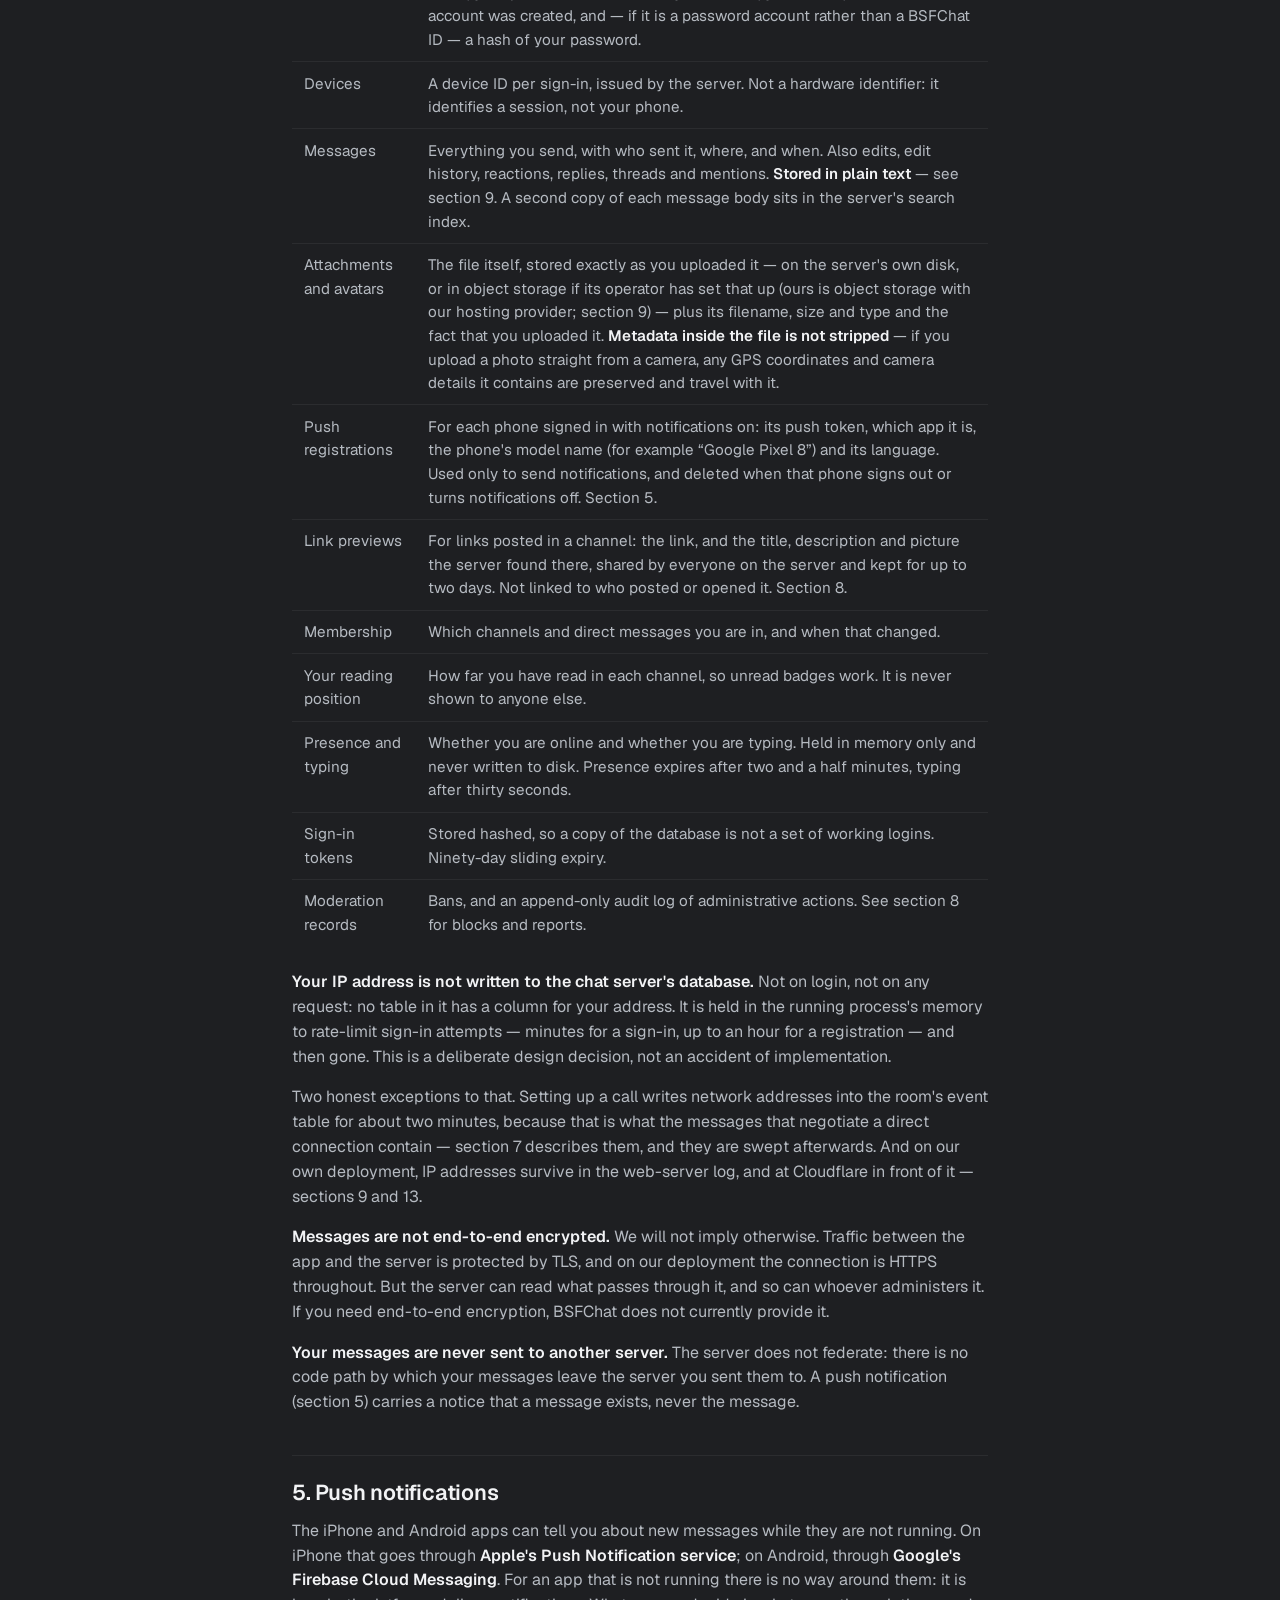
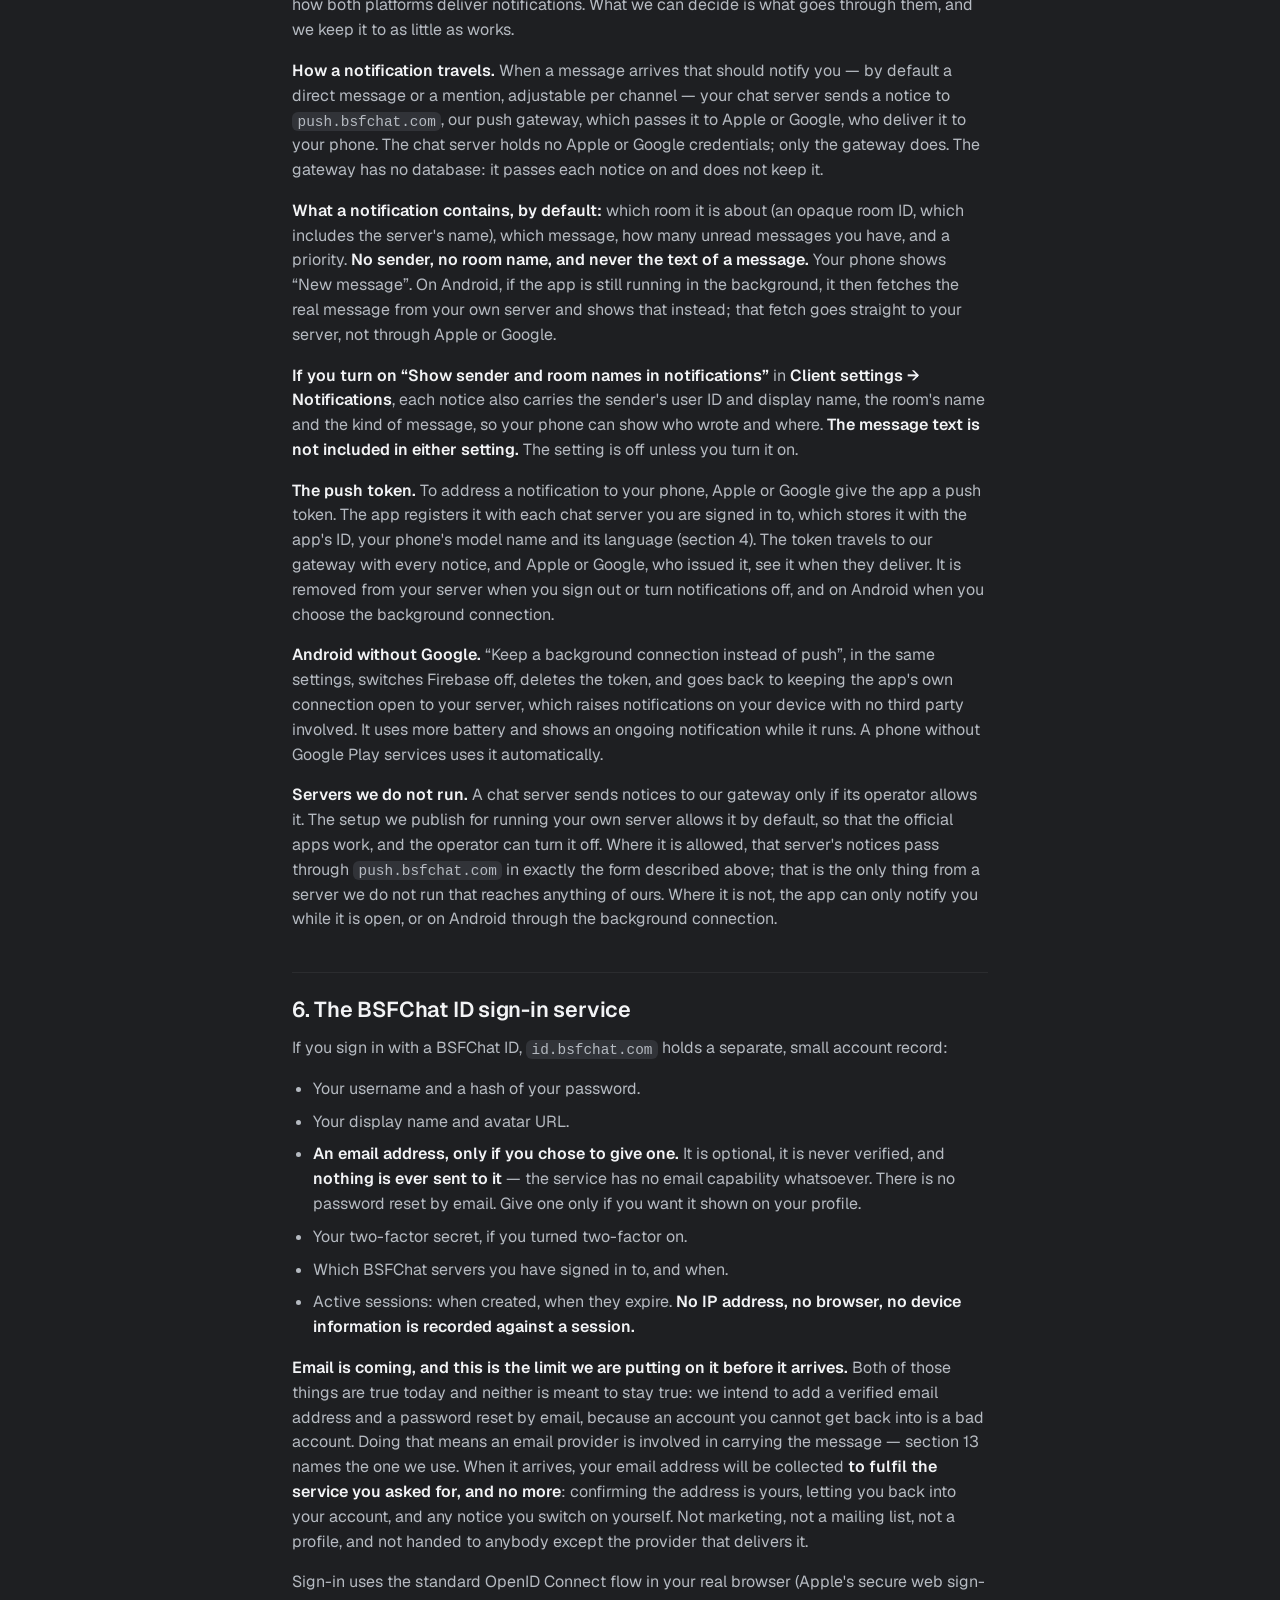
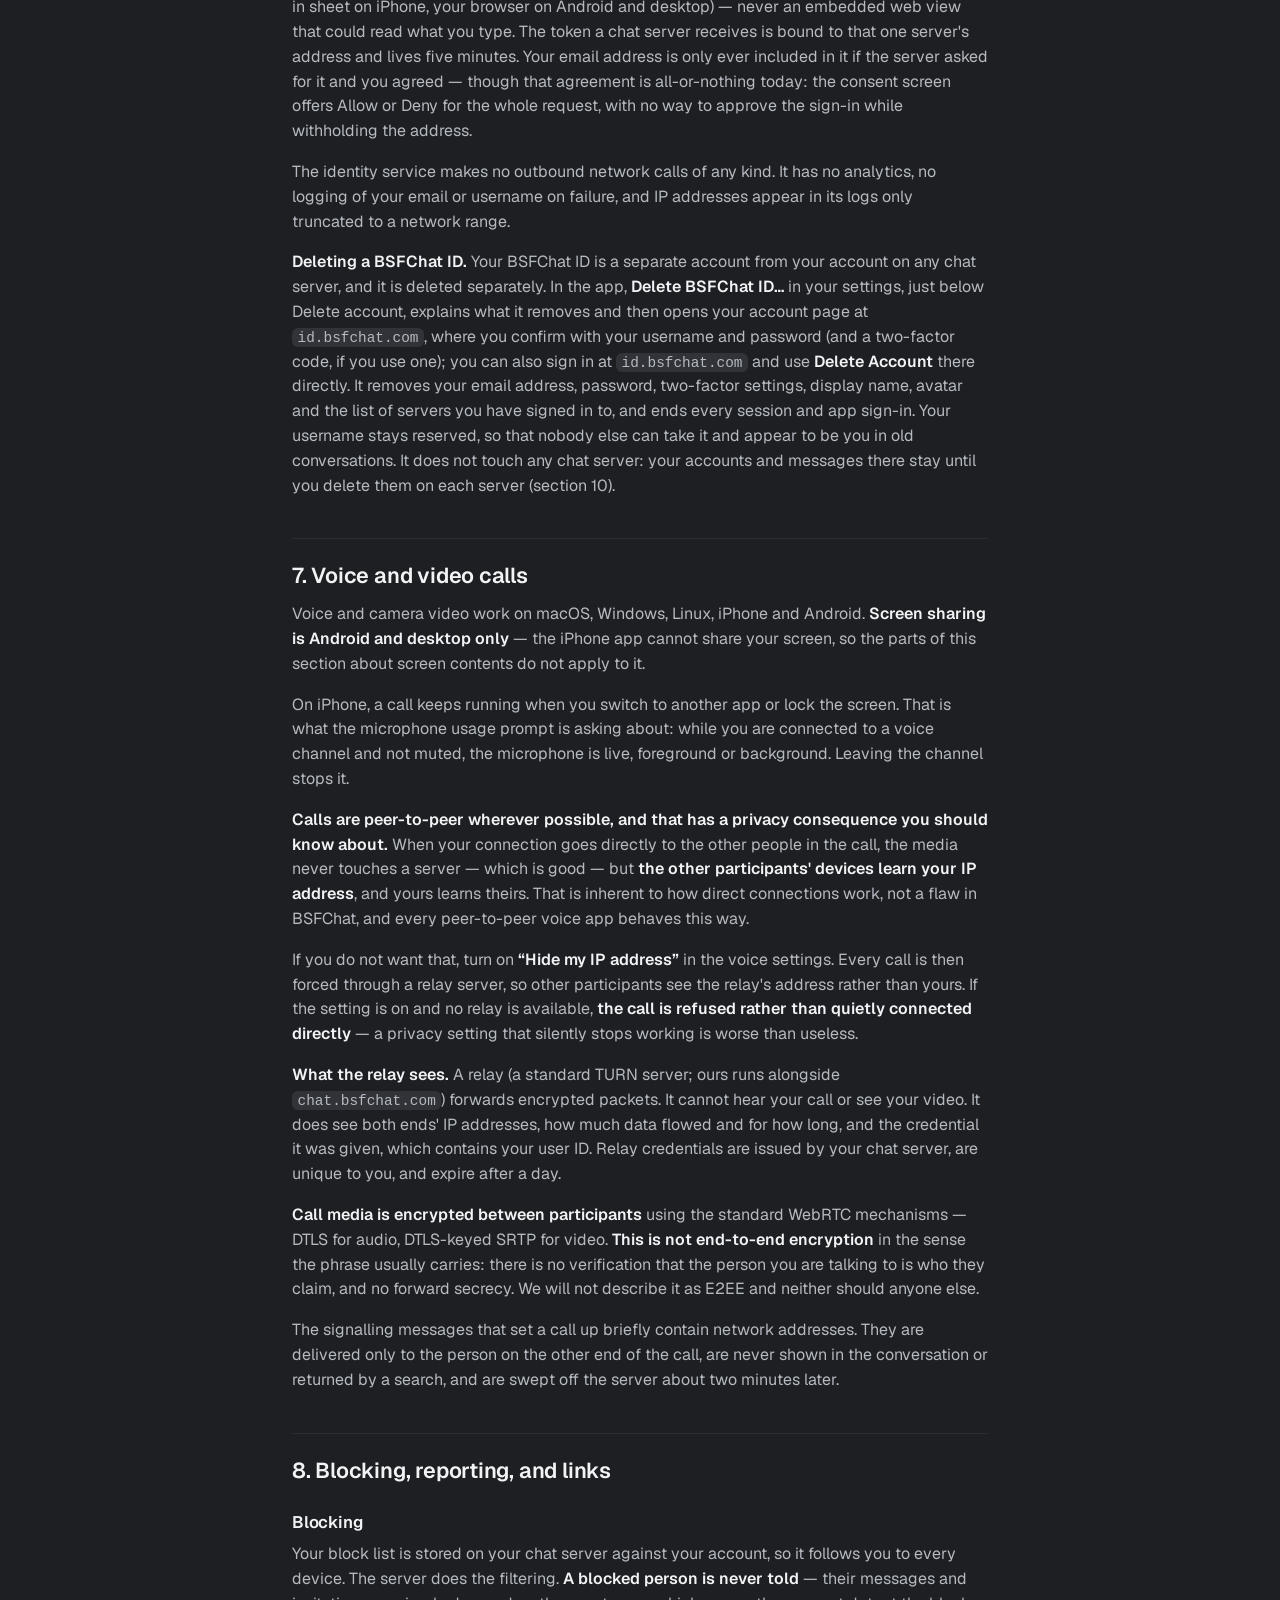
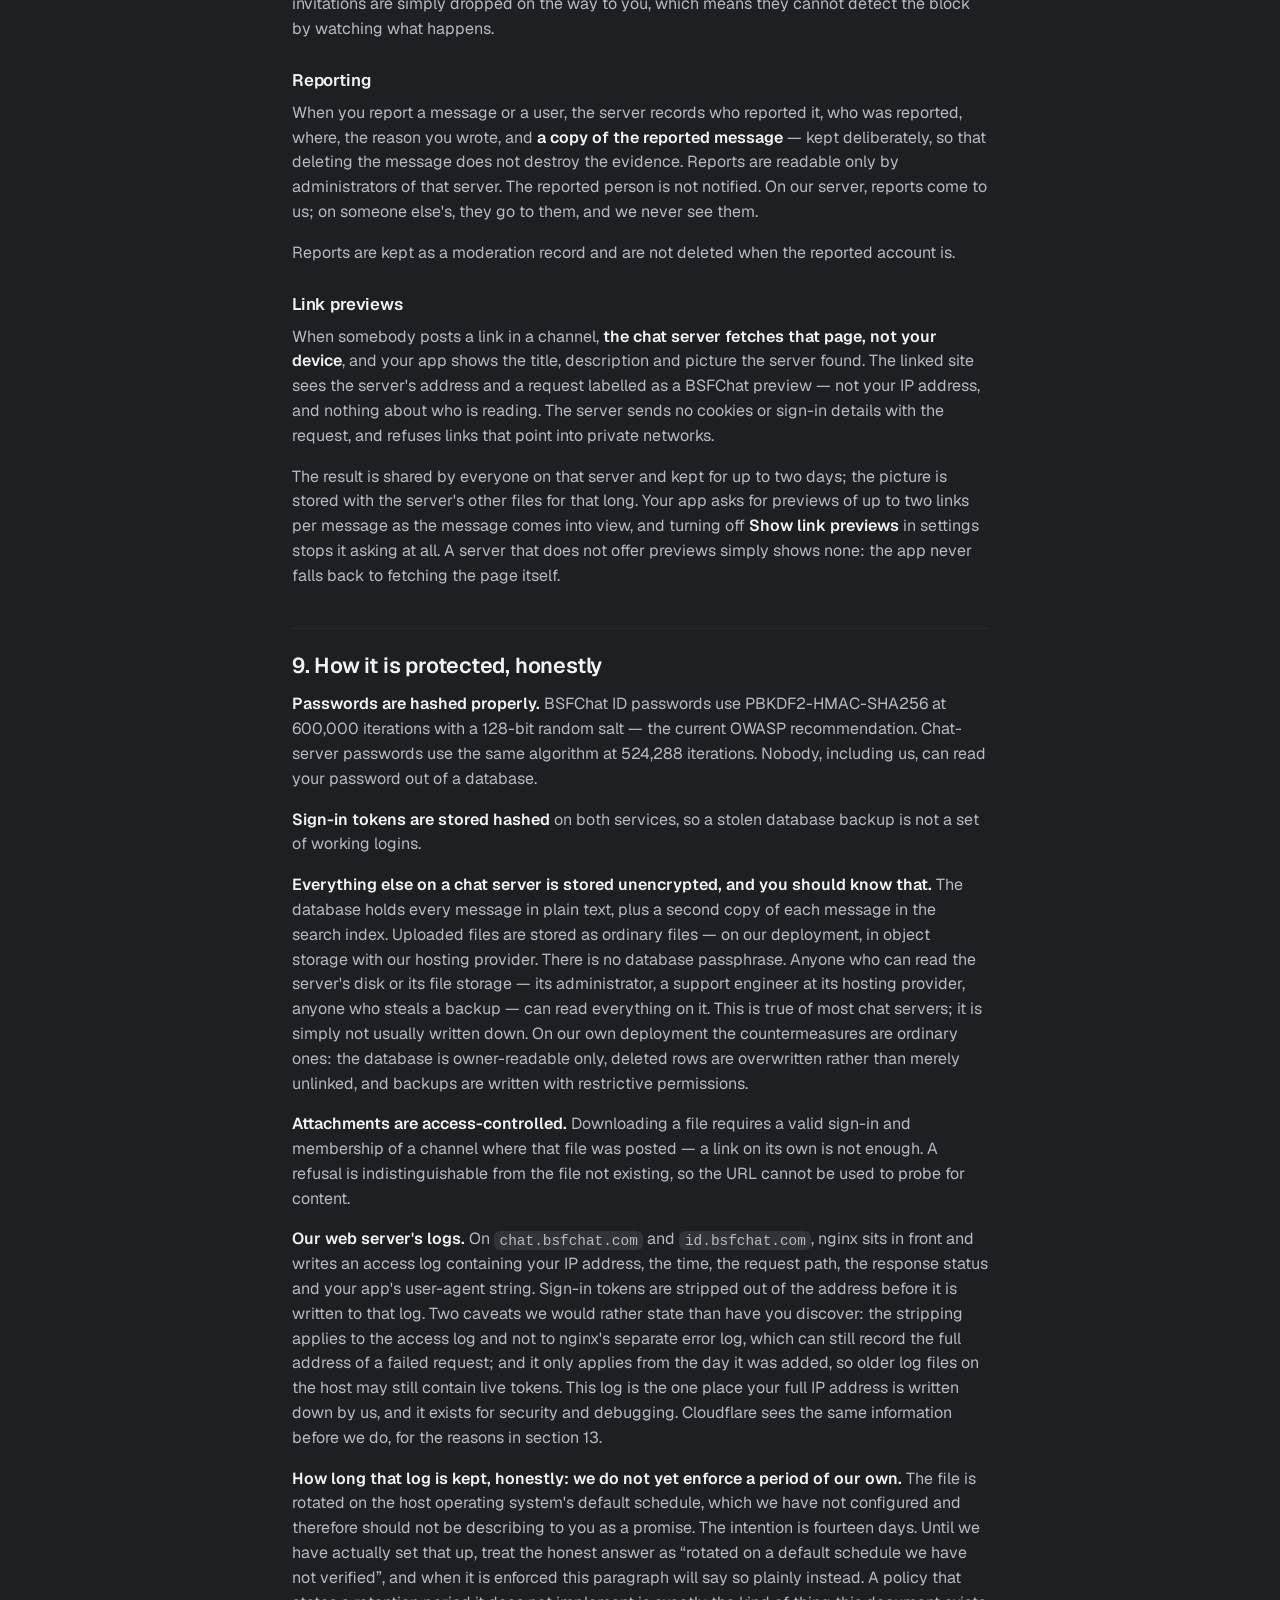
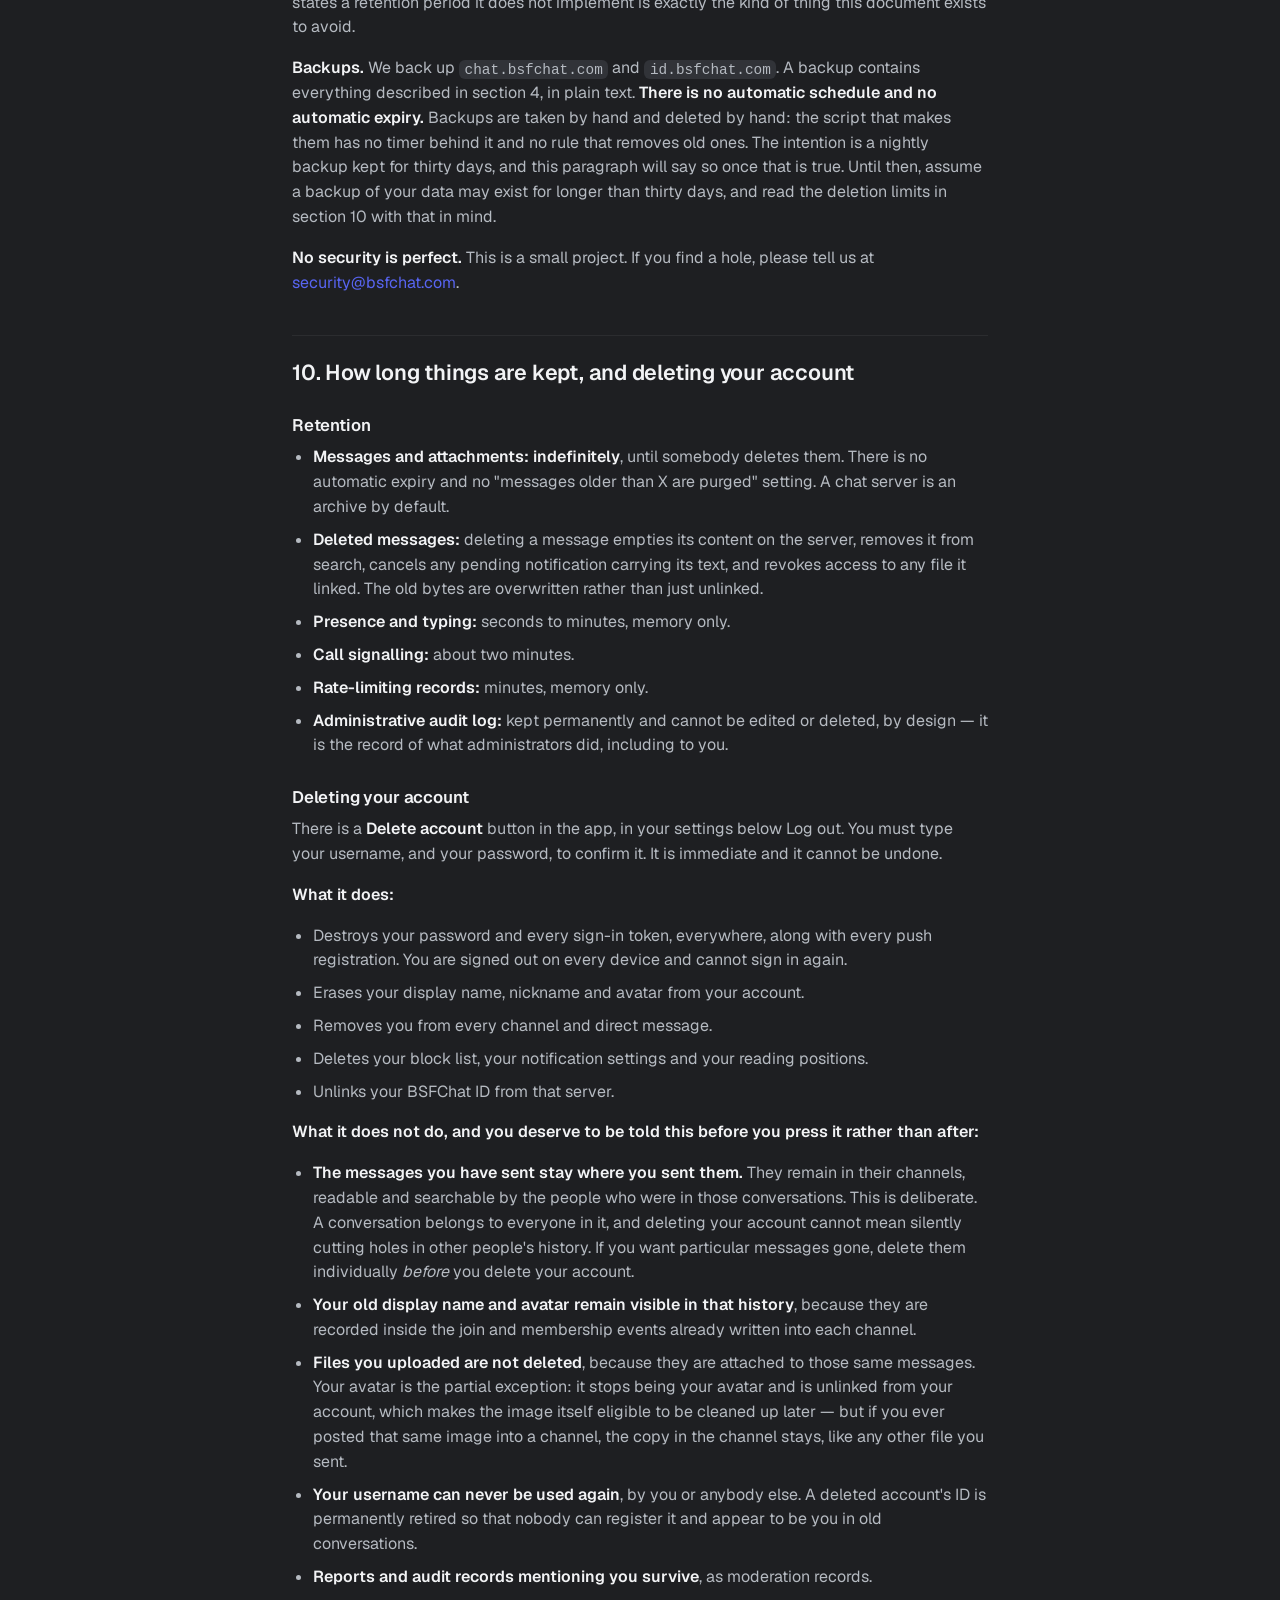
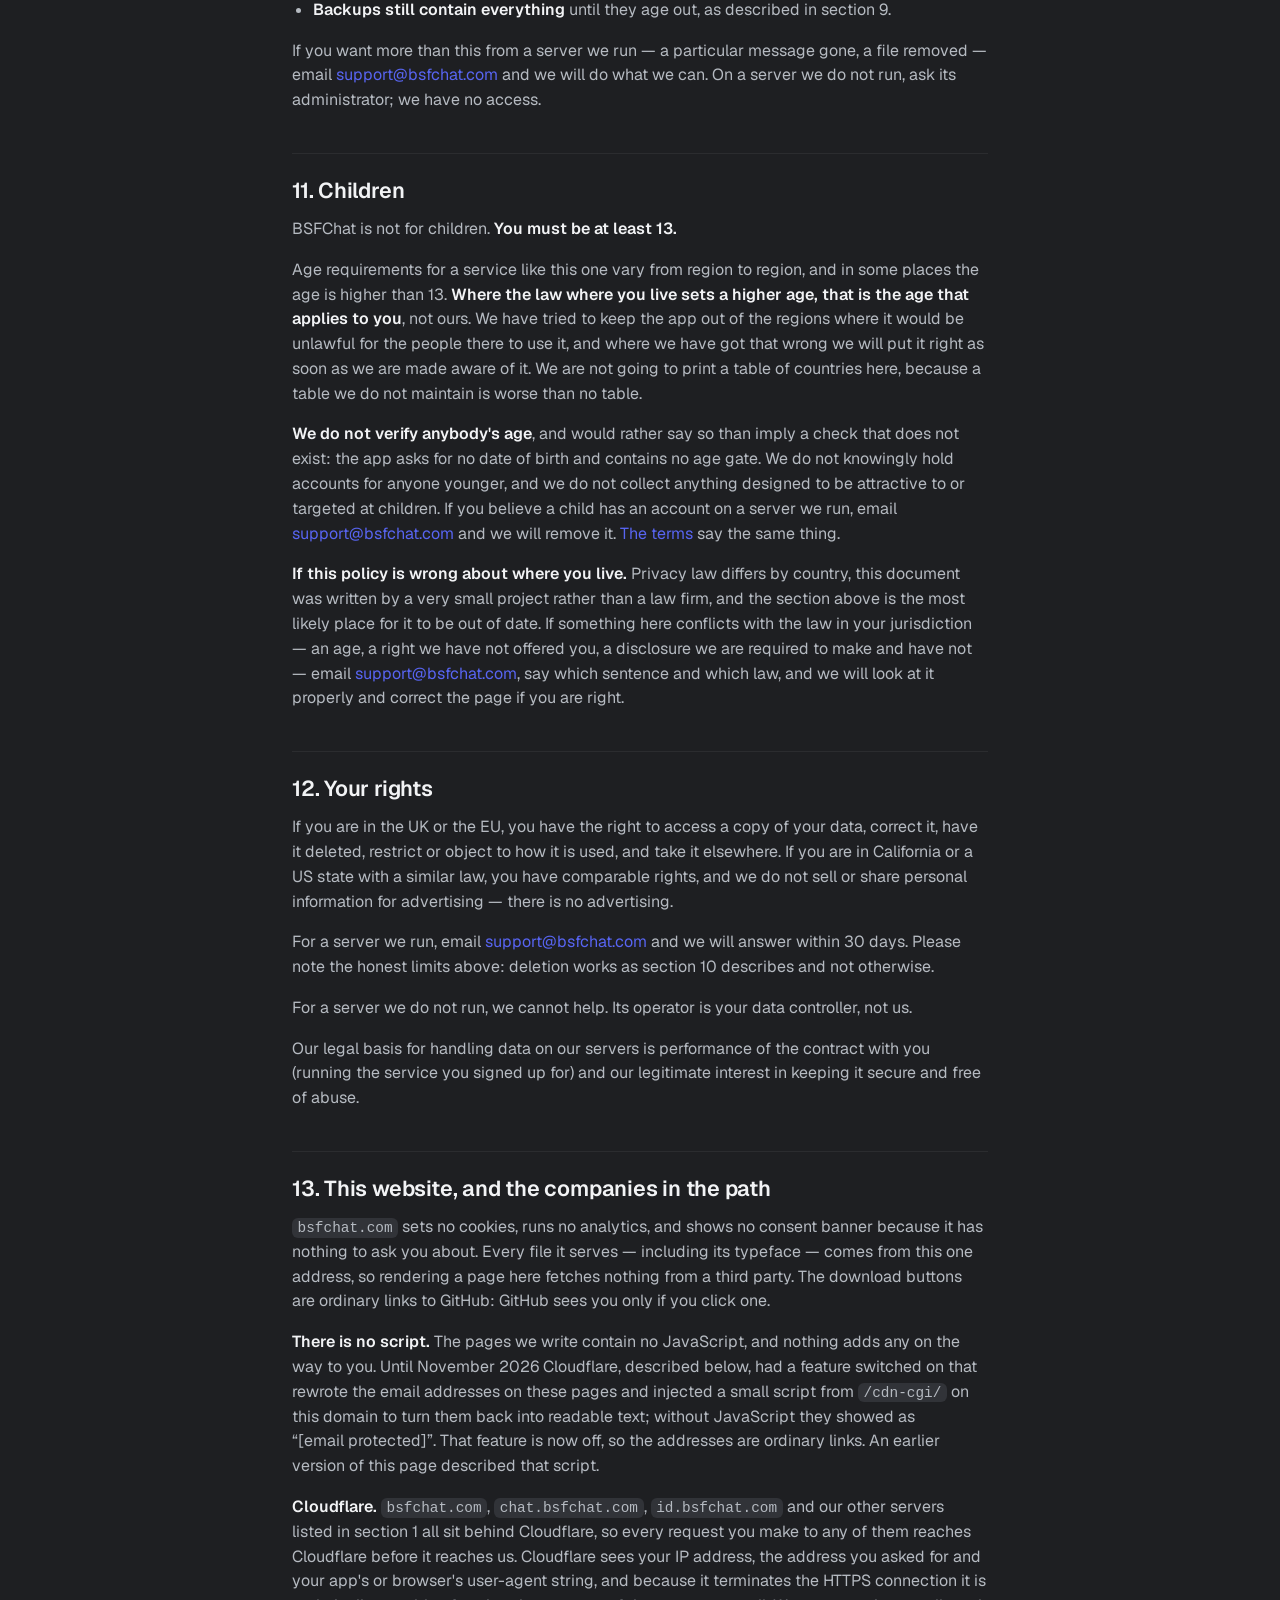
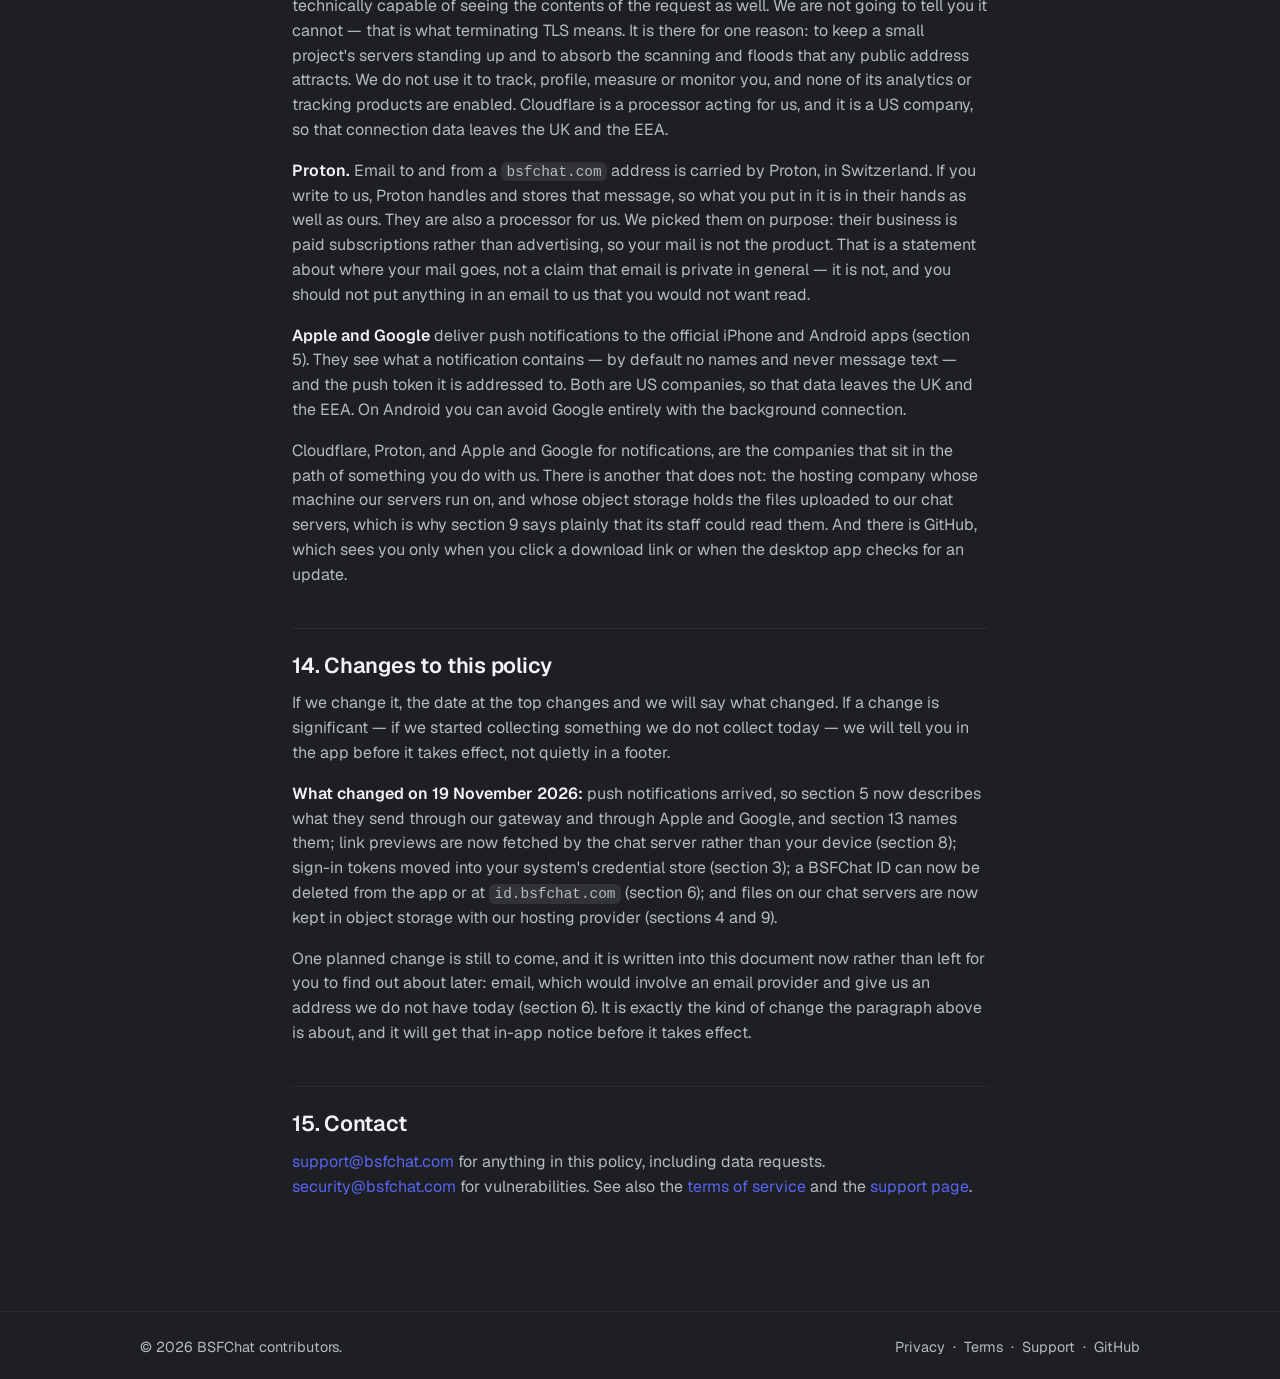
==== commit 9be80219: "site: plain mailto links; Cloudflare email obfuscation to be off With Cloudflare's Email Address Obf" ====
--- a/privacy/index.html
+++ b/privacy/index.html
@@ -861,14 +861,15 @@
             GitHub sees you only if you click one.
           </p>
           <p>
-            <strong>There is one script, and it is not ours.</strong> The pages
-            we write contain no JavaScript. Cloudflare, described below, has a
-            feature switched on that rewrites the email addresses on this page
-            so they cannot be scraped out of the source, and it injects a small
+            <strong>There is no script.</strong> The pages we write contain no
+            JavaScript, and nothing adds any on the way to you. Until November
+            2026 Cloudflare, described below, had a feature switched on that
+            rewrote the email addresses on these pages and injected a small
             script from <code>/cdn-cgi/</code> on this domain to turn them back
-            into readable text. It is served from here, it reports nothing about
-            you, and it is the only script the site delivers. An earlier version
-            of this page said there was no JavaScript at all, which was wrong.
+            into readable text; without JavaScript they showed as
+            &ldquo;[email&nbsp;protected]&rdquo;. That feature is now off, so
+            the addresses are ordinary links. An earlier version of this page
+            described that script.
           </p>
           <p>
             <strong>Cloudflare.</strong> <code>bsfchat.com</code>,
